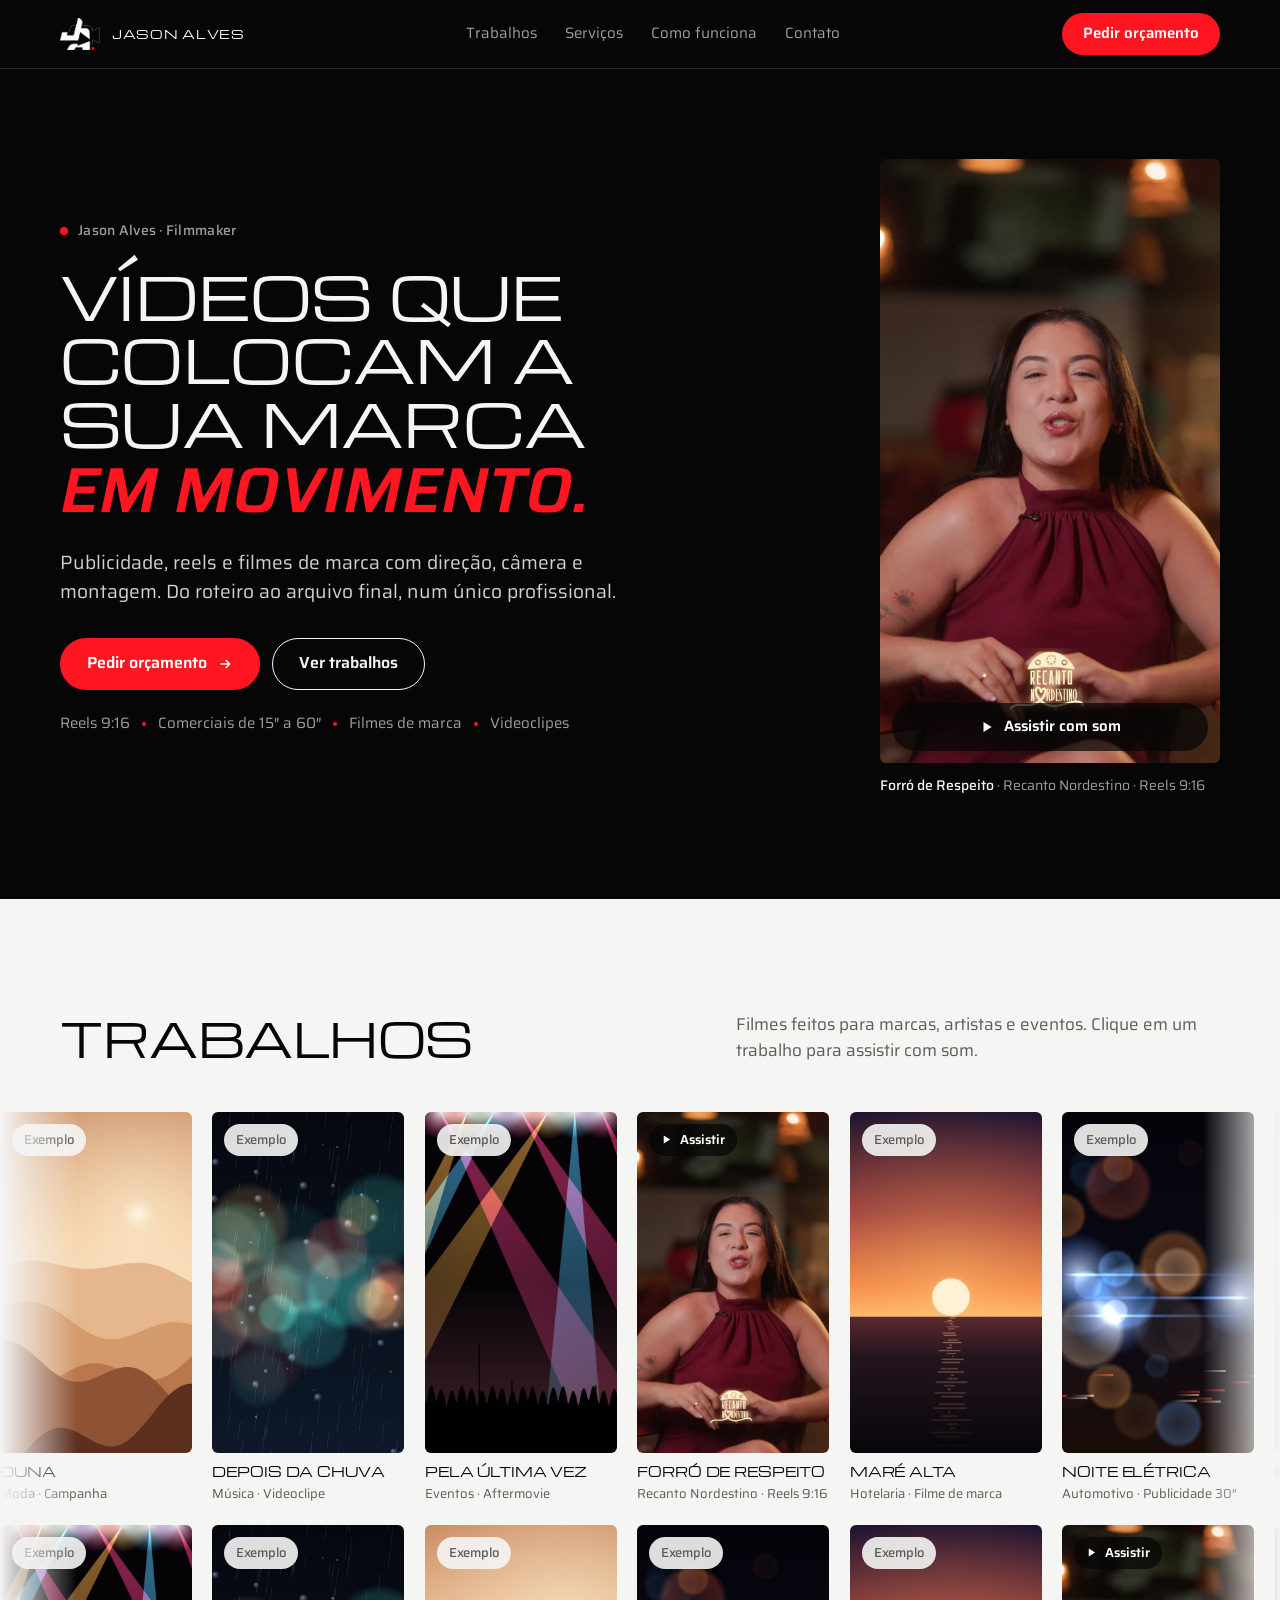
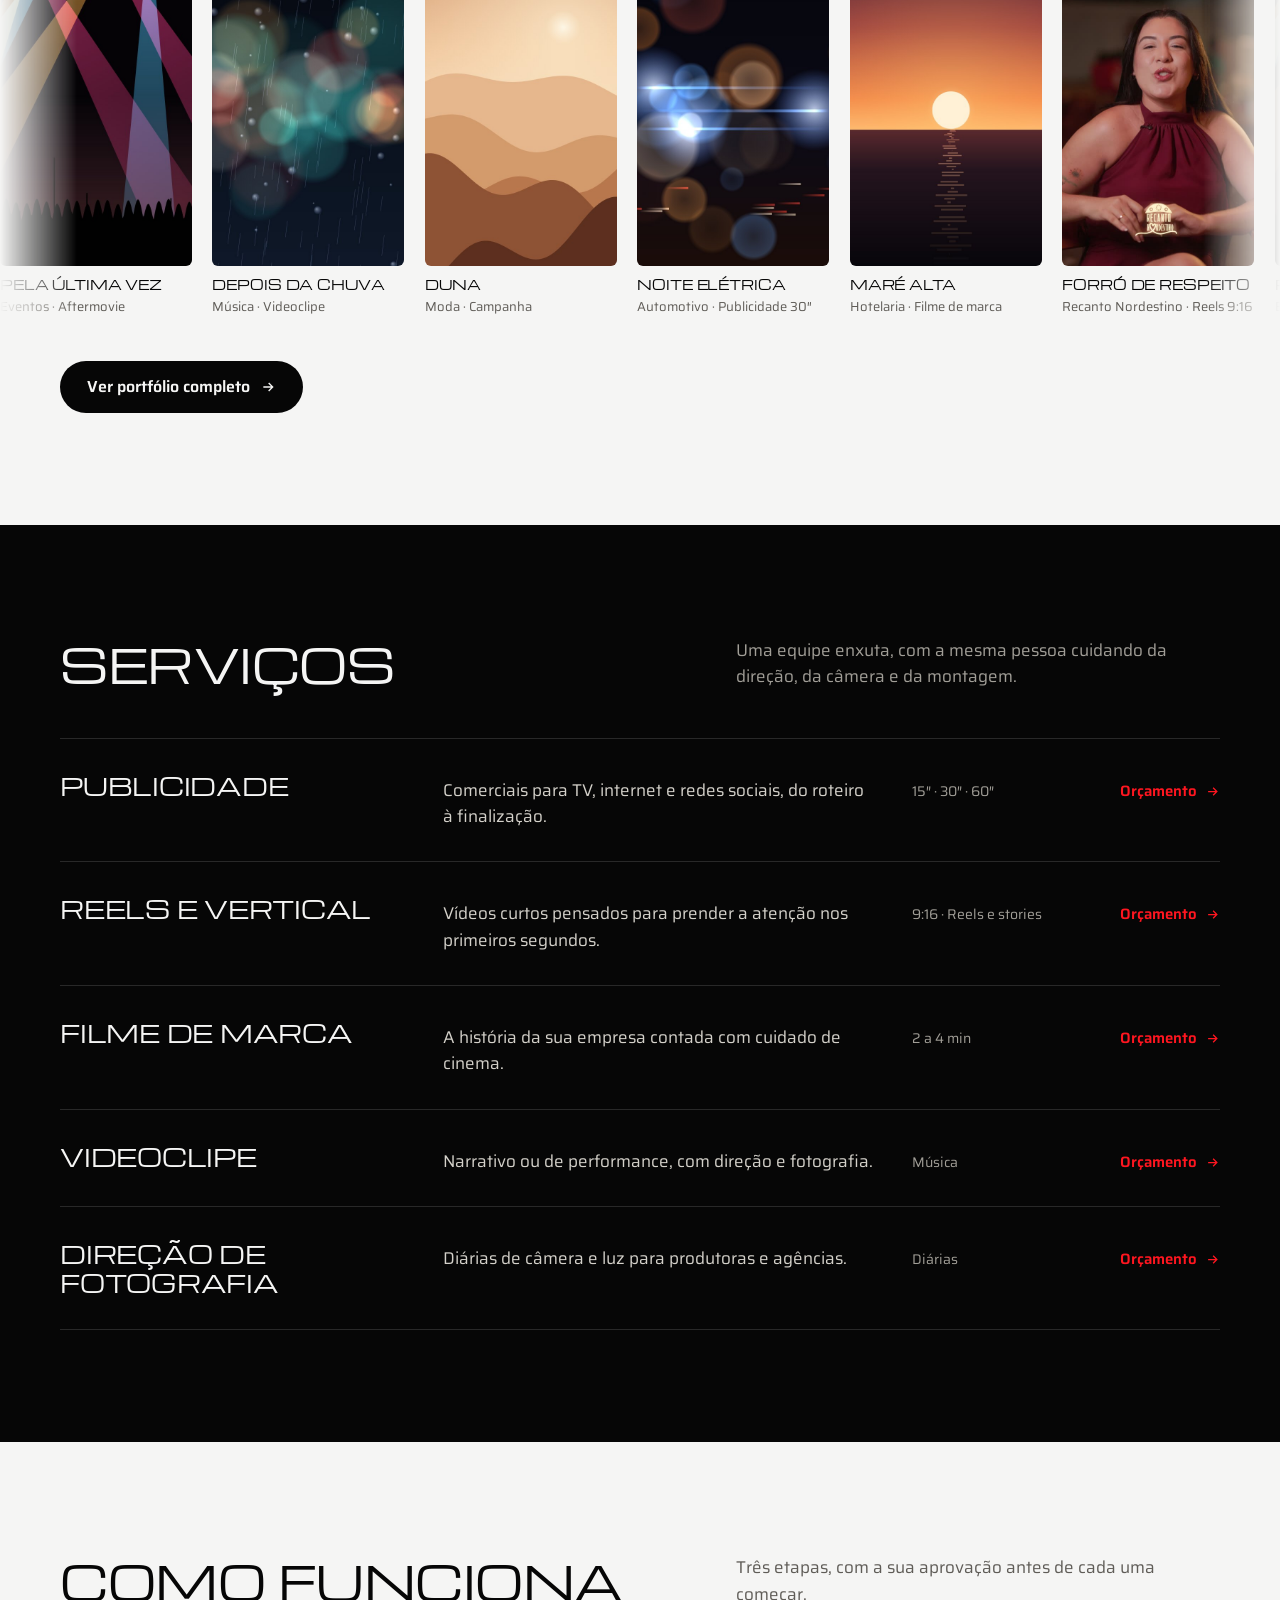
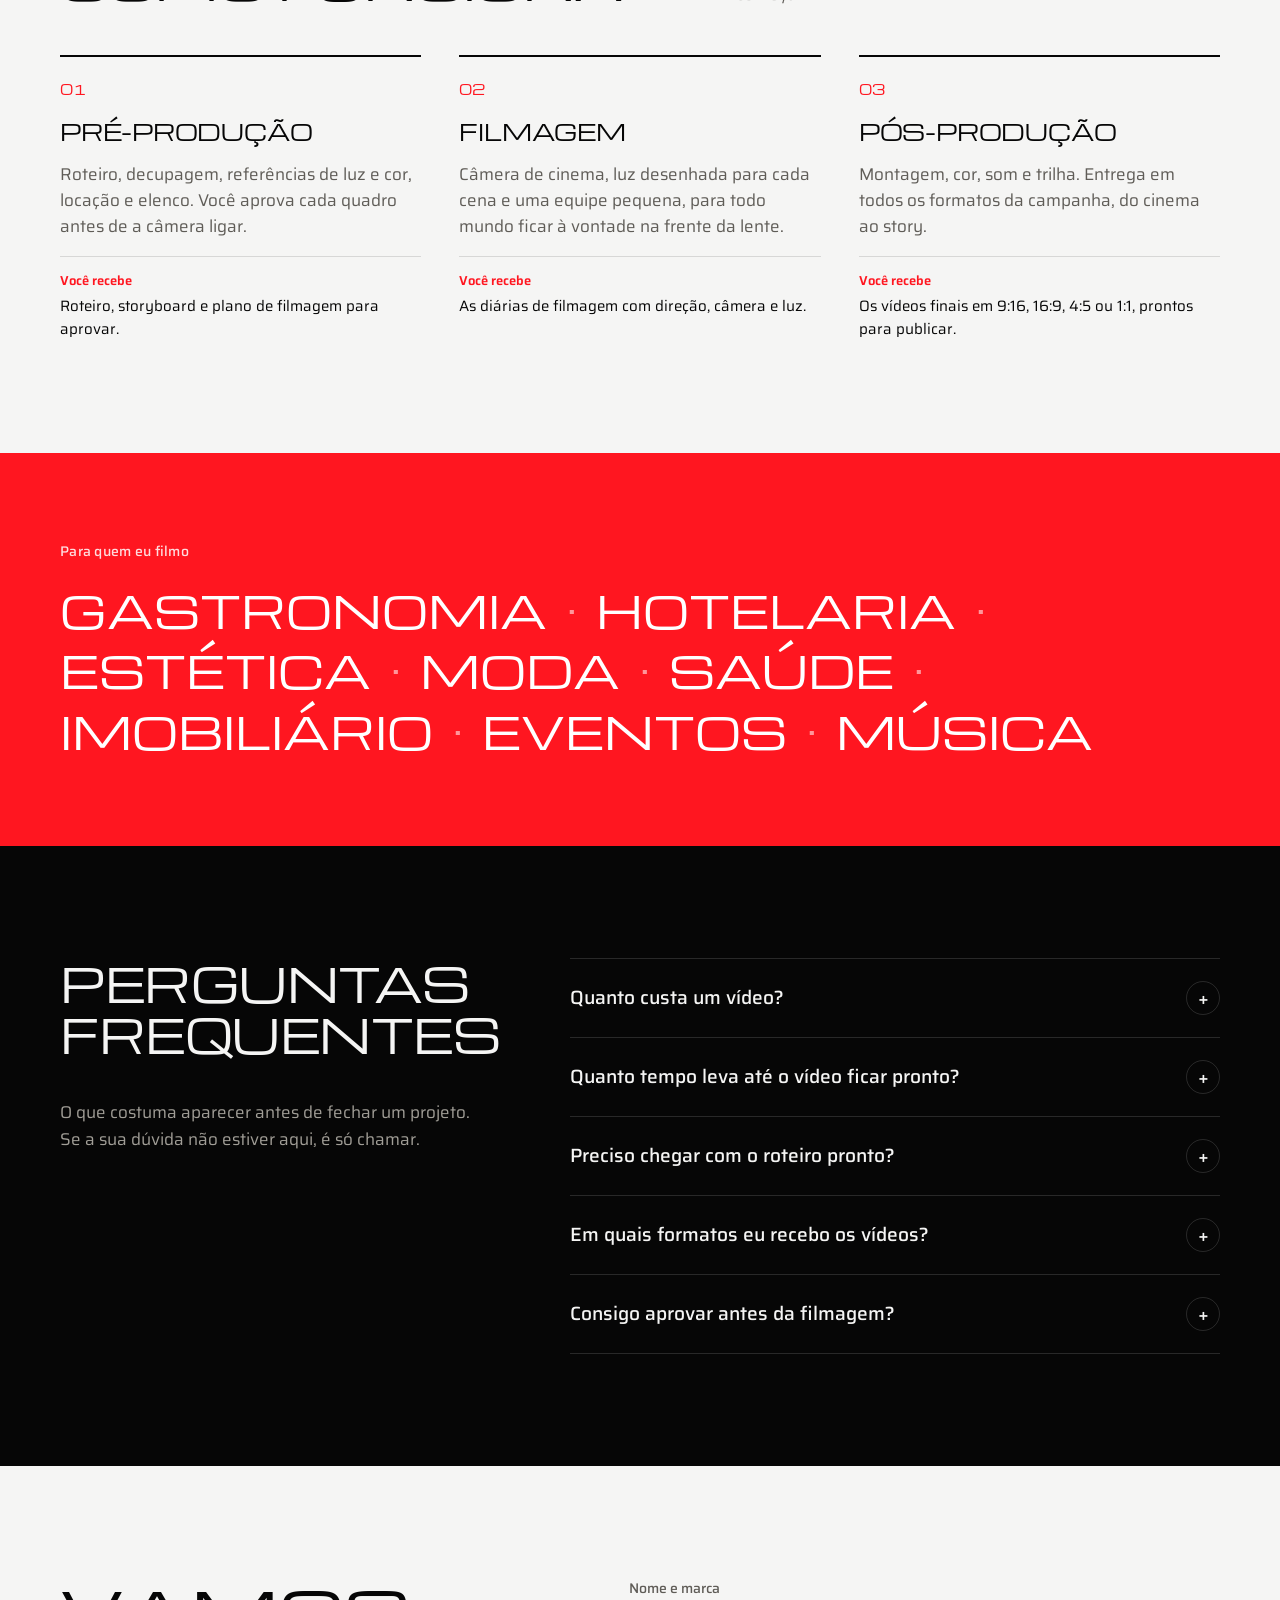
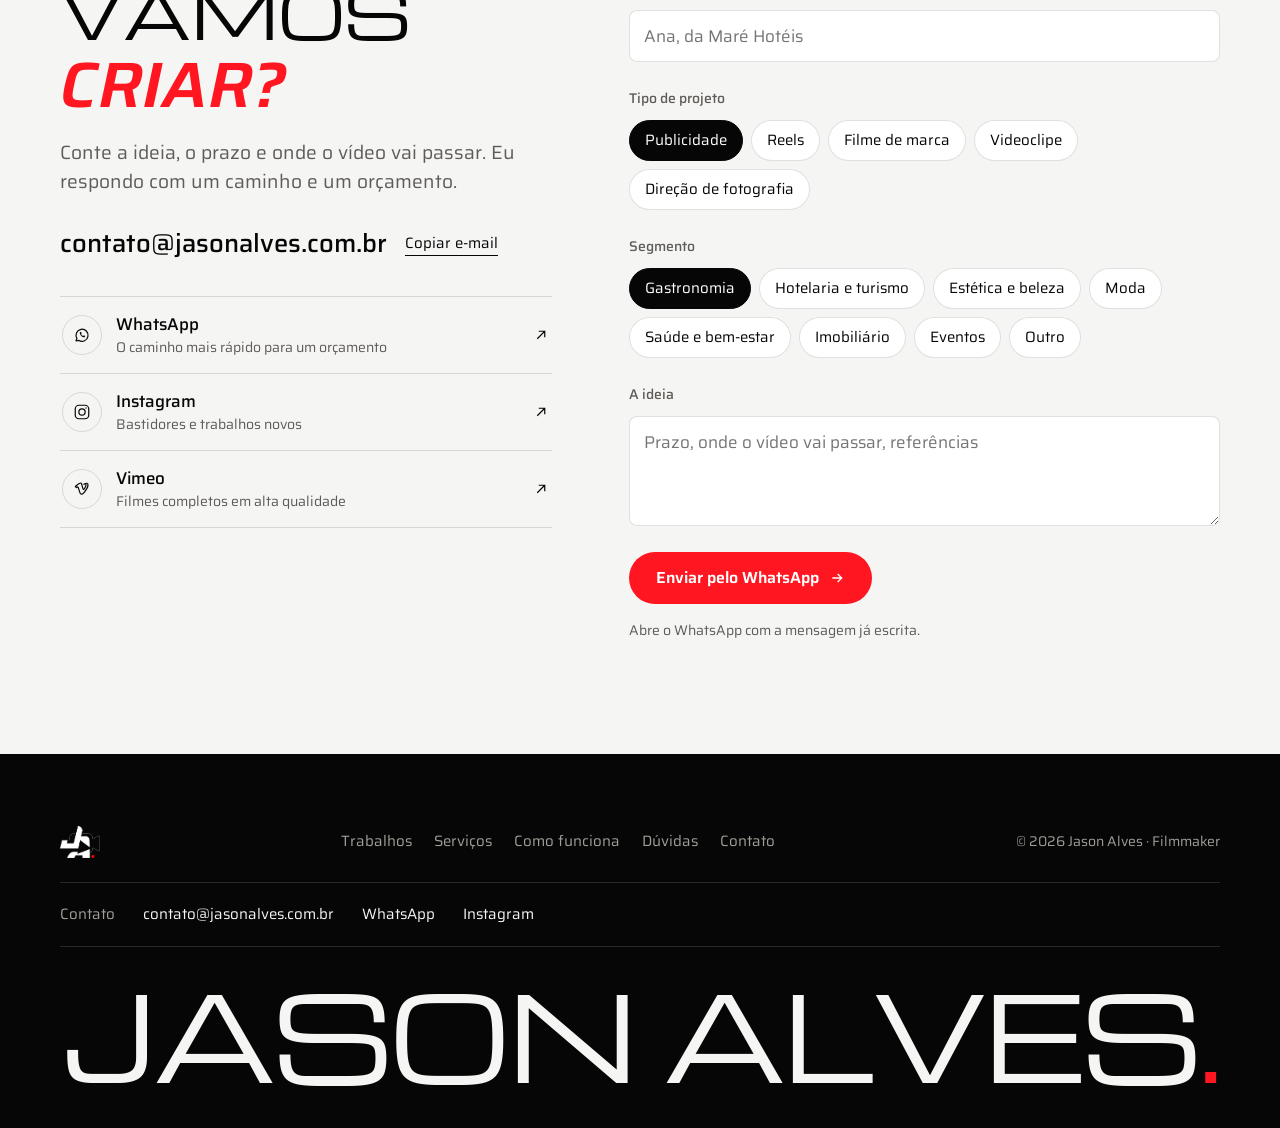
==== index.html @ 8a9954d0 "Portfólio em página própria e trabalhos rodando em duas linhas na home - Nova página /trabalhos com " ====
<!doctype html>
<html lang="pt-BR">
<head>
<meta charset="utf-8">
<meta name="viewport" content="width=device-width, initial-scale=1, viewport-fit=cover">
<title>Jason Alves · Filmmaker</title>
<meta name="description" content="Jason Alves, filmmaker. Publicidade, reels, filmes de marca e videoclipes, do roteiro ao arquivo final.">
<meta name="theme-color" content="#060606">
<link rel="icon" type="image/png" href="/media/logo-dark.png">
<meta property="og:type" content="website">
<meta property="og:title" content="Jason Alves · Filmmaker">
<meta property="og:description" content="Publicidade, reels, filmes de marca e videoclipes.">
<meta property="og:image" content="/media/recanto-poster.jpg">
<meta name="twitter:card" content="summary_large_image">
<link rel="preconnect" href="https://fonts.googleapis.com">
<link rel="preconnect" href="https://fonts.gstatic.com" crossorigin>
<link rel="stylesheet" href="https://fonts.googleapis.com/css2?family=Michroma&family=Saira:ital,wght@0,400;0,500;0,600;1,500;1,600&display=swap">
<link rel="stylesheet" href="/assets/site.css">
</head>
<body>

<header class="top">
  <div class="wrap">
    <a class="brand" href="/" aria-label="Jason Alves, início"><img src="/media/logo-light.png" alt="" width="40" height="32"><span>Jason Alves</span></a>
    <nav class="menu" aria-label="Principal">
      <a href="/trabalhos">Trabalhos</a><a href="/#servicos">Serviços</a><a href="/#processo">Como funciona</a><a href="/#contato">Contato</a>
    </nav>
    <a class="btn btn-red" href="/#contato">Pedir orçamento</a>
  </div>
</header>

<main>
<section class="hero dark" id="topo">
  <div class="wrap">
    <div>
      <span class="eyebrow"><span class="rec" aria-hidden="true"></span>Jason Alves · Filmmaker</span>
      <h1>Vídeos que colocam a sua marca <em>em movimento.</em></h1>
      <p class="lead">Publicidade, reels e filmes de marca com direção, câmera e montagem. Do roteiro ao arquivo final, num único profissional.</p>
      <div class="cta">
        <a class="btn btn-red" href="#contato">Pedir orçamento
          <svg viewBox="0 0 24 24" fill="none" stroke="currentColor" stroke-width="2" aria-hidden="true"><path d="M5 12h14M13 6l6 6-6 6"/></svg></a>
        <a class="btn btn-ghost" href="#trabalhos">Ver trabalhos</a>
      </div>
      <p class="formats"><span>Reels 9:16</span><span>Comerciais de 15″ a 60″</span><span>Filmes de marca</span><span>Videoclipes</span></p>
    </div>
    <figure class="reel">
      <div class="reel-frame">
        <video id="heroVideo" src="/media/recanto-loop.mp4" poster="/media/recanto-poster.jpg" muted loop playsinline autoplay preload="auto" aria-label="Trecho do filme Forró de Respeito"></video>
        <button class="reel-play" type="button" data-play="/media/recanto.mp4" data-title="Forró de Respeito · Recanto Nordestino">
          <svg viewBox="0 0 24 24" fill="currentColor" aria-hidden="true"><path d="M6 3.5v17l14-8.5z"/></svg>Assistir com som</button>
      </div>
      <figcaption><b>Forró de Respeito</b> · Recanto Nordestino · Reels 9:16</figcaption>
    </figure>
  </div>
</section>

<section class="reels-home" id="trabalhos">
  <div class="wrap">
    <div class="sec-head">
      <h2>Trabalhos</h2>
      <p>Filmes feitos para marcas, artistas e eventos. Clique em um trabalho para assistir com som.</p>
    </div>
  </div>
  <div class="reel-rows">
    <div class="reel-row" data-reel-row><div class="reel-track"></div></div>
    <div class="reel-row" data-reel-row><div class="reel-track"></div></div>
  </div>
  <div class="wrap reels-more">
    <a class="btn btn-dark" href="/trabalhos">Ver portfólio completo
      <svg viewBox="0 0 24 24" fill="none" stroke="currentColor" stroke-width="2" aria-hidden="true"><path d="M5 12h14M13 6l6 6-6 6"/></svg></a>
  </div>
</section>

<section class="dark" id="servicos">
  <div class="wrap">
    <div class="sec-head">
      <h2>Serviços</h2>
      <p>Uma equipe enxuta, com a mesma pessoa cuidando da direção, da câmera e da montagem.</p>
    </div>
    <ul class="svc">
      <li><h3>Publicidade</h3><p>Comerciais para TV, internet e redes sociais, do roteiro à finalização.</p><span>15″ · 30″ · 60″</span><a class="ask" href="#contato" data-tipo="Publicidade">Orçamento<svg viewBox="0 0 24 24" fill="none" stroke="currentColor" stroke-width="2" aria-hidden="true"><path d="M5 12h14M13 6l6 6-6 6"/></svg></a></li>
      <li><h3>Reels e vertical</h3><p>Vídeos curtos pensados para prender a atenção nos primeiros segundos.</p><span>9:16 · Reels e stories</span><a class="ask" href="#contato" data-tipo="Reels">Orçamento<svg viewBox="0 0 24 24" fill="none" stroke="currentColor" stroke-width="2" aria-hidden="true"><path d="M5 12h14M13 6l6 6-6 6"/></svg></a></li>
      <li><h3>Filme de marca</h3><p>A história da sua empresa contada com cuidado de cinema.</p><span>2 a 4 min</span><a class="ask" href="#contato" data-tipo="Filme de marca">Orçamento<svg viewBox="0 0 24 24" fill="none" stroke="currentColor" stroke-width="2" aria-hidden="true"><path d="M5 12h14M13 6l6 6-6 6"/></svg></a></li>
      <li><h3>Videoclipe</h3><p>Narrativo ou de performance, com direção e fotografia.</p><span>Música</span><a class="ask" href="#contato" data-tipo="Videoclipe">Orçamento<svg viewBox="0 0 24 24" fill="none" stroke="currentColor" stroke-width="2" aria-hidden="true"><path d="M5 12h14M13 6l6 6-6 6"/></svg></a></li>
      <li><h3>Direção de fotografia</h3><p>Diárias de câmera e luz para produtoras e agências.</p><span>Diárias</span><a class="ask" href="#contato" data-tipo="Direção de fotografia">Orçamento<svg viewBox="0 0 24 24" fill="none" stroke="currentColor" stroke-width="2" aria-hidden="true"><path d="M5 12h14M13 6l6 6-6 6"/></svg></a></li>
    </ul>
  </div>
</section>

<section id="processo">
  <div class="wrap">
    <div class="sec-head">
      <h2>Como funciona</h2>
      <p>Três etapas, com a sua aprovação antes de cada uma começar.</p>
    </div>
    <ol class="steps">
      <li><span class="n">01</span><h3>Pré-produção</h3><p>Roteiro, decupagem, referências de luz e cor, locação e elenco. Você aprova cada quadro antes de a câmera ligar.</p><p class="get"><b>Você recebe</b>Roteiro, storyboard e plano de filmagem para aprovar.</p></li>
      <li><span class="n">02</span><h3>Filmagem</h3><p>Câmera de cinema, luz desenhada para cada cena e uma equipe pequena, para todo mundo ficar à vontade na frente da lente.</p><p class="get"><b>Você recebe</b>As diárias de filmagem com direção, câmera e luz.</p></li>
      <li><span class="n">03</span><h3>Pós-produção</h3><p>Montagem, cor, som e trilha. Entrega em todos os formatos da campanha, do cinema ao story.</p><p class="get"><b>Você recebe</b>Os vídeos finais em 9:16, 16:9, 4:5 ou 1:1, prontos para publicar.</p></li>
    </ol>
  </div>
</section>

<div class="band" role="region" aria-label="Segmentos">
  <div class="wrap">
    <span class="eyebrow">Para quem eu filmo</span>
    <ul><li>Gastronomia</li><li>Hotelaria</li><li>Estética</li><li>Moda</li><li>Saúde</li><li>Imobiliário</li><li>Eventos</li><li>Música</li></ul>
  </div>
</div>

<section class="faq dark" id="duvidas">
  <div class="wrap">
    <div class="sec-head">
      <h2>Perguntas frequentes</h2>
      <p>O que costuma aparecer antes de fechar um projeto. Se a sua dúvida não estiver aqui, é só chamar.</p>
    </div>
    <div class="qa">
      <details><summary>Quanto custa um vídeo?</summary><p>Depende do formato, da duração, do número de diárias e do tamanho da equipe. Me conte a ideia pelo formulário e eu envio um orçamento detalhado.</p></details>
      <details><summary>Quanto tempo leva até o vídeo ficar pronto?</summary><p>Varia com o projeto: um reel é bem mais rápido que um filme de marca, que passa por pré-produção, filmagem e pós. O prazo combinado entra no orçamento.</p></details>
      <details><summary>Preciso chegar com o roteiro pronto?</summary><p>Não. Roteiro e decupagem fazem parte da pré-produção. Se você já tiver uma ideia ou referências, ajuda bastante.</p></details>
      <details><summary>Em quais formatos eu recebo os vídeos?</summary><p>Nos formatos que a campanha pedir: 9:16 para reels e stories, 16:9 para YouTube e TV, 4:5 e 1:1 para o feed.</p></details>
      <details><summary>Consigo aprovar antes da filmagem?</summary><p>Sim. Roteiro, referências e plano de filmagem passam pela sua aprovação antes de a câmera ligar.</p></details>
    </div>
  </div>
</section>

<section class="contact" id="contato">
  <div class="wrap">
    <div>
      <h2>Vamos <em>criar?</em></h2>
      <p class="lead">Conte a ideia, o prazo e onde o vídeo vai passar. Eu respondo com um caminho e um orçamento.</p>
      <div class="mail-row">
        <span class="mail" id="mail">contato@jasonalves.com.br</span>
        <button class="copy" id="copyMail" type="button">Copiar e-mail</button>
      </div>
      <ul class="socials">
        <li><a href="https://wa.me/5511999999999" target="_blank" rel="noopener" data-wa="Olá, Jason! Vim pelo site e quero um orçamento.">
          <span class="ic"><svg viewBox="0 0 24 24" fill="none" stroke="currentColor" stroke-width="1.6" stroke-linejoin="round" aria-hidden="true"><path d="M4 20l1.2-3.6A8 8 0 1 1 8 19.2L4 20Z"/><path d="M9 8.6c0 3.3 3 6.4 6.4 6.4l1-1.6-2-1-.9.9c-1-.4-2.4-1.8-2.8-2.8l.9-.9-1-2-1.6 1Z" fill="currentColor" stroke="none"/></svg></span>
          <span><b>WhatsApp</b><small>O caminho mais rápido para um orçamento</small></span>
          <svg class="arr" viewBox="0 0 24 24" fill="none" stroke="currentColor" stroke-width="1.6" aria-hidden="true"><path d="M7 17 17 7M9 7h8v8"/></svg></a></li>
        <li><a href="https://instagram.com/" target="_blank" rel="noopener">
          <span class="ic"><svg viewBox="0 0 24 24" fill="none" stroke="currentColor" stroke-width="1.6" aria-hidden="true"><rect x="3" y="3" width="18" height="18" rx="5"/><circle cx="12" cy="12" r="4.2"/><circle cx="17.4" cy="6.6" r=".9" fill="currentColor" stroke="none"/></svg></span>
          <span><b>Instagram</b><small>Bastidores e trabalhos novos</small></span>
          <svg class="arr" viewBox="0 0 24 24" fill="none" stroke="currentColor" stroke-width="1.6" aria-hidden="true"><path d="M7 17 17 7M9 7h8v8"/></svg></a></li>
        <li><a href="https://vimeo.com/" target="_blank" rel="noopener">
          <span class="ic"><svg viewBox="0 0 24 24" fill="none" stroke="currentColor" stroke-width="1.6" stroke-linejoin="round" aria-hidden="true"><path d="M3 8.5 4.4 10c1-.8 1.8-1.2 2.3-.6.8 1 1.7 6.9 3.2 8.7 1.4 1.6 3.4.6 5.6-2.3 2.7-3.5 4.3-6.6 4.5-8.7.3-3.2-2.4-3.6-5.4-1.4 1.6-.9 3.2-.7 2.7 1.5-.5 2.1-2.6 5.6-3.5 5.6-.8 0-1.6-6.2-2.6-8.3C10 2.8 6.3 6 3 8.5Z"/></svg></span>
          <span><b>Vimeo</b><small>Filmes completos em alta qualidade</small></span>
          <svg class="arr" viewBox="0 0 24 24" fill="none" stroke="currentColor" stroke-width="1.6" aria-hidden="true"><path d="M7 17 17 7M9 7h8v8"/></svg></a></li>
      </ul>
    </div>
    <form class="brief" id="brief" novalidate>
      <div class="field"><label for="f-name">Nome e marca</label><input id="f-name" name="nome" autocomplete="name" placeholder="Ana, da Maré Hotéis"></div>
      <fieldset class="field"><legend>Tipo de projeto</legend>
        <div class="chips">
          <input type="radio" name="tipo" id="t1" value="Publicidade" checked><label for="t1">Publicidade</label>
          <input type="radio" name="tipo" id="t2" value="Reels"><label for="t2">Reels</label>
          <input type="radio" name="tipo" id="t3" value="Filme de marca"><label for="t3">Filme de marca</label>
          <input type="radio" name="tipo" id="t4" value="Videoclipe"><label for="t4">Videoclipe</label>
          <input type="radio" name="tipo" id="t5" value="Direção de fotografia"><label for="t5">Direção de fotografia</label>
        </div>
      </fieldset>
      <fieldset class="field"><legend>Segmento</legend>
        <div class="chips">
          <input type="radio" name="segmento" id="s1" value="Gastronomia" checked><label for="s1">Gastronomia</label>
          <input type="radio" name="segmento" id="s2" value="Hotelaria e turismo"><label for="s2">Hotelaria e turismo</label>
          <input type="radio" name="segmento" id="s3" value="Estética e beleza"><label for="s3">Estética e beleza</label>
          <input type="radio" name="segmento" id="s4" value="Moda"><label for="s4">Moda</label>
          <input type="radio" name="segmento" id="s5" value="Saúde e bem-estar"><label for="s5">Saúde e bem-estar</label>
          <input type="radio" name="segmento" id="s6" value="Imobiliário"><label for="s6">Imobiliário</label>
          <input type="radio" name="segmento" id="s7" value="Eventos"><label for="s7">Eventos</label>
          <input type="radio" name="segmento" id="s8" value="Outro"><label for="s8">Outro</label>
        </div>
      </fieldset>
      <div class="field"><label for="f-msg">A ideia</label><textarea id="f-msg" name="msg" placeholder="Prazo, onde o vídeo vai passar, referências"></textarea></div>
      <a class="btn btn-red" id="send" href="https://wa.me/5511999999999" target="_blank" rel="noopener">Enviar pelo WhatsApp
        <svg viewBox="0 0 24 24" fill="none" stroke="currentColor" stroke-width="2" aria-hidden="true"><path d="M5 12h14M13 6l6 6-6 6"/></svg></a>
      <p class="note">Abre o WhatsApp com a mensagem já escrita.</p>
    </form>
  </div>
</section>
</main>

<footer class="foot dark">
  <div class="wrap">
    <div class="foot-top">
      <img src="/media/logo-light.png" alt="Jason Alves" width="40" height="32">
      <nav aria-label="Rodapé"><a href="/trabalhos">Trabalhos</a><a href="/#servicos">Serviços</a><a href="/#processo">Como funciona</a><a href="/#duvidas">Dúvidas</a><a href="/#contato">Contato</a></nav>
      <small>© <span id="year">2026</span> Jason Alves · Filmmaker</small>
    </div>
    <div class="foot-contact">
      <span>Contato</span>
      <a href="mailto:contato@jasonalves.com.br">contato@jasonalves.com.br</a>
      <a href="https://wa.me/5511999999999" target="_blank" rel="noopener" data-wa="Olá, Jason! Vim pelo site e quero um orçamento.">WhatsApp</a>
      <a href="https://instagram.com/" target="_blank" rel="noopener">Instagram</a>
    </div>
    <span class="wordmark" id="wordmark" aria-hidden="true">Jason Alves<i>.</i></span>
  </div>
</footer>

<a class="mbar" id="mbar" href="https://wa.me/5511999999999" target="_blank" rel="noopener" data-wa="Olá, Jason! Vim pelo site e quero um orçamento.">
  <svg viewBox="0 0 24 24" fill="none" stroke="currentColor" stroke-width="1.8" stroke-linejoin="round" aria-hidden="true"><path d="M4 20l1.2-3.6A8 8 0 1 1 8 19.2L4 20Z"/><path d="M9 8.6c0 3.3 3 6.4 6.4 6.4l1-1.6-2-1-.9.9c-1-.4-2.4-1.8-2.8-2.8l.9-.9-1-2-1.6 1Z" fill="currentColor" stroke="none"/></svg>
  Pedir orçamento no WhatsApp</a>

<dialog class="player" id="player" aria-label="Player de vídeo">
  <video id="playerVideo" controls playsinline preload="none"></video>
  <div class="player-bar"><span id="playerTitle"></span><button type="button" id="playerClose">Fechar</button></div>
</dialog>

<script src="/assets/trabalhos.js"></script>
<script src="/assets/site.js"></script>
</body>
</html>
---- assets/site.css ----
/* Jason Alves — versão estática. Uma ideia por faixa, leitura de outdoor: o que faz, para quem, como pedir.
   Marca: preto #060606, vermelho #FF1620. Títulos Michroma (no lugar da Conthrax), texto Saira (no lugar da Spantaran). */
:root{
  --ink:#060606; --ink-2:#141414; --paper:#f5f5f4; --white:#ffffff;
  --stone:#5f5c57; --ash:#a19e97; --red:#ff1620;
  --line-dark:rgba(245,245,244,.14); --line-light:rgba(6,6,6,.12);
  --f-display:'Michroma','Eurostile','Arial Black',sans-serif;
  --f-body:'Saira','Helvetica Neue',Arial,sans-serif;
  --max:1240px; --pad:clamp(16px,4vw,40px);
  color-scheme:light;
}
*{box-sizing:border-box}
html{scroll-behavior:smooth;scroll-padding-top:76px;background:var(--ink)}
@media (prefers-reduced-motion:reduce){html{scroll-behavior:auto}}
body{margin:0;background:var(--paper);color:var(--ink);font-family:var(--f-body);font-size:17px;line-height:1.55;-webkit-font-smoothing:antialiased}
img,video{max-width:100%;display:block}
a{color:inherit;text-decoration:none}
button{font:inherit;color:inherit;background:none;border:0;padding:0;cursor:pointer}
:focus-visible{outline:2px solid var(--red);outline-offset:3px}
.wrap{max-width:var(--max);margin-inline:auto;padding-left:max(var(--pad),env(safe-area-inset-left,0px));padding-right:max(var(--pad),env(safe-area-inset-right,0px))}
.dark{background:var(--ink);color:var(--paper)}
.eyebrow{display:flex;align-items:center;gap:10px;font-size:14px;font-weight:500;letter-spacing:.02em;color:var(--ash)}
.rec{width:8px;height:8px;border-radius:50%;background:var(--red);flex:none}
h1,h2,h3{margin:0;font-family:var(--f-display);font-weight:400;text-transform:uppercase;letter-spacing:-.01em;text-wrap:balance}
h2{font-size:clamp(28px,3.6vw,48px);line-height:1.1}
em{font-family:var(--f-body);font-style:italic;font-weight:600;color:var(--red);letter-spacing:0}
.lead{margin:0;font-size:clamp(17px,1.5vw,20px);line-height:1.5;max-width:48ch}
.btn{display:inline-flex;align-items:center;gap:10px;min-height:52px;padding:0 26px;border-radius:100px;font-weight:600;font-size:16px;border:1px solid transparent;transition:background-color .2s,color .2s,border-color .2s}
.btn svg{width:16px;height:16px}
.btn-red{background:var(--red);color:#fff}
.btn-red:hover{background:#d90f18}
.btn-ghost{border-color:currentColor}
.dark .btn-ghost:hover{background:var(--paper);color:var(--ink);border-color:var(--paper)}
.sec-head{display:flex;justify-content:space-between;align-items:flex-end;gap:24px;flex-wrap:wrap;margin-bottom:clamp(28px,4vw,48px)}
.sec-head p{margin:0;max-width:44ch;color:var(--stone)}
.dark .sec-head p{color:var(--ash)}
section{padding-block:clamp(64px,9vw,112px)}

/* Header */
.top{position:sticky;top:0;z-index:20;background:var(--ink);color:var(--paper);border-bottom:1px solid var(--line-dark);padding-top:env(safe-area-inset-top,0px)}
.top .wrap{display:flex;align-items:center;justify-content:space-between;gap:20px;height:68px}
.brand{display:flex;align-items:center;gap:12px;font-family:var(--f-display);font-size:12px;letter-spacing:.06em;text-transform:uppercase}
.brand img{height:32px;width:auto}
.menu{display:flex;gap:28px;font-size:15px}
.menu a{color:var(--ash);transition:color .2s}
.menu a:hover{color:var(--paper)}
.top .btn{min-height:42px;padding:0 20px;font-size:15px}
@media (max-width:820px){.menu{display:none}}
@media (max-width:520px){.brand span{display:none}.top .btn{white-space:nowrap;padding:0 16px;font-size:14px}}

/* Hero */
.hero{padding-block:clamp(48px,7vw,96px) clamp(64px,8vw,104px)}
.hero .wrap{display:grid;grid-template-columns:minmax(0,1.35fr) minmax(0,.65fr);gap:clamp(32px,6vw,80px);align-items:center}
.hero h1{font-size:clamp(32px,4.6vw,62px);line-height:1.08;margin:22px 0 24px}
.hero h1 em{font-size:1.08em}
.hero .lead{color:#d4d1ca}
.cta{display:flex;flex-wrap:wrap;gap:12px;margin-top:32px}
.for{margin-top:40px;padding-top:24px;border-top:1px solid var(--line-dark)}
.for span{display:block;font-size:14px;color:var(--ash);margin-bottom:12px}
.chips-static{display:flex;flex-wrap:wrap;gap:8px;margin:0;padding:0;list-style:none}
.chips-static li{border:1px solid var(--line-dark);border-radius:100px;padding:6px 14px;font-size:14px;color:#d4d1ca}
.reel{margin:0;justify-self:end;width:min(100%,340px)}
.reel-frame{position:relative;aspect-ratio:9/16;border-radius:6px;overflow:hidden;background:#111}
.reel-frame video{width:100%;height:100%;object-fit:cover}
.reel-play{position:absolute;left:12px;right:12px;bottom:12px;display:flex;align-items:center;justify-content:center;gap:10px;min-height:48px;border-radius:100px;background:rgba(6,6,6,.72);color:#fff;font-weight:600;font-size:15px;transition:background-color .2s}
.reel-play:hover{background:var(--red)}
.reel-play svg{width:14px;height:14px}
.reel figcaption{margin-top:12px;font-size:14px;color:var(--ash)}
.reel figcaption b{color:var(--paper);font-weight:500}
@media (max-width:820px){
  .hero .wrap{grid-template-columns:1fr}
  .reel{justify-self:start;width:min(78vw,320px)}
}

/* Works */
.works-grid{display:grid;grid-template-columns:repeat(3,minmax(0,1fr));gap:clamp(16px,2vw,28px);list-style:none;margin:0;padding:0}
.work{display:flex;flex-direction:column;gap:14px}
.work-media{position:relative;display:block;width:100%;aspect-ratio:4/5;border-radius:6px;overflow:hidden;background:#ddd;text-align:left}
.work-media img{width:100%;height:100%;object-fit:cover}
.badge{position:absolute;left:12px;top:12px;display:inline-flex;align-items:center;gap:8px;padding:6px 12px;border-radius:100px;font-size:13px;font-weight:600;background:rgba(6,6,6,.72);color:#fff}
.badge svg{width:11px;height:11px}
.badge.soon{background:rgba(245,245,244,.9);color:var(--stone);font-weight:500}
button.work-media{transition:box-shadow .2s}
button.work-media:hover{box-shadow:0 0 0 3px var(--red)}
.work h3{font-size:15px;line-height:1.3}
.work p{margin:4px 0 0;font-size:15px;color:var(--stone)}
@media (max-width:820px){.works-grid{grid-template-columns:repeat(2,minmax(0,1fr))}}

/* Services */
.svc{list-style:none;margin:0;padding:0;border-top:1px solid var(--line-dark)}
.svc li{display:grid;grid-template-columns:minmax(0,1fr) minmax(0,1.25fr) 150px 120px;gap:clamp(16px,3vw,48px);align-items:baseline;padding-block:clamp(22px,2.6vw,32px);border-bottom:1px solid var(--line-dark)}
.svc h3{font-size:clamp(18px,1.9vw,26px);line-height:1.2}
.svc p{margin:0;color:#d4d1ca}
.svc span{font-size:14px;color:var(--ash);white-space:nowrap}
.svc .ask{justify-self:end;display:inline-flex;align-items:center;gap:8px;font-size:15px;font-weight:600;color:var(--red);white-space:nowrap}
.svc .ask svg{width:15px;height:15px}
.svc .ask:hover{color:#fff}
@media (max-width:820px){.svc li{grid-template-columns:1fr;gap:8px}.svc span{white-space:normal}.svc .ask{justify-self:start;margin-top:4px}}

/* Process */
.steps{display:grid;grid-template-columns:repeat(3,minmax(0,1fr));gap:clamp(20px,3vw,40px);list-style:none;margin:0;padding:0;counter-reset:step}
.steps li{border-top:2px solid var(--ink);padding-top:22px}
.steps .n{display:block;font-family:var(--f-display);font-size:14px;color:var(--red);margin-bottom:14px}
.steps h3{font-size:clamp(18px,1.7vw,22px);margin-bottom:12px}
.steps p{margin:0;color:var(--stone)}
.steps .get{margin-top:16px;padding-top:14px;border-top:1px solid var(--line-light);color:var(--ink);font-size:15px}
.steps .get b{display:block;font-size:13px;font-weight:600;color:var(--red);margin-bottom:4px}
@media (max-width:820px){.steps{grid-template-columns:1fr}}

/* Segments band */
.band{background:var(--red);color:#fff;padding-block:clamp(48px,7vw,88px)}
.band .eyebrow{color:rgba(255,255,255,.85)}
.band ul{list-style:none;margin:20px 0 0;padding:0;display:flex;flex-wrap:wrap;gap:6px 0;font-family:var(--f-display);text-transform:uppercase;font-size:clamp(22px,3.4vw,46px);line-height:1.25}
.band li:not(:last-child)::after{content:"·";margin:0 .45em;opacity:.55}

/* Contact */
.contact .wrap{display:grid;grid-template-columns:minmax(0,1fr) minmax(0,1.2fr);gap:clamp(40px,6vw,96px)}
.contact h2{font-size:clamp(36px,5vw,72px);line-height:1.05;margin-bottom:20px}
.contact .lead{color:var(--stone)}
.mail-row{display:flex;align-items:center;flex-wrap:wrap;gap:12px 18px;margin-top:28px}
.mail{font-size:clamp(20px,2vw,26px);font-weight:500;user-select:all;word-break:break-word}
.copy{font-size:15px;border-bottom:1px solid currentColor}
.socials{list-style:none;margin:32px 0 0;padding:0;border-top:1px solid var(--line-light)}
.socials a{display:grid;grid-template-columns:auto minmax(0,1fr) auto;align-items:center;gap:14px;padding:14px 2px;border-bottom:1px solid var(--line-light);transition:color .2s}
.socials a:hover{color:var(--red)}
.socials .ic{width:40px;height:40px;border-radius:50%;border:1px solid var(--line-light);display:grid;place-items:center}
.socials .ic svg{width:18px;height:18px}
.socials b{font-weight:500}
.socials small{display:block;font-size:14px;color:var(--stone)}
.socials .arr{width:18px;height:18px}
form.brief{display:flex;flex-direction:column;gap:26px}
.field{display:flex;flex-direction:column;gap:10px;border:0;margin:0;padding:0;min-width:0}
.field label,.field legend{font-size:14px;font-weight:500;color:var(--stone);padding:0}
.field legend{margin-bottom:10px}
.field input,.field textarea{background:var(--white);border:1px solid var(--line-light);border-radius:8px;color:var(--ink);font:inherit;font-size:17px;padding:12px 14px;transition:border-color .2s}
.field input:focus,.field textarea:focus{outline:none;border-color:var(--ink)}
.field textarea{resize:vertical;min-height:110px}
.chips{display:flex;flex-wrap:wrap;gap:8px}
.chips input{position:absolute;opacity:0;pointer-events:none}
.chips label{border:1px solid var(--line-light);background:var(--white);border-radius:100px;padding:8px 15px;cursor:pointer;font-size:15px;font-weight:400;color:var(--ink);transition:background-color .2s,color .2s,border-color .2s}
.chips input:checked+label{background:var(--ink);color:#fff;border-color:var(--ink)}
.chips input:focus-visible+label{outline:2px solid var(--red);outline-offset:3px}
.brief .btn{align-self:flex-start}
.note{margin:-10px 0 0;font-size:14px;color:var(--stone)}
@media (max-width:820px){.contact .wrap{grid-template-columns:1fr}}

/* Hero formats */
.formats{margin:22px 0 0;display:flex;flex-wrap:wrap;gap:6px 0;font-size:15px;color:var(--ash)}
.formats span:not(:last-child)::after{content:"";display:inline-block;width:4px;height:4px;border-radius:50%;background:var(--red);margin:0 12px;vertical-align:middle}

/* FAQ */
.faq .wrap{display:grid;grid-template-columns:minmax(0,.8fr) minmax(0,1.2fr);gap:clamp(32px,6vw,96px);align-items:start}
.faq .sec-head{margin:0}
.faq .sec-head p{margin-top:16px}
.qa{border-top:1px solid var(--line-dark)}
.qa details{border-bottom:1px solid var(--line-dark)}
.qa summary{display:flex;justify-content:space-between;align-items:center;gap:20px;padding:22px 0;cursor:pointer;list-style:none;font-size:clamp(17px,1.5vw,20px);font-weight:500}
.qa summary::-webkit-details-marker{display:none}
.qa summary::after{content:"+";flex:none;width:32px;height:32px;border-radius:50%;border:1px solid var(--line-dark);display:grid;place-items:center;font-size:20px;line-height:1;color:var(--paper)}
.qa details[open] summary::after{content:"−";background:var(--red);border-color:var(--red)}
.qa details p{margin:0 0 22px;max-width:60ch;color:#d4d1ca}
@media (max-width:820px){.faq .wrap{grid-template-columns:1fr}}

/* Mobile WhatsApp bar */
.mbar{display:none}
@media (max-width:820px){
  body{padding-bottom:calc(72px + env(safe-area-inset-bottom,0px))}
  .mbar{position:fixed;left:0;right:0;bottom:0;z-index:30;display:flex;align-items:center;justify-content:center;gap:10px;min-height:60px;padding:8px max(16px,env(safe-area-inset-left,0px)) calc(8px + env(safe-area-inset-bottom,0px)) max(16px,env(safe-area-inset-right,0px));background:var(--red);color:#fff;font-weight:600;font-size:16px}
  .mbar svg{width:20px;height:20px}
  .mbar[hidden]{display:none}
}

/* Footer */
.foot{padding-block:clamp(48px,6vw,72px) calc(clamp(24px,4vw,48px) + env(safe-area-inset-bottom,0px));overflow:hidden}
.foot-top{display:flex;justify-content:space-between;align-items:center;gap:20px;flex-wrap:wrap;padding-bottom:24px;border-bottom:1px solid var(--line-dark)}
.foot-top img{height:32px;width:auto}
.foot-top nav{display:flex;gap:22px;flex-wrap:wrap;font-size:15px;color:var(--ash)}
.foot-top nav a:hover{color:var(--paper)}
.foot-top small{font-size:14px;color:var(--ash)}
.foot-contact{display:flex;flex-wrap:wrap;gap:10px 28px;padding-block:20px;border-bottom:1px solid var(--line-dark);font-size:15px}
.foot-contact a{color:var(--paper)}
.foot-contact a:hover{color:var(--red)}
.foot-contact span{color:var(--ash)}
.wordmark{display:block;margin-top:clamp(20px,3vw,36px);margin-bottom:0;font-family:var(--f-display);text-transform:uppercase;white-space:nowrap;line-height:.84;letter-spacing:-.035em;font-size:12vw}
.wordmark i{font-style:normal;color:var(--red)}

/* Player */
dialog.player{width:min(92vw,520px);max-height:92vh;padding:0;border:0;border-radius:10px;background:#000;color:#fff;overflow:hidden}
dialog.player::backdrop{background:rgba(6,6,6,.86)}
.player video{width:100%;max-height:calc(92vh - 56px);aspect-ratio:9/16;object-fit:contain;background:#000}
.player-bar{display:flex;justify-content:space-between;align-items:center;gap:12px;height:56px;padding:0 16px;font-size:15px}
.player-bar button{border-bottom:1px solid currentColor}

/* ---------- Cards com vídeo (home e portfólio) ---------- */
.work-media video,.work-media img{width:100%;height:100%;object-fit:cover}
.work-info h3{font-size:15px;line-height:1.3}
.work-info p{margin:4px 0 0;font-size:15px;color:var(--stone)}
.btn-dark{background:var(--ink);color:var(--paper)}
.btn-dark:hover{background:var(--red)}

/* ---------- Home: duas linhas de trabalhos rodando ---------- */
.reels-home{overflow:hidden}
.reel-rows{display:grid;gap:clamp(14px,1.6vw,22px)}
.reel-row{overflow:hidden;-webkit-mask:linear-gradient(90deg,transparent,#000 6%,#000 94%,transparent);mask:linear-gradient(90deg,transparent,#000 6%,#000 94%,transparent)}
.reel-track{display:flex;width:max-content;animation:reel-run 70s linear infinite}
.reel-row.rev .reel-track{animation-direction:reverse;animation-duration:80s}
.reel-row:hover .reel-track,.reel-row:focus-within .reel-track{animation-play-state:paused}
@keyframes reel-run{to{transform:translateX(-50%)}}
.reel-set{display:flex;gap:clamp(14px,1.6vw,22px);margin:0;padding:0 clamp(14px,1.6vw,22px) 0 0;list-style:none}
.reel-set .work{width:clamp(150px,15vw,220px);flex:none;gap:10px}
.reel-set .work-media{aspect-ratio:9/16}
.reel-set .work-info h3{font-size:13px}
.reel-set .work-info p{font-size:13px}
.reels-more{margin-top:clamp(28px,4vw,44px)}
@media (prefers-reduced-motion:reduce){
  .reel-track{animation:none}
  .reel-row{overflow-x:auto;-webkit-mask:none;mask:none}
  .reel-set[aria-hidden="true"]{display:none}
}

/* ---------- Página /trabalhos ---------- */
.page-head{padding-block:clamp(48px,7vw,88px) clamp(36px,5vw,56px)}
.page-head h1{font-size:clamp(36px,5.6vw,80px);line-height:1.04;margin:18px 0 18px}
.page-head .lead{color:#d4d1ca}
.filters-bar{display:flex;justify-content:space-between;align-items:center;gap:16px;flex-wrap:wrap;margin-bottom:clamp(24px,3vw,36px)}
.filters{display:flex;flex-wrap:wrap;gap:8px}
.filter{border:1px solid var(--line-light);background:var(--white);border-radius:100px;padding:9px 16px;font-size:15px;transition:background-color .2s,color .2s,border-color .2s}
.filter:hover{border-color:var(--ink)}
.filter.on{background:var(--ink);color:#fff;border-color:var(--ink)}
.count{font-size:14px;color:var(--stone)}
.portfolio-grid{display:grid;grid-template-columns:repeat(4,minmax(0,1fr));gap:clamp(16px,2vw,28px) clamp(14px,1.6vw,24px);list-style:none;margin:0;padding:0}
.portfolio-grid .work-media{aspect-ratio:9/16}
.portfolio-grid .work[hidden]{display:none}
@media (max-width:1000px){.portfolio-grid{grid-template-columns:repeat(3,minmax(0,1fr))}}
@media (max-width:700px){.portfolio-grid{grid-template-columns:repeat(2,minmax(0,1fr))}}
.cta-band{background:var(--ink);color:var(--paper)}
.cta-band .wrap{display:flex;justify-content:space-between;align-items:center;gap:24px;flex-wrap:wrap}
.cta-band h2{font-size:clamp(26px,3.4vw,46px)}
.menu a[aria-current="page"]{color:var(--paper)}
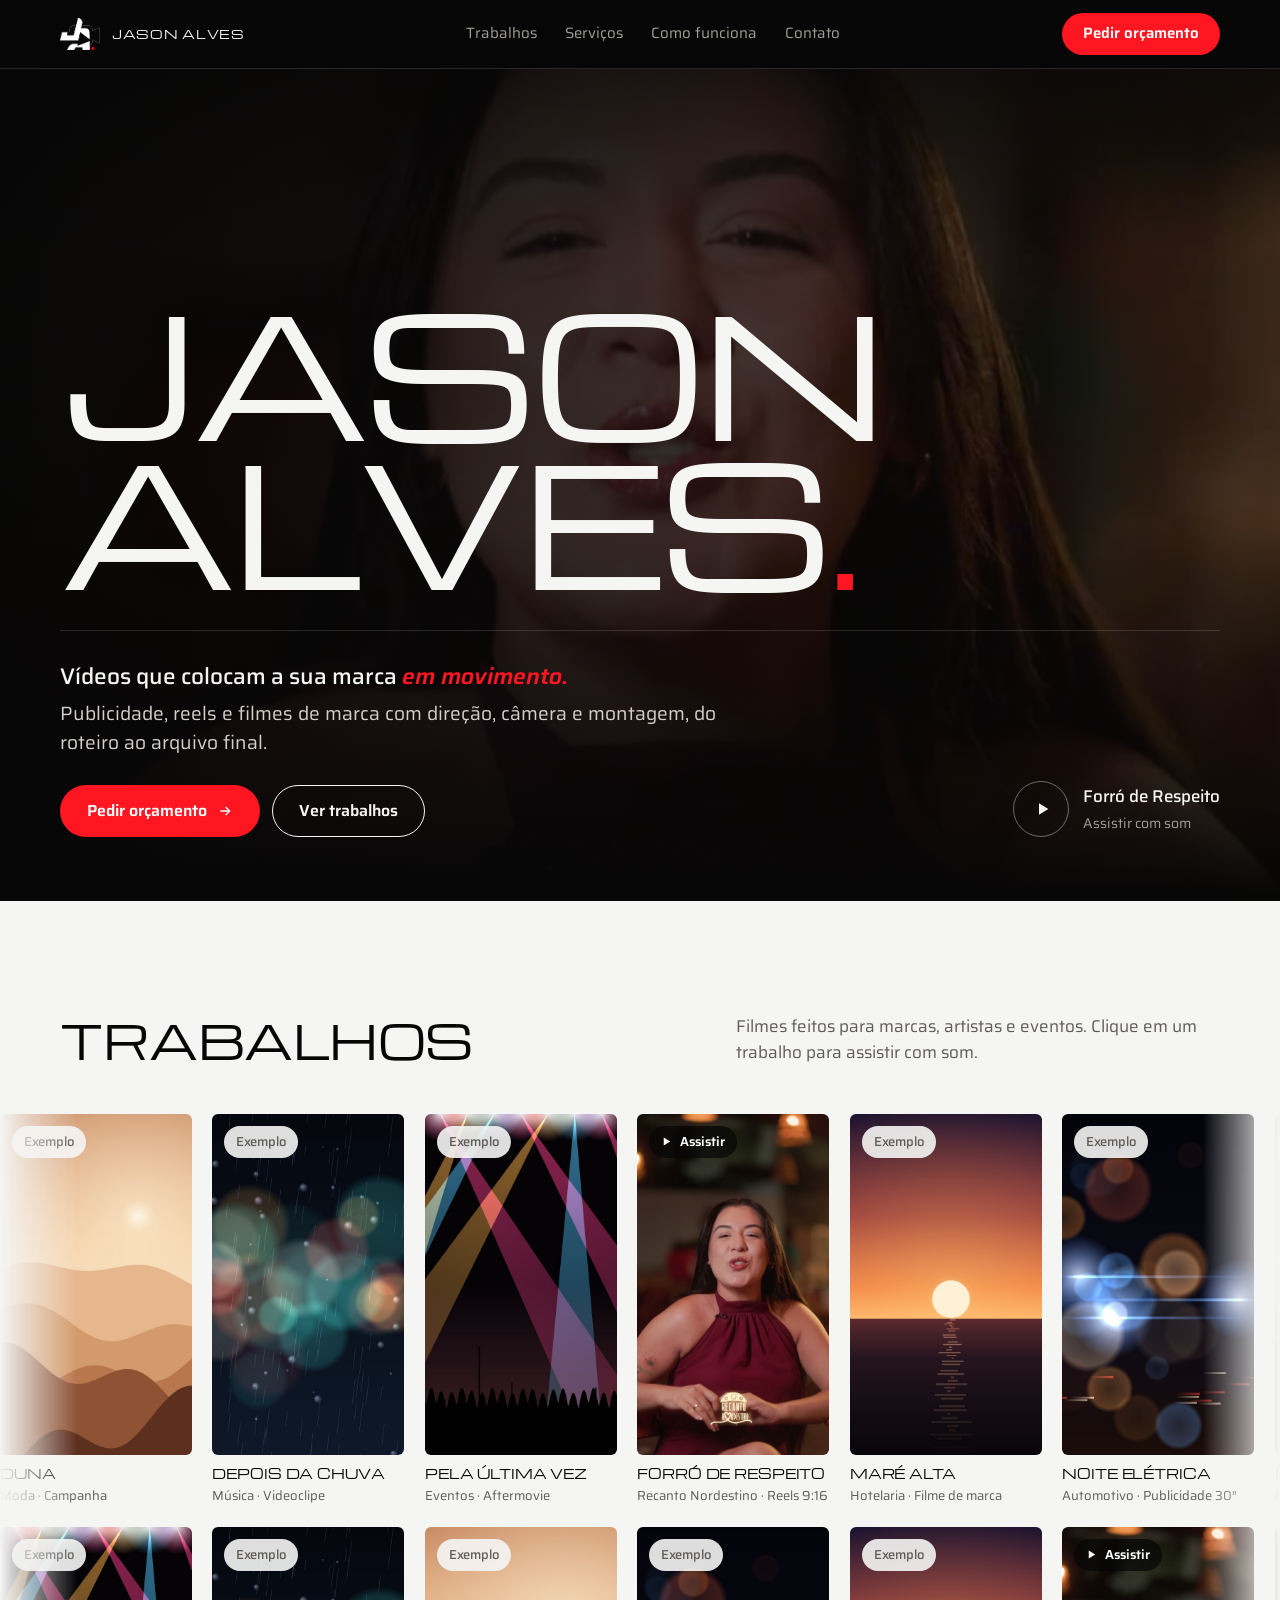
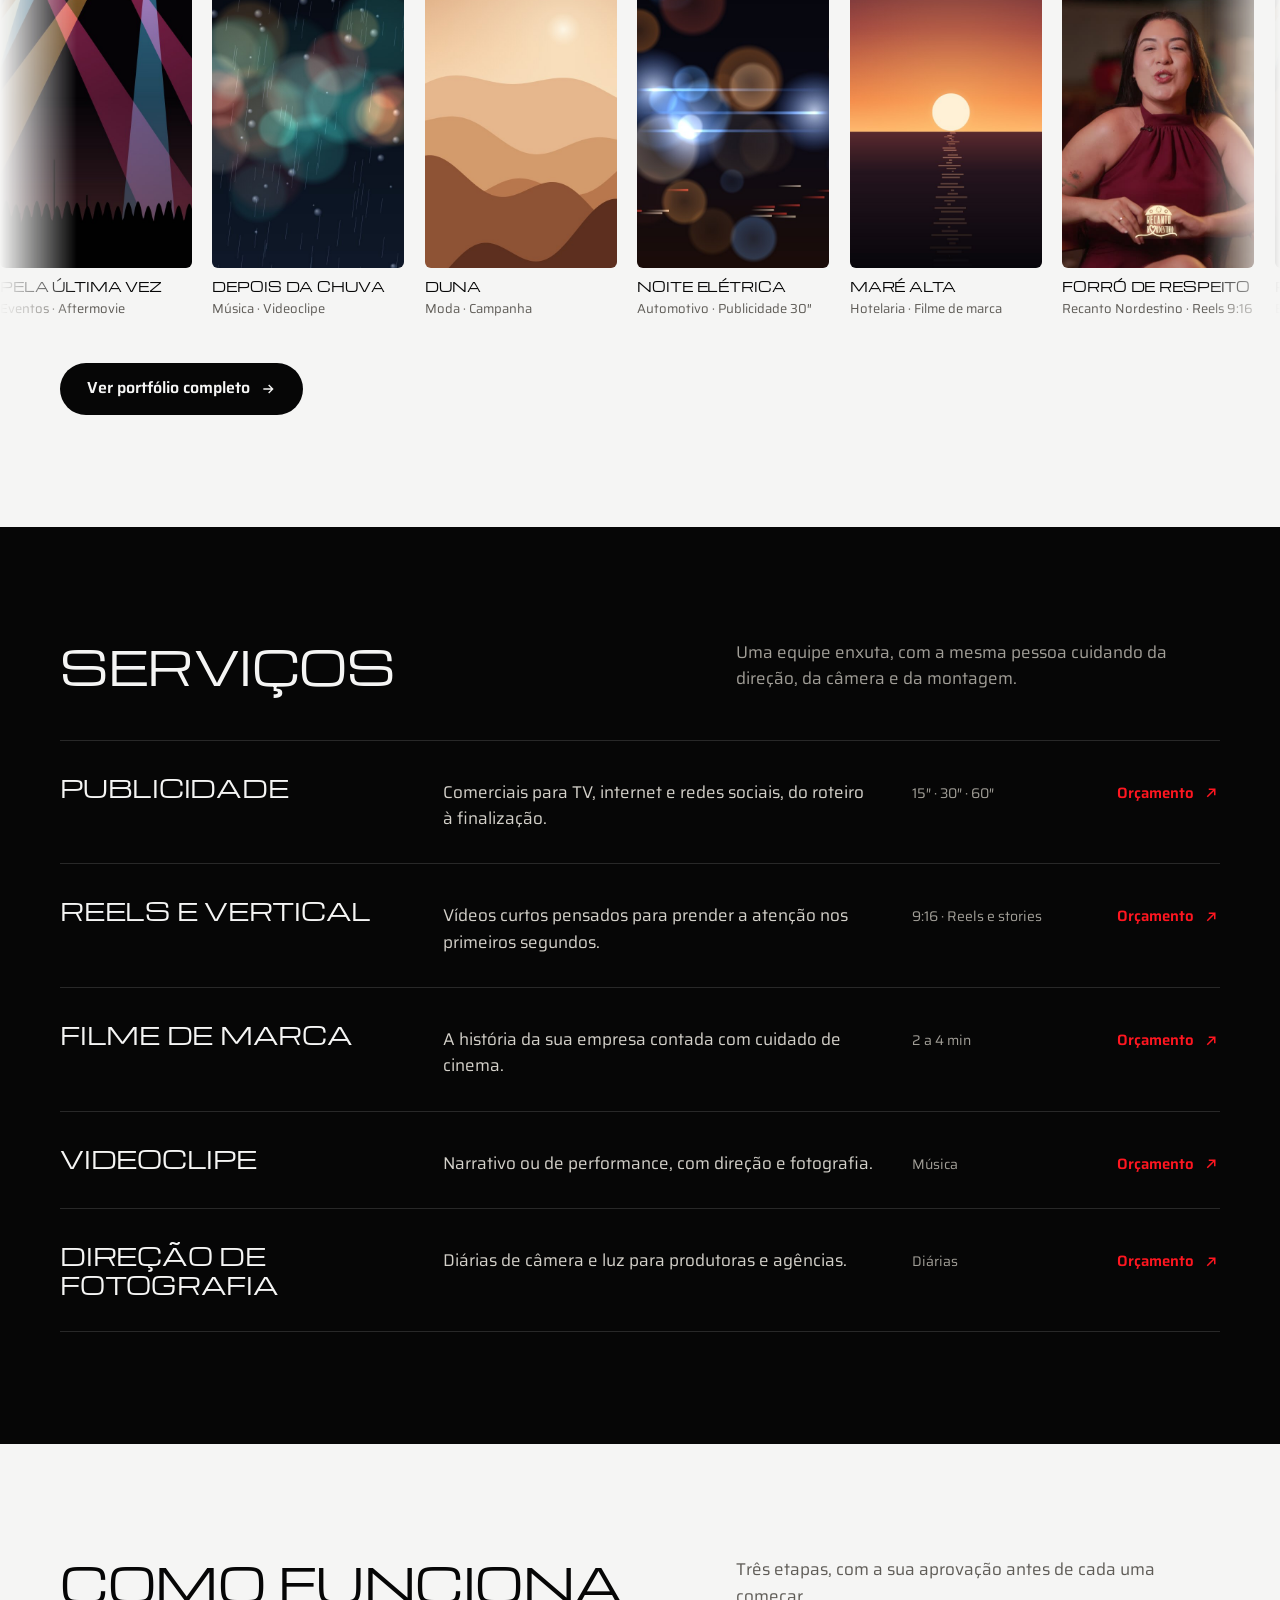
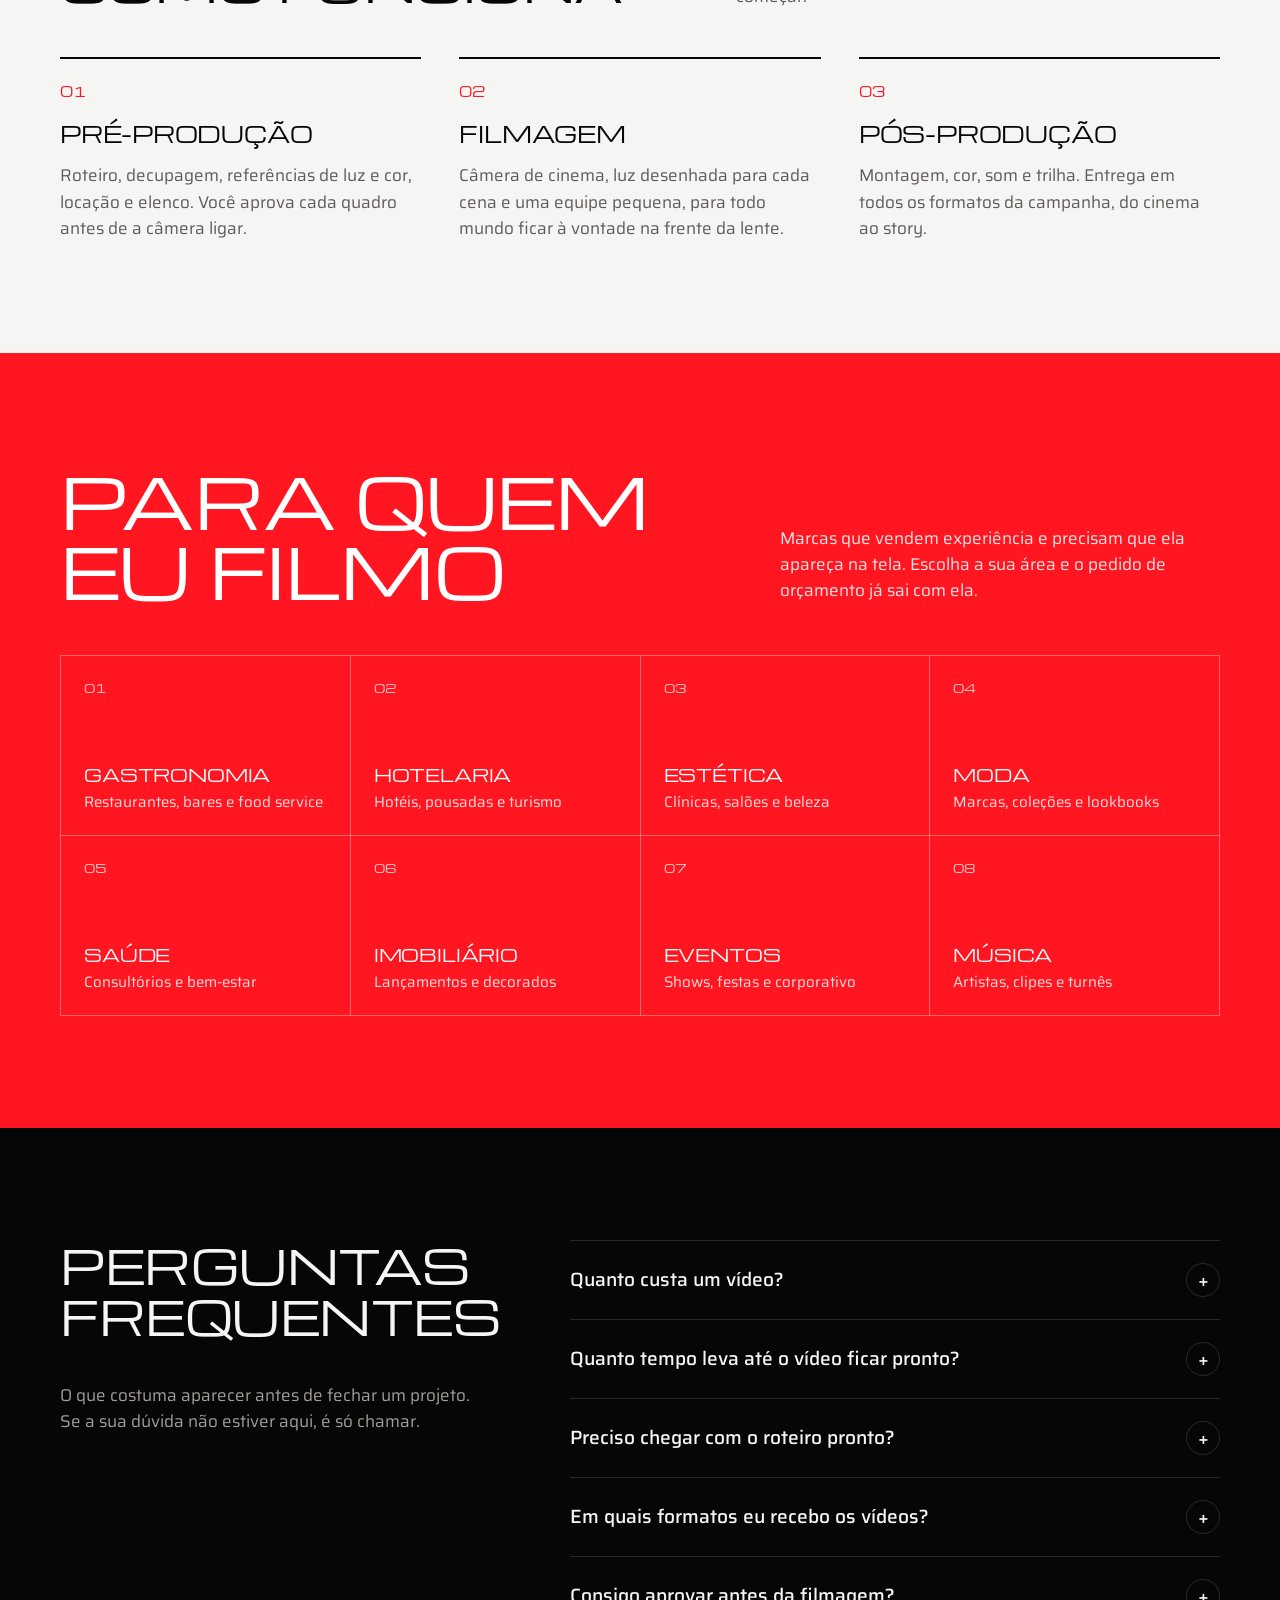
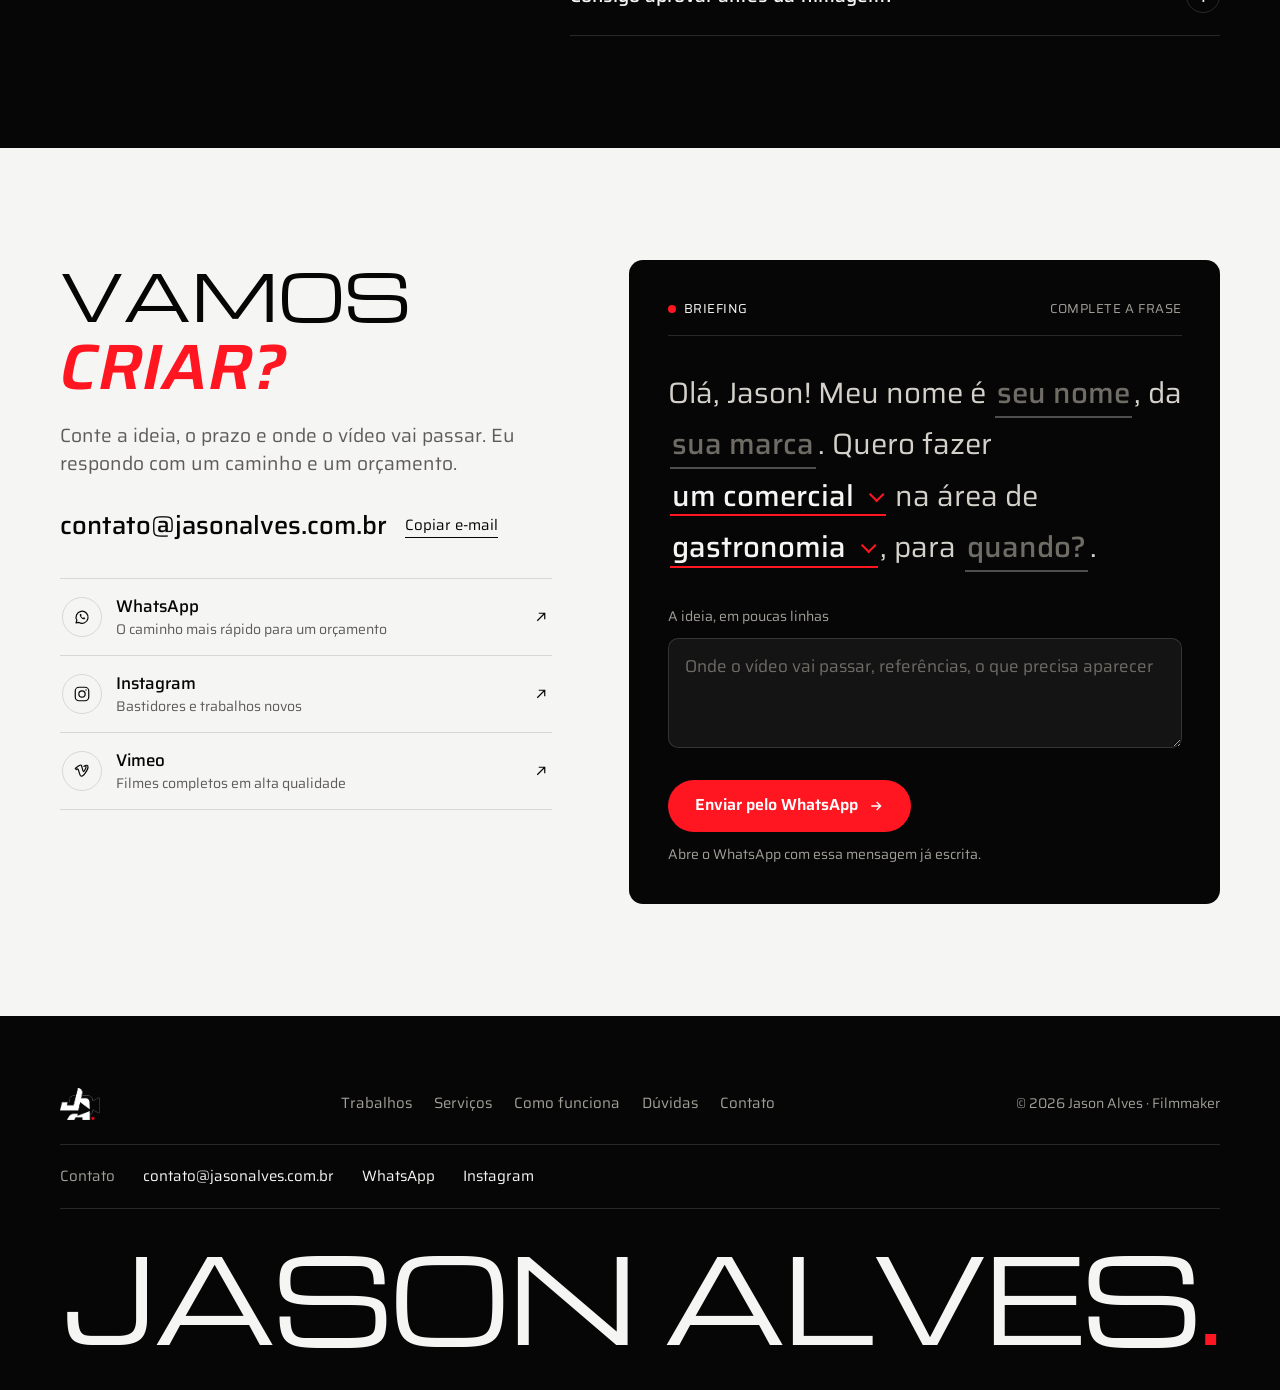
==== commit bfd1c73e: "Hero com nome em destaque, serviços com preenchimento direcional, segmentos e briefing novos - Hero:" ====
--- a/index.html
+++ b/index.html
@@ -31,26 +31,22 @@
 
 <main>
 <section class="hero dark" id="topo">
-  <div class="wrap">
-    <div>
-      <span class="eyebrow"><span class="rec" aria-hidden="true"></span>Jason Alves · Filmmaker</span>
-      <h1>Vídeos que colocam a sua marca <em>em movimento.</em></h1>
-      <p class="lead">Publicidade, reels e filmes de marca com direção, câmera e montagem. Do roteiro ao arquivo final, num único profissional.</p>
-      <div class="cta">
-        <a class="btn btn-red" href="#contato">Pedir orçamento
-          <svg viewBox="0 0 24 24" fill="none" stroke="currentColor" stroke-width="2" aria-hidden="true"><path d="M5 12h14M13 6l6 6-6 6"/></svg></a>
-        <a class="btn btn-ghost" href="#trabalhos">Ver trabalhos</a>
+  <video class="hero-bg" id="heroVideo" src="/media/hero-wide.mp4" poster="/media/hero-wide.jpg" muted loop playsinline autoplay preload="auto" aria-hidden="true"></video>
+  <div class="wrap">
+    <h1 class="hero-name">Jason<br>Alves<i>.</i></h1>
+    <div class="hero-foot">
+      <div>
+        <p class="lead"><strong>Vídeos que colocam a sua marca <em>em movimento.</em></strong> Publicidade, reels e filmes de marca com direção, câmera e montagem, do roteiro ao arquivo final.</p>
+        <div class="cta">
+          <a class="btn btn-red" href="#contato">Pedir orçamento
+            <svg viewBox="0 0 24 24" fill="none" stroke="currentColor" stroke-width="2" aria-hidden="true"><path d="M5 12h14M13 6l6 6-6 6"/></svg></a>
+          <a class="btn btn-ghost" href="#trabalhos">Ver trabalhos</a>
+        </div>
       </div>
-      <p class="formats"><span>Reels 9:16</span><span>Comerciais de 15″ a 60″</span><span>Filmes de marca</span><span>Videoclipes</span></p>
-    </div>
-    <figure class="reel">
-      <div class="reel-frame">
-        <video id="heroVideo" src="/media/recanto-loop.mp4" poster="/media/recanto-poster.jpg" muted loop playsinline autoplay preload="auto" aria-label="Trecho do filme Forró de Respeito"></video>
-        <button class="reel-play" type="button" data-play="/media/recanto.mp4" data-title="Forró de Respeito · Recanto Nordestino">
-          <svg viewBox="0 0 24 24" fill="currentColor" aria-hidden="true"><path d="M6 3.5v17l14-8.5z"/></svg>Assistir com som</button>
-      </div>
-      <figcaption><b>Forró de Respeito</b> · Recanto Nordestino · Reels 9:16</figcaption>
-    </figure>
+      <button class="hero-play" type="button" data-play="/media/recanto.mp4" data-title="Forró de Respeito · Recanto Nordestino">
+        <span class="ic"><svg viewBox="0 0 24 24" fill="currentColor" aria-hidden="true"><path d="M6 3.5v17l14-8.5z"/></svg></span>
+        <span><b>Forró de Respeito</b><small>Assistir com som</small></span></button>
+    </div>
   </div>
 </section>
 
@@ -78,11 +74,11 @@
       <p>Uma equipe enxuta, com a mesma pessoa cuidando da direção, da câmera e da montagem.</p>
     </div>
     <ul class="svc">
-      <li><h3>Publicidade</h3><p>Comerciais para TV, internet e redes sociais, do roteiro à finalização.</p><span>15″ · 30″ · 60″</span><a class="ask" href="#contato" data-tipo="Publicidade">Orçamento<svg viewBox="0 0 24 24" fill="none" stroke="currentColor" stroke-width="2" aria-hidden="true"><path d="M5 12h14M13 6l6 6-6 6"/></svg></a></li>
-      <li><h3>Reels e vertical</h3><p>Vídeos curtos pensados para prender a atenção nos primeiros segundos.</p><span>9:16 · Reels e stories</span><a class="ask" href="#contato" data-tipo="Reels">Orçamento<svg viewBox="0 0 24 24" fill="none" stroke="currentColor" stroke-width="2" aria-hidden="true"><path d="M5 12h14M13 6l6 6-6 6"/></svg></a></li>
-      <li><h3>Filme de marca</h3><p>A história da sua empresa contada com cuidado de cinema.</p><span>2 a 4 min</span><a class="ask" href="#contato" data-tipo="Filme de marca">Orçamento<svg viewBox="0 0 24 24" fill="none" stroke="currentColor" stroke-width="2" aria-hidden="true"><path d="M5 12h14M13 6l6 6-6 6"/></svg></a></li>
-      <li><h3>Videoclipe</h3><p>Narrativo ou de performance, com direção e fotografia.</p><span>Música</span><a class="ask" href="#contato" data-tipo="Videoclipe">Orçamento<svg viewBox="0 0 24 24" fill="none" stroke="currentColor" stroke-width="2" aria-hidden="true"><path d="M5 12h14M13 6l6 6-6 6"/></svg></a></li>
-      <li><h3>Direção de fotografia</h3><p>Diárias de câmera e luz para produtoras e agências.</p><span>Diárias</span><a class="ask" href="#contato" data-tipo="Direção de fotografia">Orçamento<svg viewBox="0 0 24 24" fill="none" stroke="currentColor" stroke-width="2" aria-hidden="true"><path d="M5 12h14M13 6l6 6-6 6"/></svg></a></li>
+      <li><a href="#contato" data-tipo="Publicidade" aria-label="Pedir orçamento de Publicidade"><h3>Publicidade</h3><p>Comerciais para TV, internet e redes sociais, do roteiro à finalização.</p><span class="fmt">15″ · 30″ · 60″</span><span class="go" aria-hidden="true">Orçamento<svg viewBox="0 0 24 24" fill="none" stroke="currentColor" stroke-width="2"><path d="M7 17 17 7M9 7h8v8"/></svg></span></a></li>
+      <li><a href="#contato" data-tipo="Reels" aria-label="Pedir orçamento de Reels e vertical"><h3>Reels e vertical</h3><p>Vídeos curtos pensados para prender a atenção nos primeiros segundos.</p><span class="fmt">9:16 · Reels e stories</span><span class="go" aria-hidden="true">Orçamento<svg viewBox="0 0 24 24" fill="none" stroke="currentColor" stroke-width="2"><path d="M7 17 17 7M9 7h8v8"/></svg></span></a></li>
+      <li><a href="#contato" data-tipo="Filme de marca" aria-label="Pedir orçamento de Filme de marca"><h3>Filme de marca</h3><p>A história da sua empresa contada com cuidado de cinema.</p><span class="fmt">2 a 4 min</span><span class="go" aria-hidden="true">Orçamento<svg viewBox="0 0 24 24" fill="none" stroke="currentColor" stroke-width="2"><path d="M7 17 17 7M9 7h8v8"/></svg></span></a></li>
+      <li><a href="#contato" data-tipo="Videoclipe" aria-label="Pedir orçamento de Videoclipe"><h3>Videoclipe</h3><p>Narrativo ou de performance, com direção e fotografia.</p><span class="fmt">Música</span><span class="go" aria-hidden="true">Orçamento<svg viewBox="0 0 24 24" fill="none" stroke="currentColor" stroke-width="2"><path d="M7 17 17 7M9 7h8v8"/></svg></span></a></li>
+      <li><a href="#contato" data-tipo="Direção de fotografia" aria-label="Pedir orçamento de Direção de fotografia"><h3>Direção de fotografia</h3><p>Diárias de câmera e luz para produtoras e agências.</p><span class="fmt">Diárias</span><span class="go" aria-hidden="true">Orçamento<svg viewBox="0 0 24 24" fill="none" stroke="currentColor" stroke-width="2"><path d="M7 17 17 7M9 7h8v8"/></svg></span></a></li>
     </ul>
   </div>
 </section>
@@ -94,19 +90,31 @@
       <p>Três etapas, com a sua aprovação antes de cada uma começar.</p>
     </div>
     <ol class="steps">
-      <li><span class="n">01</span><h3>Pré-produção</h3><p>Roteiro, decupagem, referências de luz e cor, locação e elenco. Você aprova cada quadro antes de a câmera ligar.</p><p class="get"><b>Você recebe</b>Roteiro, storyboard e plano de filmagem para aprovar.</p></li>
-      <li><span class="n">02</span><h3>Filmagem</h3><p>Câmera de cinema, luz desenhada para cada cena e uma equipe pequena, para todo mundo ficar à vontade na frente da lente.</p><p class="get"><b>Você recebe</b>As diárias de filmagem com direção, câmera e luz.</p></li>
-      <li><span class="n">03</span><h3>Pós-produção</h3><p>Montagem, cor, som e trilha. Entrega em todos os formatos da campanha, do cinema ao story.</p><p class="get"><b>Você recebe</b>Os vídeos finais em 9:16, 16:9, 4:5 ou 1:1, prontos para publicar.</p></li>
+      <li><span class="n">01</span><h3>Pré-produção</h3><p>Roteiro, decupagem, referências de luz e cor, locação e elenco. Você aprova cada quadro antes de a câmera ligar.</p></li>
+      <li><span class="n">02</span><h3>Filmagem</h3><p>Câmera de cinema, luz desenhada para cada cena e uma equipe pequena, para todo mundo ficar à vontade na frente da lente.</p></li>
+      <li><span class="n">03</span><h3>Pós-produção</h3><p>Montagem, cor, som e trilha. Entrega em todos os formatos da campanha, do cinema ao story.</p></li>
     </ol>
   </div>
 </section>
 
-<div class="band" role="region" aria-label="Segmentos">
-  <div class="wrap">
-    <span class="eyebrow">Para quem eu filmo</span>
-    <ul><li>Gastronomia</li><li>Hotelaria</li><li>Estética</li><li>Moda</li><li>Saúde</li><li>Imobiliário</li><li>Eventos</li><li>Música</li></ul>
-  </div>
-</div>
+<section class="band" aria-labelledby="band-t">
+  <div class="wrap">
+    <div class="band-head">
+      <h2 id="band-t">Para quem<br>eu filmo</h2>
+      <p>Marcas que vendem experiência e precisam que ela apareça na tela. Escolha a sua área e o pedido de orçamento já sai com ela.</p>
+    </div>
+    <ul class="segs">
+      <li><a href="#contato" data-seg="Gastronomia"><span class="n">01</span><b>Gastronomia</b><small>Restaurantes, bares e food service</small></a></li>
+      <li><a href="#contato" data-seg="Hotelaria e turismo"><span class="n">02</span><b>Hotelaria</b><small>Hotéis, pousadas e turismo</small></a></li>
+      <li><a href="#contato" data-seg="Estética e beleza"><span class="n">03</span><b>Estética</b><small>Clínicas, salões e beleza</small></a></li>
+      <li><a href="#contato" data-seg="Moda"><span class="n">04</span><b>Moda</b><small>Marcas, coleções e lookbooks</small></a></li>
+      <li><a href="#contato" data-seg="Saúde e bem-estar"><span class="n">05</span><b>Saúde</b><small>Consultórios e bem-estar</small></a></li>
+      <li><a href="#contato" data-seg="Imobiliário"><span class="n">06</span><b>Imobiliário</b><small>Lançamentos e decorados</small></a></li>
+      <li><a href="#contato" data-seg="Eventos"><span class="n">07</span><b>Eventos</b><small>Shows, festas e corporativo</small></a></li>
+      <li><a href="#contato" data-seg="Música"><span class="n">08</span><b>Música</b><small>Artistas, clipes e turnês</small></a></li>
+    </ul>
+  </div>
+</section>
 
 <section class="faq dark" id="duvidas">
   <div class="wrap">
@@ -148,33 +156,27 @@
           <svg class="arr" viewBox="0 0 24 24" fill="none" stroke="currentColor" stroke-width="1.6" aria-hidden="true"><path d="M7 17 17 7M9 7h8v8"/></svg></a></li>
       </ul>
     </div>
-    <form class="brief" id="brief" novalidate>
-      <div class="field"><label for="f-name">Nome e marca</label><input id="f-name" name="nome" autocomplete="name" placeholder="Ana, da Maré Hotéis"></div>
-      <fieldset class="field"><legend>Tipo de projeto</legend>
-        <div class="chips">
-          <input type="radio" name="tipo" id="t1" value="Publicidade" checked><label for="t1">Publicidade</label>
-          <input type="radio" name="tipo" id="t2" value="Reels"><label for="t2">Reels</label>
-          <input type="radio" name="tipo" id="t3" value="Filme de marca"><label for="t3">Filme de marca</label>
-          <input type="radio" name="tipo" id="t4" value="Videoclipe"><label for="t4">Videoclipe</label>
-          <input type="radio" name="tipo" id="t5" value="Direção de fotografia"><label for="t5">Direção de fotografia</label>
-        </div>
-      </fieldset>
-      <fieldset class="field"><legend>Segmento</legend>
-        <div class="chips">
-          <input type="radio" name="segmento" id="s1" value="Gastronomia" checked><label for="s1">Gastronomia</label>
-          <input type="radio" name="segmento" id="s2" value="Hotelaria e turismo"><label for="s2">Hotelaria e turismo</label>
-          <input type="radio" name="segmento" id="s3" value="Estética e beleza"><label for="s3">Estética e beleza</label>
-          <input type="radio" name="segmento" id="s4" value="Moda"><label for="s4">Moda</label>
-          <input type="radio" name="segmento" id="s5" value="Saúde e bem-estar"><label for="s5">Saúde e bem-estar</label>
-          <input type="radio" name="segmento" id="s6" value="Imobiliário"><label for="s6">Imobiliário</label>
-          <input type="radio" name="segmento" id="s7" value="Eventos"><label for="s7">Eventos</label>
-          <input type="radio" name="segmento" id="s8" value="Outro"><label for="s8">Outro</label>
-        </div>
-      </fieldset>
-      <div class="field"><label for="f-msg">A ideia</label><textarea id="f-msg" name="msg" placeholder="Prazo, onde o vídeo vai passar, referências"></textarea></div>
-      <a class="btn btn-red" id="send" href="https://wa.me/5511999999999" target="_blank" rel="noopener">Enviar pelo WhatsApp
-        <svg viewBox="0 0 24 24" fill="none" stroke="currentColor" stroke-width="2" aria-hidden="true"><path d="M5 12h14M13 6l6 6-6 6"/></svg></a>
-      <p class="note">Abre o WhatsApp com a mensagem já escrita.</p>
+    <form class="brief" id="brief" novalidate aria-label="Pedido de orçamento">
+      <div class="brief-bar" aria-hidden="true"><span><i class="rec"></i>Briefing</span><span>Complete a frase</span></div>
+      <p class="madlib">
+        Olá, Jason! Meu nome é
+        <label class="sr" for="f-name">Seu nome</label><input id="f-name" name="nome" autocomplete="given-name" placeholder="seu nome" size="9">,
+        da
+        <label class="sr" for="f-brand">Marca ou empresa</label><input id="f-brand" name="marca" autocomplete="organization" placeholder="sua marca" size="10">.
+        Quero fazer
+        <label class="sr" for="f-tipo">Tipo de projeto</label><span class="sel"><select id="f-tipo" name="tipo"><option value="Publicidade">um comercial</option><option value="Reels">reels</option><option value="Filme de marca">um filme de marca</option><option value="Videoclipe">um videoclipe</option><option value="Direção de fotografia">diárias de fotografia</option></select></span>
+        na área de
+        <label class="sr" for="f-seg">Segmento</label><span class="sel"><select id="f-seg" name="segmento"><option value="Gastronomia">gastronomia</option><option value="Hotelaria e turismo">hotelaria e turismo</option><option value="Estética e beleza">estética e beleza</option><option value="Moda">moda</option><option value="Saúde e bem-estar">saúde e bem-estar</option><option value="Imobiliário">imobiliário</option><option value="Eventos">eventos</option><option value="Música">música</option><option value="Outro">outra área</option></select></span>,
+        para
+        <label class="sr" for="f-when">Prazo</label><input id="f-when" name="prazo" placeholder="quando?" size="9">.
+      </p>
+      <label class="idea" for="f-msg"><span>A ideia, em poucas linhas</span>
+        <textarea id="f-msg" name="msg" rows="3" placeholder="Onde o vídeo vai passar, referências, o que precisa aparecer"></textarea></label>
+      <div class="brief-send">
+        <a class="btn btn-red" id="send" href="https://wa.me/5511999999999" target="_blank" rel="noopener">Enviar pelo WhatsApp
+          <svg viewBox="0 0 24 24" fill="none" stroke="currentColor" stroke-width="2" aria-hidden="true"><path d="M5 12h14M13 6l6 6-6 6"/></svg></a>
+        <p class="note">Abre o WhatsApp com essa mensagem já escrita.</p>
+      </div>
     </form>
   </div>
 </section>
--- a/assets/site.css
+++ b/assets/site.css
@@ -48,28 +48,30 @@
 @media (max-width:820px){.menu{display:none}}
 @media (max-width:520px){.brand span{display:none}.top .btn{white-space:nowrap;padding:0 16px;font-size:14px}}
 
-/* Hero */
-.hero{padding-block:clamp(48px,7vw,96px) clamp(64px,8vw,104px)}
-.hero .wrap{display:grid;grid-template-columns:minmax(0,1.35fr) minmax(0,.65fr);gap:clamp(32px,6vw,80px);align-items:center}
-.hero h1{font-size:clamp(32px,4.6vw,62px);line-height:1.08;margin:22px 0 24px}
-.hero h1 em{font-size:1.08em}
-.hero .lead{color:#d4d1ca}
-.cta{display:flex;flex-wrap:wrap;gap:12px;margin-top:32px}
-.for{margin-top:40px;padding-top:24px;border-top:1px solid var(--line-dark)}
-.for span{display:block;font-size:14px;color:var(--ash);margin-bottom:12px}
-.chips-static{display:flex;flex-wrap:wrap;gap:8px;margin:0;padding:0;list-style:none}
-.chips-static li{border:1px solid var(--line-dark);border-radius:100px;padding:6px 14px;font-size:14px;color:#d4d1ca}
-.reel{margin:0;justify-self:end;width:min(100%,340px)}
-.reel-frame{position:relative;aspect-ratio:9/16;border-radius:6px;overflow:hidden;background:#111}
-.reel-frame video{width:100%;height:100%;object-fit:cover}
-.reel-play{position:absolute;left:12px;right:12px;bottom:12px;display:flex;align-items:center;justify-content:center;gap:10px;min-height:48px;border-radius:100px;background:rgba(6,6,6,.72);color:#fff;font-weight:600;font-size:15px;transition:background-color .2s}
-.reel-play:hover{background:var(--red)}
-.reel-play svg{width:14px;height:14px}
-.reel figcaption{margin-top:12px;font-size:14px;color:var(--ash)}
-.reel figcaption b{color:var(--paper);font-weight:500}
+/* Hero: vídeo de fundo esmaecido, nome em destaque */
+.hero{position:relative;isolation:isolate;overflow:hidden;min-height:min(calc(100svh - 68px),900px);display:flex;align-items:flex-end;padding-block:clamp(56px,8vw,96px) clamp(40px,5vw,64px)}
+.hero>.wrap{width:100%}
+.hero-bg{position:absolute;inset:0;z-index:-2;width:100%;height:100%;max-width:none;object-fit:cover;object-position:62% 30%;opacity:.6}
+.hero::before{content:"";position:absolute;inset:0;z-index:-1;background:linear-gradient(90deg,rgba(6,6,6,.92) 0%,rgba(6,6,6,.6) 45%,rgba(6,6,6,.15) 100%),linear-gradient(0deg,var(--ink) 0%,rgba(6,6,6,0) 45%),linear-gradient(180deg,rgba(6,6,6,.6) 0%,rgba(6,6,6,0) 22%)}
+.hero-name{font-size:clamp(58px,13vw,196px);line-height:.9;letter-spacing:-.035em;margin:0}
+.hero-name i{font-style:normal;color:var(--red)}
+.hero-foot{display:flex;justify-content:space-between;align-items:flex-end;gap:32px;flex-wrap:wrap;margin-top:clamp(24px,3vw,40px);padding-top:clamp(20px,2.4vw,28px);border-top:1px solid var(--line-dark)}
+.hero .lead{color:#d4d1ca;max-width:52ch}
+.hero .lead strong{display:block;font-weight:500;color:var(--paper);font-size:1.18em;margin-bottom:6px}
+.hero .lead em{font-size:1em}
+.cta{display:flex;flex-wrap:wrap;gap:12px;margin-top:28px}
+.hero-play{display:flex;align-items:center;gap:14px;text-align:left;color:var(--paper)}
+.hero-play .ic{width:56px;height:56px;border-radius:50%;border:1px solid rgba(245,245,244,.4);display:grid;place-items:center;transition:background-color .2s,border-color .2s}
+.hero-play .ic svg{width:16px;height:16px;margin-left:3px}
+.hero-play:hover .ic{background:var(--red);border-color:var(--red)}
+.hero-play b{display:block;font-weight:500}
+.hero-play small{font-size:14px;color:var(--ash)}
 @media (max-width:820px){
-  .hero .wrap{grid-template-columns:1fr}
-  .reel{justify-self:start;width:min(78vw,320px)}
+  .hero{min-height:calc(100svh - 68px - 72px)}
+  .hero-bg{object-position:50% 25%}
+  .hero::before{background:linear-gradient(0deg,var(--ink) 0%,rgba(6,6,6,.82) 45%,rgba(6,6,6,.35) 100%)}
+  .hero-name{font-size:clamp(58px,19vw,150px)}
+  .hero-play{order:-1}
 }
 
 /* Works */
@@ -86,16 +88,21 @@
 .work p{margin:4px 0 0;font-size:15px;color:var(--stone)}
 @media (max-width:820px){.works-grid{grid-template-columns:repeat(2,minmax(0,1fr))}}
 
-/* Services */
+/* Services: a linha inteira é o link; o vermelho entra pelo lado de onde o mouse veio e sai pelo lado para onde foi */
 .svc{list-style:none;margin:0;padding:0;border-top:1px solid var(--line-dark)}
-.svc li{display:grid;grid-template-columns:minmax(0,1fr) minmax(0,1.25fr) 150px 120px;gap:clamp(16px,3vw,48px);align-items:baseline;padding-block:clamp(22px,2.6vw,32px);border-bottom:1px solid var(--line-dark)}
+.svc li{border-bottom:1px solid var(--line-dark)}
+.svc a{position:relative;isolation:isolate;display:grid;grid-template-columns:minmax(0,1fr) minmax(0,1.25fr) 150px 120px;gap:clamp(16px,3vw,48px);align-items:baseline;padding:clamp(22px,2.6vw,32px) clamp(12px,1.4vw,20px);margin-inline:calc(-1 * clamp(12px,1.4vw,20px))}
+.svc a::before{content:"";position:absolute;inset:0;z-index:-1;background:var(--red);transform:scaleY(0);transform-origin:50% var(--from,100%);transition:transform .42s cubic-bezier(.7,0,.2,1)}
+.svc a.on::before{transform:scaleY(1)}
 .svc h3{font-size:clamp(18px,1.9vw,26px);line-height:1.2}
-.svc p{margin:0;color:#d4d1ca}
-.svc span{font-size:14px;color:var(--ash);white-space:nowrap}
-.svc .ask{justify-self:end;display:inline-flex;align-items:center;gap:8px;font-size:15px;font-weight:600;color:var(--red);white-space:nowrap}
-.svc .ask svg{width:15px;height:15px}
-.svc .ask:hover{color:#fff}
-@media (max-width:820px){.svc li{grid-template-columns:1fr;gap:8px}.svc span{white-space:normal}.svc .ask{justify-self:start;margin-top:4px}}
+.svc p{margin:0;color:#d4d1ca;transition:color .3s}
+.svc .fmt{font-size:14px;color:var(--ash);white-space:nowrap;transition:color .3s}
+.svc .go{justify-self:end;display:inline-flex;align-items:center;gap:8px;font-size:15px;font-weight:600;color:var(--red);white-space:nowrap;transition:color .3s}
+.svc .go svg{width:18px;height:18px;transition:transform .3s}
+.svc a.on p,.svc a.on .fmt,.svc a.on .go{color:#fff}
+.svc a.on .go svg{transform:rotate(45deg)}
+.svc a:focus-visible{outline-offset:-2px}
+@media (max-width:820px){.svc a{grid-template-columns:1fr auto;gap:6px 16px;align-items:center}.svc h3{grid-column:1}.svc .go{grid-column:2;grid-row:1}.svc p,.svc .fmt{grid-column:1/-1}.svc .fmt{white-space:normal}.svc .go{font-size:0;gap:0}}
 
 /* Process */
 .steps{display:grid;grid-template-columns:repeat(3,minmax(0,1fr));gap:clamp(20px,3vw,40px);list-style:none;margin:0;padding:0;counter-reset:step}
@@ -103,15 +110,25 @@
 .steps .n{display:block;font-family:var(--f-display);font-size:14px;color:var(--red);margin-bottom:14px}
 .steps h3{font-size:clamp(18px,1.7vw,22px);margin-bottom:12px}
 .steps p{margin:0;color:var(--stone)}
-.steps .get{margin-top:16px;padding-top:14px;border-top:1px solid var(--line-light);color:var(--ink);font-size:15px}
-.steps .get b{display:block;font-size:13px;font-weight:600;color:var(--red);margin-bottom:4px}
 @media (max-width:820px){.steps{grid-template-columns:1fr}}
 
 /* Segments band */
-.band{background:var(--red);color:#fff;padding-block:clamp(48px,7vw,88px)}
-.band .eyebrow{color:rgba(255,255,255,.85)}
-.band ul{list-style:none;margin:20px 0 0;padding:0;display:flex;flex-wrap:wrap;gap:6px 0;font-family:var(--f-display);text-transform:uppercase;font-size:clamp(22px,3.4vw,46px);line-height:1.25}
-.band li:not(:last-child)::after{content:"·";margin:0 .45em;opacity:.55}
+.band{background:var(--red);color:#fff}
+.band-head{display:flex;justify-content:space-between;align-items:flex-end;gap:24px 48px;flex-wrap:wrap;margin-bottom:clamp(32px,4vw,56px)}
+.band h2{font-size:clamp(34px,5.4vw,80px);line-height:1}
+.band-head p{margin:0;max-width:40ch;color:rgba(255,255,255,.88)}
+.segs{list-style:none;margin:0;padding:0;display:grid;grid-template-columns:repeat(4,minmax(0,1fr));border-top:1px solid rgba(255,255,255,.35);border-left:1px solid rgba(255,255,255,.35)}
+.segs li{border-right:1px solid rgba(255,255,255,.35);border-bottom:1px solid rgba(255,255,255,.35)}
+.segs a{display:flex;flex-direction:column;height:100%;min-height:clamp(150px,14vw,200px);padding:clamp(16px,1.8vw,24px);transition:background-color .25s,color .25s}
+.segs .n{font-family:var(--f-display);font-size:12px;opacity:.75}
+.segs b{margin-top:auto;font-family:var(--f-display);font-weight:400;text-transform:uppercase;font-size:clamp(14px,1.3vw,19px);line-height:1.15;letter-spacing:-.01em}
+.segs small{margin-top:8px;font-size:15px;line-height:1.35;color:rgba(255,255,255,.85);transition:color .25s}
+.segs a:hover{background:var(--ink)}
+.segs a:hover small{color:var(--ash)}
+.segs a:hover .n{color:var(--red);opacity:1}
+.segs a:focus-visible{outline-color:#fff;outline-offset:-4px}
+@media (max-width:1000px){.segs{grid-template-columns:repeat(2,minmax(0,1fr))}.segs a{min-height:150px}.segs b{font-size:clamp(16px,2.6vw,22px)}}
+@media (max-width:560px){.segs{grid-template-columns:1fr}.segs a{min-height:0;display:grid;grid-template-columns:34px minmax(0,1fr);gap:2px 10px;padding:16px}.segs .n{grid-row:1/3;padding-top:5px}.segs b{margin:0;font-size:18px}.segs small{margin:0}}
 
 /* Contact */
 .contact .wrap{display:grid;grid-template-columns:minmax(0,1fr) minmax(0,1.2fr);gap:clamp(40px,6vw,96px)}
@@ -128,25 +145,31 @@
 .socials b{font-weight:500}
 .socials small{display:block;font-size:14px;color:var(--stone)}
 .socials .arr{width:18px;height:18px}
-form.brief{display:flex;flex-direction:column;gap:26px}
-.field{display:flex;flex-direction:column;gap:10px;border:0;margin:0;padding:0;min-width:0}
-.field label,.field legend{font-size:14px;font-weight:500;color:var(--stone);padding:0}
-.field legend{margin-bottom:10px}
-.field input,.field textarea{background:var(--white);border:1px solid var(--line-light);border-radius:8px;color:var(--ink);font:inherit;font-size:17px;padding:12px 14px;transition:border-color .2s}
-.field input:focus,.field textarea:focus{outline:none;border-color:var(--ink)}
-.field textarea{resize:vertical;min-height:110px}
-.chips{display:flex;flex-wrap:wrap;gap:8px}
-.chips input{position:absolute;opacity:0;pointer-events:none}
-.chips label{border:1px solid var(--line-light);background:var(--white);border-radius:100px;padding:8px 15px;cursor:pointer;font-size:15px;font-weight:400;color:var(--ink);transition:background-color .2s,color .2s,border-color .2s}
-.chips input:checked+label{background:var(--ink);color:#fff;border-color:var(--ink)}
-.chips input:focus-visible+label{outline:2px solid var(--red);outline-offset:3px}
-.brief .btn{align-self:flex-start}
-.note{margin:-10px 0 0;font-size:14px;color:var(--stone)}
+/* Briefing em forma de frase: o que a pessoa escreve já é a mensagem */
+.sr{position:absolute;width:1px;height:1px;overflow:hidden;clip:rect(0 0 0 0);white-space:nowrap}
+form.brief{align-self:start;background:var(--ink);color:var(--paper);border-radius:14px;padding:clamp(22px,3vw,40px);display:flex;flex-direction:column;gap:clamp(22px,2.6vw,32px)}
+.brief-bar{display:flex;justify-content:space-between;gap:12px;padding-bottom:16px;border-bottom:1px solid var(--line-dark);font-size:13px;color:var(--ash);letter-spacing:.04em;text-transform:uppercase}
+.brief-bar span:first-child{display:flex;align-items:center;gap:8px;color:var(--paper)}
+.brief-bar .rec{animation:blink 1.6s steps(2,start) infinite}
+@keyframes blink{to{visibility:hidden}}
+@media (prefers-reduced-motion:reduce){.brief-bar .rec{animation:none}}
+.madlib{margin:0;font-size:clamp(22px,2.3vw,32px);line-height:1.75;font-weight:400;color:#d4d1ca}
+.madlib input,.madlib select{font:inherit;font-weight:500;color:var(--paper);background:transparent;border:0;border-bottom:2px solid rgba(245,245,244,.3);border-radius:0;padding:0 2px;margin:0 2px;line-height:1.2;max-width:100%;field-sizing:content;min-width:4ch;transition:border-color .2s}
+.madlib input::placeholder{color:#6f6c66}
+.madlib input:focus,.madlib select:focus{outline:none;border-bottom-color:var(--red)}
+.madlib input:not(:placeholder-shown){border-bottom-color:var(--red)}
+.sel{position:relative;display:inline-block;max-width:100%}
+.madlib select{appearance:none;-webkit-appearance:none;cursor:pointer;border-bottom-color:var(--red);padding-right:1.1em;color:var(--paper)}
+.madlib select option{background:var(--ink);color:var(--paper);font-size:17px}
+.sel::after{content:"";position:absolute;right:.2em;top:50%;width:.32em;height:.32em;border-right:2px solid var(--red);border-bottom:2px solid var(--red);transform:translateY(-70%) rotate(45deg);pointer-events:none}
+.idea{display:flex;flex-direction:column;gap:10px}
+.idea span{font-size:14px;color:var(--ash)}
+.idea textarea{font:inherit;font-size:17px;color:var(--paper);background:var(--ink-2);border:1px solid var(--line-dark);border-radius:10px;padding:14px 16px;resize:vertical;min-height:110px;transition:border-color .2s}
+.idea textarea::placeholder{color:#6f6c66}
+.idea textarea:focus{outline:none;border-color:var(--red)}
+.brief-send{display:flex;align-items:center;flex-wrap:wrap;gap:12px 20px}
+.brief .note{margin:0;font-size:14px;color:var(--ash)}
 @media (max-width:820px){.contact .wrap{grid-template-columns:1fr}}
-
-/* Hero formats */
-.formats{margin:22px 0 0;display:flex;flex-wrap:wrap;gap:6px 0;font-size:15px;color:var(--ash)}
-.formats span:not(:last-child)::after{content:"";display:inline-block;width:4px;height:4px;border-radius:50%;background:var(--red);margin:0 12px;vertical-align:middle}
 
 /* FAQ */
 .faq .wrap{display:grid;grid-template-columns:minmax(0,.8fr) minmax(0,1.2fr);gap:clamp(32px,6vw,96px);align-items:start}
@@ -202,8 +225,8 @@
 .reels-home{overflow:hidden}
 .reel-rows{display:grid;gap:clamp(14px,1.6vw,22px)}
 .reel-row{overflow:hidden;-webkit-mask:linear-gradient(90deg,transparent,#000 6%,#000 94%,transparent);mask:linear-gradient(90deg,transparent,#000 6%,#000 94%,transparent)}
-.reel-track{display:flex;width:max-content;animation:reel-run 70s linear infinite}
-.reel-row.rev .reel-track{animation-direction:reverse;animation-duration:80s}
+.reel-track{display:flex;width:max-content;animation:reel-run 36s linear infinite}
+.reel-row.rev .reel-track{animation-direction:reverse;animation-duration:42s}
 .reel-row:hover .reel-track,.reel-row:focus-within .reel-track{animation-play-state:paused}
 @keyframes reel-run{to{transform:translateX(-50%)}}
 .reel-set{display:flex;gap:clamp(14px,1.6vw,22px);margin:0;padding:0 clamp(14px,1.6vw,22px) 0 0;list-style:none}
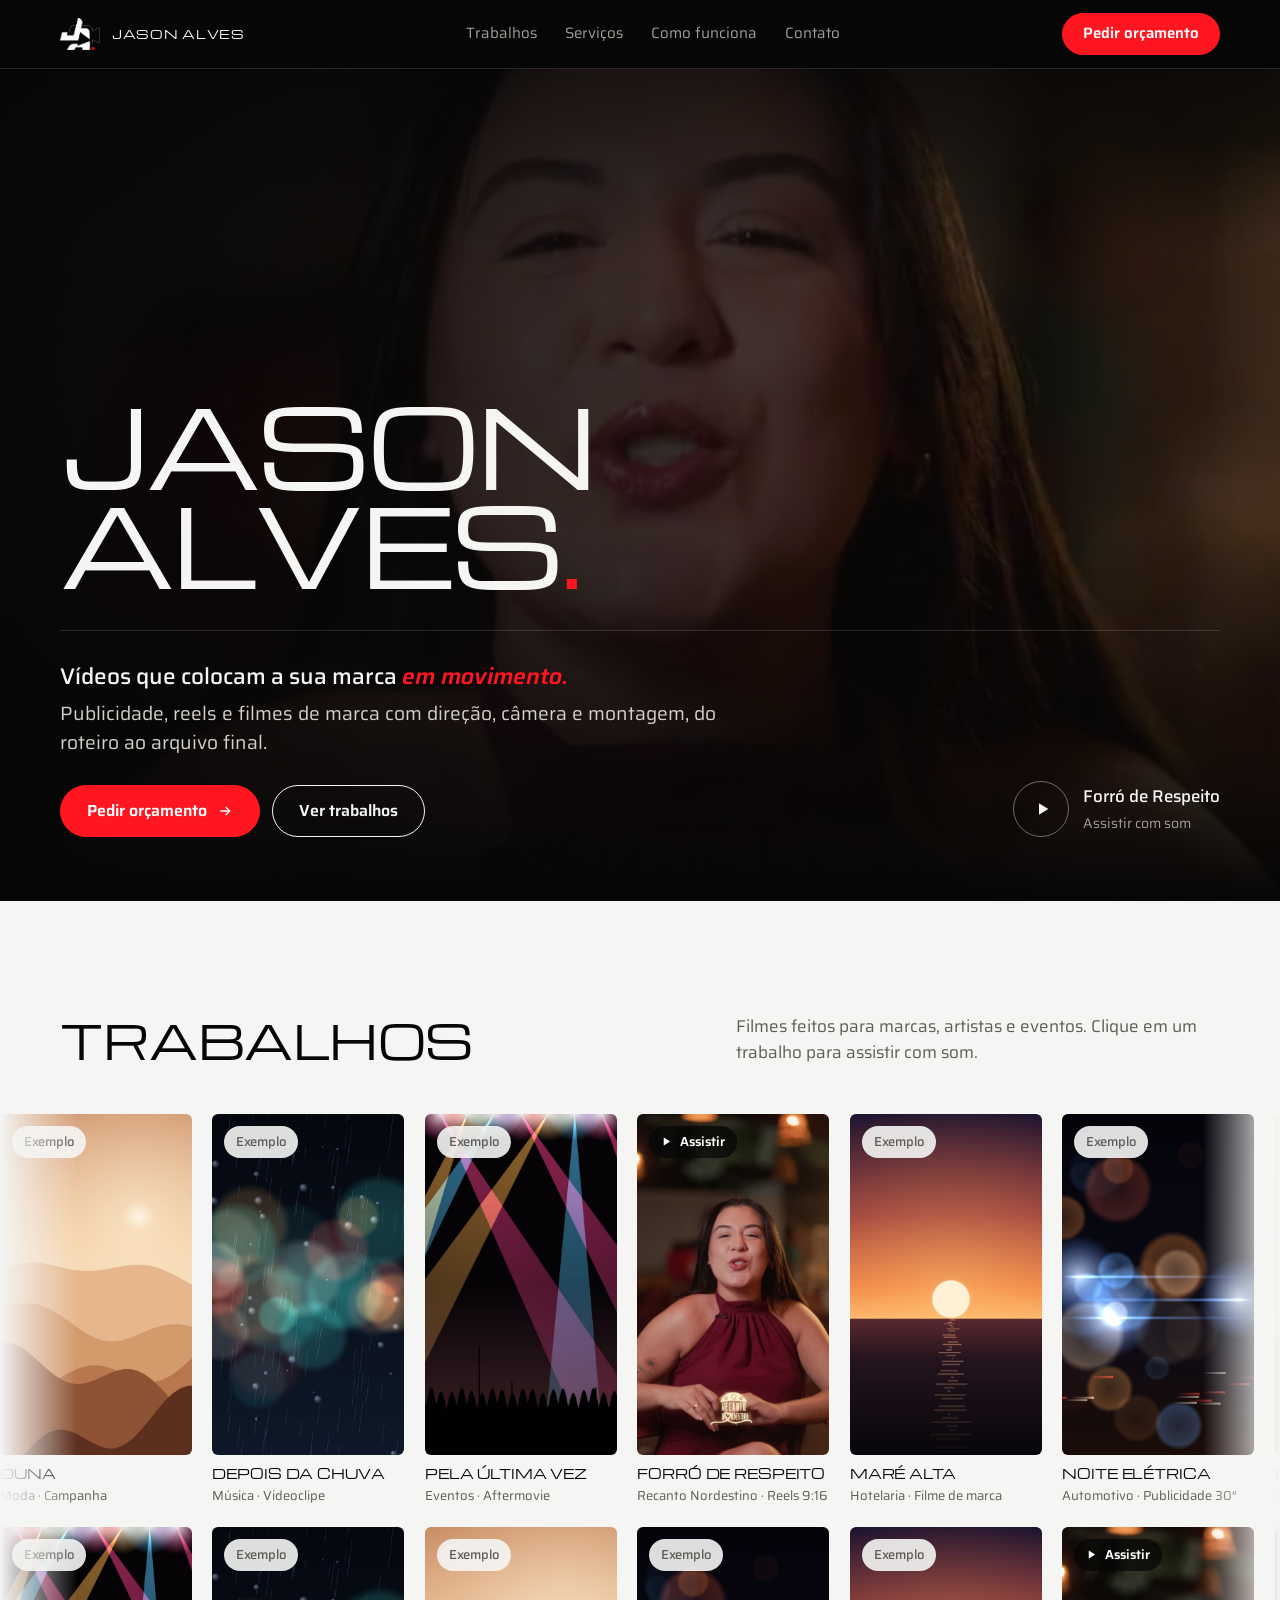
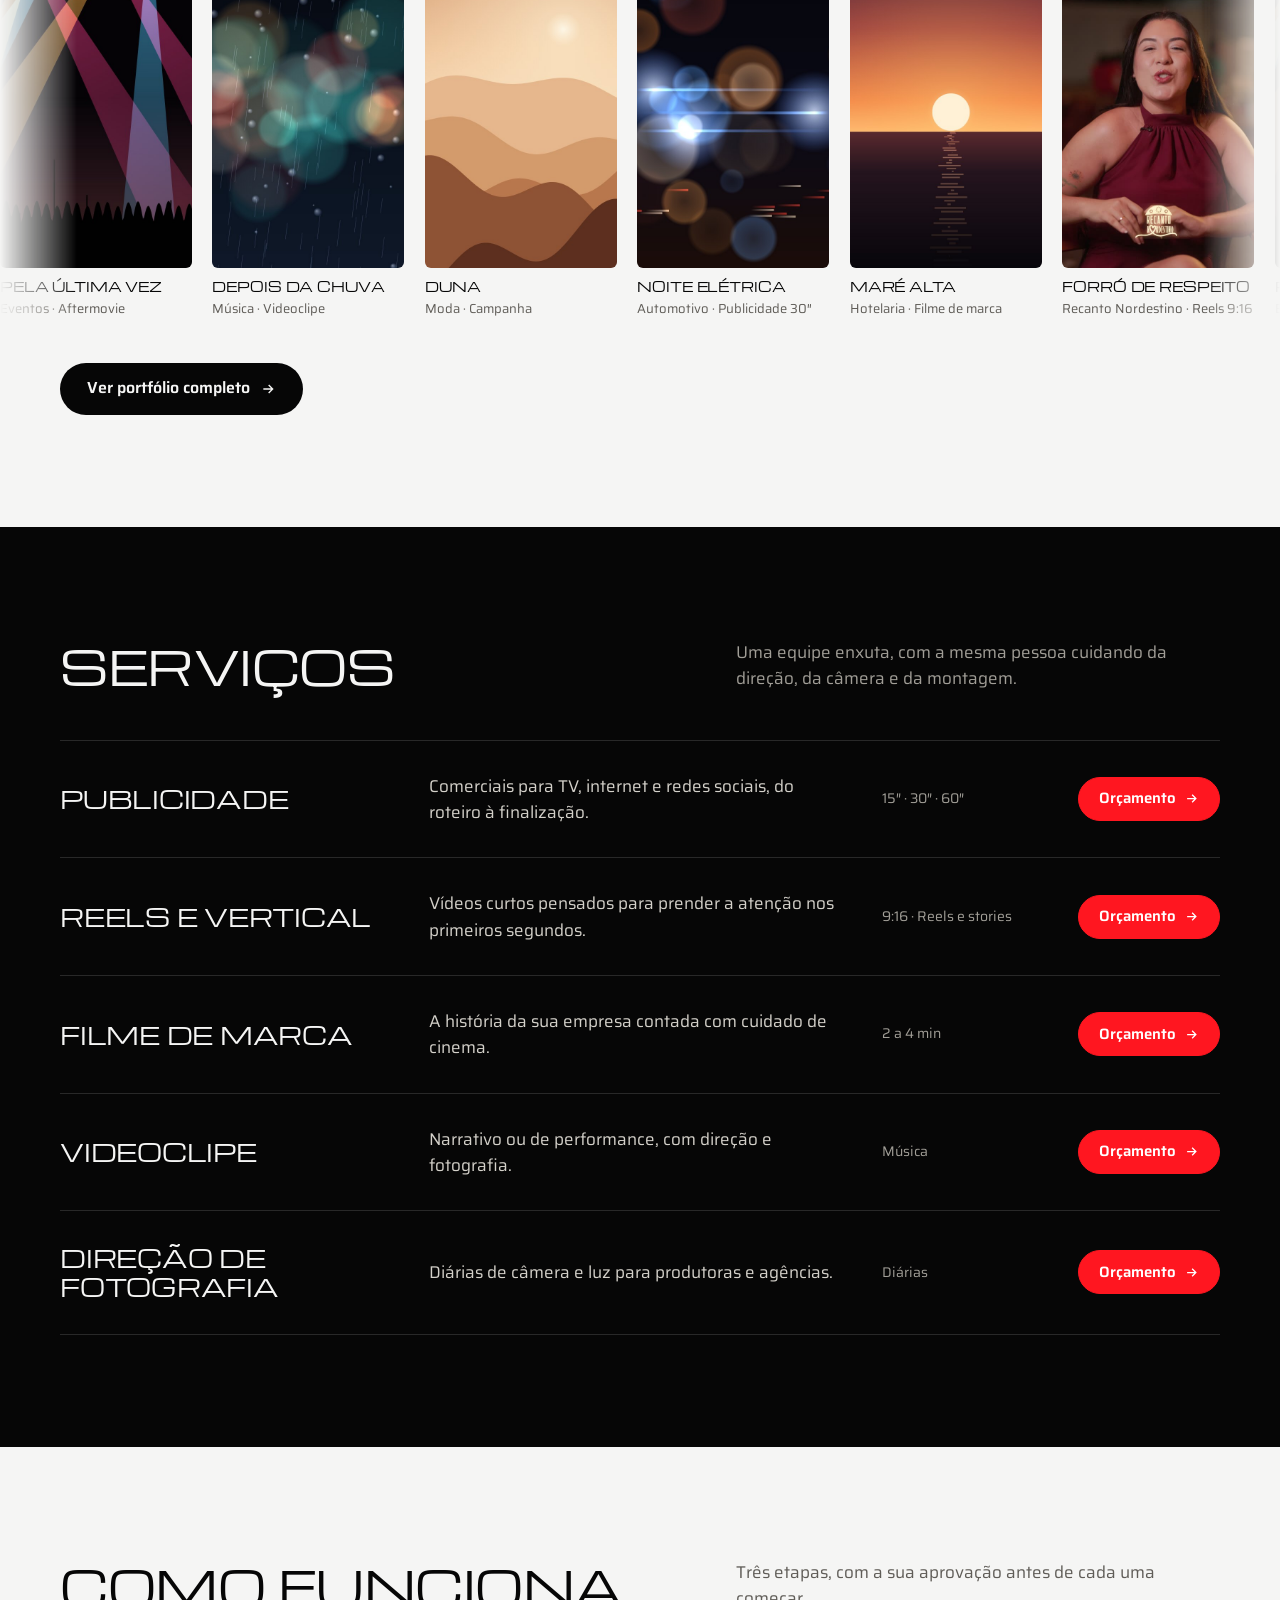
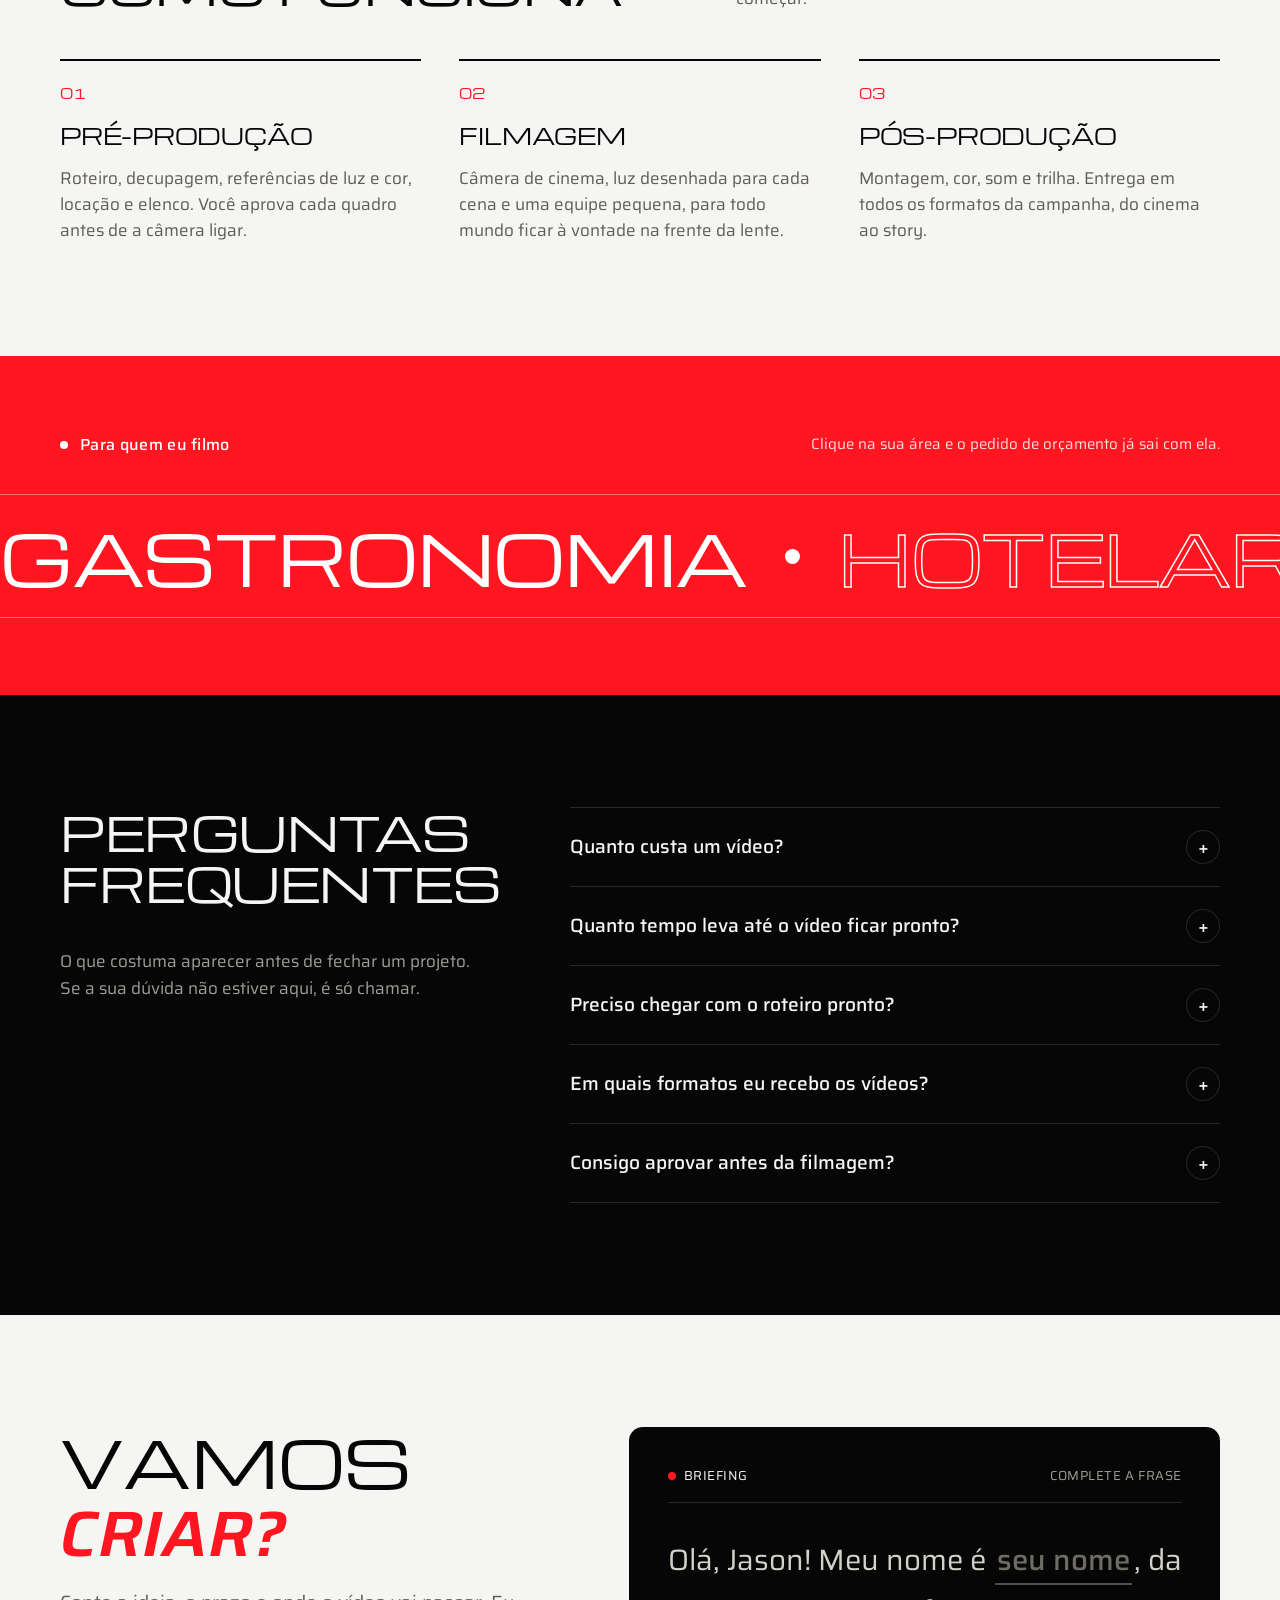
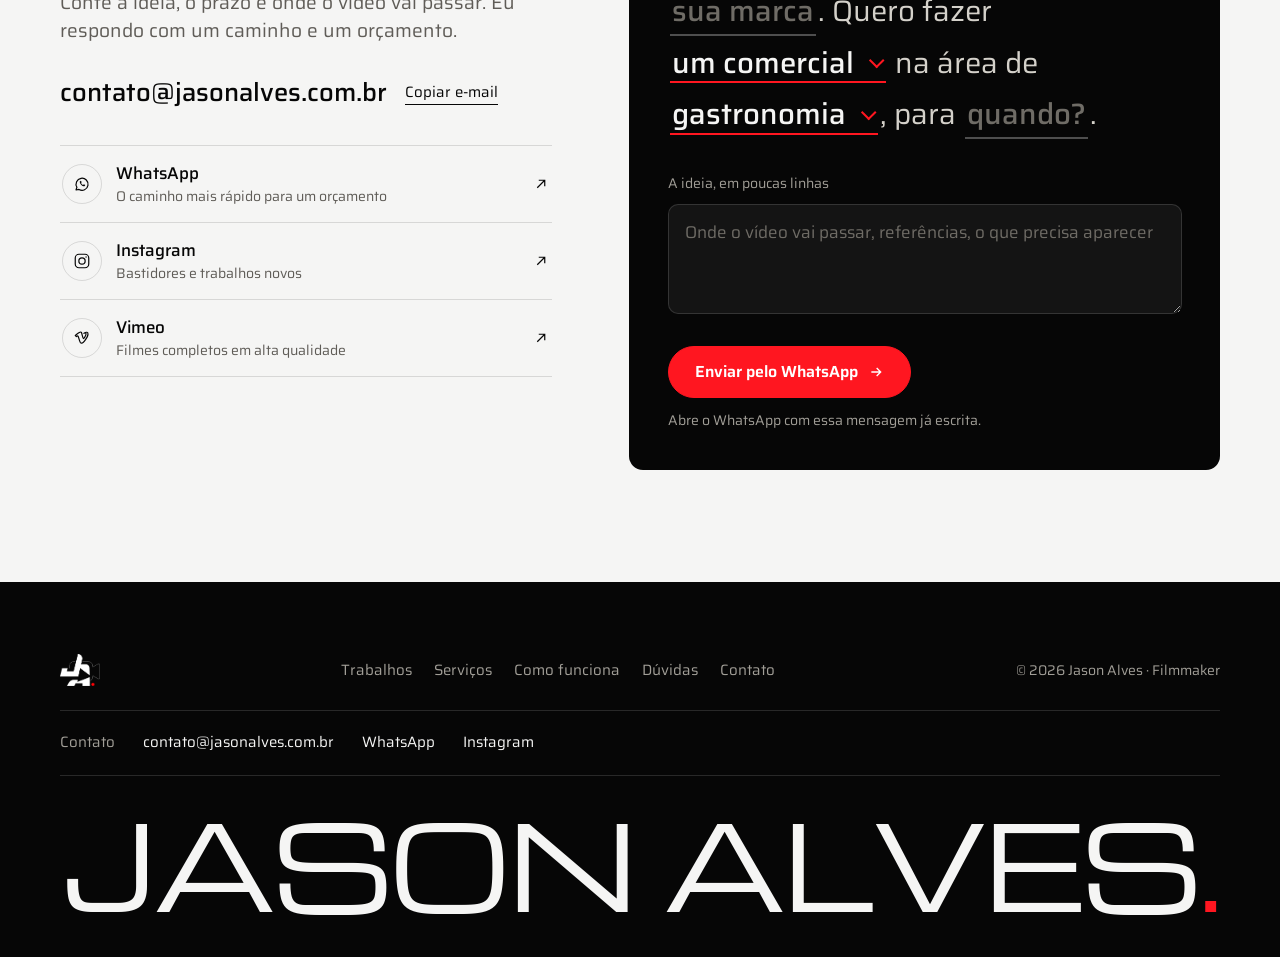
==== commit 8870195b: "Nome menor no hero, segmentos em faixa corrida e preenchimento só nos botões - Hero: nome menor e ma" ====
--- a/index.html
+++ b/index.html
@@ -25,7 +25,7 @@
     <nav class="menu" aria-label="Principal">
       <a href="/trabalhos">Trabalhos</a><a href="/#servicos">Serviços</a><a href="/#processo">Como funciona</a><a href="/#contato">Contato</a>
     </nav>
-    <a class="btn btn-red" href="/#contato">Pedir orçamento</a>
+    <a class="btn btn-red fx" href="/#contato">Pedir orçamento</a>
   </div>
 </header>
 
@@ -38,7 +38,7 @@
       <div>
         <p class="lead"><strong>Vídeos que colocam a sua marca <em>em movimento.</em></strong> Publicidade, reels e filmes de marca com direção, câmera e montagem, do roteiro ao arquivo final.</p>
         <div class="cta">
-          <a class="btn btn-red" href="#contato">Pedir orçamento
+          <a class="btn btn-red fx" href="#contato">Pedir orçamento
             <svg viewBox="0 0 24 24" fill="none" stroke="currentColor" stroke-width="2" aria-hidden="true"><path d="M5 12h14M13 6l6 6-6 6"/></svg></a>
           <a class="btn btn-ghost" href="#trabalhos">Ver trabalhos</a>
         </div>
@@ -74,11 +74,11 @@
       <p>Uma equipe enxuta, com a mesma pessoa cuidando da direção, da câmera e da montagem.</p>
     </div>
     <ul class="svc">
-      <li><a href="#contato" data-tipo="Publicidade" aria-label="Pedir orçamento de Publicidade"><h3>Publicidade</h3><p>Comerciais para TV, internet e redes sociais, do roteiro à finalização.</p><span class="fmt">15″ · 30″ · 60″</span><span class="go" aria-hidden="true">Orçamento<svg viewBox="0 0 24 24" fill="none" stroke="currentColor" stroke-width="2"><path d="M7 17 17 7M9 7h8v8"/></svg></span></a></li>
-      <li><a href="#contato" data-tipo="Reels" aria-label="Pedir orçamento de Reels e vertical"><h3>Reels e vertical</h3><p>Vídeos curtos pensados para prender a atenção nos primeiros segundos.</p><span class="fmt">9:16 · Reels e stories</span><span class="go" aria-hidden="true">Orçamento<svg viewBox="0 0 24 24" fill="none" stroke="currentColor" stroke-width="2"><path d="M7 17 17 7M9 7h8v8"/></svg></span></a></li>
-      <li><a href="#contato" data-tipo="Filme de marca" aria-label="Pedir orçamento de Filme de marca"><h3>Filme de marca</h3><p>A história da sua empresa contada com cuidado de cinema.</p><span class="fmt">2 a 4 min</span><span class="go" aria-hidden="true">Orçamento<svg viewBox="0 0 24 24" fill="none" stroke="currentColor" stroke-width="2"><path d="M7 17 17 7M9 7h8v8"/></svg></span></a></li>
-      <li><a href="#contato" data-tipo="Videoclipe" aria-label="Pedir orçamento de Videoclipe"><h3>Videoclipe</h3><p>Narrativo ou de performance, com direção e fotografia.</p><span class="fmt">Música</span><span class="go" aria-hidden="true">Orçamento<svg viewBox="0 0 24 24" fill="none" stroke="currentColor" stroke-width="2"><path d="M7 17 17 7M9 7h8v8"/></svg></span></a></li>
-      <li><a href="#contato" data-tipo="Direção de fotografia" aria-label="Pedir orçamento de Direção de fotografia"><h3>Direção de fotografia</h3><p>Diárias de câmera e luz para produtoras e agências.</p><span class="fmt">Diárias</span><span class="go" aria-hidden="true">Orçamento<svg viewBox="0 0 24 24" fill="none" stroke="currentColor" stroke-width="2"><path d="M7 17 17 7M9 7h8v8"/></svg></span></a></li>
+      <li><h3>Publicidade</h3><p>Comerciais para TV, internet e redes sociais, do roteiro à finalização.</p><span>15″ · 30″ · 60″</span><a class="ask fx" href="#contato" data-tipo="Publicidade">Orçamento<svg viewBox="0 0 24 24" fill="none" stroke="currentColor" stroke-width="2" aria-hidden="true"><path d="M5 12h14M13 6l6 6-6 6"/></svg></a></li>
+      <li><h3>Reels e vertical</h3><p>Vídeos curtos pensados para prender a atenção nos primeiros segundos.</p><span>9:16 · Reels e stories</span><a class="ask fx" href="#contato" data-tipo="Reels">Orçamento<svg viewBox="0 0 24 24" fill="none" stroke="currentColor" stroke-width="2" aria-hidden="true"><path d="M5 12h14M13 6l6 6-6 6"/></svg></a></li>
+      <li><h3>Filme de marca</h3><p>A história da sua empresa contada com cuidado de cinema.</p><span>2 a 4 min</span><a class="ask fx" href="#contato" data-tipo="Filme de marca">Orçamento<svg viewBox="0 0 24 24" fill="none" stroke="currentColor" stroke-width="2" aria-hidden="true"><path d="M5 12h14M13 6l6 6-6 6"/></svg></a></li>
+      <li><h3>Videoclipe</h3><p>Narrativo ou de performance, com direção e fotografia.</p><span>Música</span><a class="ask fx" href="#contato" data-tipo="Videoclipe">Orçamento<svg viewBox="0 0 24 24" fill="none" stroke="currentColor" stroke-width="2" aria-hidden="true"><path d="M5 12h14M13 6l6 6-6 6"/></svg></a></li>
+      <li><h3>Direção de fotografia</h3><p>Diárias de câmera e luz para produtoras e agências.</p><span>Diárias</span><a class="ask fx" href="#contato" data-tipo="Direção de fotografia">Orçamento<svg viewBox="0 0 24 24" fill="none" stroke="currentColor" stroke-width="2" aria-hidden="true"><path d="M5 12h14M13 6l6 6-6 6"/></svg></a></li>
     </ul>
   </div>
 </section>
@@ -98,22 +98,11 @@
 </section>
 
 <section class="band" aria-labelledby="band-t">
-  <div class="wrap">
-    <div class="band-head">
-      <h2 id="band-t">Para quem<br>eu filmo</h2>
-      <p>Marcas que vendem experiência e precisam que ela apareça na tela. Escolha a sua área e o pedido de orçamento já sai com ela.</p>
-    </div>
-    <ul class="segs">
-      <li><a href="#contato" data-seg="Gastronomia"><span class="n">01</span><b>Gastronomia</b><small>Restaurantes, bares e food service</small></a></li>
-      <li><a href="#contato" data-seg="Hotelaria e turismo"><span class="n">02</span><b>Hotelaria</b><small>Hotéis, pousadas e turismo</small></a></li>
-      <li><a href="#contato" data-seg="Estética e beleza"><span class="n">03</span><b>Estética</b><small>Clínicas, salões e beleza</small></a></li>
-      <li><a href="#contato" data-seg="Moda"><span class="n">04</span><b>Moda</b><small>Marcas, coleções e lookbooks</small></a></li>
-      <li><a href="#contato" data-seg="Saúde e bem-estar"><span class="n">05</span><b>Saúde</b><small>Consultórios e bem-estar</small></a></li>
-      <li><a href="#contato" data-seg="Imobiliário"><span class="n">06</span><b>Imobiliário</b><small>Lançamentos e decorados</small></a></li>
-      <li><a href="#contato" data-seg="Eventos"><span class="n">07</span><b>Eventos</b><small>Shows, festas e corporativo</small></a></li>
-      <li><a href="#contato" data-seg="Música"><span class="n">08</span><b>Música</b><small>Artistas, clipes e turnês</small></a></li>
-    </ul>
-  </div>
+  <div class="wrap band-head">
+    <h2 id="band-t"><span class="rec" aria-hidden="true"></span>Para quem eu filmo</h2>
+    <p>Clique na sua área e o pedido de orçamento já sai com ela.</p>
+  </div>
+  <div class="seg-row"><div class="seg-track"><ul class="seg-set"><li><a href="#contato" data-seg="Gastronomia">Gastronomia</a></li><li><a href="#contato" data-seg="Hotelaria e turismo">Hotelaria</a></li><li><a href="#contato" data-seg="Estética e beleza">Estética</a></li><li><a href="#contato" data-seg="Moda">Moda</a></li><li><a href="#contato" data-seg="Saúde e bem-estar">Saúde</a></li><li><a href="#contato" data-seg="Imobiliário">Imobiliário</a></li><li><a href="#contato" data-seg="Eventos">Eventos</a></li><li><a href="#contato" data-seg="Música">Música</a></li></ul><ul class="seg-set" aria-hidden="true"><li><a href="#contato" data-seg="Gastronomia" tabindex="-1">Gastronomia</a></li><li><a href="#contato" data-seg="Hotelaria e turismo" tabindex="-1">Hotelaria</a></li><li><a href="#contato" data-seg="Estética e beleza" tabindex="-1">Estética</a></li><li><a href="#contato" data-seg="Moda" tabindex="-1">Moda</a></li><li><a href="#contato" data-seg="Saúde e bem-estar" tabindex="-1">Saúde</a></li><li><a href="#contato" data-seg="Imobiliário" tabindex="-1">Imobiliário</a></li><li><a href="#contato" data-seg="Eventos" tabindex="-1">Eventos</a></li><li><a href="#contato" data-seg="Música" tabindex="-1">Música</a></li></ul></div></div>
 </section>
 
 <section class="faq dark" id="duvidas">
@@ -173,7 +162,7 @@
       <label class="idea" for="f-msg"><span>A ideia, em poucas linhas</span>
         <textarea id="f-msg" name="msg" rows="3" placeholder="Onde o vídeo vai passar, referências, o que precisa aparecer"></textarea></label>
       <div class="brief-send">
-        <a class="btn btn-red" id="send" href="https://wa.me/5511999999999" target="_blank" rel="noopener">Enviar pelo WhatsApp
+        <a class="btn btn-red fx" id="send" href="https://wa.me/5511999999999" target="_blank" rel="noopener">Enviar pelo WhatsApp
           <svg viewBox="0 0 24 24" fill="none" stroke="currentColor" stroke-width="2" aria-hidden="true"><path d="M5 12h14M13 6l6 6-6 6"/></svg></a>
         <p class="note">Abre o WhatsApp com essa mensagem já escrita.</p>
       </div>
--- a/assets/site.css
+++ b/assets/site.css
@@ -49,11 +49,11 @@
 @media (max-width:520px){.brand span{display:none}.top .btn{white-space:nowrap;padding:0 16px;font-size:14px}}
 
 /* Hero: vídeo de fundo esmaecido, nome em destaque */
-.hero{position:relative;isolation:isolate;overflow:hidden;min-height:min(calc(100svh - 68px),900px);display:flex;align-items:flex-end;padding-block:clamp(56px,8vw,96px) clamp(40px,5vw,64px)}
+.hero{position:relative;isolation:isolate;overflow:hidden;min-height:min(calc(100svh - 68px),860px);display:flex;align-items:flex-end;padding-block:clamp(56px,8vw,96px) clamp(40px,5vw,64px)}
 .hero>.wrap{width:100%}
 .hero-bg{position:absolute;inset:0;z-index:-2;width:100%;height:100%;max-width:none;object-fit:cover;object-position:62% 30%;opacity:.6}
 .hero::before{content:"";position:absolute;inset:0;z-index:-1;background:linear-gradient(90deg,rgba(6,6,6,.92) 0%,rgba(6,6,6,.6) 45%,rgba(6,6,6,.15) 100%),linear-gradient(0deg,var(--ink) 0%,rgba(6,6,6,0) 45%),linear-gradient(180deg,rgba(6,6,6,.6) 0%,rgba(6,6,6,0) 22%)}
-.hero-name{font-size:clamp(58px,13vw,196px);line-height:.9;letter-spacing:-.035em;margin:0}
+.hero-name{font-size:clamp(46px,min(8.4vw,15svh),132px);line-height:.92;letter-spacing:-.035em;margin:0}
 .hero-name i{font-style:normal;color:var(--red)}
 .hero-foot{display:flex;justify-content:space-between;align-items:flex-end;gap:32px;flex-wrap:wrap;margin-top:clamp(24px,3vw,40px);padding-top:clamp(20px,2.4vw,28px);border-top:1px solid var(--line-dark)}
 .hero .lead{color:#d4d1ca;max-width:52ch}
@@ -70,7 +70,7 @@
   .hero{min-height:calc(100svh - 68px - 72px)}
   .hero-bg{object-position:50% 25%}
   .hero::before{background:linear-gradient(0deg,var(--ink) 0%,rgba(6,6,6,.82) 45%,rgba(6,6,6,.35) 100%)}
-  .hero-name{font-size:clamp(58px,19vw,150px)}
+  .hero-name{font-size:clamp(46px,15vw,110px)}
   .hero-play{order:-1}
 }
 
@@ -88,21 +88,23 @@
 .work p{margin:4px 0 0;font-size:15px;color:var(--stone)}
 @media (max-width:820px){.works-grid{grid-template-columns:repeat(2,minmax(0,1fr))}}
 
-/* Services: a linha inteira é o link; o vermelho entra pelo lado de onde o mouse veio e sai pelo lado para onde foi */
+/* Services */
 .svc{list-style:none;margin:0;padding:0;border-top:1px solid var(--line-dark)}
-.svc li{border-bottom:1px solid var(--line-dark)}
-.svc a{position:relative;isolation:isolate;display:grid;grid-template-columns:minmax(0,1fr) minmax(0,1.25fr) 150px 120px;gap:clamp(16px,3vw,48px);align-items:baseline;padding:clamp(22px,2.6vw,32px) clamp(12px,1.4vw,20px);margin-inline:calc(-1 * clamp(12px,1.4vw,20px))}
-.svc a::before{content:"";position:absolute;inset:0;z-index:-1;background:var(--red);transform:scaleY(0);transform-origin:50% var(--from,100%);transition:transform .42s cubic-bezier(.7,0,.2,1)}
-.svc a.on::before{transform:scaleY(1)}
+.svc li{display:grid;grid-template-columns:minmax(0,1fr) minmax(0,1.25fr) 150px 150px;gap:clamp(16px,3vw,48px);align-items:center;padding-block:clamp(22px,2.6vw,32px);border-bottom:1px solid var(--line-dark)}
 .svc h3{font-size:clamp(18px,1.9vw,26px);line-height:1.2}
-.svc p{margin:0;color:#d4d1ca;transition:color .3s}
-.svc .fmt{font-size:14px;color:var(--ash);white-space:nowrap;transition:color .3s}
-.svc .go{justify-self:end;display:inline-flex;align-items:center;gap:8px;font-size:15px;font-weight:600;color:var(--red);white-space:nowrap;transition:color .3s}
-.svc .go svg{width:18px;height:18px;transition:transform .3s}
-.svc a.on p,.svc a.on .fmt,.svc a.on .go{color:#fff}
-.svc a.on .go svg{transform:rotate(45deg)}
-.svc a:focus-visible{outline-offset:-2px}
-@media (max-width:820px){.svc a{grid-template-columns:1fr auto;gap:6px 16px;align-items:center}.svc h3{grid-column:1}.svc .go{grid-column:2;grid-row:1}.svc p,.svc .fmt{grid-column:1/-1}.svc .fmt{white-space:normal}.svc .go{font-size:0;gap:0}}
+.svc p{margin:0;color:#d4d1ca}
+.svc span{font-size:14px;color:var(--ash);white-space:nowrap}
+.svc .ask{justify-self:end;display:inline-flex;align-items:center;gap:8px;min-height:44px;padding:0 20px;border-radius:100px;background:var(--red);border:1px solid var(--red);color:#fff;font-size:15px;font-weight:600;white-space:nowrap}
+.svc .ask svg{width:15px;height:15px}
+@media (max-width:820px){.svc li{grid-template-columns:1fr;gap:8px}.svc span{white-space:normal}.svc .ask{justify-self:start;margin-top:8px}}
+
+/* Preenchimento dos botões vermelhos: o branco nasce no ponto onde o mouse entra e recolhe para onde ele sai */
+.fx{position:relative;overflow:hidden;isolation:isolate;border-color:var(--red);transition:color .35s}
+.fx::before{content:"";position:absolute;z-index:-1;left:var(--x,50%);top:var(--y,50%);width:var(--d,320px);height:var(--d,320px);margin:calc(var(--d,320px) / -2) 0 0 calc(var(--d,320px) / -2);border-radius:50%;background:#fff;transform:scale(0);transition:transform .5s cubic-bezier(.6,0,.2,1);pointer-events:none}
+.fx.in::before{transform:scale(1)}
+.fx.in{color:var(--red)}
+.btn-red.fx:hover{background:var(--red)}
+@media (prefers-reduced-motion:reduce){.fx::before{transition:none}}
 
 /* Process */
 .steps{display:grid;grid-template-columns:repeat(3,minmax(0,1fr));gap:clamp(20px,3vw,40px);list-style:none;margin:0;padding:0;counter-reset:step}
@@ -113,22 +115,22 @@
 @media (max-width:820px){.steps{grid-template-columns:1fr}}
 
 /* Segments band */
-.band{background:var(--red);color:#fff}
-.band-head{display:flex;justify-content:space-between;align-items:flex-end;gap:24px 48px;flex-wrap:wrap;margin-bottom:clamp(32px,4vw,56px)}
-.band h2{font-size:clamp(34px,5.4vw,80px);line-height:1}
-.band-head p{margin:0;max-width:40ch;color:rgba(255,255,255,.88)}
-.segs{list-style:none;margin:0;padding:0;display:grid;grid-template-columns:repeat(4,minmax(0,1fr));border-top:1px solid rgba(255,255,255,.35);border-left:1px solid rgba(255,255,255,.35)}
-.segs li{border-right:1px solid rgba(255,255,255,.35);border-bottom:1px solid rgba(255,255,255,.35)}
-.segs a{display:flex;flex-direction:column;height:100%;min-height:clamp(150px,14vw,200px);padding:clamp(16px,1.8vw,24px);transition:background-color .25s,color .25s}
-.segs .n{font-family:var(--f-display);font-size:12px;opacity:.75}
-.segs b{margin-top:auto;font-family:var(--f-display);font-weight:400;text-transform:uppercase;font-size:clamp(14px,1.3vw,19px);line-height:1.15;letter-spacing:-.01em}
-.segs small{margin-top:8px;font-size:15px;line-height:1.35;color:rgba(255,255,255,.85);transition:color .25s}
-.segs a:hover{background:var(--ink)}
-.segs a:hover small{color:var(--ash)}
-.segs a:hover .n{color:var(--red);opacity:1}
-.segs a:focus-visible{outline-color:#fff;outline-offset:-4px}
-@media (max-width:1000px){.segs{grid-template-columns:repeat(2,minmax(0,1fr))}.segs a{min-height:150px}.segs b{font-size:clamp(16px,2.6vw,22px)}}
-@media (max-width:560px){.segs{grid-template-columns:1fr}.segs a{min-height:0;display:grid;grid-template-columns:34px minmax(0,1fr);gap:2px 10px;padding:16px}.segs .n{grid-row:1/3;padding-top:5px}.segs b{margin:0;font-size:18px}.segs small{margin:0}}
+.band{background:var(--red);color:#fff;overflow:hidden;padding-block:clamp(48px,6vw,80px)}
+.band-head{display:flex;justify-content:space-between;align-items:baseline;gap:8px 32px;flex-wrap:wrap;margin-bottom:clamp(24px,3vw,40px)}
+.band h2{display:flex;align-items:center;gap:12px;font-family:var(--f-body);text-transform:none;font-weight:500;font-size:16px;letter-spacing:.02em}
+.band h2 .rec{background:#fff}
+.band-head p{margin:0;font-size:15px;color:rgba(255,255,255,.85)}
+.seg-row{overflow:hidden;border-block:1px solid rgba(255,255,255,.35)}
+.seg-track{display:flex;width:max-content;animation:reel-run 40s linear infinite}
+.seg-row:hover .seg-track,.seg-row:focus-within .seg-track{animation-play-state:paused}
+.seg-set{display:flex;margin:0;padding:0;list-style:none}
+.seg-set li{display:flex;align-items:center}
+.seg-set li::after{content:"";width:.22em;height:.22em;margin:0 .55em;border-radius:50%;background:#fff;font-size:clamp(34px,5.4vw,78px)}
+.seg-set a{display:block;padding-block:clamp(14px,1.8vw,24px);font-family:var(--f-display);text-transform:uppercase;font-size:clamp(34px,5.4vw,78px);line-height:1.1;letter-spacing:-.02em;white-space:nowrap;transition:color .25s,-webkit-text-stroke-color .25s}
+.seg-set li:nth-child(even) a{color:transparent;-webkit-text-stroke:1.5px #fff}
+.seg-set a:hover,.seg-set li:nth-child(even) a:hover{color:var(--ink);-webkit-text-stroke-color:var(--ink)}
+.seg-set a:focus-visible{outline-color:#fff}
+@media (prefers-reduced-motion:reduce){.seg-track{animation:none;width:auto}.seg-set{flex-wrap:wrap;padding-inline:var(--pad)}.seg-set[aria-hidden="true"]{display:none}}
 
 /* Contact */
 .contact .wrap{display:grid;grid-template-columns:minmax(0,1fr) minmax(0,1.2fr);gap:clamp(40px,6vw,96px)}
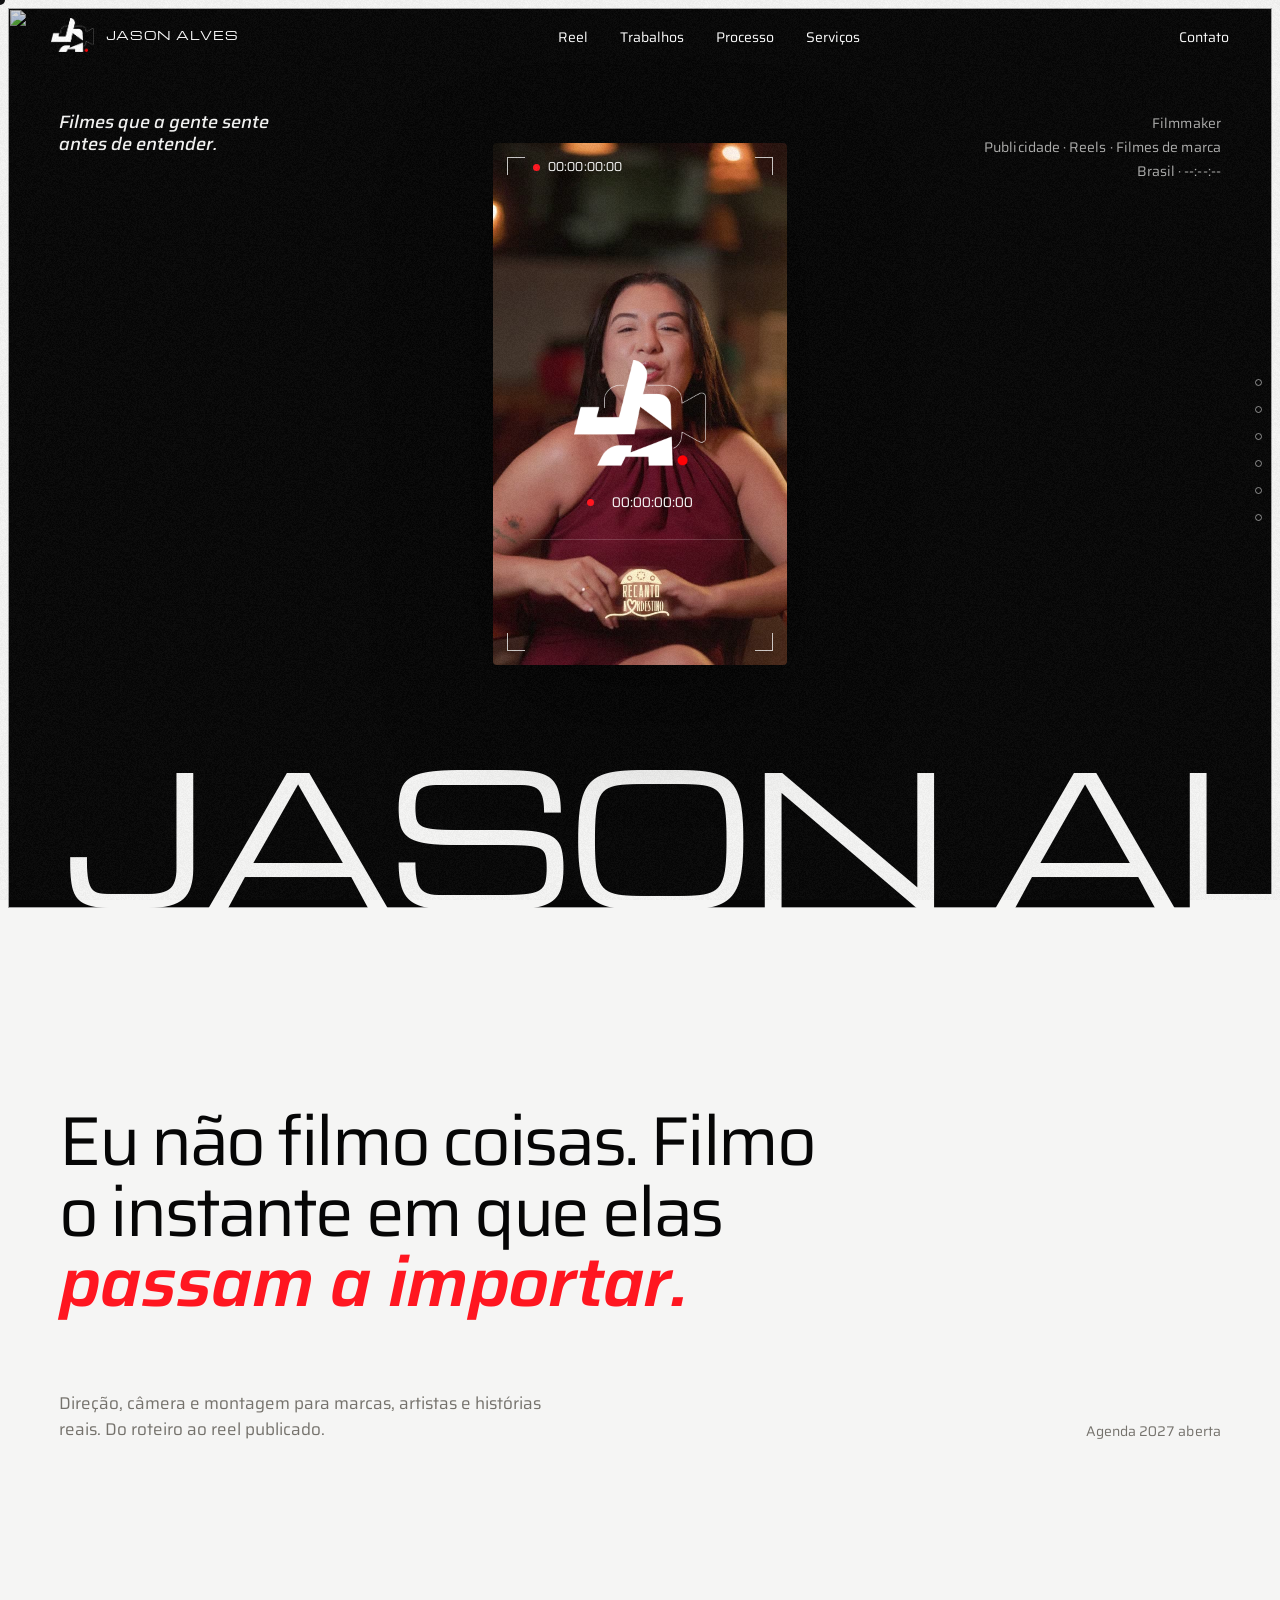
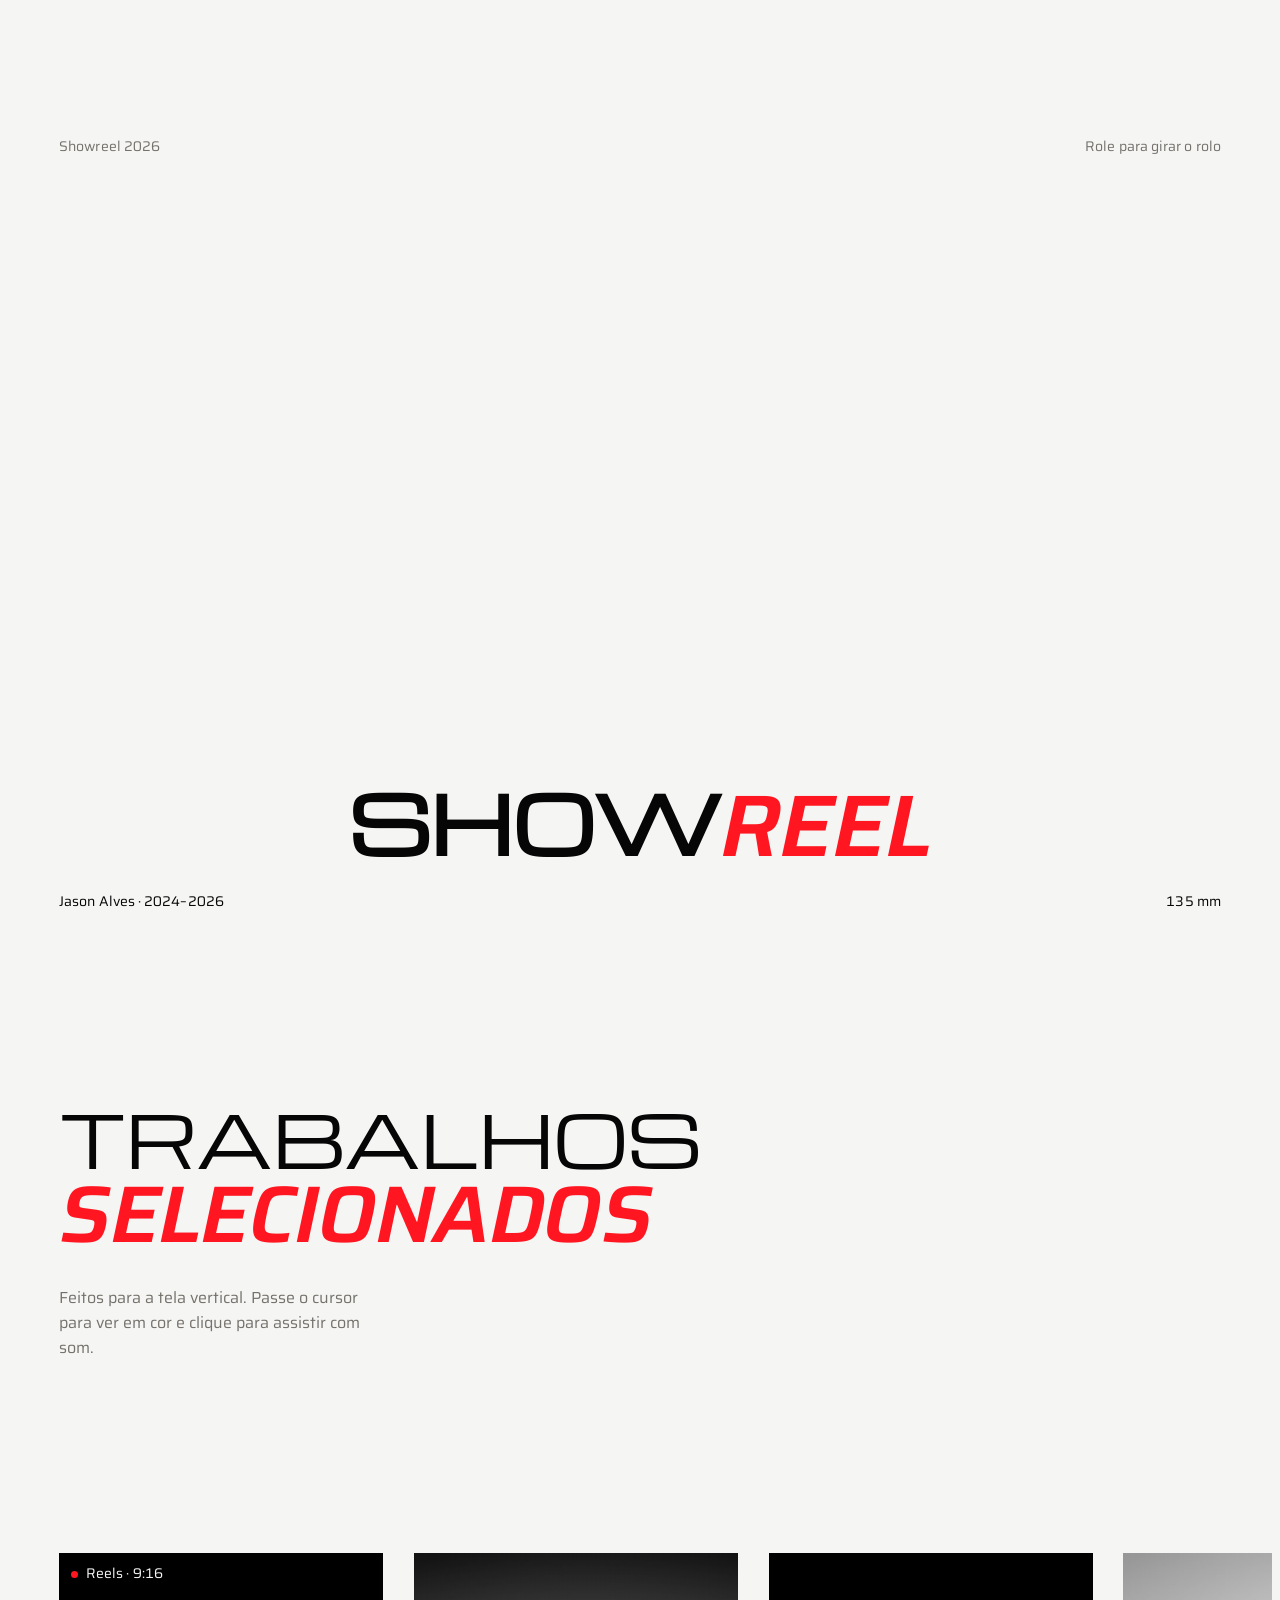
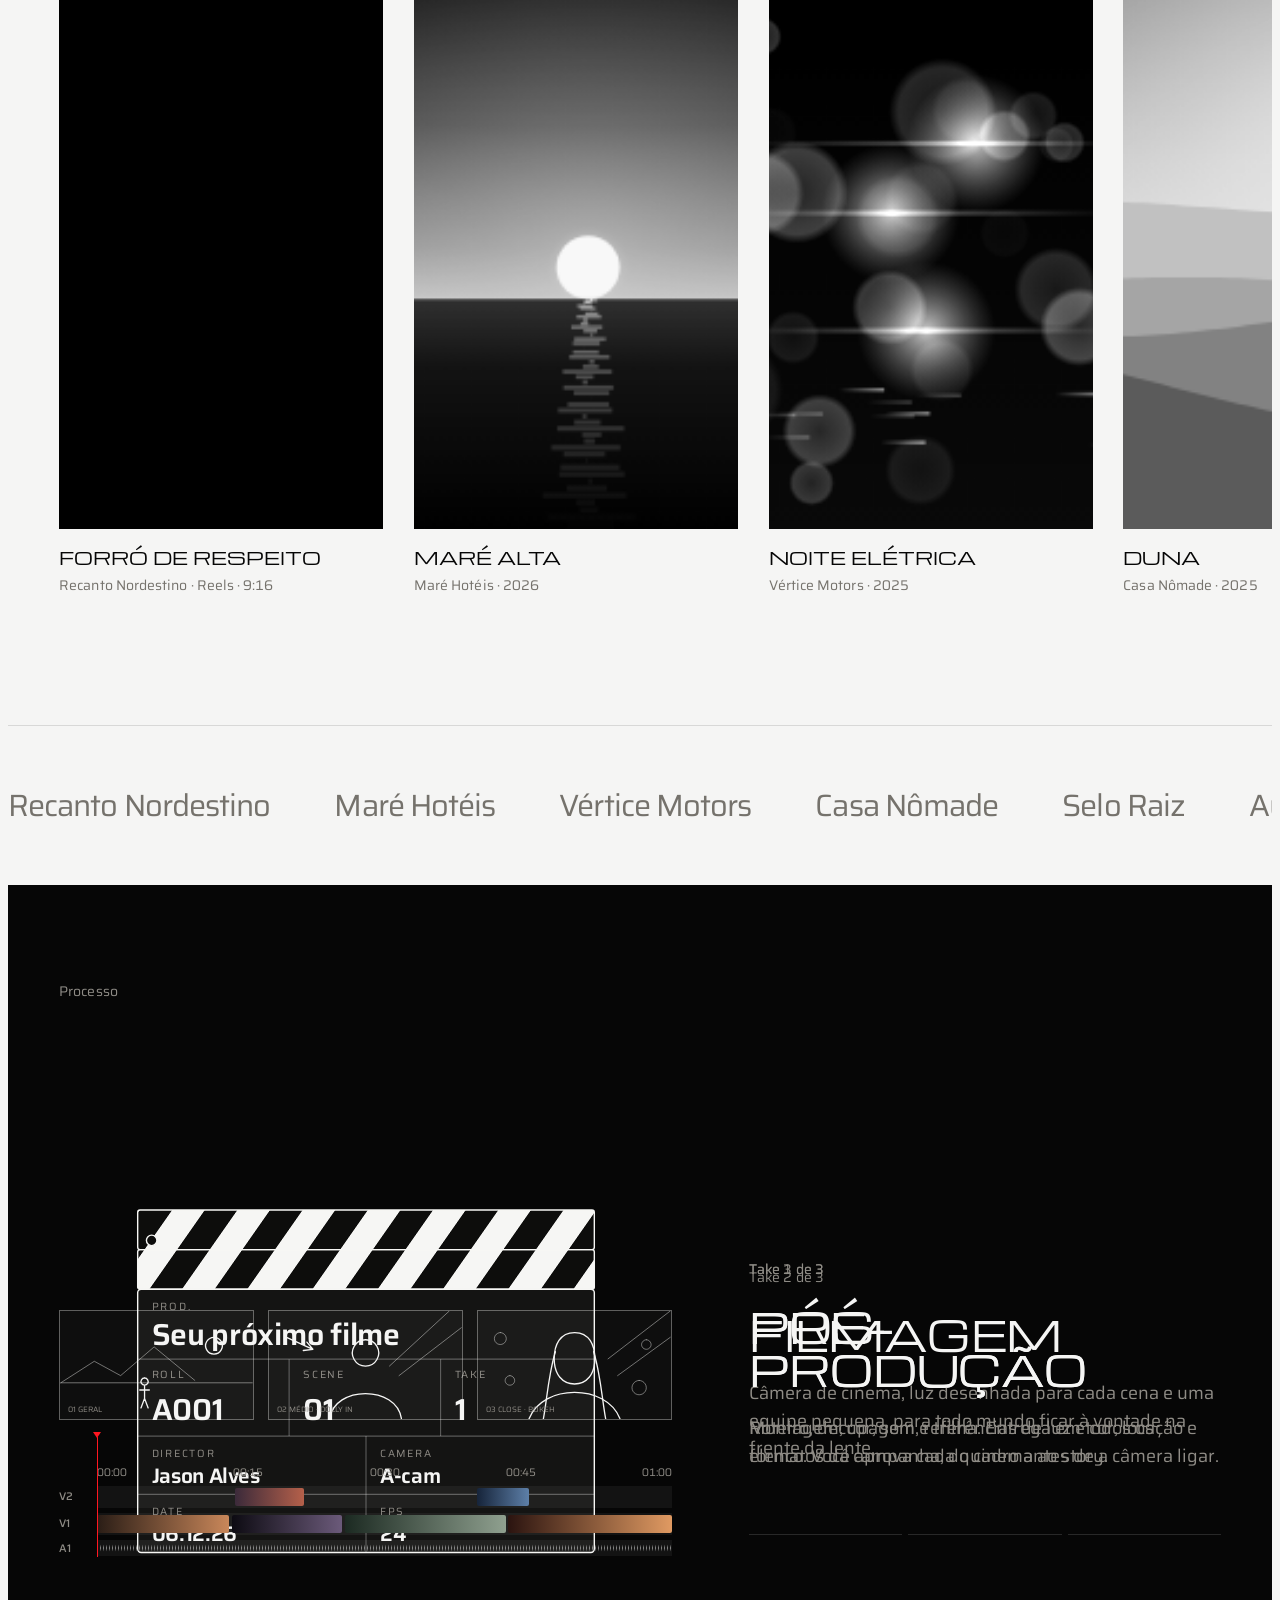
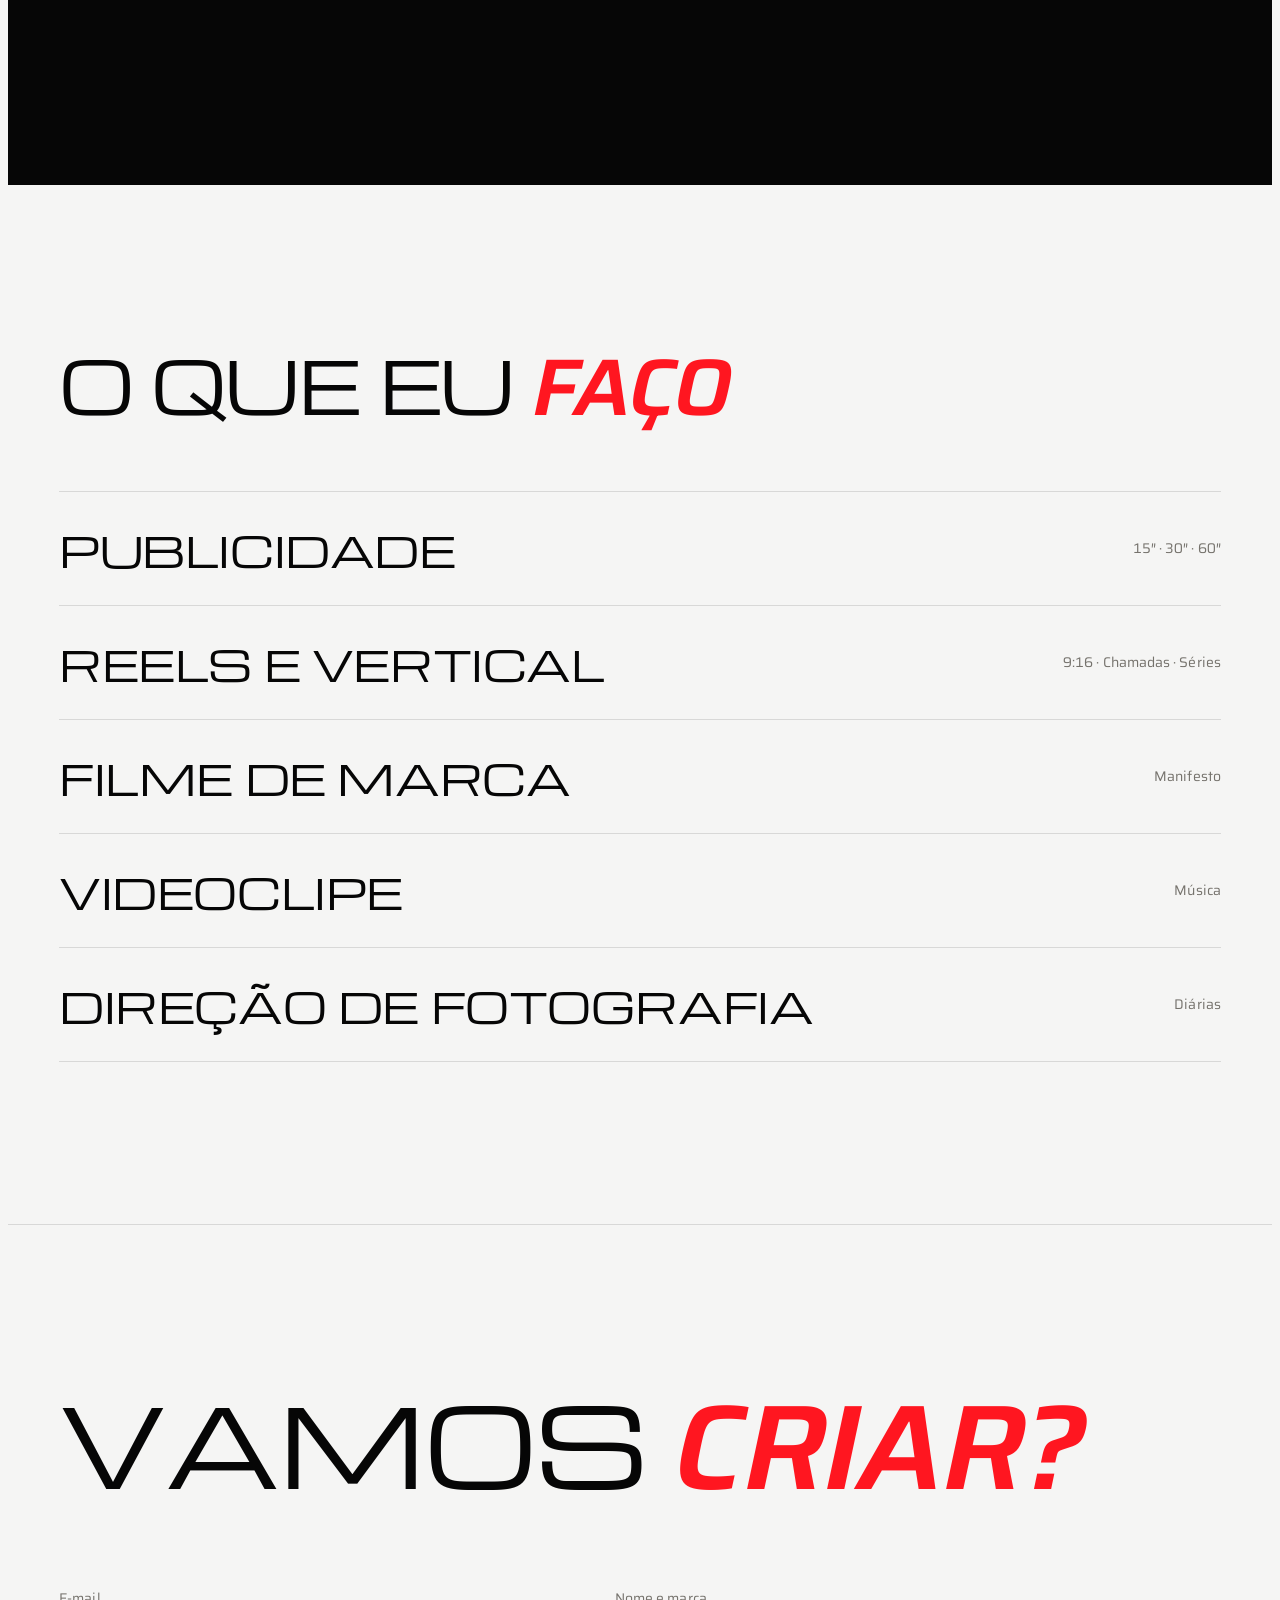
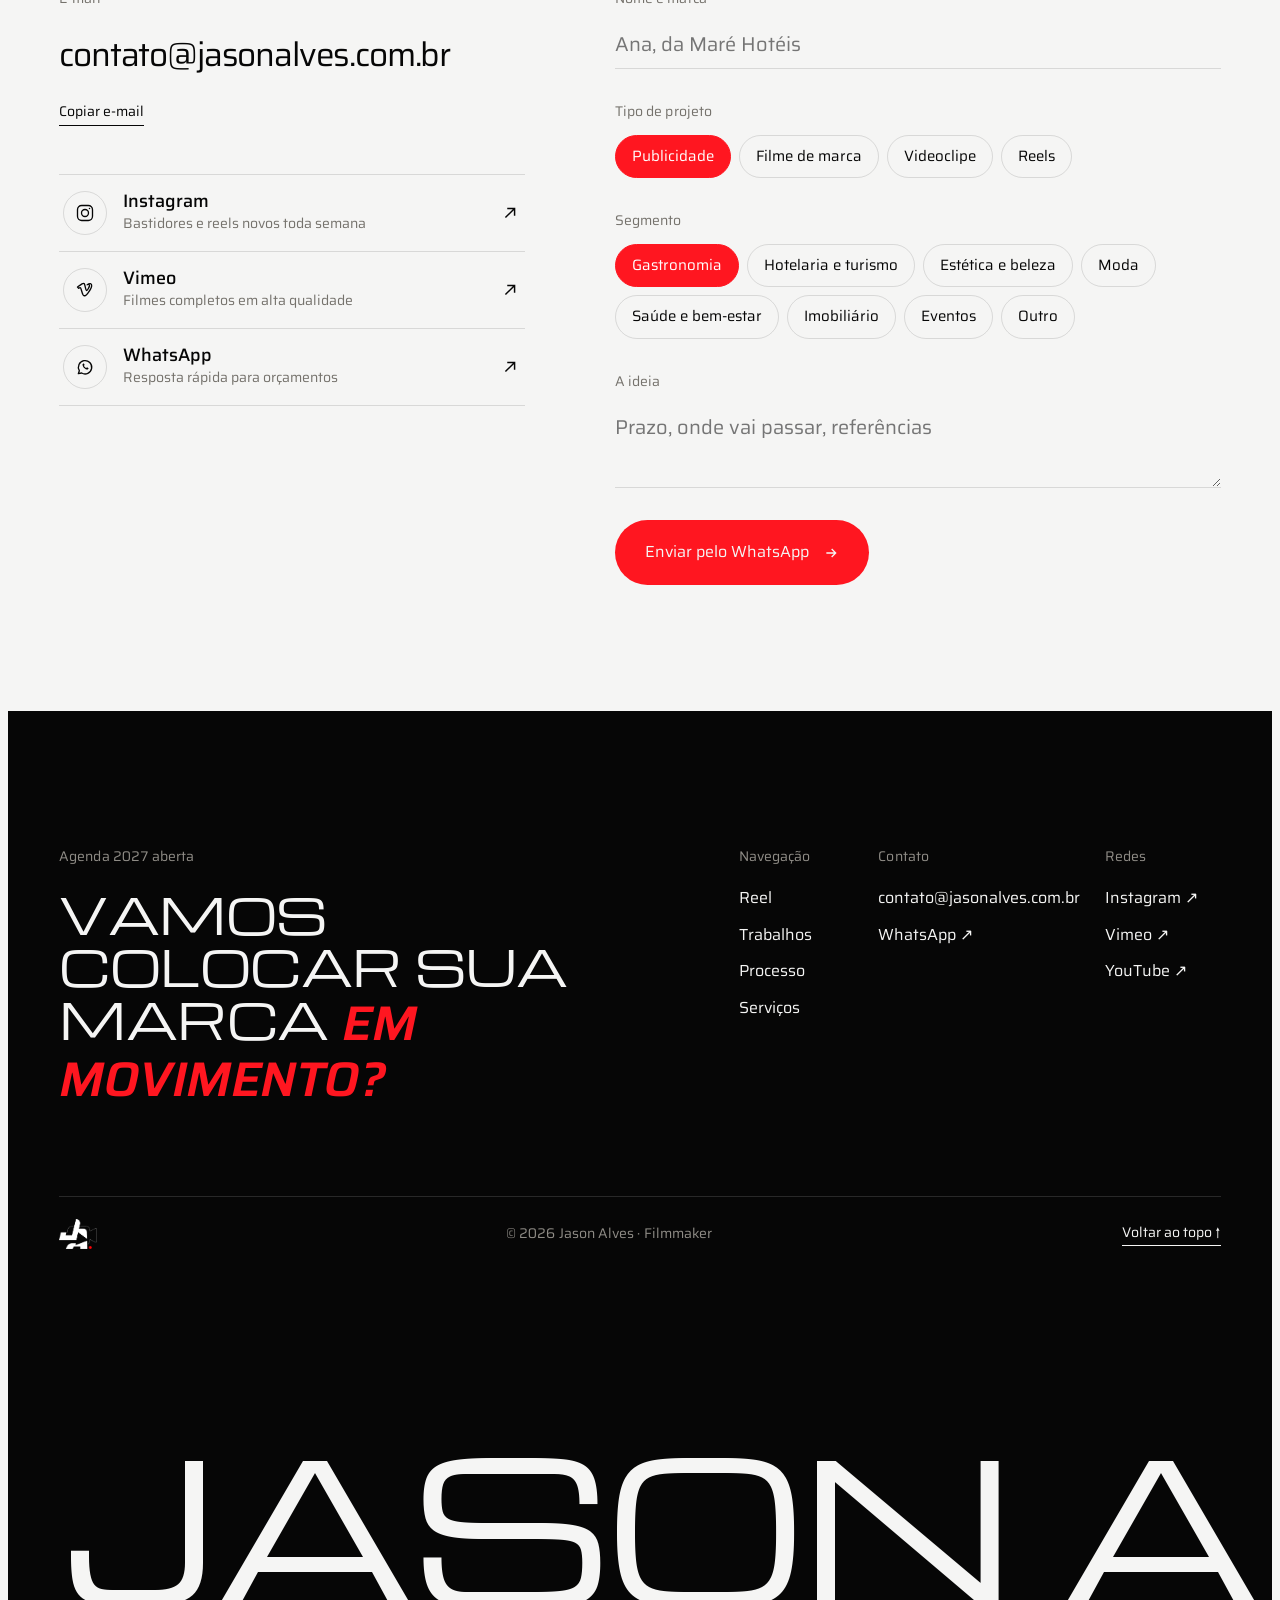
==== commit 31a653c8: "Merge 4a397a3bbada5ba765b186084b8d280dc40e2cf2 into 69b52978e35efdbb4781e84e461fa76fa471635a" ====
--- a/index.html
+++ b/index.html
@@ -3,201 +3,1623 @@
 <head>
 <meta charset="utf-8">
 <meta name="viewport" content="width=device-width, initial-scale=1, viewport-fit=cover">
-<title>Jason Alves · Filmmaker</title>
-<meta name="description" content="Jason Alves, filmmaker. Publicidade, reels, filmes de marca e videoclipes, do roteiro ao arquivo final.">
 <meta name="theme-color" content="#060606">
 <link rel="icon" type="image/png" href="/media/logo-dark.png">
 <meta property="og:type" content="website">
-<meta property="og:title" content="Jason Alves · Filmmaker">
+<meta property="og:title" content="Jason Alves — Filmmaker">
 <meta property="og:description" content="Publicidade, reels, filmes de marca e videoclipes.">
 <meta property="og:image" content="/media/recanto-poster.jpg">
 <meta name="twitter:card" content="summary_large_image">
+<script>
+/* Chaves de teste. Cada branch de pré-visualização muda só estas linhas. */
+window.JA_FEATURES = {particles:true, fan:false, numbers:false, index:true, clock:true, warp:false};
+Object.keys(window.JA_FEATURES).forEach(function(k){ if (window.JA_FEATURES[k]) document.documentElement.classList.add('f-' + k); });
+</script>
+<title>Jason Alves Filmes</title>
+<meta name="claude:viewport-fit-sides" content="cover">
+<meta name="description" content="Jason Alves — filmmaker. Publicidade, reels, filmes de marca e videoclipes.">
 <link rel="preconnect" href="https://fonts.googleapis.com">
 <link rel="preconnect" href="https://fonts.gstatic.com" crossorigin>
-<link rel="stylesheet" href="https://fonts.googleapis.com/css2?family=Michroma&family=Saira:ital,wght@0,400;0,500;0,600;1,500;1,600&display=swap">
-<link rel="stylesheet" href="/assets/site.css">
+<link rel="stylesheet" href="https://fonts.googleapis.com/css2?family=Michroma&family=Saira:ital,wght@0,300;0,400;0,500;0,600;1,500;1,600;1,700&family=Permanent+Marker&display=swap">
+<style>
+/* Brand: Jason Alves — black #000, red #FF1620. Display: Michroma (stand-in for Conthrax), accent italic: Saira (stand-in for Spantaran).
+   Layout: white gallery wall with dark "screening room" bands where the image lives (hero, reel, process, end). Lots of air, one idea per screen. */
+:root{
+  --paper:#f5f5f4;     /* gallery white, neutral */
+  --ink:#060606;       /* brand black */
+  --stone:#75726c;     /* secondary text on paper */
+  --ash:#8f8c86;       /* secondary text on ink */
+  --rec:#ff1620;       /* brand red — the REC dot in the logo */
+  --f-sans:'Saira','Helvetica Neue',Arial,sans-serif;
+  --f-display:'Michroma','Eurostile','Arial Black',sans-serif;
+  --f-mono:'Saira','Helvetica Neue',Arial,sans-serif;  /* no monospace: labels share the body face */
+  --pad:clamp(16px,4vw,64px);
+  --gl:max(var(--pad), env(safe-area-inset-left,0px));
+  --gr:max(var(--pad), env(safe-area-inset-right,0px));
+  --ease:cubic-bezier(.7,0,.2,1);
+  --bg:var(--paper); --fg:var(--ink); --muted:var(--stone); --rule:rgba(13,13,12,.12);
+  color-scheme:light;
+}
+.dark{--bg:var(--ink); --fg:var(--paper); --muted:var(--ash); --rule:rgba(246,246,244,.14); background:var(--bg); color:var(--fg)}
+*{box-sizing:border-box}
+html,body{background:var(--paper);color:var(--ink)}
+body{font-family:var(--f-sans);font-size:16px;line-height:1.55;-webkit-font-smoothing:antialiased;overflow-x:hidden}
+body.is-loading{overflow:hidden}
+a{color:inherit;text-decoration:none}
+button{font:inherit;color:inherit;background:none;border:0;cursor:pointer;padding:0}
+:focus-visible{outline:1.5px solid currentColor;outline-offset:4px}
+::selection{background:var(--ink);color:var(--paper)}
+section{background:var(--bg);color:var(--fg)}
+.wrap{padding-left:var(--gl);padding-right:var(--gr)}
+.label{font-family:var(--f-sans);font-size:14px;font-weight:400;letter-spacing:.005em;color:var(--muted);font-variant-numeric:tabular-nums}
+.dot{display:inline-block;width:7px;height:7px;border-radius:50%;background:var(--rec);vertical-align:middle;margin-right:8px}
+.blink{animation:blink 1s steps(1) infinite}
+@keyframes blink{50%{opacity:0}}
+em{font-family:var(--f-sans);font-style:italic;font-weight:600;color:var(--rec);letter-spacing:-.01em}
+.h-xl{margin:0;font-family:var(--f-display);font-weight:400;text-transform:uppercase;font-size:clamp(34px,5.6vw,104px);line-height:1;letter-spacing:-.02em;text-wrap:balance}
+.h-xl em{font-size:1.12em;letter-spacing:-.02em}
+.sr-only{position:absolute;width:1px;height:1px;overflow:hidden;clip:rect(0 0 0 0);white-space:nowrap}
+
+.grain{position:fixed;inset:0;z-index:90;pointer-events:none;opacity:.035}
+@keyframes grain{0%,100%{transform:translate(0,0)}25%{transform:translate(-5%,4%)}50%{transform:translate(4%,-6%)}75%{transform:translate(-3%,5%)}}
+
+/* Cursor: autofocus box */
+.cursor{position:fixed;left:0;top:0;z-index:100;pointer-events:none;width:10px;height:10px;margin:-5px 0 0 -5px;mix-blend-mode:difference;transition:width .35s var(--ease),height .35s var(--ease),margin .35s var(--ease)}
+.cursor b{position:absolute;inset:0;border-radius:50%;background:#fff;transition:opacity .2s}
+.cursor i{position:absolute;width:11px;height:11px;border:0 solid #fff;opacity:0;transition:opacity .2s,transform .3s var(--ease),border-color .15s;filter:drop-shadow(0 0 1px rgba(0,0,0,.7))}
+.cursor i:nth-child(1){left:0;top:0;border-left-width:2px;border-top-width:2px}
+.cursor i:nth-child(2){right:0;top:0;border-right-width:2px;border-top-width:2px}
+.cursor i:nth-child(3){left:0;bottom:0;border-left-width:2px;border-bottom-width:2px}
+.cursor i:nth-child(4){right:0;bottom:0;border-right-width:2px;border-bottom-width:2px}
+.cursor span{position:absolute;left:50%;top:calc(100% + 10px);transform:translateX(-50%);font:500 13px var(--f-sans);color:#fff;opacity:0;white-space:nowrap;text-shadow:0 1px 8px rgba(0,0,0,.6);transition:opacity .2s}
+.cursor.af{width:60px;height:44px;margin:-22px 0 0 -30px;mix-blend-mode:normal}
+.cursor.af b{opacity:0}
+.cursor.af i,.cursor.af span{opacity:1}
+.cursor.hunt i{transform:scale(1.25)}
+.cursor.lock i{border-color:#35e06f}
+@media (hover:none){.cursor{display:none}}
+
+/* Loader: iris */
+.loader{position:fixed;inset:0;z-index:95;pointer-events:none}
+.loader svg{position:absolute;inset:0;width:100%;height:100%}
+.blade{fill:url(#bladeGrad);stroke:#34322e;stroke-width:.3}
+.loader-center{position:absolute;inset:0;z-index:2;display:flex;flex-direction:column;align-items:center;justify-content:center;gap:26px}
+.loader-mark{position:relative;display:block}
+.loader-logo{width:min(132px,32vw);height:auto;display:block}
+.pcanvas{position:absolute;left:50%;top:50%;width:560px;height:560px;max-width:none;transform:translate(-50%,-50%);pointer-events:none}
+html:not(.f-particles) .pcanvas{display:none}
+.loader-rec{display:flex;align-items:center;gap:10px;color:var(--paper);font-size:14px;font-variant-numeric:tabular-nums}
+.loader-bar{width:min(220px,50vw);height:1px;background:rgba(245,245,244,.18);overflow:hidden}
+.loader-bar b{display:block;height:100%;background:var(--rec);transform:scaleX(0);transform-origin:left}
+
+/* Nav */
+.nav{position:fixed;top:0;left:0;right:0;z-index:80;display:flex;align-items:center;justify-content:space-between;gap:20px;padding:calc(18px + env(safe-area-inset-top,0px)) var(--gr) 18px var(--gl);color:#fff;transition:color .35s}
+.nav.on-light{color:var(--ink)}
+.nav::before{content:"";position:absolute;inset:0;z-index:-1;opacity:0;transition:opacity .35s,background-color .35s;background:rgba(6,6,6,.82)}
+.nav.scrolled::before{opacity:1}
+.nav.on-light::before{background:rgba(245,245,244,.94)}
+.brand{display:flex;align-items:center;gap:12px;font-family:var(--f-display);font-size:12px;letter-spacing:.06em;text-transform:uppercase}
+.brand img{height:34px;width:auto;display:block}
+.nav .logo-dark,.nav.on-light .logo-light{display:none}.nav.on-light .logo-dark{display:block}
+.nav ul{display:flex;gap:32px;list-style:none;margin:0;padding:0;font-size:14px}
+.roll{display:inline-block;overflow:hidden;height:1.3em;line-height:1.3em;vertical-align:bottom}
+.roll>span{display:block;transition:transform .5s var(--ease)}
+.roll>span::after{content:attr(data-t);display:block}
+a:hover .roll>span{transform:translateY(-1.3em)}
+.nav .cta{font-size:14px}
+@media (max-width:820px){.nav ul{display:none}}
+
+.footage{position:absolute;inset:0;overflow:hidden;background:#050505}
+.footage canvas,.footage video{position:absolute;inset:0;width:100%;height:100%;object-fit:cover;display:block}
+
+/* Hero */
+.hero{position:relative;height:100vh;height:100svh;min-height:600px;overflow:hidden;background:var(--ink)}
+.hero-bg{position:absolute;inset:0;width:100%;height:100%;object-fit:cover;pointer-events:none;opacity:.85}
+.hero-meta{position:absolute;left:0;right:0;top:calc(104px + env(safe-area-inset-top,0px));z-index:3;display:flex;justify-content:space-between;align-items:flex-start;gap:24px}
+.hero-meta .label{text-align:right;color:rgba(245,245,244,.7);line-height:1.7}
+.hero-frame{--fh:min(58vh,620px);position:absolute;left:50%;top:15vh;z-index:2;height:var(--fh);width:calc(var(--fh) * 9 / 16);margin-left:calc(var(--fh) * -9 / 32);overflow:hidden;border-radius:4px;box-shadow:0 40px 120px -20px rgba(0,0,0,.7)}
+.hero-frame .open{position:absolute;inset:0;z-index:4}
+/* fan: stills stacked behind the main frame, opened like a hand of cards */
+.hero-fan{--fh:min(58vh,620px);position:absolute;left:50%;top:15vh;z-index:2;height:var(--fh);width:calc(var(--fh) * 9 / 16);margin-left:calc(var(--fh) * -9 / 32);pointer-events:none}
+.hero-fan .fc{position:absolute;inset:0;width:100%;height:100%;object-fit:cover;border-radius:4px;box-shadow:0 30px 70px -22px rgba(0,0,0,.65);transform-origin:50% 100%;will-change:transform}
+html:not(.f-fan) .hero-fan{display:none}
+.clk{display:block;font-variant-numeric:tabular-nums}
+html:not(.f-clock) .clk{display:none}
+.hero-name{position:absolute;left:0;right:0;bottom:0;z-index:1;margin:0 0 -.1em;padding-left:var(--gl);padding-right:var(--gr);line-height:.8;pointer-events:none}
+.hero-fit{display:inline-block;font-family:var(--f-display);font-weight:400;text-transform:uppercase;white-space:nowrap;letter-spacing:-.035em;color:var(--paper);font-size:14vw;line-height:.84}
+.hero-fit i{font-style:normal;color:var(--rec)}
+.hud{position:absolute;inset:14px;pointer-events:none;z-index:3}
+.hud .c{position:absolute;width:18px;height:18px;border:0 solid rgba(245,245,244,.8)}
+.hud .tl{left:0;top:0;border-left-width:1px;border-top-width:1px}
+.hud .tr{right:0;top:0;border-right-width:1px;border-top-width:1px}
+.hud .bl{left:0;bottom:0;border-left-width:1px;border-bottom-width:1px}
+.hud .br{right:0;bottom:0;border-right-width:1px;border-bottom-width:1px}
+.hud .rec{position:absolute;left:26px;top:0;color:var(--paper);font-size:13px;text-shadow:0 1px 8px rgba(0,0,0,.5)}
+.hero-claim{margin:0;max-width:260px;font-style:italic;font-weight:500;font-size:clamp(17px,1.4vw,22px);line-height:1.2;color:var(--paper)}
+@media (max-width:700px){
+  .hero-meta .label{display:none}
+  .hero-frame,.hero-fan{--fh:min(50vh,460px);top:calc(170px + env(safe-area-inset-top,0px))}
+}
+
+/* Manifesto */
+.manifesto{padding-block:clamp(140px,22vh,260px)}
+.manifesto-text{margin:0;max-width:19ch;font-weight:400;font-size:clamp(36px,5.4vw,96px);line-height:1.02;letter-spacing:-.035em;text-wrap:balance}
+.manifesto-text .w{display:inline-block}
+.manifesto-sub{display:flex;justify-content:space-between;gap:32px;flex-wrap:wrap;margin-top:72px;align-items:flex-end}
+.manifesto-sub p{margin:0;max-width:44ch;color:var(--muted);font-size:17px}
+
+/* Showreel */
+.reel{position:relative;height:100vh;height:100svh;overflow:hidden;transition:background-color .4s}
+.reel-frame{position:absolute;inset:0;z-index:3;clip-path:inset(50% 50%);visibility:hidden;will-change:clip-path}
+.reel-head{position:absolute;left:0;right:0;top:calc(96px + env(safe-area-inset-top,0px));z-index:1;display:flex;justify-content:space-between;align-items:flex-start;gap:24px}
+.reel-head .label{max-width:30ch}
+.reel-title{position:absolute;left:0;right:0;top:75%;z-index:1;text-align:center;font-family:var(--f-display);text-transform:uppercase;font-size:clamp(30px,6.2vw,118px);line-height:1;letter-spacing:-.02em;pointer-events:none}
+.reel-title em{font-size:1.1em}
+.wheel{position:absolute;left:50%;top:0;width:0;height:0;z-index:2;will-change:transform}
+.wcard{position:absolute;left:0;top:0;overflow:hidden;border-radius:8px;background:#111;box-shadow:0 30px 60px -20px rgba(0,0,0,.35)}
+.wcard .footage,.wcard canvas.mirror{position:absolute;inset:0;width:100%;height:100%}
+.wcard .wtag{position:absolute;left:10px;bottom:8px;z-index:2;color:#fff;font-size:12px;text-shadow:0 1px 6px rgba(0,0,0,.6)}
+.wcard.feat{box-shadow:0 40px 80px -24px rgba(0,0,0,.5)}
+.card-af{position:absolute;inset:10px;z-index:3;pointer-events:none;opacity:0}
+.card-af i{position:absolute;width:14px;height:14px;border:0 solid #fff;transition:border-color .15s}
+.card-af i:nth-child(1){left:0;top:0;border-left-width:2px;border-top-width:2px}
+.card-af i:nth-child(2){right:0;top:0;border-right-width:2px;border-top-width:2px}
+.card-af i:nth-child(3){left:0;bottom:0;border-left-width:2px;border-bottom-width:2px}
+.card-af i:nth-child(4){right:0;bottom:0;border-right-width:2px;border-bottom-width:2px}
+.card-af.lock i{border-color:#35e06f}
+.reel-label{position:absolute;left:0;right:0;bottom:28px;z-index:4;display:flex;justify-content:space-between;padding:0 var(--gr) env(safe-area-inset-bottom,0px) var(--gl);pointer-events:none}
+.reel-label .label{color:var(--fg);transition:color .4s}
+.letterbox{position:absolute;left:0;right:0;height:calc((100% - 100vw / 2.39) / 2);background:#000;z-index:2;transform:scaleY(0)}
+.letterbox.t{top:0;transform-origin:top}.letterbox.b{bottom:0;transform-origin:bottom}
+@media (max-width:700px){.letterbox{display:none}}
+.reel-cta{position:absolute;left:50%;top:50%;transform:translate(-50%,-50%);z-index:5;opacity:0;pointer-events:none}
+.reel-cta.on{pointer-events:auto}
+.play-btn{width:112px;height:112px;border-radius:50%;border:1px solid rgba(246,246,244,.7);display:grid;place-items:center;color:var(--paper);transition:background .35s,color .35s}
+.play-btn:hover{background:var(--paper);color:var(--ink)}
+.play-btn svg{width:22px;height:22px;margin-left:3px}
+
+/* Works */
+.works-head{padding-block:clamp(120px,18vh,220px) 64px;display:flex;justify-content:space-between;align-items:flex-end;gap:32px;flex-wrap:wrap}
+.works-head .label{max-width:30ch;text-transform:none;letter-spacing:0;font-family:var(--f-sans);font-size:16px}
+.works-pin{position:relative;height:100vh;height:100svh;display:flex;align-items:center;overflow:hidden}
+.track{display:flex;align-items:flex-start;gap:clamp(20px,2.4vw,40px);padding-left:var(--gl);padding-right:var(--gr);width:max-content;will-change:transform}
+.frame{flex:none;width:min(58vw,940px);display:flex;flex-direction:column;gap:18px}
+.frame-media{position:relative;aspect-ratio:16/9;max-width:100%;overflow:hidden;background:#111}
+.frame-media{transform-origin:50% 50%;will-change:transform,filter}
+.frame-media .footage{left:-8%;right:-8%;filter:grayscale(1) contrast(1.05);transition:filter .8s var(--ease)}
+.frame:hover .frame-media .footage,.frame:focus-within .frame-media .footage{filter:none}
+.frame-media .open{position:absolute;inset:0;z-index:3}
+.frame-info{display:flex;justify-content:space-between;align-items:baseline;gap:20px}
+.frame-info h3{margin:0;font-family:var(--f-display);font-weight:400;text-transform:uppercase;font-size:clamp(15px,1.4vw,22px);letter-spacing:0;line-height:1.2}
+.frame.v{width:calc(min(64vh, 660px) * 9 / 16)}
+.frame.v .frame-media{aspect-ratio:9/16}
+.frame.v .frame-info{flex-direction:column;align-items:flex-start;gap:6px}
+.frame .tag{position:absolute;left:12px;top:10px;z-index:2;color:var(--paper)}
+.frame-end{flex:none;width:min(36vw,520px);display:flex;flex-direction:column;justify-content:center;gap:28px}
+.frame-end p{margin:0;font-size:clamp(26px,2.6vw,42px);line-height:1.08;letter-spacing:-.03em}
+@media (max-width:899px){
+  .works-pin{height:auto;display:block;padding-bottom:40px}
+  .track{overflow-x:auto;width:auto;scroll-snap-type:x mandatory;scrollbar-width:none}
+  .track::-webkit-scrollbar{display:none}
+  .frame{width:84vw;scroll-snap-align:center}
+  .frame.v{width:64vw}
+  .frame-end{width:70vw}
+}
+
+/* Clients */
+.clients{padding-block:56px;overflow:hidden;border-top:1px solid var(--rule)}
+.marquee{display:flex;width:max-content}
+.marquee-set{display:flex;align-items:center;gap:64px;padding-right:64px}
+.marquee-set span{font-size:clamp(22px,2.4vw,36px);letter-spacing:-.03em;white-space:nowrap;color:var(--muted)}
+
+/* Numbers: giant formats with the film showing through the digits */
+.nums{position:relative;display:grid;isolation:isolate;--rh:clamp(150px,21vw,360px);--cp:0px;padding-block:clamp(40px,7vh,90px) clamp(70px,10vh,120px);background:var(--paper);color:var(--ink)}
+.nums>*{grid-area:1/1;min-width:0}
+.nums-video{position:relative;overflow:hidden}
+.nums-video .footage{inset:-8% 0}
+.nums-video::after{content:"";position:absolute;inset:0;background:rgba(0,0,0,.1);pointer-events:none}
+.nums-mask{background:var(--paper);color:#000;mix-blend-mode:lighten;padding:0 var(--gr) 0 var(--gl)}
+.nums-cap{position:relative;z-index:2;padding:0 calc(var(--gr) + 96px) 0 var(--gl);pointer-events:none}
+.nhead{height:64px}
+.nrow{height:calc(var(--rh) + var(--cp));display:flex}
+.nums-mask .nrow{align-items:flex-start}
+.nums-cap .nrow{align-items:flex-end;justify-content:flex-end}
+.nn{display:block;font-family:var(--f-display);font-size:var(--rh);line-height:.8;letter-spacing:-.04em;margin-top:.06em;white-space:nowrap}
+.ncap{margin:0;max-width:30ch;text-align:right;font-size:clamp(15px,1.25vw,19px);line-height:1.35;color:var(--ink);padding-bottom:.4vw}
+.ncap b{display:block;font-family:var(--f-display);font-weight:400;font-size:clamp(13px,1.1vw,16px);text-transform:uppercase;margin-bottom:6px;color:var(--rec)}
+html:not(.f-numbers) .nums{display:none}
+@media (max-width:899px){.nums-cap{padding-right:var(--gr)}}
+@media (max-width:700px){.nums{--rh:22vw;--cp:68px}.nums-cap .nrow{justify-content:flex-start;align-items:flex-end}.ncap{text-align:left;max-width:34ch;padding-bottom:6px}}
+
+/* Section index: dots on the right edge, label of the current section */
+.sidx{position:fixed;right:max(18px,env(safe-area-inset-right,0px));top:50%;transform:translateY(-50%);z-index:75;display:flex;flex-direction:column;gap:14px;align-items:flex-end;color:var(--paper);transition:color .35s}
+html.tone-light .sidx{color:var(--ink)}
+.sidx a{display:flex;align-items:center;gap:10px;font-size:13px;line-height:1;opacity:.55;transition:opacity .3s}
+.sidx a span{opacity:0;transform:translateX(8px);transition:opacity .3s,transform .4s var(--ease);white-space:nowrap}
+.sidx a i{width:7px;height:7px;border-radius:50%;border:1px solid currentColor;transition:background .3s,transform .3s,border-color .3s}
+.sidx a:hover,.sidx a.on{opacity:1}
+.sidx a:hover span,.sidx a.on span{opacity:1;transform:none}
+.sidx a.on i{background:var(--rec);border-color:var(--rec);transform:scale(1.35)}
+html:not(.f-index) .sidx{display:none}
+@media (max-width:899px){.sidx{display:none}}
+#warp{position:fixed;inset:0;width:100%;height:100%;z-index:60;pointer-events:none}
+html:not(.f-warp) #warp{display:none}
+
+/* Process: slate → storyboard → viewfinder → edit timeline */
+.process{position:relative;height:100vh;height:100svh;min-height:600px;display:grid;grid-template-columns:minmax(0,1.3fr) minmax(0,1fr);align-items:center;gap:6vw;overflow:hidden;padding-top:60px}
+.process>.label{position:absolute;top:calc(96px + env(safe-area-inset-top,0px));left:var(--gl)}
+.stage{position:relative;width:100%;aspect-ratio:16/10;max-width:100%}
+.stage .slate{position:absolute;left:50%;top:50%;width:76%;height:auto;transform:translate(-50%,-50%);overflow:visible}
+.slate .stick{transform-origin:6px 64px;transform-box:view-box}
+.slate text{font-family:var(--f-mono);fill:var(--paper)}
+.slate .lbl{font-size:9px;letter-spacing:1.5px;fill:var(--ash)}
+.slate .chalk{font-family:var(--f-sans);font-weight:600;font-size:26px;letter-spacing:-.3px}
+.slate .chalk.sm{font-size:18px}
+.iris3d{position:absolute;inset:0;width:100%;height:100%;pointer-events:none;z-index:1}
+.slate3d{position:absolute;left:-12%;top:-14%;width:124%;height:128%;pointer-events:none;z-index:1}
+.flash{position:fixed;inset:0;background:var(--paper);z-index:85;pointer-events:none;opacity:0}
+.board{position:absolute;inset:0;display:grid;grid-template-columns:repeat(3,minmax(0,1fr));gap:14px;align-content:center}
+.panel{margin:0;display:flex;flex-direction:column;gap:10px}
+.panel svg{display:block;width:100%;aspect-ratio:16/9;max-width:100%;border:1px solid rgba(246,246,244,.35);background:rgba(246,246,244,.03)}
+.panel .ink{fill:none;stroke:var(--paper);stroke-width:1.1;stroke-linecap:round;stroke-linejoin:round;stroke-dasharray:1;stroke-dashoffset:0}
+.panel .ink.soft{stroke:rgba(246,246,244,.45);stroke-width:.8}
+.panel text{font-family:var(--f-sans);font-size:6.5px;fill:var(--ash)}
+.shot{position:absolute;inset:0;visibility:hidden;clip-path:inset(50% 50% 50% 50%)}
+.shot .footage{filter:saturate(.3) contrast(.7) brightness(1.15)}
+.shot .footage video{object-position:50% 26%}
+.shot .vf{position:absolute;top:3%;right:2.2%;bottom:3%;left:2.2%;z-index:2;pointer-events:none}
+.shot .vf i{position:absolute;width:16px;height:16px;border:0 solid rgba(246,246,244,.8)}
+.shot .vf i:nth-child(1){left:0;top:0;border-left-width:1px;border-top-width:1px}
+.shot .vf i:nth-child(2){right:0;top:0;border-right-width:1px;border-top-width:1px}
+.shot .vf i:nth-child(3){left:0;bottom:0;border-left-width:1px;border-bottom-width:1px}
+.shot .vf i:nth-child(4){right:0;bottom:0;border-right-width:1px;border-bottom-width:1px}
+.shot .vf .label{position:absolute;color:var(--paper);top:2px}
+.shot .vf .l{left:26px}.shot .vf .r{right:26px}
+.tl{position:absolute;left:0;right:0;bottom:0;height:35%;display:flex;flex-direction:column;justify-content:flex-end;gap:5px}
+.trk{display:grid;grid-template-columns:30px minmax(0,1fr);align-items:center;gap:8px}
+.trk>b{font-size:11px;font-weight:500;color:var(--ash)}
+.lane{position:relative;height:22px;background:rgba(246,246,244,.05);overflow:hidden}
+.lane i{position:absolute;top:2px;bottom:2px;border-radius:2px}
+.trk.a .lane{height:16px}
+.trk.a .lane i{background:repeating-linear-gradient(90deg,rgba(246,246,244,.55) 0 1px,transparent 1px 3px);-webkit-mask:linear-gradient(transparent 20%,#000 50%,transparent 80%);mask:linear-gradient(transparent 20%,#000 50%,transparent 80%)}
+.ruler{display:flex;justify-content:space-between;padding-left:38px;font-size:11px;color:var(--ash);font-variant-numeric:tabular-nums}
+.ph-wrap{position:absolute;left:38px;right:0;top:14px;bottom:0;pointer-events:none}
+.playhead{position:absolute;top:0;bottom:0;left:0;width:1px;background:var(--rec)}
+.playhead::before{content:"";position:absolute;top:-5px;left:-4px;border:4.5px solid transparent;border-top:6px solid var(--rec)}
+.steps{position:relative;min-height:340px}
+.step{position:absolute;inset:0;display:flex;flex-direction:column;gap:24px;justify-content:center}
+.step h3{margin:0;font-family:var(--f-display);font-weight:400;text-transform:uppercase;font-size:clamp(26px,3.2vw,56px);line-height:1.05;letter-spacing:-.01em}
+.step p{margin:0;max-width:40ch;font-size:18px;color:var(--muted)}
+.step-bar{position:absolute;left:0;right:0;bottom:0;display:flex;gap:6px}
+.step-bar i{height:1px;flex:1;background:var(--rule);position:relative;overflow:hidden}
+.step-bar i b{position:absolute;inset:0;background:var(--fg);transform:scaleX(0);transform-origin:left}
+@media (max-width:899px){
+  .process{grid-template-columns:1fr;align-content:center;gap:28px;padding-top:110px}
+  .process>.label{top:calc(76px + env(safe-area-inset-top,0px))}
+  .board{gap:6px}.panel figcaption,.panel text{display:none}
+  .steps{min-height:230px}.step{gap:14px;justify-content:flex-start}.step p{font-size:16px}.step-bar{bottom:-8px}
+}
+
+/* Services */
+.services{padding-block:clamp(120px,18vh,220px)}
+.services .h-xl{margin-bottom:64px}
+.svc{list-style:none;margin:0;padding:0;border-top:1px solid var(--rule)}
+.svc li{border-bottom:1px solid var(--rule)}
+.svc a{position:relative;display:flex;justify-content:space-between;align-items:center;gap:24px;padding-block:clamp(22px,2.6vw,36px)}
+.svc a::before{content:"";position:absolute;inset:0;background:var(--rec);transform:scaleY(0);transform-origin:bottom;transition:transform .55s var(--ease)}
+.svc a:hover::before{transform:scaleY(1);transform-origin:top}
+.svc a>*{position:relative;transition:color .4s,transform .55s var(--ease)}
+.svc a:hover>*{color:#fff}
+.svc a:hover .svc-t{transform:translateX(16px)}
+.svc a:hover .label{transform:translateX(-16px)}
+.svc-t{font-family:var(--f-display);text-transform:uppercase;font-size:clamp(20px,3.3vw,56px);line-height:1.1;letter-spacing:-.01em}
+.preview{position:fixed;left:0;top:0;z-index:70;width:min(26vw,360px);aspect-ratio:4/5;max-width:100%;pointer-events:none;overflow:hidden;opacity:0;transform:scale(.6)}
+@media (hover:none){.preview{display:none}}
+
+/* Contact */
+.contact{padding-block:clamp(120px,18vh,220px) clamp(100px,14vh,160px);border-top:1px solid var(--rule)}
+.contact .h-xl{font-size:clamp(44px,8.4vw,156px);margin-bottom:80px}
+.contact-grid{display:grid;grid-template-columns:minmax(0,1fr) minmax(0,1.3fr);gap:clamp(48px,7vw,120px)}
+.contact-info{display:flex;flex-direction:column;gap:20px;align-items:flex-start}
+.mail{font-size:clamp(24px,2.6vw,40px);letter-spacing:-.035em;user-select:all;word-break:break-word}
+.copy,.rewind,.lb-close{border-bottom:1px solid currentColor;padding-bottom:2px;font-size:14px}
+.socials{display:flex;flex-direction:column;width:100%;margin-top:28px;border-top:1px solid var(--rule)}
+.soc{position:relative;display:grid;grid-template-columns:auto minmax(0,1fr) auto;align-items:center;gap:16px;padding:16px 4px;border-bottom:1px solid var(--rule);overflow:hidden;isolation:isolate}
+.soc::before{content:"";position:absolute;inset:0;z-index:-1;background:var(--rec);transform:scaleY(0);transform-origin:bottom;transition:transform .5s var(--ease)}
+.soc:hover::before,.soc:focus-visible::before{transform:scaleY(1);transform-origin:top}
+.soc .ic{width:44px;height:44px;border-radius:50%;border:1px solid var(--rule);display:grid;place-items:center;transition:border-color .4s,background-color .4s}
+.soc .ic svg{width:20px;height:20px}
+.soc b{display:block;font-weight:500;font-size:18px;line-height:1.2}
+.soc small{display:block;font-size:14px;color:var(--muted);transition:color .4s}
+.soc .arr{width:22px;height:22px;transition:transform .5s var(--ease)}
+.soc:hover,.soc:focus-visible{color:#fff}
+.soc:hover small,.soc:focus-visible small{color:rgba(255,255,255,.85)}
+.soc:hover .ic{border-color:rgba(255,255,255,.5);background:rgba(255,255,255,.12)}
+.soc:hover .arr{transform:rotate(45deg)}
+form.brief{display:flex;flex-direction:column;gap:32px}
+.field{display:flex;flex-direction:column;gap:12px;border:0;margin:0;padding:0;min-width:0}
+.field input,.field textarea{background:transparent;border:0;border-bottom:1px solid var(--rule);color:var(--fg);font:inherit;font-size:20px;padding:8px 0;border-radius:0;transition:border-color .3s}
+.field input:focus,.field textarea:focus{outline:none;border-bottom-color:var(--fg)}
+.field textarea{resize:vertical;min-height:84px}
+.field legend{padding:0;margin-bottom:12px}
+.chips{display:flex;flex-wrap:wrap;gap:8px}
+.chips input{position:absolute;opacity:0;pointer-events:none}
+.chips label{border:1px solid var(--rule);border-radius:100px;padding:9px 16px;cursor:pointer;font-size:15px;transition:background .25s,color .25s,border-color .25s}
+.chips input:checked+label{background:var(--rec);color:#fff;border-color:var(--rec)}
+.chips input:focus-visible+label{outline:1.5px solid var(--ink);outline-offset:3px}
+.send{display:inline-flex;align-items:center;gap:14px;align-self:flex-start;background:var(--rec);color:var(--paper);padding:20px 30px;border-radius:100px;font-size:16px}
+.send svg{width:16px;height:16px}
+@media (max-width:820px){.contact-grid{grid-template-columns:1fr}}
+
+/* Outro: iris closes */
+.footer{position:relative;overflow:hidden;min-height:100vh;min-height:100svh;display:flex;flex-direction:column;justify-content:space-between;padding-top:clamp(110px,15vh,180px)}
+.ft-top{display:grid;grid-template-columns:minmax(0,1.25fr) minmax(0,1fr);gap:clamp(40px,6vw,96px);align-items:start}
+.ft-cta{display:flex;flex-direction:column;gap:20px;align-items:flex-start}
+.ft-big{font-family:var(--f-display);text-transform:uppercase;font-size:clamp(26px,3.8vw,62px);line-height:1.08;letter-spacing:-.01em;transition:color .3s}
+.ft-big:hover{color:var(--rec)}
+.ft-big:hover em{color:var(--paper)}
+.ft-cols{display:grid;grid-template-columns:minmax(0,.8fr) minmax(0,1.4fr) minmax(0,.8fr);gap:24px}
+.ft-cols div{display:flex;flex-direction:column;gap:12px;min-width:0}
+.ft-cols .label{margin-bottom:6px}
+.ft-cols a,.ft-cols span.sel{font-size:16px;width:fit-content;max-width:100%;overflow-wrap:break-word;transition:color .25s}
+.ft-cols a:hover{color:var(--rec)}
+.ft-cols span.sel{user-select:all}
+.ft-mid{display:flex;justify-content:space-between;align-items:center;gap:16px;flex-wrap:wrap;margin-top:clamp(72px,10vh,120px);padding-top:22px;border-top:1px solid var(--rule)}
+.ft-mid img{height:30px;width:auto}
+.ft-name{padding-left:var(--gl);padding-right:var(--gr);margin-top:clamp(28px,4vw,56px);margin-bottom:-.13em;pointer-events:auto}
+.ft-fit{display:inline-block;font-family:var(--f-display);font-weight:400;text-transform:uppercase;white-space:nowrap;line-height:.84;letter-spacing:-.035em;color:var(--paper);font-size:15vw}
+.ft-fit i{font-style:normal;color:var(--rec)}
+.ft-fit .ch{display:inline-block;will-change:transform}
+@media (max-width:820px){.ft-top{grid-template-columns:1fr}.ft-cols{grid-template-columns:repeat(2,minmax(0,1fr))}.ft-cols div:nth-child(2){grid-column:1/-1;order:3}}
+
+/* Lightbox */
+.lb{position:fixed;inset:0;z-index:92;background:#000;color:var(--paper)}
+.lb-hud{position:absolute;inset:0;padding:calc(24px + env(safe-area-inset-top,0px)) var(--gr) calc(24px + env(safe-area-inset-bottom,0px)) var(--gl);display:flex;flex-direction:column;justify-content:space-between;z-index:2;background:linear-gradient(to bottom,rgba(0,0,0,.5),transparent 20%,transparent 75%,rgba(0,0,0,.6))}
+.lb-top{display:flex;justify-content:space-between;align-items:flex-start;gap:20px}
+.lb-title{margin:6px 0 0;font-family:var(--f-display);font-weight:400;text-transform:uppercase;font-size:clamp(20px,3vw,44px);line-height:1.1}
+#lbVideo{position:absolute;inset:0;width:100%;height:100%;object-fit:contain;background:#000}
+.lb-ctrl .mute{width:auto;border-radius:100px;padding:0 16px;font-size:14px}
+.lb-hud .label{color:rgba(246,246,244,.7)}
+.lb-ctrl{display:flex;align-items:center;gap:18px}
+.lb-ctrl button{width:44px;height:44px;border-radius:50%;border:1px solid rgba(246,246,244,.45);display:grid;place-items:center}
+.lb-ctrl button svg{width:14px;height:14px}
+.scrub{position:relative;flex:1;height:1px;background:rgba(246,246,244,.25)}
+.scrub b{position:absolute;inset:0;background:var(--paper);transform-origin:left;transform:scaleX(0)}
+
+@media (prefers-reduced-motion:reduce){.grain,.blink{animation:none}.loader{display:none}}
+</style>
 </head>
 <body>
 
-<header class="top">
-  <div class="wrap">
-    <a class="brand" href="/" aria-label="Jason Alves, início"><img src="/media/logo-light.png" alt="" width="40" height="32"><span>Jason Alves</span></a>
-    <nav class="menu" aria-label="Principal">
-      <a href="/trabalhos">Trabalhos</a><a href="/#servicos">Serviços</a><a href="/#processo">Como funciona</a><a href="/#contato">Contato</a>
-    </nav>
-    <a class="btn btn-red fx" href="/#contato">Pedir orçamento</a>
+<svg width="0" height="0" style="position:absolute" aria-hidden="true"><defs>
+  <linearGradient id="bladeGrad" x1="0" y1="0" x2="1" y2="1">
+    <stop offset="0" stop-color="#1d1c1a"/><stop offset=".55" stop-color="#0e0e0d"/><stop offset="1" stop-color="#060606"/>
+  </linearGradient></defs></svg>
+<svg width="0" height="0" style="position:absolute" aria-hidden="true"><filter id="ghost" x="-25%" y="-5%" width="150%" height="110%" color-interpolation-filters="sRGB">
+  <feGaussianBlur in="SourceGraphic" stdDeviation="0 0" result="b"/>
+  <feColorMatrix in="b" type="matrix" values="1 0 0 0 0  0 0 0 0 0  0 0 0 0 0  0 0 0 1 0" result="r"/>
+  <feOffset in="r" dx="0" dy="0" result="ro"/>
+  <feColorMatrix in="b" type="matrix" values="0 0 0 0 0  0 1 0 0 0  0 0 0 0 0  0 0 0 1 0" result="g"/>
+  <feColorMatrix in="b" type="matrix" values="0 0 0 0 0  0 0 0 0 0  0 0 1 0 0  0 0 0 1 0" result="bl"/>
+  <feOffset in="bl" dx="0" dy="0" result="bo"/>
+  <feBlend in="ro" in2="g" mode="screen" result="rg"/>
+  <feBlend in="rg" in2="bo" mode="screen"/>
+</filter></svg>
+<div class="grain" aria-hidden="true"></div>
+<div class="flash" aria-hidden="true"></div>
+<div class="cursor" aria-hidden="true"><i></i><i></i><i></i><i></i><b></b><span></span></div>
+<div class="preview" aria-hidden="true"><div class="footage" data-scene="city" data-res=".45"></div></div>
+
+<div class="loader" aria-hidden="true">
+  <svg viewBox="-100 -100 200 200" preserveAspectRatio="xMidYMid slice"><g class="blades"></g></svg>
+  <div class="loader-center">
+    <div class="loader-mark"><canvas class="pcanvas" aria-hidden="true"></canvas><img class="loader-logo" src="media/logo-light.png" alt=""></div>
+    <div class="loader-rec"><span class="dot blink"></span><span id="ltc">00:00:00:00</span></div>
+    <div class="loader-bar"><b></b></div>
   </div>
+</div>
+
+<header class="nav">
+  <a href="#topo" class="brand" data-link="#topo" aria-label="Jason Alves, início"><img class="logo-light" src="media/logo-light.png" alt=""><img class="logo-dark" src="media/logo-dark.png" alt=""><span>Jason Alves</span></a>
+  <nav aria-label="Principal"><ul>
+    <li><a href="#reel" data-link="#reel"><span class="roll"><span data-t="Reel">Reel</span></span></a></li>
+    <li><a href="#trabalhos" data-link="#trabalhos"><span class="roll"><span data-t="Trabalhos">Trabalhos</span></span></a></li>
+    <li><a href="#processo" data-link="#processo"><span class="roll"><span data-t="Processo">Processo</span></span></a></li>
+    <li><a href="#servicos" data-link="#servicos"><span class="roll"><span data-t="Serviços">Serviços</span></span></a></li>
+  </ul></nav>
+  <a href="#contato" data-link="#contato" class="cta"><span class="roll"><span data-t="Contato">Contato</span></span></a>
 </header>
 
+<canvas id="warp" aria-hidden="true"></canvas>
+<nav class="sidx" aria-label="Seções">
+  <a href="#topo" data-link="#topo" data-sec="topo"><span>Início</span><i></i></a>
+  <a href="#reel" data-link="#reel" data-sec="reel"><span>Reel</span><i></i></a>
+  <a href="#trabalhos" data-link="#trabalhos" data-sec="trabalhos"><span>Trabalhos</span><i></i></a>
+  <a href="#processo" data-link="#processo" data-sec="processo"><span>Processo</span><i></i></a>
+  <a href="#servicos" data-link="#servicos" data-sec="servicos"><span>Serviços</span><i></i></a>
+  <a href="#contato" data-link="#contato" data-sec="contato"><span>Contato</span><i></i></a>
+</nav>
+
+<div id="smooth-wrapper"><div id="smooth-content">
 <main>
+
 <section class="hero dark" id="topo">
-  <video class="hero-bg" id="heroVideo" src="/media/hero-wide.mp4" poster="/media/hero-wide.jpg" muted loop playsinline autoplay preload="auto" aria-hidden="true"></video>
-  <div class="wrap">
-    <h1 class="hero-name">Jason<br>Alves<i>.</i></h1>
-    <div class="hero-foot">
-      <div>
-        <p class="lead"><strong>Vídeos que colocam a sua marca <em>em movimento.</em></strong> Publicidade, reels e filmes de marca com direção, câmera e montagem, do roteiro ao arquivo final.</p>
-        <div class="cta">
-          <a class="btn btn-red fx" href="#contato">Pedir orçamento
-            <svg viewBox="0 0 24 24" fill="none" stroke="currentColor" stroke-width="2" aria-hidden="true"><path d="M5 12h14M13 6l6 6-6 6"/></svg></a>
-          <a class="btn btn-ghost" href="#trabalhos">Ver trabalhos</a>
-        </div>
-      </div>
-      <button class="hero-play" type="button" data-play="/media/recanto.mp4" data-title="Forró de Respeito · Recanto Nordestino">
-        <span class="ic"><svg viewBox="0 0 24 24" fill="currentColor" aria-hidden="true"><path d="M6 3.5v17l14-8.5z"/></svg></span>
-        <span><b>Forró de Respeito</b><small>Assistir com som</small></span></button>
+  <img class="hero-bg" src="media/hero-bg.jpg" alt="" aria-hidden="true">
+  <div class="hero-meta wrap">
+    <p class="hero-claim">Filmes que a gente sente antes de entender.</p>
+    <span class="label">Filmmaker<br>Publicidade · Reels · Filmes de marca<span class="clk">Brasil · <span id="clk">--:--:--</span></span></span>
+  </div>
+  <div class="hero-fan" aria-hidden="true"><img class="fc" src="media/fan-3.jpg" alt=""><img class="fc" src="media/fan-9.jpg" alt=""><img class="fc" src="media/fan-13.jpg" alt=""><img class="fc" src="media/fan-19.jpg" alt=""></div>
+  <div class="hero-frame">
+    <div class="footage" data-video="media/recanto-loop.mp4" data-poster="media/recanto-poster.jpg"></div>
+    <div class="hud label" aria-hidden="true">
+      <i class="c tl"></i><i class="c tr"></i><i class="c bl"></i><i class="c br"></i>
+      <span class="rec"><span class="dot blink"></span><span id="tc">00:00:00:00</span></span>
+    </div>
+    <button class="open" data-open="recanto" data-cursor="Assistir" aria-label="Assistir Forró de Respeito"></button>
+  </div>
+  <h1 class="hero-name"><span class="hero-fit" aria-label="Jason Alves">Jason Alves<i>.</i></span></h1>
+</section>
+
+<section class="manifesto wrap" aria-labelledby="mf">
+  <h2 id="mf" class="manifesto-text">Eu não filmo coisas. Filmo o instante em que elas <em>passam a importar.</em></h2>
+  <div class="manifesto-sub">
+    <p>Direção, câmera e montagem para marcas, artistas e histórias reais. Do roteiro ao reel publicado.</p>
+    <span class="label">Agenda 2027 aberta</span>
+  </div>
+</section>
+
+<section class="reel" id="reel" aria-label="Showreel">
+  <div class="reel-head wrap"><span class="label">Showreel 2026</span><span class="label" style="text-align:right">Role para girar o rolo</span></div>
+  <h2 class="reel-title">Show<em>reel</em></h2>
+  <div class="wheel" aria-hidden="true"></div>
+  <div class="reel-frame">
+    <div class="footage" data-scene="montage" data-res=".5"></div>
+    <i class="letterbox t"></i><i class="letterbox b"></i>
+  </div>
+  <div class="reel-label" aria-hidden="true"><span class="label">Jason Alves · 2024–2026</span><span class="label"><span id="focal">135</span> mm</span></div>
+  <div class="reel-cta">
+    <button class="play-btn" data-open="reel" data-cursor="Assistir" aria-label="Assistir ao showreel">
+      <svg viewBox="0 0 24 24" fill="currentColor" aria-hidden="true"><path d="M6 3.5v17l14-8.5z"/></svg>
+    </button>
+  </div>
+</section>
+
+<section id="trabalhos" aria-labelledby="wk">
+  <div class="works-head wrap">
+    <h2 id="wk" class="h-xl">Trabalhos <em>selecionados</em></h2>
+    <span class="label">Feitos para a tela vertical. Passe o cursor para ver em cor e clique para assistir com som.</span>
+  </div>
+  <div class="works-pin"><div class="track"></div></div>
+</section>
+
+<section class="clients" aria-label="Clientes"><div class="marquee"></div></section>
+
+<section class="nums" id="numeros" aria-label="Formatos de entrega">
+  <div class="nums-video" aria-hidden="true"><div class="footage" data-video="media/recanto-loop.mp4" data-poster="media/recanto-poster.jpg"></div></div>
+  <div class="nums-mask" aria-hidden="true">
+    <div class="nhead"></div>
+    <div class="nrow"><span class="nn">9:16</span></div>
+    <div class="nrow"><span class="nn">16:9</span></div>
+    <div class="nrow"><span class="nn">24</span></div>
+  </div>
+  <div class="nums-cap">
+    <div class="nhead"><span class="label">Formatos e ritmo</span></div>
+    <div class="nrow"><p class="ncap"><b>Reels e stories</b>O formato que a sua audiência já vive, pensado desde o primeiro quadro.</p></div>
+    <div class="nrow"><p class="ncap"><b>Campanhas e filmes de marca</b>Telas grandes, TV e cinema, com fotografia e cor de longa.</p></div>
+    <div class="nrow"><p class="ncap"><b>Quadros por segundo</b>O ritmo do cinema em cada plano, em qualquer formato de entrega.</p></div>
+  </div>
+</section>
+
+<section class="process dark wrap" id="processo" aria-labelledby="pc">
+  <h2 id="pc" class="label" style="margin:0;font-weight:400">Processo</h2>
+  <div class="stage" aria-hidden="true">
+  <svg class="slate" viewBox="0 0 400 330" aria-hidden="true">
+    <defs>
+      <pattern id="stripes" width="56" height="40" patternUnits="userSpaceOnUse" patternTransform="skewX(-35)">
+        <rect width="28" height="40" fill="#f6f6f4"/><rect x="28" width="28" height="40" fill="#0d0d0c"/>
+      </pattern>
+    </defs>
+    <rect x="4" y="66" width="392" height="34" rx="2" fill="url(#stripes)" stroke="#f6f6f4" stroke-width="1.2"/>
+    <rect x="4" y="100" width="392" height="226" rx="3" fill="#141413" stroke="#f6f6f4" stroke-width="1.2"/>
+    <g stroke="rgba(246,246,244,.3)" stroke-width="1">
+      <line x1="4" y1="160" x2="396" y2="160"/><line x1="4" y1="226" x2="396" y2="226"/><line x1="4" y1="276" x2="396" y2="276"/>
+      <line x1="134" y1="160" x2="134" y2="226"/><line x1="264" y1="160" x2="264" y2="226"/><line x1="200" y1="226" x2="200" y2="326"/>
+    </g>
+    <text class="lbl" x="16" y="118">PROD.</text><text class="chalk" x="16" y="148">Seu próximo filme</text>
+    <text class="lbl" x="16" y="176">ROLL</text><text class="chalk" x="16" y="212" >A001</text>
+    <text class="lbl" x="146" y="176">SCENE</text><text class="chalk" x="146" y="212" >01</text>
+    <text class="lbl" x="276" y="176">TAKE</text><text class="chalk" x="276" y="212" >1</text>
+    <text class="lbl" x="16" y="244">DIRECTOR</text><text class="chalk sm" x="16" y="266">Jason Alves</text>
+    <text class="lbl" x="212" y="244">CAMERA</text><text class="chalk sm" x="212" y="266">A-cam</text>
+    <text class="lbl" x="16" y="294">DATE</text><text class="chalk sm" x="16" y="316" id="s-date">--.--.--</text>
+    <text class="lbl" x="212" y="294">FPS</text><text class="chalk sm" x="212" y="316">24</text>
+    <g class="stick">
+      <rect x="4" y="32" width="392" height="34" rx="2" fill="url(#stripes)" stroke="#f6f6f4" stroke-width="1.2"/>
+      <circle cx="16" cy="58" r="4.5" fill="#0d0d0c" stroke="#f6f6f4" stroke-width="1.2"/>
+    </g>
+  </svg>
+    <div class="board">
+      <figure class="panel"><svg viewBox="0 0 160 90">
+        <path class="ink soft" pathLength="1" d="M0 60 L160 60"/>
+        <path class="ink soft" pathLength="1" d="M0 60 L28 42 L50 54 L78 30 L112 58"/>
+        <path class="ink" pathLength="1" d="M128 22 a7 7 0 1 0 .01 0"/>
+        <path class="ink" pathLength="1" d="M70 56 a3 3 0 1 0 .01 0 M70 62 L70 73 L67 81 M70 73 L73 81 M66 66 L74 66"/>
+        <text x="6" y="84">01 GERAL</text></svg></figure>
+      <figure class="panel"><svg viewBox="0 0 160 90">
+        <path class="ink soft" pathLength="1" d="M150 0 L100 46 M160 14 L108 54"/>
+        <path class="ink" pathLength="1" d="M80 24 a11 11 0 1 0 .01 0"/>
+        <path class="ink" pathLength="1" d="M50 90 C54 62 106 62 110 90"/>
+        <path class="ink" pathLength="1" d="M14 22 L36 32 M36 32 L28 33 M36 32 L31 26"/>
+        <text x="6" y="84">02 MÉDIO · DOLLY IN</text></svg></figure>
+      <figure class="panel"><svg viewBox="0 0 160 90">
+        <path class="ink soft" pathLength="1" d="M160 0 L108 40 M160 22 L116 54"/>
+        <path class="ink soft" pathLength="1" d="M18 18 a5 5 0 1 0 .01 0 M140 24 a4 4 0 1 0 .01 0 M134 58 a6 6 0 1 0 .01 0 M26 54 a4 4 0 1 0 .01 0"/>
+        <path class="ink" pathLength="1" d="M80 18 C68 18 63 28 63 40 C63 53 70 61 80 61 C90 61 97 53 97 40 C97 28 92 18 80 18"/>
+        <path class="ink" pathLength="1" d="M64 34 C58 54 57 74 54 90 M96 34 C102 54 103 74 106 90"/>
+        <path class="ink" pathLength="1" d="M42 90 C48 75 64 68 80 68 C96 68 112 75 118 90"/>
+        <text x="6" y="84">03 CLOSE · BOKEH</text></svg></figure>
+    </div>
+    <div class="shot">
+      <div class="footage" data-video="media/recanto-loop.mp4"></div>
+      <div class="vf"><i></i><i></i><i></i><i></i><span class="label l"><span class="dot blink"></span>REC</span><span class="label r" id="lut">Log C</span></div>
+    </div>
+    <div class="tl">
+      <div class="ruler trk-in"><span>00:00</span><span>00:15</span><span>00:30</span><span>00:45</span><span>01:00</span></div>
+      <div class="trk trk-in"><b>V2</b><div class="lane"><i style="left:24%;width:12%;background:linear-gradient(90deg,#3b2a3a,#b5604a)"></i><i style="left:66%;width:9%;background:linear-gradient(90deg,#16243a,#5d7fa8)"></i></div></div>
+      <div class="trk trk-in"><b>V1</b><div class="lane"><i style="left:0;width:23%;background:linear-gradient(90deg,#2a1d16,#c9875a)"></i><i style="left:23.5%;width:19%;background:linear-gradient(90deg,#0d0b12,#6b5a7a)"></i><i style="left:43%;width:28%;background:linear-gradient(90deg,#1c2a22,#8fa08f)"></i><i style="left:71.5%;width:28.5%;background:linear-gradient(90deg,#2b1410,#e09a62)"></i></div></div>
+      <div class="trk a trk-in"><b>A1</b><div class="lane"><i style="left:0;width:100%"></i></div></div>
+      <div class="ph-wrap trk-in"><i class="playhead"></i></div>
     </div>
   </div>
-</section>
-
-<section class="reels-home" id="trabalhos">
-  <div class="wrap">
-    <div class="sec-head">
-      <h2>Trabalhos</h2>
-      <p>Filmes feitos para marcas, artistas e eventos. Clique em um trabalho para assistir com som.</p>
-    </div>
-  </div>
-  <div class="reel-rows">
-    <div class="reel-row" data-reel-row><div class="reel-track"></div></div>
-    <div class="reel-row" data-reel-row><div class="reel-track"></div></div>
-  </div>
-  <div class="wrap reels-more">
-    <a class="btn btn-dark" href="/trabalhos">Ver portfólio completo
-      <svg viewBox="0 0 24 24" fill="none" stroke="currentColor" stroke-width="2" aria-hidden="true"><path d="M5 12h14M13 6l6 6-6 6"/></svg></a>
+  <div class="steps">
+    <article class="step" data-scene="Pré">
+      <span class="label">Take 1 de 3</span>
+      <h3>Pré-produção</h3>
+      <p>Roteiro, decupagem, referências de luz e cor, locação e elenco. Você aprova cada quadro antes de a câmera ligar.</p>
+    </article>
+    <article class="step" data-scene="Set">
+      <span class="label">Take 2 de 3</span>
+      <h3>Filmagem</h3>
+      <p>Câmera de cinema, luz desenhada para cada cena e uma equipe pequena, para todo mundo ficar à vontade na frente da lente.</p>
+    </article>
+    <article class="step" data-scene="Pós">
+      <span class="label">Take 3 de 3</span>
+      <h3>Pós-produção</h3>
+      <p>Montagem, cor, som e trilha. Entrega em todos os formatos da campanha, do cinema ao story.</p>
+    </article>
+    <div class="step-bar" aria-hidden="true"><i><b></b></i><i><b></b></i><i><b></b></i></div>
   </div>
 </section>
 
-<section class="dark" id="servicos">
-  <div class="wrap">
-    <div class="sec-head">
-      <h2>Serviços</h2>
-      <p>Uma equipe enxuta, com a mesma pessoa cuidando da direção, da câmera e da montagem.</p>
+<section class="services wrap" id="servicos" aria-labelledby="sv">
+  <h2 id="sv" class="h-xl">O que eu <em>faço</em></h2>
+  <ul class="svc">
+    <li><a href="#contato" data-link="#contato" data-scene="city" data-cursor="Começar projeto"><span class="svc-t">Publicidade</span><span class="label">15″ · 30″ · 60″</span></a></li>
+    <li><a href="#contato" data-link="#contato" data-scene="concert" data-cursor="Começar projeto"><span class="svc-t">Reels e vertical</span><span class="label">9:16 · Chamadas · Séries</span></a></li>
+    <li><a href="#contato" data-link="#contato" data-scene="sunset" data-cursor="Começar projeto"><span class="svc-t">Filme de marca</span><span class="label">Manifesto</span></a></li>
+    <li><a href="#contato" data-link="#contato" data-scene="rain" data-cursor="Começar projeto"><span class="svc-t">Videoclipe</span><span class="label">Música</span></a></li>
+    <li><a href="#contato" data-link="#contato" data-scene="haze" data-cursor="Começar projeto"><span class="svc-t">Direção de fotografia</span><span class="label">Diárias</span></a></li>
+  </ul>
+</section>
+
+<section class="contact wrap" id="contato" aria-labelledby="ct">
+  <h2 id="ct" class="h-xl">Vamos <em>criar?</em></h2>
+  <div class="contact-grid">
+    <div class="contact-info">
+      <span class="label">E-mail</span>
+      <div class="mail" id="mail">contato@jasonalves.com.br</div>
+      <button class="copy" id="copyMail" type="button">Copiar e-mail</button>
+      <div class="socials">
+        <a class="soc" href="https://instagram.com/" target="_blank" rel="noopener">
+          <span class="ic"><svg viewBox="0 0 24 24" fill="none" stroke="currentColor" stroke-width="1.6" aria-hidden="true"><rect x="3" y="3" width="18" height="18" rx="5"/><circle cx="12" cy="12" r="4.2"/><circle cx="17.4" cy="6.6" r=".9" fill="currentColor" stroke="none"/></svg></span>
+          <span><b>Instagram</b><small>Bastidores e reels novos toda semana</small></span><svg class="arr" viewBox="0 0 24 24" fill="none" stroke="currentColor" stroke-width="1.6" aria-hidden="true"><path d="M7 17 17 7M9 7h8v8"/></svg></a>
+        <a class="soc" href="https://vimeo.com/" target="_blank" rel="noopener">
+          <span class="ic"><svg viewBox="0 0 24 24" fill="none" stroke="currentColor" stroke-width="1.6" stroke-linejoin="round" aria-hidden="true"><path d="M3 8.5 4.4 10c1-.8 1.8-1.2 2.3-.6.8 1 1.7 6.9 3.2 8.7 1.4 1.6 3.4.6 5.6-2.3 2.7-3.5 4.3-6.6 4.5-8.7.3-3.2-2.4-3.6-5.4-1.4 1.6-.9 3.2-.7 2.7 1.5-.5 2.1-2.6 5.6-3.5 5.6-.8 0-1.6-6.2-2.6-8.3C10 2.8 6.3 6 3 8.5Z"/></svg></span>
+          <span><b>Vimeo</b><small>Filmes completos em alta qualidade</small></span><svg class="arr" viewBox="0 0 24 24" fill="none" stroke="currentColor" stroke-width="1.6" aria-hidden="true"><path d="M7 17 17 7M9 7h8v8"/></svg></a>
+        <a class="soc" href="https://wa.me/5511999999999" target="_blank" rel="noopener">
+          <span class="ic"><svg viewBox="0 0 24 24" fill="none" stroke="currentColor" stroke-width="1.6" stroke-linejoin="round" aria-hidden="true"><path d="M4 20l1.2-3.6A8 8 0 1 1 8 19.2L4 20Z"/><path d="M9 8.6c0 3.3 3 6.4 6.4 6.4l1-1.6-2-1-.9.9c-1-.4-2.4-1.8-2.8-2.8l.9-.9-1-2-1.6 1Z" fill="currentColor" stroke="none"/></svg></span>
+          <span><b>WhatsApp</b><small>Resposta rápida para orçamentos</small></span><svg class="arr" viewBox="0 0 24 24" fill="none" stroke="currentColor" stroke-width="1.6" aria-hidden="true"><path d="M7 17 17 7M9 7h8v8"/></svg></a>
+      </div>
     </div>
-    <ul class="svc">
-      <li><h3>Publicidade</h3><p>Comerciais para TV, internet e redes sociais, do roteiro à finalização.</p><span>15″ · 30″ · 60″</span><a class="ask fx" href="#contato" data-tipo="Publicidade">Orçamento<svg viewBox="0 0 24 24" fill="none" stroke="currentColor" stroke-width="2" aria-hidden="true"><path d="M5 12h14M13 6l6 6-6 6"/></svg></a></li>
-      <li><h3>Reels e vertical</h3><p>Vídeos curtos pensados para prender a atenção nos primeiros segundos.</p><span>9:16 · Reels e stories</span><a class="ask fx" href="#contato" data-tipo="Reels">Orçamento<svg viewBox="0 0 24 24" fill="none" stroke="currentColor" stroke-width="2" aria-hidden="true"><path d="M5 12h14M13 6l6 6-6 6"/></svg></a></li>
-      <li><h3>Filme de marca</h3><p>A história da sua empresa contada com cuidado de cinema.</p><span>2 a 4 min</span><a class="ask fx" href="#contato" data-tipo="Filme de marca">Orçamento<svg viewBox="0 0 24 24" fill="none" stroke="currentColor" stroke-width="2" aria-hidden="true"><path d="M5 12h14M13 6l6 6-6 6"/></svg></a></li>
-      <li><h3>Videoclipe</h3><p>Narrativo ou de performance, com direção e fotografia.</p><span>Música</span><a class="ask fx" href="#contato" data-tipo="Videoclipe">Orçamento<svg viewBox="0 0 24 24" fill="none" stroke="currentColor" stroke-width="2" aria-hidden="true"><path d="M5 12h14M13 6l6 6-6 6"/></svg></a></li>
-      <li><h3>Direção de fotografia</h3><p>Diárias de câmera e luz para produtoras e agências.</p><span>Diárias</span><a class="ask fx" href="#contato" data-tipo="Direção de fotografia">Orçamento<svg viewBox="0 0 24 24" fill="none" stroke="currentColor" stroke-width="2" aria-hidden="true"><path d="M5 12h14M13 6l6 6-6 6"/></svg></a></li>
-    </ul>
-  </div>
-</section>
-
-<section id="processo">
-  <div class="wrap">
-    <div class="sec-head">
-      <h2>Como funciona</h2>
-      <p>Três etapas, com a sua aprovação antes de cada uma começar.</p>
-    </div>
-    <ol class="steps">
-      <li><span class="n">01</span><h3>Pré-produção</h3><p>Roteiro, decupagem, referências de luz e cor, locação e elenco. Você aprova cada quadro antes de a câmera ligar.</p></li>
-      <li><span class="n">02</span><h3>Filmagem</h3><p>Câmera de cinema, luz desenhada para cada cena e uma equipe pequena, para todo mundo ficar à vontade na frente da lente.</p></li>
-      <li><span class="n">03</span><h3>Pós-produção</h3><p>Montagem, cor, som e trilha. Entrega em todos os formatos da campanha, do cinema ao story.</p></li>
-    </ol>
-  </div>
-</section>
-
-<section class="band" aria-labelledby="band-t">
-  <div class="wrap band-head">
-    <h2 id="band-t"><span class="rec" aria-hidden="true"></span>Para quem eu filmo</h2>
-    <p>Clique na sua área e o pedido de orçamento já sai com ela.</p>
-  </div>
-  <div class="seg-row"><div class="seg-track"><ul class="seg-set"><li><a href="#contato" data-seg="Gastronomia">Gastronomia</a></li><li><a href="#contato" data-seg="Hotelaria e turismo">Hotelaria</a></li><li><a href="#contato" data-seg="Estética e beleza">Estética</a></li><li><a href="#contato" data-seg="Moda">Moda</a></li><li><a href="#contato" data-seg="Saúde e bem-estar">Saúde</a></li><li><a href="#contato" data-seg="Imobiliário">Imobiliário</a></li><li><a href="#contato" data-seg="Eventos">Eventos</a></li><li><a href="#contato" data-seg="Música">Música</a></li></ul><ul class="seg-set" aria-hidden="true"><li><a href="#contato" data-seg="Gastronomia" tabindex="-1">Gastronomia</a></li><li><a href="#contato" data-seg="Hotelaria e turismo" tabindex="-1">Hotelaria</a></li><li><a href="#contato" data-seg="Estética e beleza" tabindex="-1">Estética</a></li><li><a href="#contato" data-seg="Moda" tabindex="-1">Moda</a></li><li><a href="#contato" data-seg="Saúde e bem-estar" tabindex="-1">Saúde</a></li><li><a href="#contato" data-seg="Imobiliário" tabindex="-1">Imobiliário</a></li><li><a href="#contato" data-seg="Eventos" tabindex="-1">Eventos</a></li><li><a href="#contato" data-seg="Música" tabindex="-1">Música</a></li></ul></div></div>
-</section>
-
-<section class="faq dark" id="duvidas">
-  <div class="wrap">
-    <div class="sec-head">
-      <h2>Perguntas frequentes</h2>
-      <p>O que costuma aparecer antes de fechar um projeto. Se a sua dúvida não estiver aqui, é só chamar.</p>
-    </div>
-    <div class="qa">
-      <details><summary>Quanto custa um vídeo?</summary><p>Depende do formato, da duração, do número de diárias e do tamanho da equipe. Me conte a ideia pelo formulário e eu envio um orçamento detalhado.</p></details>
-      <details><summary>Quanto tempo leva até o vídeo ficar pronto?</summary><p>Varia com o projeto: um reel é bem mais rápido que um filme de marca, que passa por pré-produção, filmagem e pós. O prazo combinado entra no orçamento.</p></details>
-      <details><summary>Preciso chegar com o roteiro pronto?</summary><p>Não. Roteiro e decupagem fazem parte da pré-produção. Se você já tiver uma ideia ou referências, ajuda bastante.</p></details>
-      <details><summary>Em quais formatos eu recebo os vídeos?</summary><p>Nos formatos que a campanha pedir: 9:16 para reels e stories, 16:9 para YouTube e TV, 4:5 e 1:1 para o feed.</p></details>
-      <details><summary>Consigo aprovar antes da filmagem?</summary><p>Sim. Roteiro, referências e plano de filmagem passam pela sua aprovação antes de a câmera ligar.</p></details>
-    </div>
-  </div>
-</section>
-
-<section class="contact" id="contato">
-  <div class="wrap">
-    <div>
-      <h2>Vamos <em>criar?</em></h2>
-      <p class="lead">Conte a ideia, o prazo e onde o vídeo vai passar. Eu respondo com um caminho e um orçamento.</p>
-      <div class="mail-row">
-        <span class="mail" id="mail">contato@jasonalves.com.br</span>
-        <button class="copy" id="copyMail" type="button">Copiar e-mail</button>
-      </div>
-      <ul class="socials">
-        <li><a href="https://wa.me/5511999999999" target="_blank" rel="noopener" data-wa="Olá, Jason! Vim pelo site e quero um orçamento.">
-          <span class="ic"><svg viewBox="0 0 24 24" fill="none" stroke="currentColor" stroke-width="1.6" stroke-linejoin="round" aria-hidden="true"><path d="M4 20l1.2-3.6A8 8 0 1 1 8 19.2L4 20Z"/><path d="M9 8.6c0 3.3 3 6.4 6.4 6.4l1-1.6-2-1-.9.9c-1-.4-2.4-1.8-2.8-2.8l.9-.9-1-2-1.6 1Z" fill="currentColor" stroke="none"/></svg></span>
-          <span><b>WhatsApp</b><small>O caminho mais rápido para um orçamento</small></span>
-          <svg class="arr" viewBox="0 0 24 24" fill="none" stroke="currentColor" stroke-width="1.6" aria-hidden="true"><path d="M7 17 17 7M9 7h8v8"/></svg></a></li>
-        <li><a href="https://instagram.com/" target="_blank" rel="noopener">
-          <span class="ic"><svg viewBox="0 0 24 24" fill="none" stroke="currentColor" stroke-width="1.6" aria-hidden="true"><rect x="3" y="3" width="18" height="18" rx="5"/><circle cx="12" cy="12" r="4.2"/><circle cx="17.4" cy="6.6" r=".9" fill="currentColor" stroke="none"/></svg></span>
-          <span><b>Instagram</b><small>Bastidores e trabalhos novos</small></span>
-          <svg class="arr" viewBox="0 0 24 24" fill="none" stroke="currentColor" stroke-width="1.6" aria-hidden="true"><path d="M7 17 17 7M9 7h8v8"/></svg></a></li>
-        <li><a href="https://vimeo.com/" target="_blank" rel="noopener">
-          <span class="ic"><svg viewBox="0 0 24 24" fill="none" stroke="currentColor" stroke-width="1.6" stroke-linejoin="round" aria-hidden="true"><path d="M3 8.5 4.4 10c1-.8 1.8-1.2 2.3-.6.8 1 1.7 6.9 3.2 8.7 1.4 1.6 3.4.6 5.6-2.3 2.7-3.5 4.3-6.6 4.5-8.7.3-3.2-2.4-3.6-5.4-1.4 1.6-.9 3.2-.7 2.7 1.5-.5 2.1-2.6 5.6-3.5 5.6-.8 0-1.6-6.2-2.6-8.3C10 2.8 6.3 6 3 8.5Z"/></svg></span>
-          <span><b>Vimeo</b><small>Filmes completos em alta qualidade</small></span>
-          <svg class="arr" viewBox="0 0 24 24" fill="none" stroke="currentColor" stroke-width="1.6" aria-hidden="true"><path d="M7 17 17 7M9 7h8v8"/></svg></a></li>
-      </ul>
-    </div>
-    <form class="brief" id="brief" novalidate aria-label="Pedido de orçamento">
-      <div class="brief-bar" aria-hidden="true"><span><i class="rec"></i>Briefing</span><span>Complete a frase</span></div>
-      <p class="madlib">
-        Olá, Jason! Meu nome é
-        <label class="sr" for="f-name">Seu nome</label><input id="f-name" name="nome" autocomplete="given-name" placeholder="seu nome" size="9">,
-        da
-        <label class="sr" for="f-brand">Marca ou empresa</label><input id="f-brand" name="marca" autocomplete="organization" placeholder="sua marca" size="10">.
-        Quero fazer
-        <label class="sr" for="f-tipo">Tipo de projeto</label><span class="sel"><select id="f-tipo" name="tipo"><option value="Publicidade">um comercial</option><option value="Reels">reels</option><option value="Filme de marca">um filme de marca</option><option value="Videoclipe">um videoclipe</option><option value="Direção de fotografia">diárias de fotografia</option></select></span>
-        na área de
-        <label class="sr" for="f-seg">Segmento</label><span class="sel"><select id="f-seg" name="segmento"><option value="Gastronomia">gastronomia</option><option value="Hotelaria e turismo">hotelaria e turismo</option><option value="Estética e beleza">estética e beleza</option><option value="Moda">moda</option><option value="Saúde e bem-estar">saúde e bem-estar</option><option value="Imobiliário">imobiliário</option><option value="Eventos">eventos</option><option value="Música">música</option><option value="Outro">outra área</option></select></span>,
-        para
-        <label class="sr" for="f-when">Prazo</label><input id="f-when" name="prazo" placeholder="quando?" size="9">.
-      </p>
-      <label class="idea" for="f-msg"><span>A ideia, em poucas linhas</span>
-        <textarea id="f-msg" name="msg" rows="3" placeholder="Onde o vídeo vai passar, referências, o que precisa aparecer"></textarea></label>
-      <div class="brief-send">
-        <a class="btn btn-red fx" id="send" href="https://wa.me/5511999999999" target="_blank" rel="noopener">Enviar pelo WhatsApp
-          <svg viewBox="0 0 24 24" fill="none" stroke="currentColor" stroke-width="2" aria-hidden="true"><path d="M5 12h14M13 6l6 6-6 6"/></svg></a>
-        <p class="note">Abre o WhatsApp com essa mensagem já escrita.</p>
-      </div>
+    <form class="brief" id="brief" novalidate>
+      <div class="field"><label class="label" for="f-name">Nome e marca</label><input id="f-name" name="nome" autocomplete="name" placeholder="Ana, da Maré Hotéis"></div>
+      <fieldset class="field"><legend class="label">Tipo de projeto</legend>
+        <div class="chips">
+          <input type="radio" name="tipo" id="t1" value="Publicidade" checked><label for="t1">Publicidade</label>
+          <input type="radio" name="tipo" id="t2" value="Filme de marca"><label for="t2">Filme de marca</label>
+          <input type="radio" name="tipo" id="t3" value="Videoclipe"><label for="t3">Videoclipe</label>
+          <input type="radio" name="tipo" id="t4" value="Reels"><label for="t4">Reels</label>
+        </div>
+      </fieldset>
+      <fieldset class="field"><legend class="label">Segmento</legend>
+        <div class="chips">
+          <input type="radio" name="segmento" id="s1" value="Gastronomia" checked><label for="s1">Gastronomia</label>
+          <input type="radio" name="segmento" id="s2" value="Hotelaria e turismo"><label for="s2">Hotelaria e turismo</label>
+          <input type="radio" name="segmento" id="s3" value="Estética e beleza"><label for="s3">Estética e beleza</label>
+          <input type="radio" name="segmento" id="s4" value="Moda"><label for="s4">Moda</label>
+          <input type="radio" name="segmento" id="s5" value="Saúde e bem-estar"><label for="s5">Saúde e bem-estar</label>
+          <input type="radio" name="segmento" id="s6" value="Imobiliário"><label for="s6">Imobiliário</label>
+          <input type="radio" name="segmento" id="s7" value="Eventos"><label for="s7">Eventos</label>
+          <input type="radio" name="segmento" id="s8" value="Outro"><label for="s8">Outro</label>
+        </div>
+      </fieldset>
+      <div class="field"><label class="label" for="f-msg">A ideia</label><textarea id="f-msg" name="msg" placeholder="Prazo, onde vai passar, referências"></textarea></div>
+      <a class="send magnetic" id="send" href="https://wa.me/5511999999999" target="_blank" rel="noopener" data-cursor="Enviar">
+        Enviar pelo WhatsApp
+        <svg viewBox="0 0 24 24" fill="none" stroke="currentColor" stroke-width="2" aria-hidden="true"><path d="M5 12h14M13 6l6 6-6 6"/></svg>
+      </a>
     </form>
   </div>
 </section>
+
+<footer class="footer dark" aria-label="Rodapé">
+  <div class="wrap">
+    <div class="ft-top">
+      <div class="ft-cta">
+        <span class="label">Agenda 2027 aberta</span>
+        <a class="ft-big" href="#contato" data-link="#contato" data-cursor="Começar projeto">Vamos colocar sua marca <em>em movimento?</em></a>
+      </div>
+      <nav class="ft-cols" aria-label="Rodapé">
+        <div><span class="label">Navegação</span>
+          <a href="#reel" data-link="#reel">Reel</a><a href="#trabalhos" data-link="#trabalhos">Trabalhos</a><a href="#processo" data-link="#processo">Processo</a><a href="#servicos" data-link="#servicos">Serviços</a></div>
+        <div><span class="label">Contato</span>
+          <span class="sel">contato@jasonalves.com.br</span><a href="https://wa.me/5511999999999" target="_blank" rel="noopener">WhatsApp ↗</a></div>
+        <div><span class="label">Redes</span>
+          <a href="https://instagram.com/" target="_blank" rel="noopener">Instagram ↗</a><a href="https://vimeo.com/" target="_blank" rel="noopener">Vimeo ↗</a><a href="https://youtube.com/" target="_blank" rel="noopener">YouTube ↗</a></div>
+      </nav>
+    </div>
+    <div class="ft-mid">
+      <img src="media/logo-light.png" alt="Jason Alves">
+      <span class="label">© 2026 Jason Alves · Filmmaker</span>
+      <button class="rewind" id="rewind" type="button" data-cursor="Voltar ao topo">Voltar ao topo ↑</button>
+    </div>
+  </div>
+  <div class="ft-name"><span class="ft-fit" aria-label="Jason Alves">Jason Alves<i>.</i></span></div>
+</footer>
+
 </main>
-
-<footer class="foot dark">
-  <div class="wrap">
-    <div class="foot-top">
-      <img src="/media/logo-light.png" alt="Jason Alves" width="40" height="32">
-      <nav aria-label="Rodapé"><a href="/trabalhos">Trabalhos</a><a href="/#servicos">Serviços</a><a href="/#processo">Como funciona</a><a href="/#duvidas">Dúvidas</a><a href="/#contato">Contato</a></nav>
-      <small>© <span id="year">2026</span> Jason Alves · Filmmaker</small>
+</div></div>
+
+<div class="lb" id="lb" hidden role="dialog" aria-modal="true" aria-labelledby="lbTitle">
+  <div class="footage" id="lbMedia" data-scene="city" data-res=".55"></div>
+  <video id="lbVideo" playsinline preload="none" hidden></video>
+  <div class="lb-hud">
+    <div class="lb-top">
+      <div><span class="label" id="lbMeta">Showreel 2026</span><h2 class="lb-title" id="lbTitle">Showreel</h2></div>
+      <button class="lb-close" id="lbClose" type="button" data-cursor="Fechar">Fechar</button>
     </div>
-    <div class="foot-contact">
-      <span>Contato</span>
-      <a href="mailto:contato@jasonalves.com.br">contato@jasonalves.com.br</a>
-      <a href="https://wa.me/5511999999999" target="_blank" rel="noopener" data-wa="Olá, Jason! Vim pelo site e quero um orçamento.">WhatsApp</a>
-      <a href="https://instagram.com/" target="_blank" rel="noopener">Instagram</a>
+    <div class="lb-ctrl">
+      <button id="lbPlay" type="button" aria-label="Pausar"><svg viewBox="0 0 24 24" fill="currentColor"><path id="lbIcon" d="M6 4h4v16H6zM14 4h4v16h-4z"/></svg></button>
+      <span class="label" id="lbTc">00:00:00:00</span>
+      <div class="scrub"><b id="lbBar"></b></div>
+      <span class="label" id="lbDur">02:14</span>
+      <button class="mute" id="lbMute" type="button" hidden>Som ligado</button>
     </div>
-    <span class="wordmark" id="wordmark" aria-hidden="true">Jason Alves<i>.</i></span>
   </div>
-</footer>
-
-<a class="mbar" id="mbar" href="https://wa.me/5511999999999" target="_blank" rel="noopener" data-wa="Olá, Jason! Vim pelo site e quero um orçamento.">
-  <svg viewBox="0 0 24 24" fill="none" stroke="currentColor" stroke-width="1.8" stroke-linejoin="round" aria-hidden="true"><path d="M4 20l1.2-3.6A8 8 0 1 1 8 19.2L4 20Z"/><path d="M9 8.6c0 3.3 3 6.4 6.4 6.4l1-1.6-2-1-.9.9c-1-.4-2.4-1.8-2.8-2.8l.9-.9-1-2-1.6 1Z" fill="currentColor" stroke="none"/></svg>
-  Pedir orçamento no WhatsApp</a>
-
-<dialog class="player" id="player" aria-label="Player de vídeo">
-  <video id="playerVideo" controls playsinline preload="none"></video>
-  <div class="player-bar"><span id="playerTitle"></span><button type="button" id="playerClose">Fechar</button></div>
-</dialog>
-
-<script src="/assets/trabalhos.js"></script>
-<script src="/assets/site.js"></script>
+</div>
+
+<script type="importmap">{"imports":{"three":"https://cdn.jsdelivr.net/npm/three@0.160.0/build/three.module.js","three/addons/":"https://cdn.jsdelivr.net/npm/three@0.160.0/examples/jsm/"}}</script>
+<script type="module" src="scenes3d.js"></script>
+<script src="https://cdn.jsdelivr.net/npm/gsap@3.13.0/dist/gsap.min.js"></script>
+<script src="https://cdn.jsdelivr.net/npm/gsap@3.13.0/dist/ScrollTrigger.min.js"></script>
+<script src="https://cdn.jsdelivr.net/npm/gsap@3.13.0/dist/ScrollSmoother.min.js"></script>
+<script src="https://cdn.jsdelivr.net/npm/gsap@3.13.0/dist/SplitText.min.js"></script>
+<script>
+const FEAT = window.JA_FEATURES || {};
+/* CONTENT — troque pelos projetos reais. Adicione `video: "filmes/arquivo.mp4"` para usar o filme real. */
+const PROJECTS = [
+  {id:'recanto', title:'Forró de Respeito', client:'Recanto Nordestino', tag:'Reels · 9:16', vertical:true,
+   video:'media/recanto-loop.mp4', full:'media/recanto.mp4', dur:'00:25'},
+  {id:'mare',   title:'Maré Alta',       client:'Maré Hotéis',         year:2026, scene:'sunset',  dur:'00:30', vertical:true},
+  {id:'noite',  title:'Noite Elétrica',  client:'Vértice Motors',      year:2025, scene:'city',    dur:'00:30', vertical:true},
+  {id:'duna',   title:'Duna',            client:'Casa Nômade',         year:2025, scene:'dunes',   dur:'00:45', vertical:true},
+  {id:'chuva',  title:'Depois da Chuva', client:'Selo Raiz Records',   year:2025, scene:'rain',    dur:'00:45', vertical:true},
+  {id:'raizes', title:'Raízes',          client:'Instituto Mata Viva', year:2024, scene:'forest',  dur:'01:00', vertical:true},
+  {id:'ultima', title:'Pela Última Vez', client:'Turnê Lume',          year:2024, scene:'concert', dur:'00:40', vertical:true},
+];
+const CLIENTS = ['Recanto Nordestino','Maré Hotéis','Vértice Motors','Casa Nômade','Selo Raiz','Aurora Cosméticos','Banco Ampla','Orvalho Café','Lume Arquitetura'];
+const WHATSAPP = '5511999999999';
+
+const rnd = s => () => (s = (s * 16807) % 2147483647) / 2147483647;
+const TAU = Math.PI * 2;
+const rgba = (c, a) => `rgba(${c[0]},${c[1]},${c[2]},${a})`;
+
+const SCENES = {
+  city: {
+    init(r, w, h){
+      const pal = [[255,170,80],[255,96,60],[90,170,255],[255,225,180],[255,140,40]];
+      return {
+        bokeh: Array.from({length:26}, () => ({x:r()*w, y:h*(.12+r()*.8), rad:h*(.03+r()*.08), c:pal[r()*pal.length|0], v:(r()-.5)*.6, ph:r()*TAU})),
+        cars: Array.from({length:14}, () => ({x:r()*w, y:h*(.74+r()*.12), v:(r()>.5?1:-1)*(w*(.05+r()*.12)), c: r()>.5?[255,60,40]:[255,235,200]})),
+        flares: Array.from({length:3}, () => ({x:r()*w, y:h*(.25+r()*.45), v:(r()-.5)*w*.01}))
+      };
+    },
+    draw(c, w, h, t, s){
+      let g = c.createLinearGradient(0,0,0,h);
+      g.addColorStop(0,'#03040a'); g.addColorStop(.6,'#0b0a16'); g.addColorStop(1,'#1a0c08');
+      c.fillStyle = g; c.fillRect(0,0,w,h);
+      c.globalCompositeOperation = 'lighter';
+      for (const p of s.bokeh){
+        const span = w + p.rad*2;
+        const x = (((p.x + p.v*t*h*.05) % span) + span) % span - p.rad;
+        const a = .18 + .14*Math.sin(t*1.1 + p.ph);
+        const rg = c.createRadialGradient(x,p.y,0,x,p.y,p.rad);
+        rg.addColorStop(0, rgba(p.c,a*.55)); rg.addColorStop(.82, rgba(p.c,a)); rg.addColorStop(1, rgba(p.c,0));
+        c.fillStyle = rg; c.beginPath(); c.arc(x,p.y,p.rad,0,TAU); c.fill();
+      }
+      for (const k of s.cars){
+        const x = (((k.x + k.v*t) % (w*1.4)) + w*1.4) % (w*1.4) - w*.2;
+        const lg = c.createLinearGradient(x - w*.12, 0, x, 0);
+        lg.addColorStop(0, rgba(k.c,0)); lg.addColorStop(1, rgba(k.c,.55));
+        c.fillStyle = lg; c.fillRect(x - w*.12, k.y, w*.12, Math.max(1,h*.006));
+      }
+      for (const f of s.flares){
+        const x = f.x + Math.sin(t*.3 + f.y)*w*.04;
+        const lg = c.createLinearGradient(0,0,w,0);
+        lg.addColorStop(0,'rgba(60,130,255,0)'); lg.addColorStop(Math.min(.99,Math.max(.01,x/w)),'rgba(120,180,255,.55)'); lg.addColorStop(1,'rgba(60,130,255,0)');
+        c.fillStyle = lg; c.fillRect(0, f.y - 1, w, Math.max(2,h*.008));
+        const rg = c.createRadialGradient(x,f.y,0,x,f.y,h*.12);
+        rg.addColorStop(0,'rgba(220,235,255,.8)'); rg.addColorStop(1,'rgba(80,140,255,0)');
+        c.fillStyle = rg; c.fillRect(x-h*.12, f.y-h*.12, h*.24, h*.24);
+      }
+      c.globalCompositeOperation = 'source-over';
+    }
+  },
+  sunset: {
+    init(r){ return {ph:r()*10}; },
+    draw(c, w, h, t, s){
+      const hor = h*.6;
+      let g = c.createLinearGradient(0,0,0,hor);
+      g.addColorStop(0,'#1c1430'); g.addColorStop(.5,'#8e3a3f'); g.addColorStop(.85,'#f08a4b'); g.addColorStop(1,'#ffc77a');
+      c.fillStyle = g; c.fillRect(0,0,w,hor);
+      const sx = w*.5 + Math.sin(t*.05 + s.ph)*w*.06, sy = hor - h*.06 + Math.sin(t*.04)*h*.01;
+      let rg = c.createRadialGradient(sx,sy,0,sx,sy,h*.6);
+      rg.addColorStop(0,'rgba(255,220,160,.9)'); rg.addColorStop(.12,'rgba(255,180,100,.5)'); rg.addColorStop(1,'rgba(255,120,60,0)');
+      c.fillStyle = rg; c.fillRect(0,0,w,hor);
+      c.fillStyle = '#fff1d6'; c.beginPath(); c.arc(sx,sy,h*.055,0,TAU); c.fill();
+      g = c.createLinearGradient(0,hor,0,h);
+      g.addColorStop(0,'#5a2a2e'); g.addColorStop(.3,'#24141e'); g.addColorStop(1,'#07060a');
+      c.fillStyle = g; c.fillRect(0,hor,w,h-hor);
+      c.globalCompositeOperation = 'lighter';
+      const rows = 46;
+      for (let i=0;i<rows;i++){
+        const k = i/rows, y = hor + Math.pow(k,1.5)*(h-hor);
+        const ww = (w*.03 + k*w*.22) * (.5 + .5*Math.sin(t*1.6 + i*1.9));
+        const x = sx - ww/2 + Math.sin(t*.9 + i)*w*.01;
+        c.fillStyle = `rgba(255,190,120,${.55*(1-k)})`;
+        c.fillRect(x, y, ww, 1 + k*h*.006);
+      }
+      c.globalCompositeOperation = 'source-over';
+      c.fillStyle = 'rgba(255,200,140,.35)'; c.fillRect(0,hor-.5,w,1);
+    }
+  },
+  dunes: {
+    init(r){ return {ph:Array.from({length:5},()=>r()*TAU)}; },
+    draw(c, w, h, t, s){
+      let g = c.createLinearGradient(0,0,0,h*.6);
+      g.addColorStop(0,'#c98c63'); g.addColorStop(.6,'#efc59a'); g.addColorStop(1,'#f8e2c3');
+      c.fillStyle = g; c.fillRect(0,0,w,h);
+      const rg = c.createRadialGradient(w*.72,h*.3,0,w*.72,h*.3,h*.5);
+      rg.addColorStop(0,'rgba(255,250,235,.95)'); rg.addColorStop(.1,'rgba(255,240,210,.6)'); rg.addColorStop(1,'rgba(255,230,200,0)');
+      c.fillStyle = rg; c.fillRect(0,0,w,h);
+      const cols = ['#e6b78c','#d39a6c','#b8774d','#8e5235','#5c2f1f'];
+      for (let i=0;i<5;i++){
+        const base = h*(.48 + i*.11), sp = (i+1)*(i+1)*.006*w, amp = h*(.04 + i*.018);
+        c.beginPath(); c.moveTo(0,h);
+        for (let x=0;x<=w;x+=4){
+          const X = x + t*sp;
+          const y = base - amp*Math.sin(X*.006/(1+i*.2) + s.ph[i]) - amp*.5*Math.sin(X*.017 + s.ph[i]*2);
+          c.lineTo(x,y);
+        }
+        c.lineTo(w,h); c.closePath(); c.fillStyle = cols[i]; c.fill();
+      }
+    }
+  },
+  rain: {
+    init(r, w, h){
+      const pal = [[255,70,60],[255,170,70],[60,220,200],[255,240,210]];
+      return {
+        lights: Array.from({length:26},()=>({x:r()*w, y:h*(.3+r()*.5), rad:h*(.05+r()*.1), c:pal[r()*4|0], ph:r()*TAU})),
+        drops: Array.from({length:150},()=>({x:r()*w*1.2, y:r()*h, l:h*(.03+r()*.06), v:h*(.9+r()*.8)})),
+        glass: Array.from({length:34},()=>({x:r()*w, y:r()*h, rad:1+r()*h*.012, v:r()<.3? h*(.02+r()*.05):0}))
+      };
+    },
+    draw(c, w, h, t, s){
+      let g = c.createLinearGradient(0,0,0,h);
+      g.addColorStop(0,'#04070e'); g.addColorStop(1,'#0e1828');
+      c.fillStyle = g; c.fillRect(0,0,w,h);
+      c.globalCompositeOperation = 'lighter';
+      for (const p of s.lights){
+        const a = .16 + .08*Math.sin(t*.7 + p.ph);
+        const rg = c.createRadialGradient(p.x,p.y,0,p.x,p.y,p.rad);
+        rg.addColorStop(0, rgba(p.c,a)); rg.addColorStop(.8, rgba(p.c,a*.8)); rg.addColorStop(1, rgba(p.c,0));
+        c.fillStyle = rg; c.beginPath(); c.arc(p.x,p.y,p.rad,0,TAU); c.fill();
+      }
+      c.strokeStyle = 'rgba(180,205,255,.22)'; c.lineWidth = 1; c.beginPath();
+      for (const d of s.drops){
+        const y = ((d.y + t*d.v) % (h + d.l)) - d.l, x = d.x - (y/h)*w*.08;
+        c.moveTo(x,y); c.lineTo(x - d.l*.12, y + d.l);
+      }
+      c.stroke();
+      for (const d of s.glass){
+        const y = (d.y + t*d.v) % (h + 10);
+        const rg = c.createRadialGradient(d.x - d.rad*.3, y - d.rad*.3, 0, d.x, y, d.rad);
+        rg.addColorStop(0,'rgba(255,255,255,.45)'); rg.addColorStop(1,'rgba(160,190,255,.05)');
+        c.fillStyle = rg; c.beginPath(); c.arc(d.x,y,d.rad,0,TAU); c.fill();
+      }
+      c.globalCompositeOperation = 'source-over';
+    }
+  },
+  forest: {
+    init(r, w){
+      return {layers:[0,1,2,3].map(i=>Array.from({length:7+i*2},()=>({x:r()*w*1.5, wd:(.012+r()*.02)*(1+i*1.2)})))};
+    },
+    draw(c, w, h, t, s){
+      let g = c.createLinearGradient(0,0,0,h);
+      g.addColorStop(0,'#a9b3a6'); g.addColorStop(.55,'#66756a'); g.addColorStop(1,'#1d251f');
+      c.fillStyle = g; c.fillRect(0,0,w,h);
+      c.globalCompositeOperation = 'lighter';
+      for (let i=0;i<5;i++){
+        const x0 = w*(.05 + i*.14) + Math.sin(t*.2 + i)*w*.02;
+        const lg = c.createLinearGradient(x0,0,x0 + w*.5,h);
+        lg.addColorStop(0,'rgba(255,245,210,.16)'); lg.addColorStop(1,'rgba(255,245,210,0)');
+        c.fillStyle = lg; c.beginPath();
+        c.moveTo(x0,0); c.lineTo(x0 + w*.05,0); c.lineTo(x0 + w*.55,h); c.lineTo(x0 + w*.42,h); c.closePath(); c.fill();
+      }
+      c.globalCompositeOperation = 'source-over';
+      const cols = ['#8b968b','#5d6a60','#353f38','#121713'];
+      s.layers.forEach((L,i)=>{
+        const sp = w*.004*(i+1)*(i+1);
+        c.fillStyle = cols[i];
+        for (const tr of L){
+          const span = w*1.5;
+          const x = (((tr.x - t*sp) % span) + span) % span - w*.25;
+          const ww = tr.wd*w;
+          c.fillRect(x, 0, ww, h);
+        }
+        c.fillStyle = `rgba(169,179,166,${.18 - i*.03})`; c.fillRect(0,h*.6,w,h*.4);
+      });
+    }
+  },
+  concert: {
+    init(r, w){
+      return {
+        beams: Array.from({length:7},(_,i)=>({x:w*(.08 + i*.14), ph:r()*TAU, c:[[255,61,139],[255,179,71],[80,200,255]][i%3]})),
+        ph: r()*100
+      };
+    },
+    draw(c, w, h, t, s){
+      c.fillStyle = '#050306'; c.fillRect(0,0,w,h);
+      c.globalCompositeOperation = 'lighter';
+      for (const b of s.beams){
+        const ang = Math.sin(t*.6 + b.ph)*.55;
+        const len = h*1.3, spread = .09;
+        const x1 = b.x + Math.sin(ang - spread)*len, y1 = Math.cos(ang - spread)*len;
+        const x2 = b.x + Math.sin(ang + spread)*len, y2 = Math.cos(ang + spread)*len;
+        const lg = c.createLinearGradient(b.x,0,b.x + Math.sin(ang)*len, Math.cos(ang)*len);
+        lg.addColorStop(0, rgba(b.c,.55)); lg.addColorStop(1, rgba(b.c,0));
+        c.fillStyle = lg; c.beginPath(); c.moveTo(b.x,0); c.lineTo(x1,y1); c.lineTo(x2,y2); c.closePath(); c.fill();
+        const rg = c.createRadialGradient(b.x,0,0,b.x,0,h*.08);
+        rg.addColorStop(0,'rgba(255,255,255,.9)'); rg.addColorStop(1, rgba(b.c,0));
+        c.fillStyle = rg; c.fillRect(b.x - h*.08, 0, h*.16, h*.08);
+      }
+      const fog = c.createLinearGradient(0,h*.5,0,h);
+      fog.addColorStop(0,'rgba(255,120,170,0)'); fog.addColorStop(1,'rgba(255,140,120,.25)');
+      c.fillStyle = fog; c.fillRect(0,h*.5,w,h*.5);
+      c.globalCompositeOperation = 'source-over';
+      c.fillStyle = '#020102'; c.beginPath(); c.moveTo(0,h);
+      for (let x=0;x<=w;x+=3){
+        const head = Math.abs(Math.sin(x*.11 + s.ph)) * h*.05;
+        const bob = Math.sin(t*5 + x*.07)*h*.008;
+        c.lineTo(x, h*.86 - head + bob);
+      }
+      c.lineTo(w,h); c.closePath(); c.fill();
+      for (let i=0;i<6;i++){
+        const x = w*(.1 + i*.16) + Math.sin(i*7)*w*.03;
+        const up = Math.max(0, Math.sin(t*2 + i*1.3));
+        c.fillRect(x, h*.86 - h*.18*up, Math.max(2,w*.006), h*.18*up);
+      }
+      if (Math.sin(t*1.7 + s.ph) > .985){ c.fillStyle = 'rgba(255,255,255,.18)'; c.fillRect(0,0,w,h); }
+    }
+  },
+  haze: {
+    init(r, w, h){ return {dust:Array.from({length:90},()=>({x:r()*w, y:r()*h, s:.5 + r()*1.4, v:r()*h*.02, ph:r()*TAU}))}; },
+    draw(c, w, h, t, s){
+      c.fillStyle = '#070608'; c.fillRect(0,0,w,h);
+      const ox = w*.92, oy = -h*.1, ang = 2.3 + Math.sin(t*.25)*.06;
+      c.globalCompositeOperation = 'lighter';
+      for (let k=0;k<2;k++){
+        const sp = k ? .08 : .16, len = w*1.4;
+        const lg = c.createLinearGradient(ox,oy, ox + Math.cos(ang)*len, oy + Math.sin(ang)*len);
+        lg.addColorStop(0,'rgba(255,215,170,.42)'); lg.addColorStop(1,'rgba(255,200,150,0)');
+        c.fillStyle = lg; c.beginPath(); c.moveTo(ox,oy);
+        c.lineTo(ox + Math.cos(ang - sp)*len, oy + Math.sin(ang - sp)*len);
+        c.lineTo(ox + Math.cos(ang + sp)*len, oy + Math.sin(ang + sp)*len);
+        c.closePath(); c.fill();
+      }
+      for (const d of s.dust){
+        const y = ((d.y - t*d.v) % h + h) % h, x = d.x + Math.sin(t*.5 + d.ph)*w*.01;
+        c.fillStyle = `rgba(255,230,200,${.25 + .25*Math.sin(t + d.ph)})`;
+        c.fillRect(x, y, d.s, d.s);
+      }
+      c.globalCompositeOperation = 'source-over';
+      const cx = w*.4, by = Math.sin(t*.8)*h*.004, hr = h*.12;
+      c.fillStyle = '#020203'; c.beginPath();
+      c.arc(cx, h*.42 + by, hr, 0, TAU); c.fill();
+      c.beginPath(); c.moveTo(cx - hr*.45, h*.5 + by);
+      c.bezierCurveTo(cx - hr*.4, h*.62, cx - hr*2.6, h*.66 + by, cx - hr*3.2, h);
+      c.lineTo(cx + hr*3.2, h); c.bezierCurveTo(cx + hr*2.6, h*.66 + by, cx + hr*.4, h*.62, cx + hr*.45, h*.5 + by);
+      c.closePath(); c.fill();
+      c.globalCompositeOperation = 'lighter';
+      c.strokeStyle = 'rgba(255,190,130,.35)'; c.lineWidth = Math.max(1, h*.004);
+      c.beginPath(); c.arc(cx, h*.42 + by, hr, -1.4, .7); c.stroke();
+      c.globalCompositeOperation = 'source-over';
+    }
+  }
+};
+const MONTAGE = ['concert','sunset','city','dunes','rain','forest','haze'];
+
+class Footage {
+  constructor(host){
+    this.host = host; this.t = Math.random()*40; this.speed = +(host.dataset.rate || 1);
+    this.res = +(host.dataset.res || .5); this.seed = 1 + (Math.random()*1e6|0);
+    this.visible = false; this.playing = true;
+    if (host.dataset.video){
+      const v = document.createElement('video');
+      Object.assign(v,{src:host.dataset.video, muted:true, loop:true, playsInline:true, autoplay:true, preload: host.closest('.hero') ? 'auto' : 'metadata'});
+      if (host.dataset.poster) v.poster = host.dataset.poster;
+      host.appendChild(v); this.video = v; return;
+    }
+    this.canvas = document.createElement('canvas'); this.ctx = this.canvas.getContext('2d');
+    host.prepend(this.canvas);
+    this.setScene(host.dataset.scene || 'city');
+  }
+  setScene(name){ this.name = name; this.list = name === 'montage' ? MONTAGE : [name]; this.resize(true); }
+  resize(force){
+    if (!this.canvas) return;
+    const W = this.host.offsetWidth || 640, H = this.host.offsetHeight || 360;
+    const w = Math.max(160, Math.min(900, Math.round(W*this.res))), h = Math.max(90, Math.round(w*H/W));
+    if (!force && w === this.canvas.width && h === this.canvas.height) return;
+    this.canvas.width = w; this.canvas.height = h; this.w = w; this.h = h;
+    this.states = this.list.map((n,i) => SCENES[n].init(rnd(this.seed + i*97), w, h));
+    this.draw();
+  }
+  draw(){
+    if (!this.canvas) return;
+    const i = this.list.length > 1 ? Math.floor(this.t / 2.4) % this.list.length : 0;
+    if (i !== this.idx){ if (this.idx !== undefined && this.onCut) this.onCut(); this.idx = i; }
+    SCENES[this.list[i]].draw(this.ctx, this.w, this.h, this.t, this.states[i]);
+  }
+}
+/* LENS — WebGL post-process on top of any footage (canvas or real <video>):
+   shallow depth of field around a focus point, barrel distortion, chromatic aberration, light leak, grain. */
+const VS = 'attribute vec2 p;varying vec2 vUv;void main(){vUv=p*.5+.5;gl_Position=vec4(p,0.,1.);}';
+const FS = `precision highp float;
+varying vec2 vUv;
+uniform sampler2D uTex; uniform vec2 uRes, uMouse, uScale;
+uniform float uBlur, uDof, uFocusR, uAberr, uDistort, uLeak, uTime, uVig, uAspect;
+float hash(vec2 p){ return fract(sin(dot(p, vec2(12.9898,78.233))) * 43758.5453); }
+void main(){
+  vec2 c = vUv - .5;
+  vec2 ca2 = c * vec2(uAspect, 1.);
+  float r2 = dot(ca2, ca2);
+  vec2 uv = .5 + c * (1. - uDistort * r2) / (1. - uDistort * .3);
+  uv = .5 + (uv - .5) * uScale;
+  float d = length((vUv - uMouse) * vec2(uAspect, 1.));
+  float b = (uBlur + smoothstep(uFocusR, uFocusR + .45, d) * uDof) / 900.;
+  vec2 ab = c * uAberr * (1. + r2 * 5.);
+  vec3 col = vec3(0.);
+  if (b < .0004){
+    col = vec3(texture2D(uTex, uv + ab).r, texture2D(uTex, uv).g, texture2D(uTex, uv - ab).b);
+  } else {
+  for (int i = 0; i < 20; i++){
+    float fi = float(i);
+    float a = fi * 2.39996;
+    vec2 o = vec2(cos(a), sin(a)) * sqrt((fi + .5) / 20.) * b * vec2(1. / uAspect, 1.);
+    col.r += texture2D(uTex, uv + o + ab).r;
+    col.g += texture2D(uTex, uv + o).g;
+    col.b += texture2D(uTex, uv + o - ab).b;
+  }
+  col /= 20.;
+  }
+  vec2 lp = vec2(.82 + .12 * sin(uTime * .6), .25 + .1 * cos(uTime * .4));
+  col += vec3(1., .5, .2) * smoothstep(.95, 0., length((vUv - lp) * vec2(uAspect, 1.))) * uLeak;
+  col += vec3(1., .82, .62) * uLeak * .22;
+  col *= 1. - uVig * smoothstep(.3, .95, length(c * vec2(1., .85)) * 1.3);
+  col += (hash(vUv * uRes + fract(uTime * 7.)) - .5) * .045;
+  gl_FragColor = vec4(col, 1.);
+}`;
+let velAb = 0;
+class Lens {
+  constructor(f, o = {}){
+    this.f = f; this.u = Object.assign({blur:0, dof:0, focusR:.16, aberr:.0012, distort:0, leak:0, vig:.35}, o);
+    this.mouse = [.5,.5]; this.target = [.5,.5];
+    const cv = this.cv = document.createElement('canvas');
+    const gl = this.gl = cv.getContext('webgl', {antialias:false, alpha:false});
+    if (!gl) return;
+    const sh = (t, src) => { const x = gl.createShader(t); gl.shaderSource(x, src); gl.compileShader(x); if (!gl.getShaderParameter(x, gl.COMPILE_STATUS)) throw new Error(gl.getShaderInfoLog(x)); return x; };
+    const pr = gl.createProgram();
+    gl.attachShader(pr, sh(gl.VERTEX_SHADER, VS)); gl.attachShader(pr, sh(gl.FRAGMENT_SHADER, FS)); gl.linkProgram(pr); gl.useProgram(pr);
+    gl.bindBuffer(gl.ARRAY_BUFFER, gl.createBuffer());
+    gl.bufferData(gl.ARRAY_BUFFER, new Float32Array([-1,-1, 3,-1, -1,3]), gl.STATIC_DRAW);
+    const loc = gl.getAttribLocation(pr, 'p'); gl.enableVertexAttribArray(loc); gl.vertexAttribPointer(loc, 2, gl.FLOAT, false, 0, 0);
+    gl.bindTexture(gl.TEXTURE_2D, gl.createTexture());
+    [[gl.TEXTURE_WRAP_S, gl.CLAMP_TO_EDGE],[gl.TEXTURE_WRAP_T, gl.CLAMP_TO_EDGE],[gl.TEXTURE_MIN_FILTER, gl.LINEAR],[gl.TEXTURE_MAG_FILTER, gl.LINEAR]].forEach(([k,v]) => gl.texParameteri(gl.TEXTURE_2D, k, v));
+    gl.pixelStorei(gl.UNPACK_FLIP_Y_WEBGL, true);
+    this.L = {};
+    ['uTex','uRes','uMouse','uScale','uBlur','uDof','uFocusR','uAberr','uDistort','uLeak','uTime','uVig','uAspect'].forEach(n => this.L[n] = gl.getUniformLocation(pr, n));
+    f.host.appendChild(cv); (f.canvas || f.video).style.visibility = 'hidden';
+    f.lens = this; this.ok = true; this.fresh = true; this.resize();
+  }
+  resize(){
+    const W = this.f.host.offsetWidth || 640, H = this.f.host.offsetHeight || 360, d = Math.min(1.25, devicePixelRatio || 1) * .6;
+    this.cv.width = Math.min(1800, Math.round(W*d)); this.cv.height = Math.round(this.cv.width * H / W);
+    this.gl.viewport(0, 0, this.cv.width, this.cv.height); this.fresh = true;
+  }
+  disable(){ this.ok = false; this.cv.remove(); (this.f.canvas || this.f.video).style.visibility = ''; this.f.lens = null; }
+  render(time, upload){
+    const gl = this.gl, u = this.u, L = this.L, v = this.f.video, src = this.f.canvas || v;
+    if (v && v.readyState < 2) return;
+    if (upload || this.fresh || v){ try { gl.texImage2D(gl.TEXTURE_2D, 0, gl.RGB, gl.RGB, gl.UNSIGNED_BYTE, src); } catch(e){ this.disable(); return; } this.fresh = false; }
+    this.mouse[0] += (this.target[0] - this.mouse[0]) * .08; this.mouse[1] += (this.target[1] - this.mouse[1]) * .08;
+    const W = this.cv.width, H = this.cv.height, oa = W / H;
+    let sx = 1, sy = 1;
+    if (v && v.videoWidth){ const sa = v.videoWidth / v.videoHeight; if (sa > oa) sx = oa / sa; else sy = sa / oa; }
+    gl.uniform2f(L.uRes, W, H); gl.uniform2f(L.uMouse, this.mouse[0], this.mouse[1]); gl.uniform2f(L.uScale, sx, sy);
+    gl.uniform1f(L.uAspect, oa); gl.uniform1f(L.uTime, time);
+    gl.uniform1f(L.uBlur, u.blur); gl.uniform1f(L.uDof, u.dof); gl.uniform1f(L.uFocusR, u.focusR);
+    gl.uniform1f(L.uAberr, u.aberr + velAb * .016); gl.uniform1f(L.uDistort, u.distort);
+    gl.uniform1f(L.uLeak, u.leak); gl.uniform1f(L.uVig, u.vig);
+    gl.drawArrays(gl.TRIANGLES, 0, 3);
+  }
+}
+function mkLens(f, o){ try { const l = new Lens(f, o); return l.ok ? l : null; } catch(e){ console.warn('WebGL off:', e.message); return null; } }
+
+const footages = [];
+function mountFootage(host){ const f = new Footage(host); host._footage = f; footages.push(f); return f; }
+
+const track = document.querySelector('.track');
+track.innerHTML = PROJECTS.map(p => `
+  <article class="frame${p.vertical ? ' v' : ''}">
+    <div class="frame-media">
+      <div class="footage" data-scene="${p.scene}" data-res=".3" data-rate=".35" ${p.video ? `data-video="${p.video}"` : ''}></div>
+      ${p.tag ? `<span class="tag label"><span class="dot"></span>${p.tag}</span>` : ''}
+      <button class="open" data-open="${p.id}" data-cursor="Assistir" aria-label="Assistir ${p.title}"></button>
+    </div>
+    <div class="frame-info"><h3>${p.title}</h3><span class="label">${p.client} · ${p.year || p.tag}</span></div>
+  </article>`).join('') + `
+  <div class="frame-end">
+    <p>Tem uma história que merece esse cuidado?</p>
+    <a href="#contato" data-link="#contato" class="send magnetic" data-cursor="Começar projeto">Começar um projeto
+      <svg viewBox="0 0 24 24" fill="none" stroke="currentColor" stroke-width="2" aria-hidden="true"><path d="M5 12h14M13 6l6 6-6 6"/></svg></a>
+  </div>`;
+const mset = '<div class="marquee-set">' + CLIENTS.map(c => `<span>${c}</span>`).join('') + '</div>';
+document.querySelector('.marquee').innerHTML = mset + mset.replace('class="marquee-set"','class="marquee-set" aria-hidden="true"');
+const WHEEL_N = 8, wheelEl = document.querySelector('.wheel');
+wheelEl.innerHTML = '<div class="wcard feat"><canvas class="mirror"></canvas><div class="card-af"><i></i><i></i><i></i><i></i></div></div>' +
+  PROJECTS.slice(0, WHEEL_N - 1).map(p => `<div class="wcard"><div class="footage" ${p.video ? `data-video="${p.video}"` : `data-scene="${p.scene}"`} data-res=".22" data-rate=".6"></div><span class="wtag">${p.title}</span></div>`).join('');
+document.querySelectorAll('.footage').forEach(mountFootage);
+const lbFoot = document.getElementById('lbMedia')._footage;
+const previewFoot = document.querySelector('.preview .footage')._footage;
+previewFoot.manual = true; lbFoot.manual = true;
+
+(() => {
+  const c = document.createElement('canvas'); c.width = c.height = 180; const x = c.getContext('2d');
+  const d = x.createImageData(180,180);
+  for (let i=0;i<d.data.length;i+=4){ const v = Math.random()*255; d.data[i]=d.data[i+1]=d.data[i+2]=v; d.data[i+3]=255; }
+  x.putImageData(d,0,0); document.querySelector('.grain').style.backgroundImage = `url(${c.toDataURL()})`;
+})();
+const today = new Date();
+document.getElementById('s-date').textContent = [today.getDate(), today.getMonth()+1, today.getFullYear()%100].map(n=>String(n).padStart(2,'0')).join('.');
+const tc = s => { const f = Math.floor(s*24); return [f/86400|0, (f/1440|0)%60, (f/24|0)%60, f%24].map(n=>String(n).padStart(2,'0')).join(':'); };
+
+/* render loop: draw only what is on screen, 30 fps */
+let acc = 0, heroTime = 0;
+const tcEl = document.getElementById('tc');
+let visN = 0;
+function tick(dt){
+  acc += dt; heroTime += dt; velAb *= .92;
+  const step = acc >= 1/30, vh = innerHeight, vw = innerWidth, measure = (++visN % 4) === 0;
+  if (document.hidden) return;
+  for (const f of footages){
+    if (measure && !f.manual){ const r = f.host.getBoundingClientRect(); f.visible = r.width > 0 && r.bottom > -60 && r.top < vh + 60 && r.right > -60 && r.left < vw + 60; }
+    if (!f.visible){ if (f.video) f.video.pause(); continue; }
+    let drew = false;
+    if (f.video){ if (f.video.paused) f.video.play().catch(()=>{}); }
+    else if (step && f.playing){ f.t += acc*f.speed; try { f.draw(); drew = true; } catch(err){ f.playing = false; } }
+    if (f.lens && step) f.lens.render(heroTime, drew);
+  }
+  if (step){ tcEl.textContent = tc(heroTime); acc = 0; }
+}
+addEventListener('resize', () => footages.forEach(f => { f.resize(); f.lens && f.lens.resize(); }));
+
+const hasGsap = typeof gsap !== 'undefined';
+const reduce = matchMedia('(prefers-reduced-motion: reduce)').matches;
+const fine = matchMedia('(hover: hover) and (pointer: fine)').matches;
+
+if (!hasGsap){
+  document.querySelector('.loader').remove();
+  let last = performance.now();
+  (function loop(now){ tick(Math.min(.05,(now-last)/1000)); last = now; requestAnimationFrame(loop); })(last);
+} else {
+gsap.registerPlugin(ScrollTrigger, ScrollSmoother, SplitText);
+gsap.ticker.add((t, dms) => tick(Math.min(.05, dms/1000)));
+
+const smoother = reduce ? null : ScrollSmoother.create({wrapper:'#smooth-wrapper', content:'#smooth-content', smooth:.9, effects:true, smoothTouch:false});
+const heroFoot = document.querySelector('.hero .footage');
+const heroLens = null;   // hero shows the footage as shot — no lens processing
+const reelLens = mkLens(document.querySelector('.reel .footage')._footage, {vig:.4});
+const lbLens = mkLens(lbFoot, {vig:.3});
+const setFocus = () => {};
+const leak = (lens, amt = .9, dur = .9) => lens && gsap.fromTo(lens.u, {leak:amt}, {leak:0, duration:dur, ease:'power2.out', overwrite:true});
+if (reelLens) document.querySelector('.reel .footage')._footage.onCut = () => leak(reelLens, .75, .7);
+if (lbLens) lbFoot.onCut = () => leak(lbLens, .6, .7);
+ScrollTrigger.create({onUpdate:s => { velAb = Math.max(velAb, Math.min(1, Math.abs(s.getVelocity())/2600)); }});
+document.addEventListener('click', e => {
+  const a = e.target.closest('[data-link]'); if (!a) return; e.preventDefault();
+  smoother ? smoother.scrollTo(a.dataset.link, true, 'top top') : document.querySelector(a.dataset.link)?.scrollIntoView();
+});
+
+function makeIris(svg, N = 9){
+  const g = svg.querySelector('.blades'), ns = 'http://www.w3.org/2000/svg', tanA = Math.tan(Math.PI/N);
+  const blades = Array.from({length:N}, () => { const p = document.createElementNS(ns,'path'); p.setAttribute('class','blade'); g.appendChild(p); return p; });
+  const st = {r:0, twist:0, svg};
+  (window.__irises = window.__irises || []).push(st);
+  st.render = () => {
+    if (st.gl){ st.gl.render(); return; }
+    const r = Math.max(0, st.r), x0 = -r*tanA - 1.5, d = `M${x0},${-r} L1000,${-r} L1000,-1000 L${x0},-1000 Z`;
+    blades.forEach((p,i) => { p.setAttribute('d', d); p.setAttribute('transform', `rotate(${i*360/N + st.twist})`); });
+  };
+  st.render(); return st;
+}
+
+/* 3D props (module loads async; SVG versions stand in until then) */
+const slateState = window.slateState = {clap:0, out:0};
+function attach3D(){
+  if (!window.JA3D) return;
+  (window.__irises || []).forEach(st => {
+    if (st.gl || !st.svg.isConnected) return;
+    try { st.gl = new JA3D.Iris3D(st.svg.parentElement, st); st.svg.style.visibility = 'hidden'; st.gl.render(); } catch(e){ console.warn('iris 3D off', e); }
+  });
+  const stg = document.querySelector('.stage');
+  if (stg && !window.__slate){
+    try { window.__slate = new JA3D.Slate3D(stg, slateState); stg.querySelector('.slate').style.visibility = 'hidden'; } catch(e){ console.warn('slate 3D off', e); }
+  }
+}
+addEventListener('ja3d-ready', attach3D);
+const ready3d = new Promise(res => { if (window.JA3D) return res(); addEventListener('ja3d-ready', res, {once:true}); setTimeout(res, 2600); });
+
+/* cursor: AF box that hunts while moving */
+const cur = document.querySelector('.cursor'), curLbl = cur.querySelector('span');
+if (fine){
+  const qx = gsap.quickTo(cur,'x',{duration:.35,ease:'power3'}), qy = gsap.quickTo(cur,'y',{duration:.35,ease:'power3'});
+  let lockT;
+  addEventListener('pointermove', e => {
+    qx(e.clientX); qy(e.clientY);
+    const t = e.target.closest?.('[data-cursor]');
+    if (t){
+      if (curLbl.textContent !== t.dataset.cursor) curLbl.textContent = t.dataset.cursor;
+      cur.classList.add('af', 'hunt'); cur.classList.remove('lock');
+      clearTimeout(lockT); lockT = setTimeout(() => { cur.classList.remove('hunt'); cur.classList.add('lock'); }, 220);
+    } else { clearTimeout(lockT); cur.classList.remove('af', 'hunt', 'lock'); }
+  });
+  document.querySelectorAll('.magnetic').forEach(el => {
+    const mx = gsap.quickTo(el,'x',{duration:.6,ease:'elastic.out(1,.4)'}), my = gsap.quickTo(el,'y',{duration:.6,ease:'elastic.out(1,.4)'});
+    el.addEventListener('pointermove', e => { const r = el.getBoundingClientRect(); mx((e.clientX - r.left - r.width/2)*.25); my((e.clientY - r.top - r.height/2)*.3); });
+    el.addEventListener('pointerleave', () => { mx(0); my(0); });
+  });
+
+  const pv = document.querySelector('.preview');
+  const px = gsap.quickTo(pv,'x',{duration:.55,ease:'power3'}), py = gsap.quickTo(pv,'y',{duration:.55,ease:'power3'}), pr = gsap.quickTo(pv,'rotation',{duration:.8,ease:'power3'});
+  let lastX = 0;
+  document.querySelectorAll('.svc a').forEach(a => {
+    a.addEventListener('pointerenter', () => { if (previewFoot.name !== a.dataset.scene) previewFoot.setScene(a.dataset.scene); previewFoot.visible = true; gsap.to(pv,{opacity:1,scale:1,duration:.5,ease:'power3.out'}); });
+    a.addEventListener('pointerleave', () => gsap.to(pv,{opacity:0,scale:.6,duration:.4,ease:'power3.in',onComplete:() => previewFoot.visible = false}));
+    a.addEventListener('pointermove', e => { px(e.clientX - pv.offsetWidth*.5); py(e.clientY - pv.offsetHeight*.55); pr(gsap.utils.clamp(-10,10,(e.clientX - lastX)*.5)); lastX = e.clientX; });
+  });
+}
+
+/* hero: name fitted to the full width, rises letter by letter */
+const heroFit = document.querySelector('.hero-fit');
+function fitText(el){
+  const box = el.parentElement, cs = getComputedStyle(box);
+  const w = box.clientWidth - parseFloat(cs.paddingLeft) - parseFloat(cs.paddingRight);
+  el.style.fontSize = '100px'; el.style.fontSize = (100 * w / el.scrollWidth).toFixed(2) + 'px';
+}
+fitText(heroFit);
+const heroSplit = SplitText.create(heroFit, {type:'chars', mask:'chars'});
+fitText(heroFit);
+addEventListener('resize', () => fitText(heroFit));
+document.fonts && document.fonts.ready.then(() => { fitText(heroFit); ScrollTrigger.refresh(); });
+gsap.set(heroSplit.chars, {yPercent:110});
+function heroIntro(){
+  document.body.classList.remove('is-loading');
+  const claim = SplitText.create('.hero-claim', {type:'lines', mask:'lines'});
+  const tl = gsap.timeline()
+    .to(heroSplit.chars, {yPercent:0, duration:1.4, ease:'expo.out', stagger:.045}, .1)
+    .from('.hero-frame', {clipPath:'inset(50% 0% 50% 0% round 4px)', duration:1.3, ease:'expo.inOut'}, 0)
+    .from('.hero-frame .footage', {scale:1.25, duration:1.6, ease:'expo.out'}, 0)
+    .from(claim.lines, {yPercent:100, duration:1, ease:'expo.out', stagger:.1}, .5)
+    .from('.hero-meta .label', {opacity:0, duration:.8}, .7)
+    .from('.hud .c', {scale:1.8, opacity:0, duration:.9, ease:'expo.out', stagger:.05}, .6)
+    .from('.hud .rec', {opacity:0, duration:.6}, .8);
+  if (FEAT.fan){
+    const fcs = gsap.utils.toArray('.hero-fan .fc'), k = innerWidth < 700 ? .6 : 1, ang = [-15, -7, 8, 16].map(a => a * k);
+    tl.fromTo(fcs, {rotation:0, y:36, opacity:0}, {rotation:i => ang[i], y:0, opacity:1, duration:1.5, ease:'expo.out', stagger:.08}, .55);
+    if (fine){
+      const qx = fcs.map(c => gsap.quickTo(c, 'x', {duration:.9, ease:'power3'})), depth = [-1, -.5, .5, 1];
+      document.querySelector('.hero').addEventListener('pointermove', e => { const nx = e.clientX / innerWidth - .5; qx.forEach((q, i) => q(nx * 46 * depth[i])); });
+    }
+  }
+  return tl;
+}
+const loader = document.querySelector('.loader');
+if (reduce){ loader.remove(); heroIntro().progress(1); }
+else {
+  /* loader: the mark appears, REC rolls two seconds of timecode, the iris clicks open,
+     and the mark flies into its place in the nav */
+  document.body.classList.add('is-loading');
+  const iris = makeIris(loader.querySelector('svg')), ltc = document.getElementById('ltc');
+  const lLogo = loader.querySelector('.loader-logo'), navLogo = document.querySelector('.nav .logo-light');
+  const rec = {f:0};
+  gsap.set('.nav', {autoAlpha:0});
+  const lt = gsap.timeline({delay:.15, paused:true});
+  let pl = null; const plState = {p:0};
+  ready3d.then(async () => {
+    attach3D();
+    if (FEAT.particles && window.JA3D && JA3D.ParticleLogo){
+      try {
+        pl = new JA3D.ParticleLogo(loader.querySelector('.pcanvas'), 'media/logo-light.png', lLogo.offsetWidth, lLogo.offsetHeight, 560, 560);
+        await pl.ready; pl.setP(0);
+        gsap.set(lLogo, {opacity:0});
+        lt.to(plState, {p:1, duration:1.65, ease:'power2.inOut', onUpdate:() => pl.setP(plState.p)}, .1)
+          .to(lLogo, {opacity:1, duration:.4, ease:'power1.out'}, 1.55)
+          .to(pl.u.uA, {value:0, duration:.45, onUpdate:() => pl.render()}, 1.6);
+        gsap.ticker.add(plTick);
+      } catch(e){ console.warn('particles off', e); pl = null; gsap.set(lLogo, {opacity:1}); }
+    }
+    lt.play();
+  });
+  const plTick = () => { if (pl && plState.p >= 1 && pl.u.uA.value > .01) pl.render(); };
+  lt.from(lLogo, {clipPath:'inset(100% 0% 0% 0%)', y:24, duration:1, ease:'expo.out'}, 0)
+    .from('.loader-rec, .loader-bar', {opacity:0, y:10, duration:.6, stagger:.08}, .35)
+    .to('.loader-bar b', {scaleX:1, duration:1.7, ease:'power1.inOut'}, .5)
+    .to(rec, {f:48, duration:1.7, ease:'power1.inOut', onUpdate:() => ltc.textContent = tc(rec.f / 24)}, .5);
+  [[6, 1.75], [12, 2.0], [20, 2.22]].forEach(([r, at], k) => lt.to(iris, {r, twist:k*3, duration:.18, ease:'power4.out', onUpdate:iris.render}, at));
+  lt.to('.loader-rec, .loader-bar', {opacity:0, duration:.3}, 2.3)
+    .add(() => {
+      const a = lLogo.getBoundingClientRect(), b = navLogo.getBoundingClientRect();
+      gsap.to(lLogo, {x:(b.left + b.width/2) - (a.left + a.width/2), y:(b.top + b.height/2) - (a.top + a.height/2), scale:b.height / a.height, duration:1.15, ease:'expo.inOut'});
+    }, 2.35)
+    .to(iris, {r:175, twist:40, duration:1.3, ease:'expo.inOut', onUpdate:iris.render}, 2.4)
+    .to('.nav', {autoAlpha:1, duration:.5}, 3.35)
+    .add(heroIntro, 2.9)
+    .to(lLogo, {opacity:0, duration:.2}, 3.6)
+    .add(() => { gsap.ticker.remove(plTick); pl && pl.dispose(); loader.remove(); });
+}
+gsap.to('.hero-frame, .hero-fan', {y:() => -innerHeight * .12, scale:1.08, ease:'none', scrollTrigger:{trigger:'.hero', start:'top top', end:'bottom top', scrub:true, invalidateOnRefresh:true}});
+gsap.to('.hero-name', {yPercent:-35, ease:'none', scrollTrigger:{trigger:'.hero', start:'top top', end:'bottom top', scrub:true}});
+
+/* nav colour follows the band under it (keeps the logo's red dot red) */
+const navEl = document.querySelector('.nav'); let navN = 0;
+gsap.ticker.add(() => {
+  if (++navN % 5) return;
+  const y = navEl.offsetHeight / 2;
+  const hit = document.elementsFromPoint(innerWidth * .5, y).find(e => !navEl.contains(e));
+  let dark = true;
+  if (hit && !hit.closest('.lb, .loader')){ const sec = hit.closest('section, footer'); dark = sec ? sec.classList.contains('dark') : false; }
+  navEl.classList.toggle('on-light', !dark);
+  document.documentElement.classList.toggle('tone-light', !dark);
+  navEl.classList.toggle('scrolled', (smoother ? smoother.scrollTop() : scrollY) > innerHeight * .85);
+});
+gsap.fromTo('.hero', {clipPath:'inset(0% 0% 0% 0% round 0px)'}, {clipPath:'inset(0% 2.5% 7% 2.5% round 24px)', ease:'none', scrollTrigger:{trigger:'.hero', start:'top top', end:'bottom top', scrub:true}});
+gsap.to('.hero-meta', {yPercent:-60, opacity:0, ease:'none', scrollTrigger:{trigger:'.hero', start:'40% top', end:'bottom top', scrub:true}});
+ScrollTrigger.create({trigger:'.hero', start:'top top', end:'bottom top', onUpdate:s => { if (s.progress > .02) setFocus(s.progress*12); }});
+
+/* manifesto: rack focus */
+const mSplit = SplitText.create('.manifesto-text', {type:'words', wordsClass:'w'});
+gsap.fromTo(mSplit.words, {filter:'blur(10px)', opacity:.15}, {filter:'blur(0px)', opacity:1, ease:'none', stagger:.12,
+  scrollTrigger:{trigger:'.manifesto-text', start:'top 80%', end:'bottom 45%', scrub:true}});
+
+/* reel: a wheel of films turns half a revolution; the reel reaches the top, AF locks, it opens to full frame */
+const focalEl = document.getElementById('focal'), focal = {v:135}, reelCta = document.querySelector('.reel-cta');
+const reelSec = document.querySelector('.reel'), cards = gsap.utils.toArray('.wcard'), featCard = cards[0];
+const mirror = featCard.querySelector('canvas.mirror'), mctx = mirror.getContext('2d'), cardAF = featCard.querySelector('.card-af');
+const reelFootObj = document.querySelector('.reel-frame .footage')._footage;
+const W = {};
+const WA = cards.map((c, k) => k === 0 ? 180 : (k * 360 / WHEEL_N + 180) % 360), wheelState = {rot:0};
+function placeCards(){
+  cards.forEach((c, k) => {
+    const a = (WA[k] + wheelState.rot) * Math.PI / 180, up = (1 + Math.cos(a)) / 2;   // 1 at 12 o'clock, 0 at 6
+    gsap.set(c, {x: W.R * Math.sin(a) - W.cw / 2, y: -W.R * Math.cos(a) - W.ch / 2, scale: .78 + .22 * up, zIndex: Math.round(up * 10)});
+  });
+}
+function layoutWheel(){
+  const vw = innerWidth, vh = innerHeight, mob = vw < 700;
+  W.cw = Math.round(mob ? Math.max(vw * .7, 240) : Math.min(Math.max(vw * .3, 300), 540)); W.ch = Math.round(W.cw * 9 / 16);
+  W.R = mob ? Math.max(vw * 1.05, W.cw * 1.5) : Math.max(vw * .56, W.cw * 1.5);
+  W.topY = vh * (mob ? .36 : .4);
+  W.cy = W.topY + W.R;
+  gsap.set(wheelEl, {top: W.cy, rotation: 0});
+  cards.forEach(c => { gsap.set(c, {width: W.cw, height: W.ch, rotation: 0, transformOrigin: '50% 50%'}); c.style.top = '0px'; });
+  placeCards();
+  mirror.width = Math.round(W.cw * Math.min(devicePixelRatio || 1, 2)); mirror.height = Math.round(W.ch * Math.min(devicePixelRatio || 1, 2));
+}
+layoutWheel();
+const cardInset = () => {
+  const vw = innerWidth, vh = innerHeight, l = vw / 2 - W.cw / 2, t = W.topY - W.ch / 2;
+  return `inset(${(t / vh * 100).toFixed(3)}% ${((vw - l - W.cw) / vw * 100).toFixed(3)}% ${((vh - t - W.ch) / vh * 100).toFixed(3)}% ${(l / vw * 100).toFixed(3)}% round 6px)`;
+};
+// the reel card shows the same picture the full frame will open on (centre crop matches the 135 mm start)
+gsap.ticker.add(() => {
+  if (featCard.style.visibility === 'hidden' || !reelFootObj.canvas) return;
+  const r = reelSec.getBoundingClientRect(); if (r.bottom < 0 || r.top > innerHeight) return;
+  const src = reelFootObj.canvas, z = 1.9, sw = src.width / z, sh = src.height / z;
+  const k = Math.max(sw / mirror.width, sh / mirror.height), cw = mirror.width * k, ch = mirror.height * k;
+  mctx.drawImage(src, (src.width - cw) / 2, (src.height - ch) / 2, cw, ch, 0, 0, mirror.width, mirror.height);
+});
+const T_ROT = 5, T_OPEN = 5.9, T_FULL = 8.3;
+let leaked = false;
+const rtl = gsap.timeline({defaults:{ease:'none'}, scrollTrigger:{trigger:'.reel', start:'top top', end:'+=380%', pin:true, scrub:1, invalidateOnRefresh:true,
+  onRefresh: layoutWheel,
+  onUpdate:s => {
+    const t = rtl.time();
+    reelCta.classList.toggle('on', s.progress > .93);
+    reelSec.classList.toggle('dark', t > T_OPEN + .9);
+    cardAF.classList.toggle('lock', t > T_ROT + .45);
+    if (t > T_OPEN && !leaked){ leaked = true; leak(reelLens, .9, 1); } else if (t < T_OPEN) leaked = false;
+  }}});
+rtl.fromTo(wheelState, {rot:0}, {rot:180, ease:'power2.inOut', duration:T_ROT, onUpdate:placeCards}, 0)
+   .fromTo('.reel-title', {y:40, opacity:0}, {y:0, opacity:1, duration:1.2, ease:'power2.out'}, .2)
+   .to(cardAF, {opacity:1, duration:.3}, T_ROT - .2)
+   .fromTo(cardAF, {scale:1.25}, {scale:1, duration:.5, ease:'power3.out', immediateRender:false}, T_ROT - .2)
+   .to('.reel-title, .reel-head', {opacity:0, y:-30, duration:.6}, T_OPEN - .5)
+   .set('.reel-frame', {visibility:'visible'}, T_OPEN)
+   .set(featCard, {visibility:'hidden'}, T_OPEN)
+   .fromTo('.reel-frame', {clipPath:cardInset}, {clipPath:'inset(0% 0% 0% 0% round 0px)', duration:T_FULL - T_OPEN, ease:'power2.inOut', immediateRender:false}, T_OPEN)
+   .fromTo('.reel-frame .footage', {scale:1.9}, {scale:1, duration:T_FULL - T_OPEN, ease:'power2.inOut', immediateRender:false}, T_OPEN)
+   .to(focal, {v:24, duration:T_FULL - T_OPEN, ease:'power2.inOut', onUpdate:() => { focalEl.textContent = Math.round(focal.v); if (reelLens) reelLens.u.distort = (135 - focal.v)/111*.32; }}, T_OPEN)
+   .to(cards.slice(1), {opacity:0, duration:.8}, T_OPEN + .2)
+   .to('.letterbox', {scaleY:1, ease:'power3.inOut', duration:.8}, T_FULL - .4)
+   .to(reelCta, {opacity:1, duration:.5}, T_FULL)
+   .to({}, {duration:.6});
+gsap.set('.reel-frame .footage', {scale:1.9});
+
+/* dark bands open from a rounded card to full bleed */
+gsap.utils.toArray('.process, .footer').forEach(sec => gsap.fromTo(sec,
+  {clipPath:'inset(6% 2.5% 0% 2.5% round 24px)'}, {clipPath:'inset(0% 0% 0% 0% round 0px)', ease:'none',
+  scrollTrigger:{trigger:sec, start:'top bottom', end: sec.classList.contains('footer') ? 'top 25%' : 'top top', scrub:true}}));
+
+/* works: horizontal track */
+const mm = gsap.matchMedia();
+mm.add('(min-width: 900px)', () => {
+  const dist = () => track.scrollWidth - innerWidth;
+  const h = gsap.to(track, {x:() => -dist(), ease:'none', scrollTrigger:{trigger:'.works-pin', start:'top top', end:() => '+=' + dist(), pin:true, scrub:1, invalidateOnRefresh:true,
+    onUpdate:s => { ghostV = s.getVelocity(); }}});
+  gsap.utils.toArray('.frame-media .footage').forEach(f => gsap.fromTo(f, {xPercent:-6}, {xPercent:6, ease:'none',
+    scrollTrigger:{trigger:f.closest('.frame'), containerAnimation:h, start:'left right', end:'right left', scrub:true}}));
+  gsap.utils.toArray('.frame').forEach(fr => {
+    const st = {trigger:fr, containerAnimation:h, start:'left 98%', end:'left 40%', scrub:true};
+    gsap.fromTo(fr.querySelector('.frame-media'), {clipPath:'inset(14% 0% 14% 0%)'}, {clipPath:'inset(0% 0% 0% 0%)', ease:'none', scrollTrigger:st});
+    gsap.fromTo(fr.querySelector('.footage canvas, .footage video'), {scale:1.3}, {scale:1, ease:'none', scrollTrigger:st});
+    gsap.from(fr.querySelector('.frame-info'), {y:30, opacity:0, ease:'none', scrollTrigger:st});
+  });
+});
+document.querySelectorAll('.frame').forEach(fr => {
+  const f = fr.querySelector('.footage')._footage;
+  fr.addEventListener('pointerenter', () => gsap.to(f, {speed:1, duration:.6}));
+  fr.addEventListener('pointerleave', () => gsap.to(f, {speed:.35, duration:.6}));
+});
+
+/* works: ghosting — the faster the strip moves, the more each reel stretches, shears and splits into RGB trails */
+let ghostV = 0, ghostS = 0, lastSL = null;
+const medias = gsap.utils.toArray('.frame-media'), worksPin = document.querySelector('.works-pin');
+gsap.ticker.add(() => {
+  if (innerWidth < 900){                                     // native swipe on phones: velocity from scrollLeft
+    if (lastSL !== null) ghostV = (track.scrollLeft - lastSL) * -60;
+    lastSL = track.scrollLeft;
+  }
+  ghostS += (gsap.utils.clamp(-4000, 4000, ghostV) - ghostS) * .12;
+  ghostV *= .9;
+  const r = worksPin.getBoundingClientRect();
+  if (r.bottom < 0 || r.top > innerHeight) return;
+  const v = ghostS / 1000, a = Math.abs(v);
+  if (a < .02){
+    if (medias[0].style.transform){ medias.forEach(m => { m.style.transform = ''; m.style.boxShadow = ''; }); }
+    return;
+  }
+  const skew = gsap.utils.clamp(-14, 14, v * 6), sx = 1 + Math.min(.12, a * .05), sy = 1 - Math.min(.06, a * .025);
+  const tr = (v * 10).toFixed(1), sh = `${tr}px 0 0 rgba(255,22,32,.55), ${-tr}px 0 0 rgba(40,170,255,.45)`;
+  medias.forEach(m => { m.style.transform = `skewX(${skew}deg) scale(${sx},${sy})`; m.style.boxShadow = sh; });
+});
+
+/* process: slate claps → storyboard draws → panel becomes the real shot → shot shrinks into the edit */
+const steps = gsap.utils.toArray('.step'), bars = gsap.utils.toArray('.step-bar b');
+const flash = document.querySelector('.flash'), stage = document.querySelector('.stage');
+const panels = gsap.utils.toArray('.panel svg'), shotHost = document.querySelector('.shot .footage'), lut = document.getElementById('lut');
+const insetOf = el => {
+  const W = stage.offsetWidth, H = stage.offsetHeight, fig = el.parentElement, board = fig.parentElement;
+  const l = board.offsetLeft + fig.offsetLeft + el.offsetLeft, t = board.offsetTop + fig.offsetTop + el.offsetTop;
+  return `inset(${(t/H*100).toFixed(2)}% ${((W - l - el.offsetWidth)/W*100).toFixed(2)}% ${((H - t - el.offsetHeight)/H*100).toFixed(2)}% ${(l/W*100).toFixed(2)}%)`;
+};
+let curStep = -1;
+function setStep(i){
+  if (i === curStep) return; curStep = i;
+  steps.forEach((s,k) => gsap.to(s, {autoAlpha: k === i ? 1 : 0, y: k === i ? 0 : (k < i ? -24 : 24), duration: k === i ? .6 : .25, ease:'power3.out', delay: k === i ? .28 : 0, overwrite:true}));
+}
+gsap.set(steps, {autoAlpha:0}); setStep(0);
+const grade = {v:0}, CUTS = [0, .4, .68, 1];
+const ptl = gsap.timeline({defaults:{ease:'none'}, scrollTrigger:{trigger:'.process', start:'top top', end:'+=380%', pin:true, scrub:.8, invalidateOnRefresh:true,
+  onUpdate:s => {
+    const p = s.progress;
+    setStep(p < CUTS[1] ? 0 : p < CUTS[2] ? 1 : 2);
+    bars.forEach((b,k) => gsap.set(b, {scaleX: gsap.utils.clamp(0, 1, (p - CUTS[k])/(CUTS[k+1] - CUTS[k]))}));
+  }}});
+const syncSlate = () => gsap.set('.slate .stick', {rotation:-slateState.clap});
+ptl.to(slateState, {clap:24, duration:.5, ease:'power2.out', onUpdate:syncSlate}, 0)
+   .to(slateState, {clap:0, duration:.15, ease:'power4.in', onUpdate:syncSlate}, .5)
+   .fromTo(flash, {opacity:0}, {opacity:.28, duration:.02, immediateRender:false}, .65)
+   .to(flash, {opacity:0, duration:.35}, .67)
+   .to('.slate', {y:'+=80', rotation:-7, opacity:0, duration:.7, ease:'power2.in'}, 1.1)
+   .to(slateState, {out:1, duration:.8, ease:'power2.in'}, 1.1)
+   .from('.panel', {opacity:0, y:30, stagger:.25, duration:.5}, 1.5)
+   .from('.panel .ink', {strokeDashoffset:1, stagger:.07, duration:.7}, 1.6)
+   .set('.shot', {visibility:'visible'}, 4)
+   .fromTo('.shot', {clipPath:() => insetOf(panels[2])}, {clipPath:'inset(0% 0% 0% 0%)', duration:1.3, ease:'power2.inOut', immediateRender:false}, 4)
+   .to('.panel', {opacity:0, duration:.5}, 4.2)
+   .from('.shot .vf', {opacity:0, duration:.4}, 5)
+   .to('.shot', {clipPath:'inset(0% 16.7% 40% 16.7%)', duration:1.1, ease:'power2.inOut'}, 6.6)
+   .to('.shot .vf', {left:'18.5%', right:'18.5%', top:'2.5%', bottom:'43%', duration:1.1, ease:'power2.inOut'}, 6.6)
+   .from('.trk-in', {opacity:0, y:16, stagger:.1, duration:.5}, 7)
+   .from('.lane i', {xPercent:140, opacity:0, stagger:.06, duration:.7, ease:'power2.out'}, 7.1)
+   .fromTo('.playhead', {left:'0%'}, {left:'100%', duration:2.4}, 7.8)
+   .to(grade, {v:1, duration:1.1, ease:'power1.inOut', onUpdate:() => {
+      const g = grade.v; shotHost.style.filter = `saturate(${.3 + .7*g}) contrast(${.7 + .3*g}) brightness(${1.15 - .15*g})`;
+      lut.textContent = g > .5 ? 'Rec.709' : 'Log C';
+    }}, 8.3)
+   .to({}, {duration:.6});
+
+gsap.to('.marquee', {xPercent:-50, duration:40, ease:'none', repeat:-1});
+
+gsap.utils.toArray('.h-xl, .svc-t').forEach(el => {
+  const sp = SplitText.create(el, {type:'lines', mask:'lines'});
+  gsap.from(sp.lines, {yPercent:100, duration:1.1, ease:'expo.out', stagger:.08, scrollTrigger:{trigger:el, start:'top 88%'}});
+});
+
+/* footer: the name fills the width and rises letter by letter */
+const ftFit = document.querySelector('.ft-fit');
+function fitName(){
+  const box = ftFit.parentElement, cs = getComputedStyle(box);
+  const w = box.clientWidth - parseFloat(cs.paddingLeft) - parseFloat(cs.paddingRight);
+  ftFit.style.fontSize = '100px';
+  ftFit.style.fontSize = (100 * w / ftFit.scrollWidth).toFixed(2) + 'px';
+}
+fitName();
+const ftSplit = SplitText.create(ftFit, {type:'chars', charsClass:'ch', mask:'chars'});
+fitName();
+gsap.from(ftSplit.chars, {yPercent:110, ease:'none', stagger:.06,
+  scrollTrigger:{trigger:'.ft-name', start:'top bottom', endTrigger:'.footer', end:'bottom bottom', scrub:.6}});
+gsap.from('.ft-top > *, .ft-mid', {y:40, opacity:0, duration:1, ease:'expo.out', stagger:.1, scrollTrigger:{trigger:'.footer', start:'top 70%'}});
+addEventListener('resize', () => { fitName(); ScrollTrigger.refresh(); });
+document.fonts && document.fonts.ready.then(fitName);
+if (fine){
+  const lifts = ftSplit.chars.map(c => gsap.quickTo(c, 'y', {duration:.6, ease:'power3'}));
+  document.querySelector('.ft-name').addEventListener('pointermove', e => {
+    ftSplit.chars.forEach((c, k) => { const r = c.getBoundingClientRect(); const d = Math.abs(e.clientX - (r.left + r.width/2)); lifts[k](-Math.max(0, 1 - d/220) * r.height * .14); });
+  });
+  document.querySelector('.ft-name').addEventListener('pointerleave', () => lifts.forEach(q => q(0)));
+}
+document.getElementById('rewind').addEventListener('click', () => smoother ? gsap.to(smoother, {scrollTop:0, duration:2.4, ease:'power3.inOut'}) : scrollTo({top:0}));
+
+/* lightbox: opens like a lens from the click point */
+const lb = document.getElementById('lb'), lbTitle = document.getElementById('lbTitle'), lbMeta = document.getElementById('lbMeta');
+const lbBar = document.getElementById('lbBar'), lbTc = document.getElementById('lbTc'), lbDur = document.getElementById('lbDur'), lbIcon = document.getElementById('lbIcon'), lbPlay = document.getElementById('lbPlay');
+let lbOpen = false, lbLen = 134, lbOrigin = null, lastFocus = null, lbVid = false;
+const lbVideo = document.getElementById('lbVideo'), lbMute = document.getElementById('lbMute'), lbMedia = document.getElementById('lbMedia');
+lbMute.addEventListener('click', () => { lbVideo.muted = !lbVideo.muted; lbMute.textContent = lbVideo.muted ? 'Som desligado' : 'Som ligado'; });
+const PAUSE = 'M6 4h4v16H6zM14 4h4v16h-4z', PLAY = 'M6 3.5v17l14-8.5z';
+function openLB(id, x, y, rect){
+  const p = PROJECTS.find(p => p.id === id);
+  lbTitle.textContent = p ? p.title : 'Showreel';
+  lbMeta.textContent = p ? `${p.client} · ${p.year || p.tag}` : 'Showreel 2026';
+  lbDur.textContent = p ? p.dur : '02:14';
+  const [m,s] = lbDur.textContent.split(':').map(Number); lbLen = m*60 + s;
+  lb.hidden = false; lbOpen = true; lastFocus = document.activeElement;
+  lbVid = !!(p && p.full);
+  lbVideo.hidden = !lbVid; lbMute.hidden = !lbVid; lbMedia.style.visibility = lbVid ? 'hidden' : '';
+  if (lbVid){
+    lbVideo.src = p.full; lbVideo.currentTime = 0; lbVideo.muted = false; lbMute.textContent = 'Som ligado';
+    lbVideo.play().catch(() => { lbVideo.muted = true; lbMute.textContent = 'Som desligado'; lbVideo.play().catch(()=>{}); });
+    lbFoot.visible = false;
+  } else { lbFoot.setScene(p ? p.scene : 'montage'); lbFoot.t = 0; lbFoot.visible = true; lbFoot.playing = true; }
+  lbIcon.setAttribute('d', PAUSE); lbPlay.setAttribute('aria-label','Pausar');
+  smoother && smoother.paused(true);
+  const R = Math.hypot(Math.max(x, innerWidth - x), Math.max(y, innerHeight - y));
+  lbOrigin = rect && p
+    ? {from:`inset(${rect.top}px ${innerWidth - rect.right}px ${innerHeight - rect.bottom}px ${rect.left}px)`, to:'inset(0px 0px 0px 0px)'}
+    : {from:`circle(0px at ${x}px ${y}px)`, to:`circle(${R}px at ${x}px ${y}px)`};
+  gsap.fromTo(lb, {clipPath:lbOrigin.from}, {clipPath:lbOrigin.to, duration:1.1, ease:'expo.inOut'});
+  leak(lbLens, 1, 1.8);
+  gsap.from('.lb-hud > *', {opacity:0, y:16, duration:.7, stagger:.1, delay:.6});
+  document.getElementById('lbClose').focus({preventScroll:true});
+}
+function closeLB(){
+  if (!lbOpen) return; lbOpen = false;
+  gsap.to(lb, {clipPath:lbOrigin.from, duration:.8, ease:'expo.inOut', onComplete:() => {
+    lbVideo.pause(); lb.hidden = true; lbFoot.visible = false; smoother && smoother.paused(false); lastFocus && lastFocus.focus({preventScroll:true});
+  }});
+}
+document.addEventListener('click', e => {
+  const b = e.target.closest('[data-open]'); if (!b) return;
+  const r = b.getBoundingClientRect(); openLB(b.dataset.open, e.clientX || r.left + r.width/2, e.clientY || r.top + r.height/2, r);
+});
+document.getElementById('lbClose').addEventListener('click', closeLB);
+document.addEventListener('keydown', e => { if (e.key === 'Escape') closeLB(); if (e.key === ' ' && lbOpen){ e.preventDefault(); lbPlay.click(); } });
+lbPlay.addEventListener('click', () => {
+  let on;
+  if (lbVid){ lbVideo.paused ? lbVideo.play() : lbVideo.pause(); on = !lbVideo.paused; }
+  else { lbFoot.playing = !lbFoot.playing; on = lbFoot.playing; }
+  lbIcon.setAttribute('d', on ? PAUSE : PLAY); lbPlay.setAttribute('aria-label', on ? 'Pausar' : 'Reproduzir');
+});
+gsap.ticker.add(() => { if (!lbOpen) return; if (lbVid && lbVideo.duration) lbLen = lbVideo.duration; const t = lbVid ? lbVideo.currentTime : lbFoot.t % lbLen; lbTc.textContent = tc(t); lbBar.style.transform = `scaleX(${t/lbLen})`; });
+
+/* ---- novidades em teste ---- */
+if (FEAT.clock){
+  const ce = document.getElementById('clk'), f = new Intl.DateTimeFormat('pt-BR', {timeZone:'America/Sao_Paulo', hour:'2-digit', minute:'2-digit', second:'2-digit', hour12:false});
+  const upd = () => { ce.textContent = f.format(new Date()); }; upd(); setInterval(upd, 1000);
+}
+if (FEAT.index){
+  const dots = [...document.querySelectorAll('.sidx a')]; let cur = '', n = 0;
+  gsap.ticker.add(() => {
+    if (++n % 8) return;
+    const hit = document.elementsFromPoint(innerWidth * .5, innerHeight * .5).find(e => e.closest('section[id], footer'));
+    let id = hit ? (hit.closest('section[id], footer').id || 'contato') : cur;
+    if (id === 'numeros') id = 'trabalhos';
+    if (id === cur) return; cur = id; dots.forEach(a => a.classList.toggle('on', a.dataset.sec === id));
+  });
+}
+if (FEAT.numbers){
+  gsap.utils.toArray('.nn').forEach(el => gsap.from(el, {yPercent:38, opacity:0, duration:1.2, ease:'expo.out', scrollTrigger:{trigger:el, start:'top 90%'}}));
+  gsap.fromTo('.nums-video .footage', {yPercent:-5}, {yPercent:5, ease:'none', scrollTrigger:{trigger:'.nums', start:'top bottom', end:'bottom top', scrub:true}});
+}
+if (FEAT.warp && !reduce){
+  /* speed lines: they appear only when the page is moving fast (scroll flicks, jumps from the menu) */
+  const wc = document.getElementById('warp'), wx = wc.getContext('2d'); let ww = 0, wh = 0, wOn = false;
+  const rs = () => { ww = wc.width = innerWidth; wh = wc.height = innerHeight; }; rs(); addEventListener('resize', rs);
+  const L = Array.from({length:80}, () => ({a:Math.random() * TAU, r:.1 + Math.random() * .9, s:.4 + Math.random() * .9, red:Math.random() < .22}));
+  gsap.ticker.add(() => {
+    const v = Math.max(0, (velAb - .4) / .6);
+    if (v < .03){ if (wOn){ wx.clearRect(0, 0, ww, wh); wOn = false; } return; }
+    wOn = true; wx.clearRect(0, 0, ww, wh);
+    const cx = ww / 2, cy = wh / 2, R = Math.hypot(cx, cy), base = document.documentElement.classList.contains('tone-light') ? '6,6,6' : '245,245,244';
+    wx.lineCap = 'round'; wx.lineWidth = 1 + v * 1.4;
+    [false, true].forEach(red => {
+      wx.strokeStyle = red ? `rgba(255,22,32,${.6 * v})` : `rgba(${base},${.38 * v})`; wx.beginPath();
+      for (const l of L){ if (l.red !== red) continue;
+        const r0 = l.r * R * .85, len = r0 * (.2 + v * .8) * l.s, c = Math.cos(l.a), s = Math.sin(l.a);
+        wx.moveTo(cx + c * r0, cy + s * r0); wx.lineTo(cx + c * (r0 + len), cy + s * (r0 + len)); }
+      wx.stroke();
+    });
+  });
+}
+document.fonts && document.fonts.ready.then(() => ScrollTrigger.refresh());
+}
+
+/* brief → WhatsApp */
+const brief = document.getElementById('brief'), send = document.getElementById('send');
+function updateBrief(){
+  const d = new FormData(brief);
+  const txt = `Olá, Jason! Aqui é ${d.get('nome') || '—'}.\nProjeto: ${d.get('tipo')}\nSegmento: ${d.get('segmento')}\n\n${d.get('msg') || ''}`;
+  send.href = `https://wa.me/${WHATSAPP}?text=${encodeURIComponent(txt)}`;
+}
+brief.addEventListener('input', updateBrief); brief.addEventListener('change', updateBrief); brief.addEventListener('submit', e => e.preventDefault()); updateBrief();
+document.getElementById('copyMail').addEventListener('click', e => {
+  const btn = e.currentTarget, el = document.getElementById('mail');
+  const fallback = () => { getSelection().selectAllChildren(el); btn.textContent = 'Selecionado, use Ctrl+C'; };
+  try { navigator.clipboard.writeText(el.textContent).then(() => { btn.textContent = 'Copiado'; setTimeout(() => btn.textContent = 'Copiar e-mail', 2000); }, fallback); } catch(_) { fallback(); }
+});
+</script>
+
 </body>
 </html>
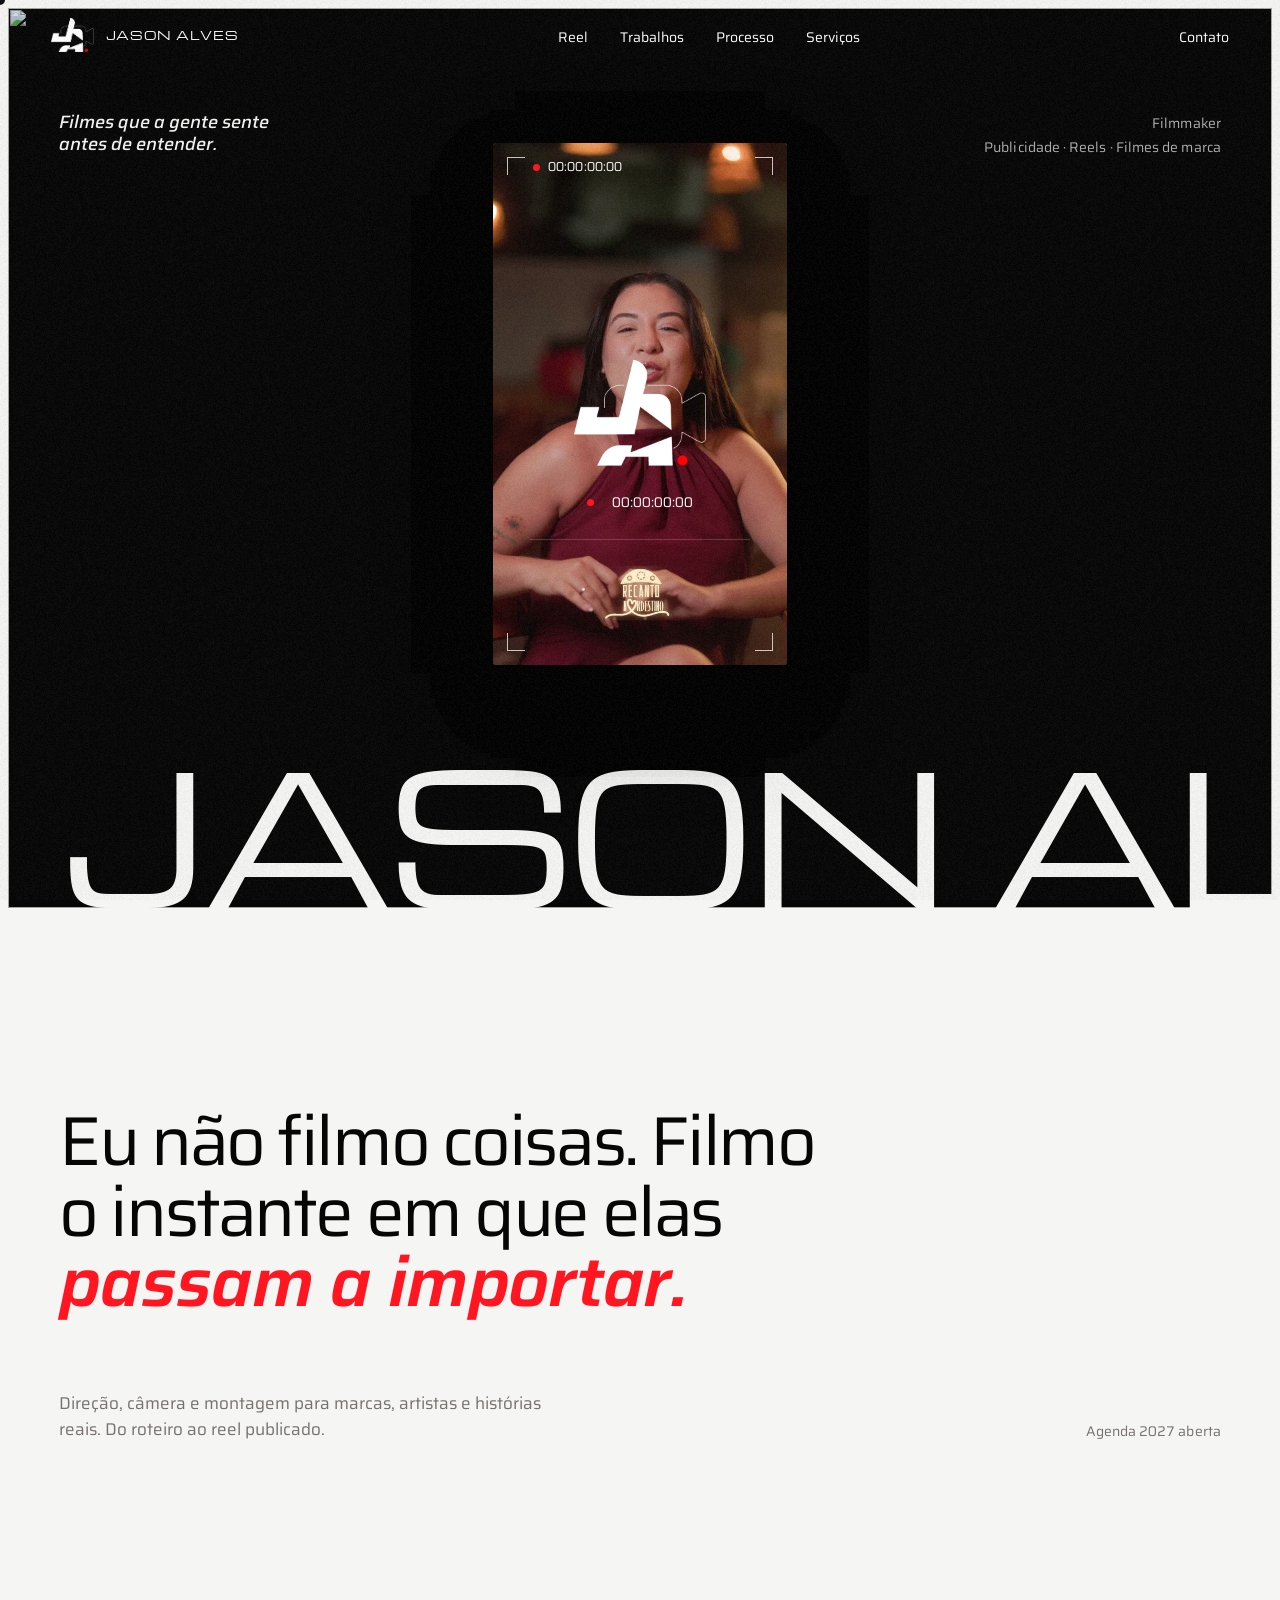
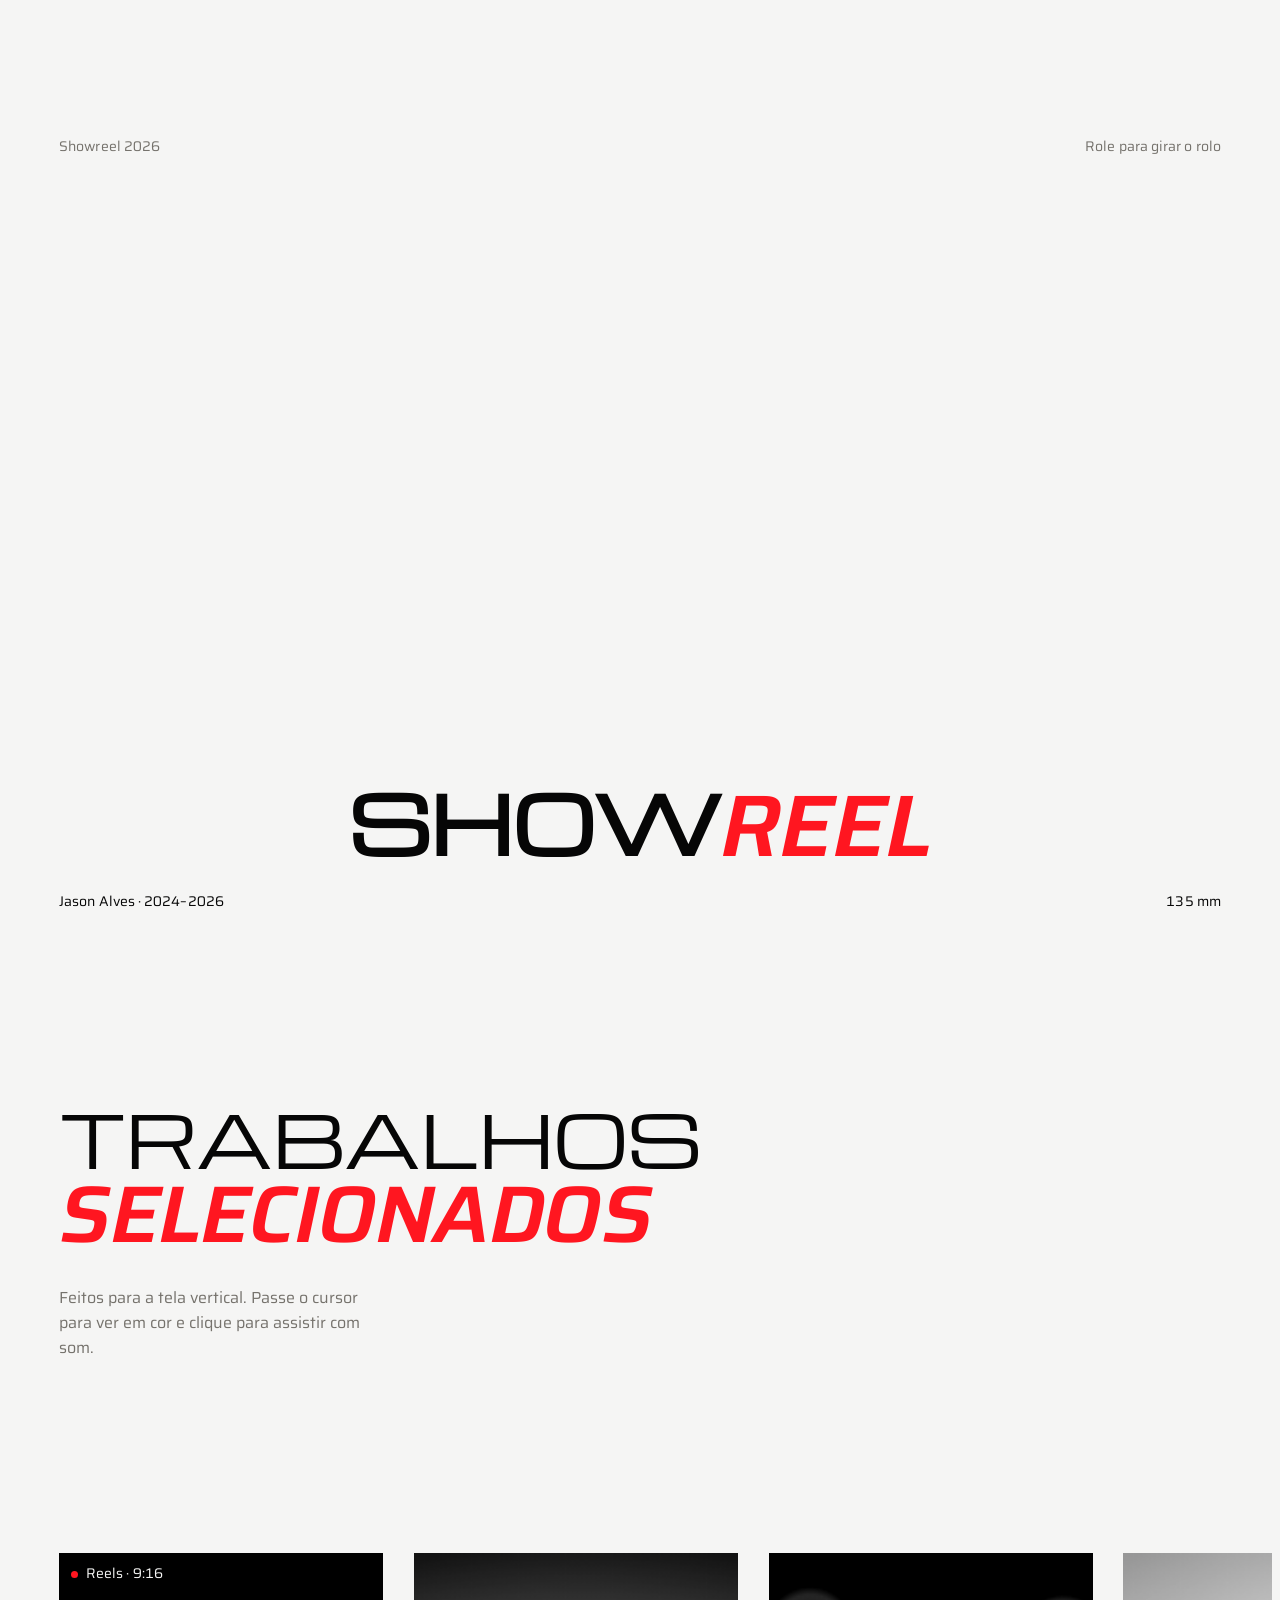
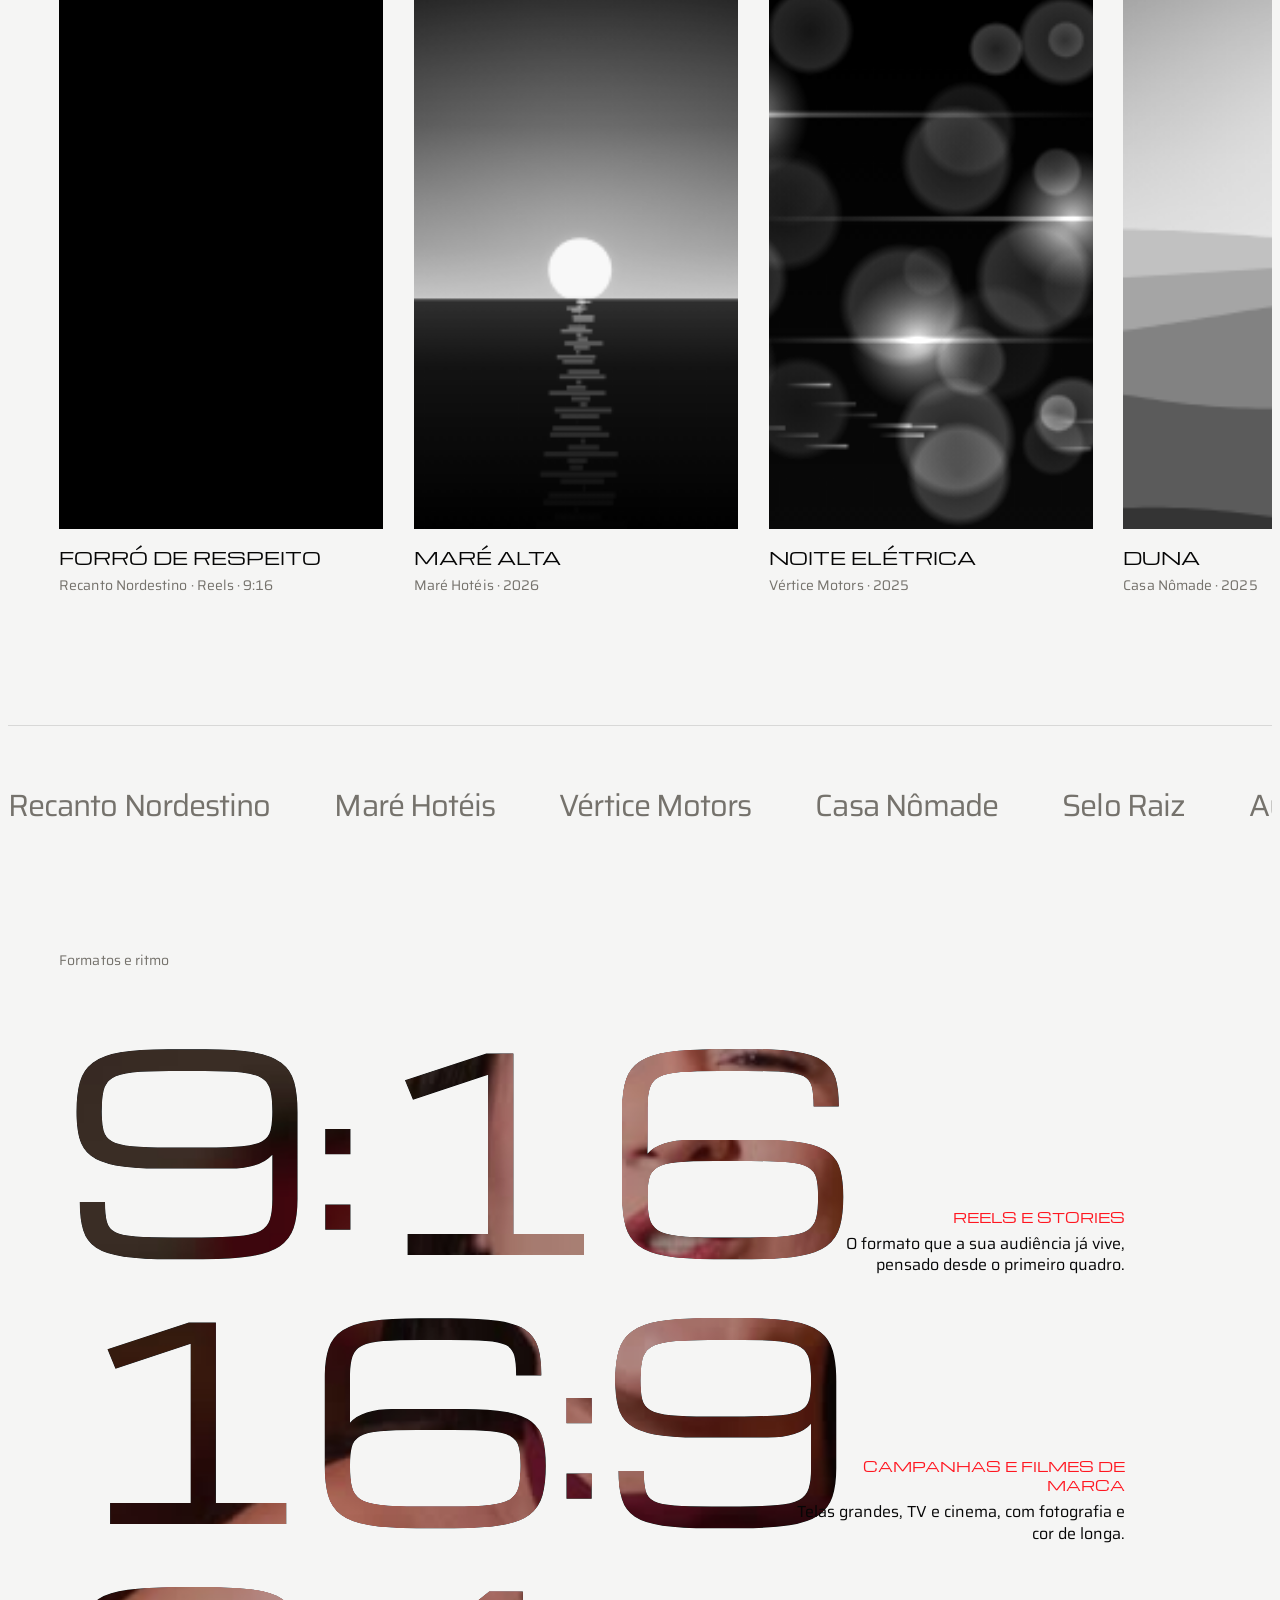
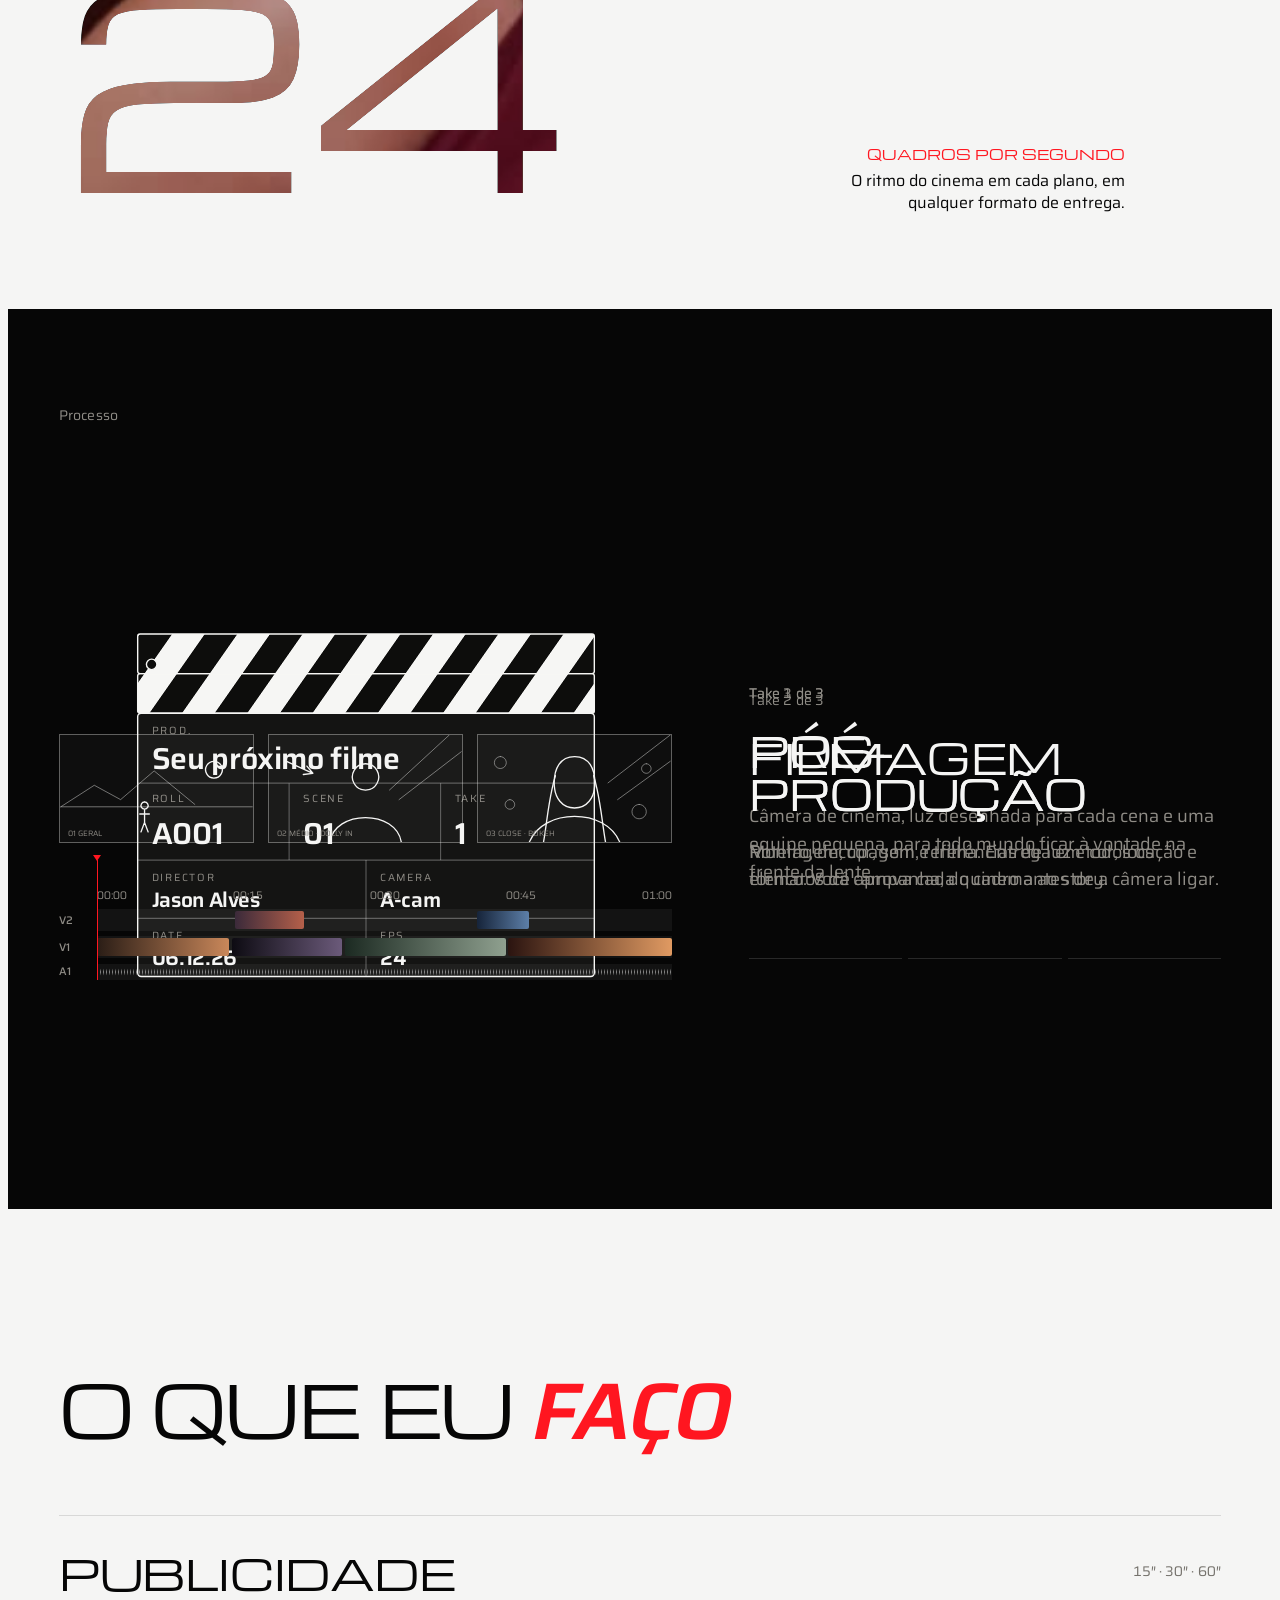
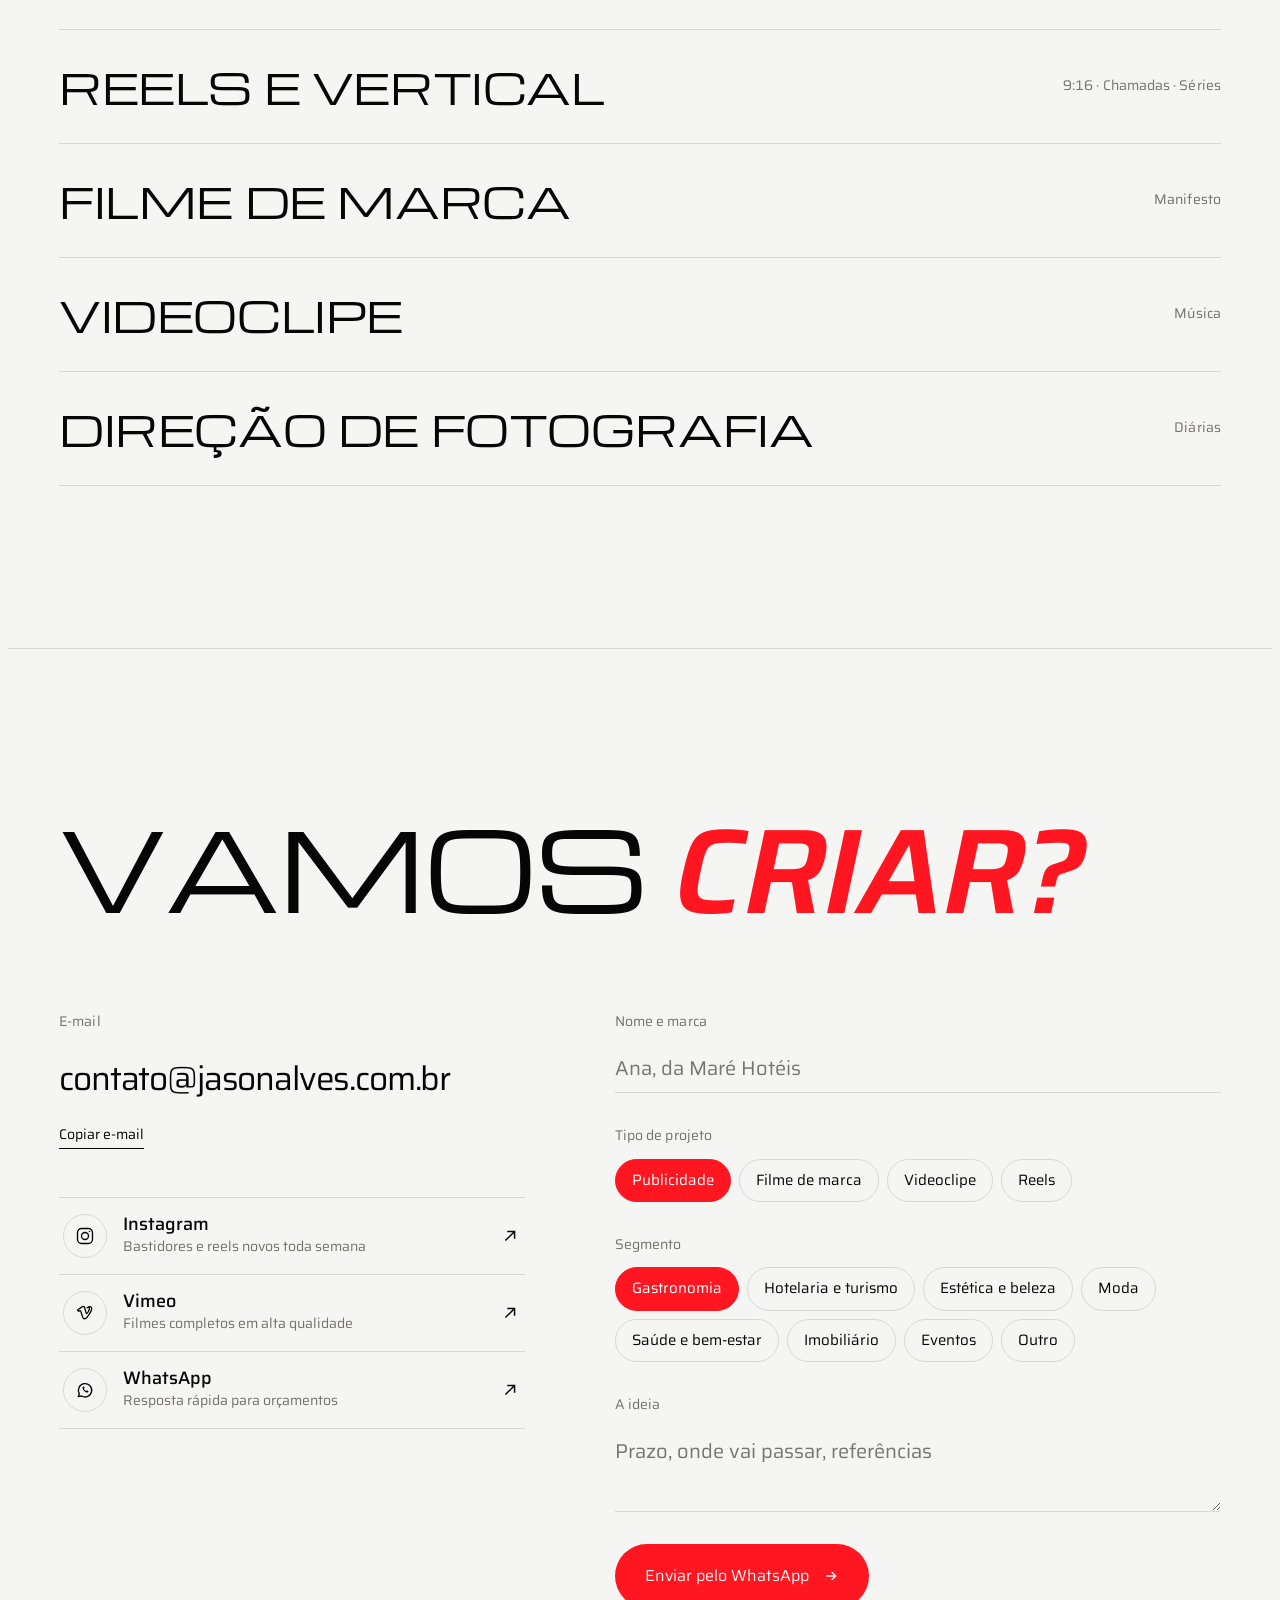
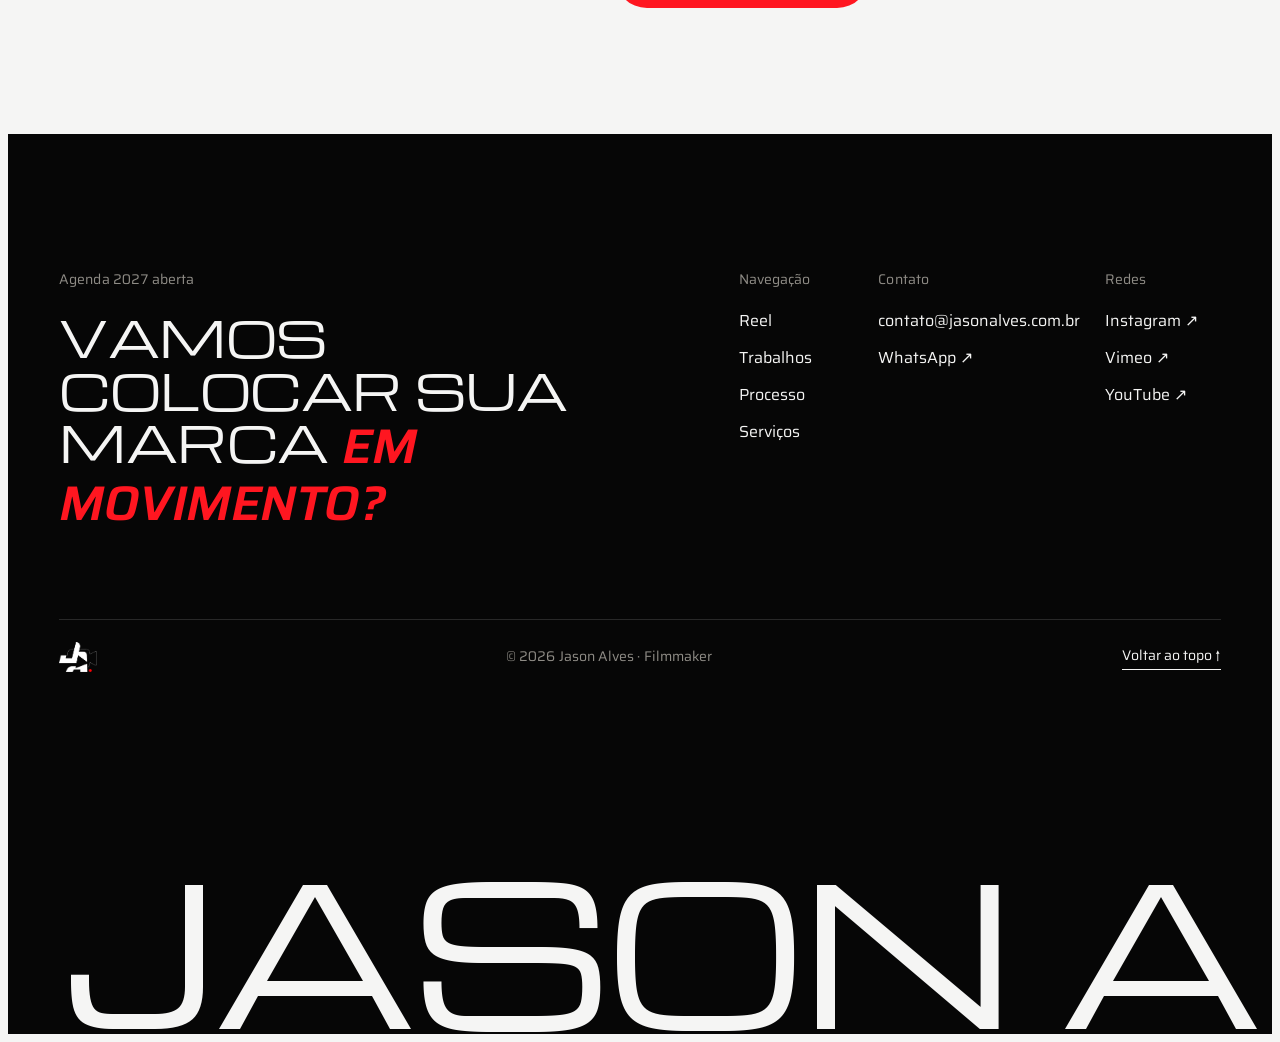
==== commit 67749b85: "Merge 823be9388e1af1b460a7a14f67394d5904c16688 into 69b52978e35efdbb4781e84e461fa76fa471635a" ====
--- a/index.html
+++ b/index.html
@@ -12,7 +12,7 @@
 <meta name="twitter:card" content="summary_large_image">
 <script>
 /* Chaves de teste. Cada branch de pré-visualização muda só estas linhas. */
-window.JA_FEATURES = {particles:true, fan:false, numbers:false, index:true, clock:true, warp:false};
+window.JA_FEATURES = {particles:false, fan:true, numbers:true, index:false, clock:false, warp:true};
 Object.keys(window.JA_FEATURES).forEach(function(k){ if (window.JA_FEATURES[k]) document.documentElement.classList.add('f-' + k); });
 </script>
 <title>Jason Alves Filmes</title>
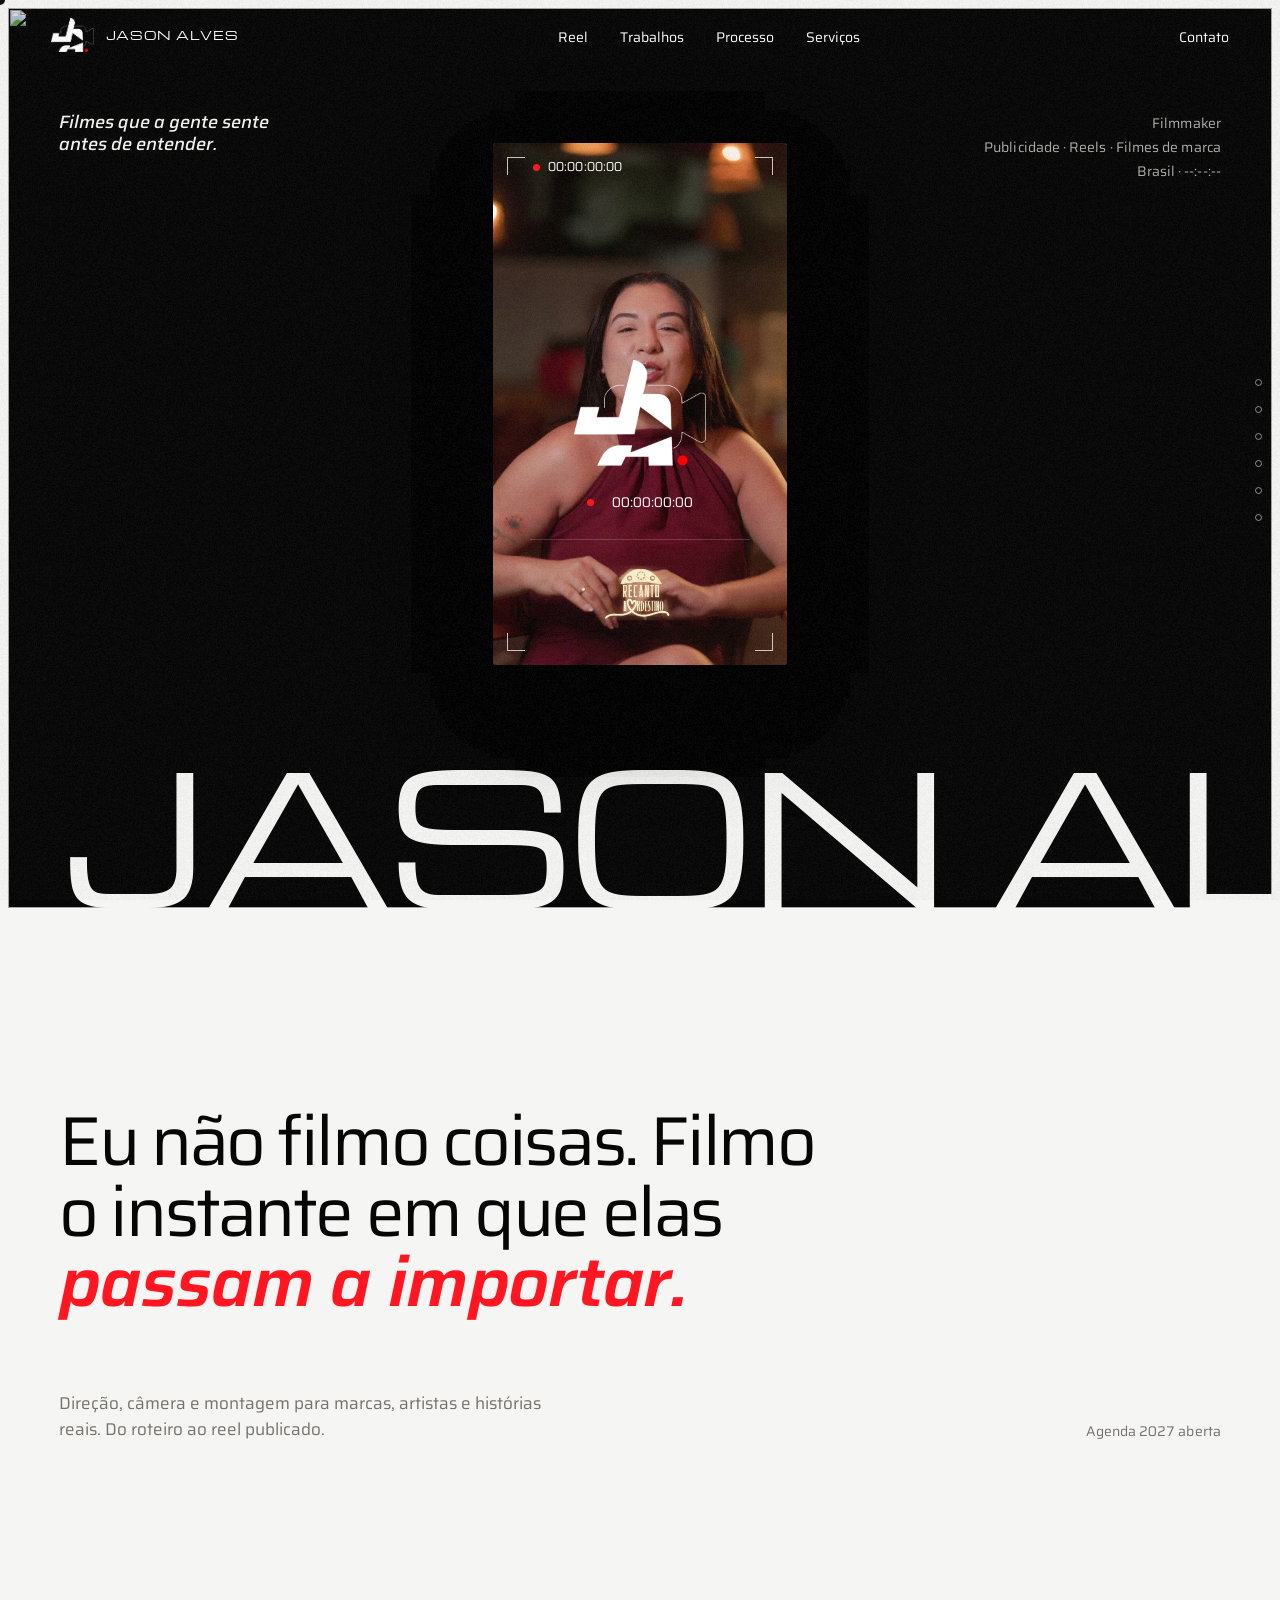
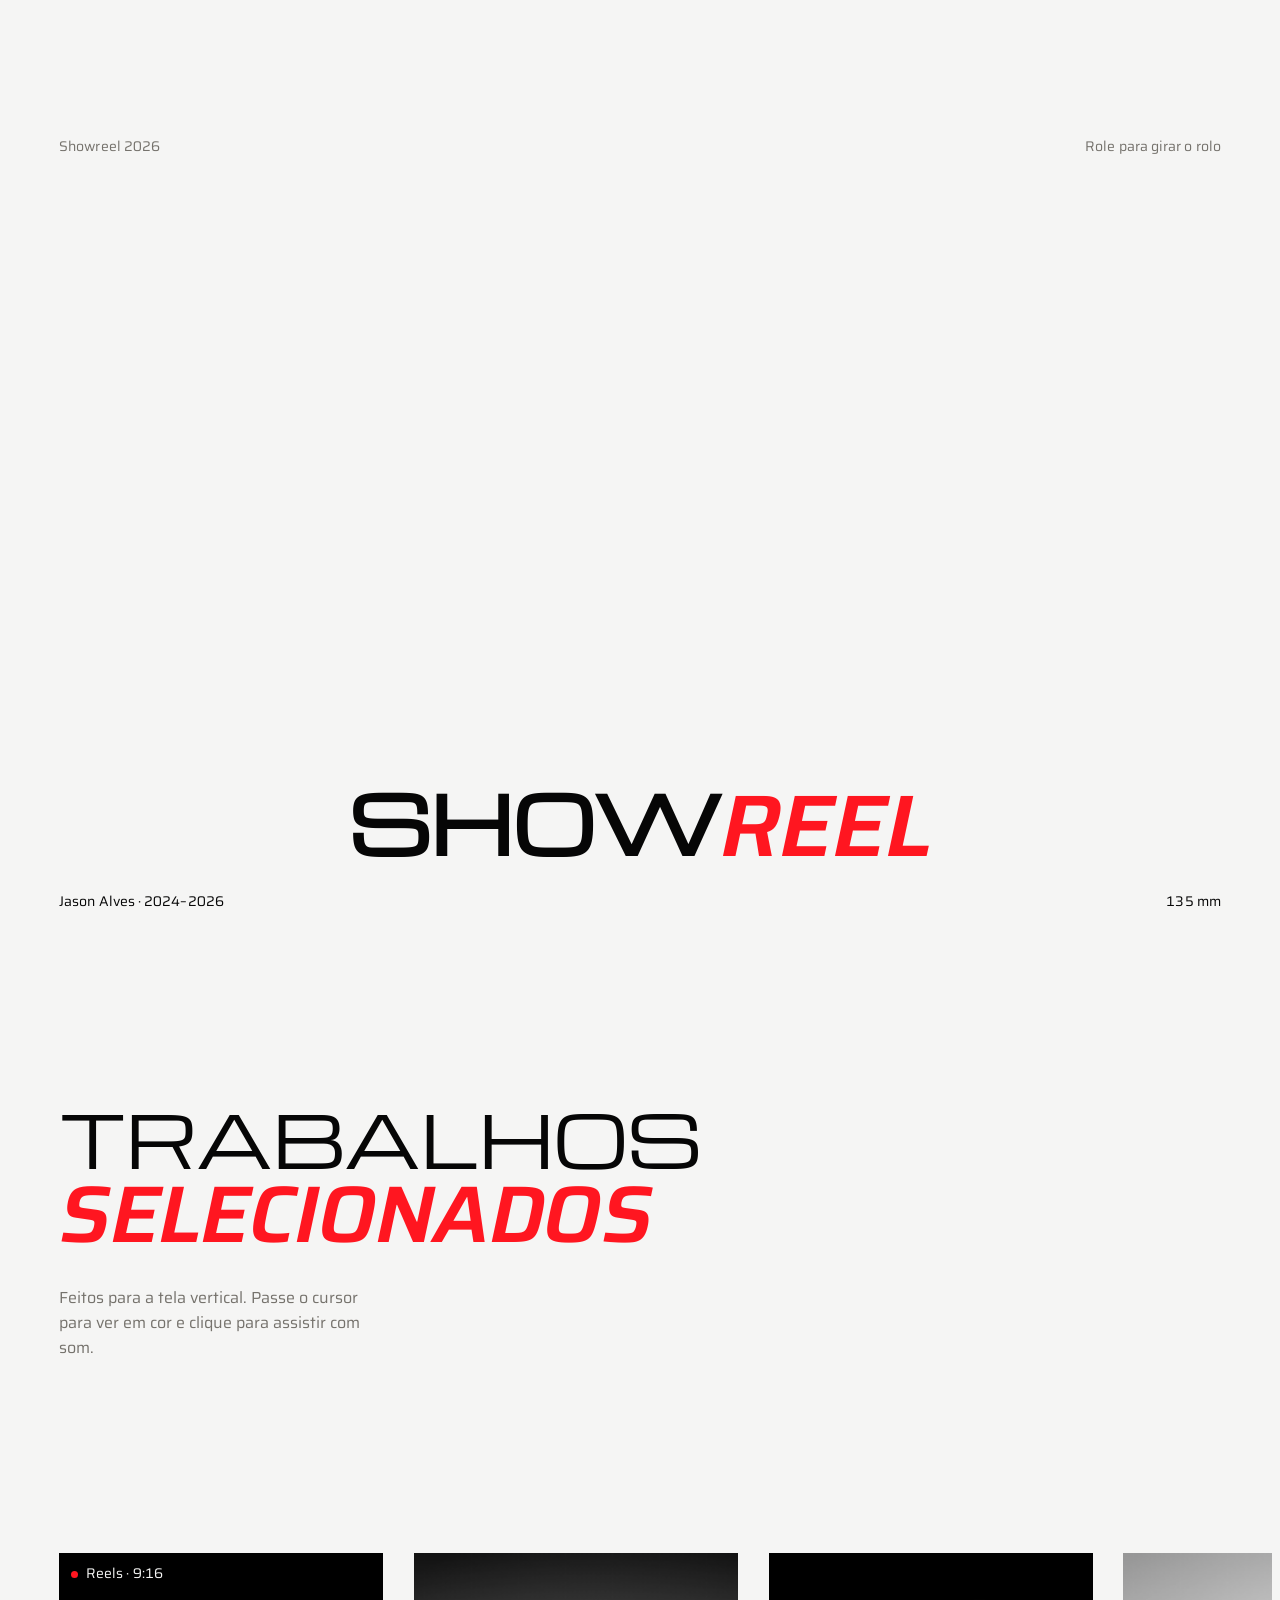
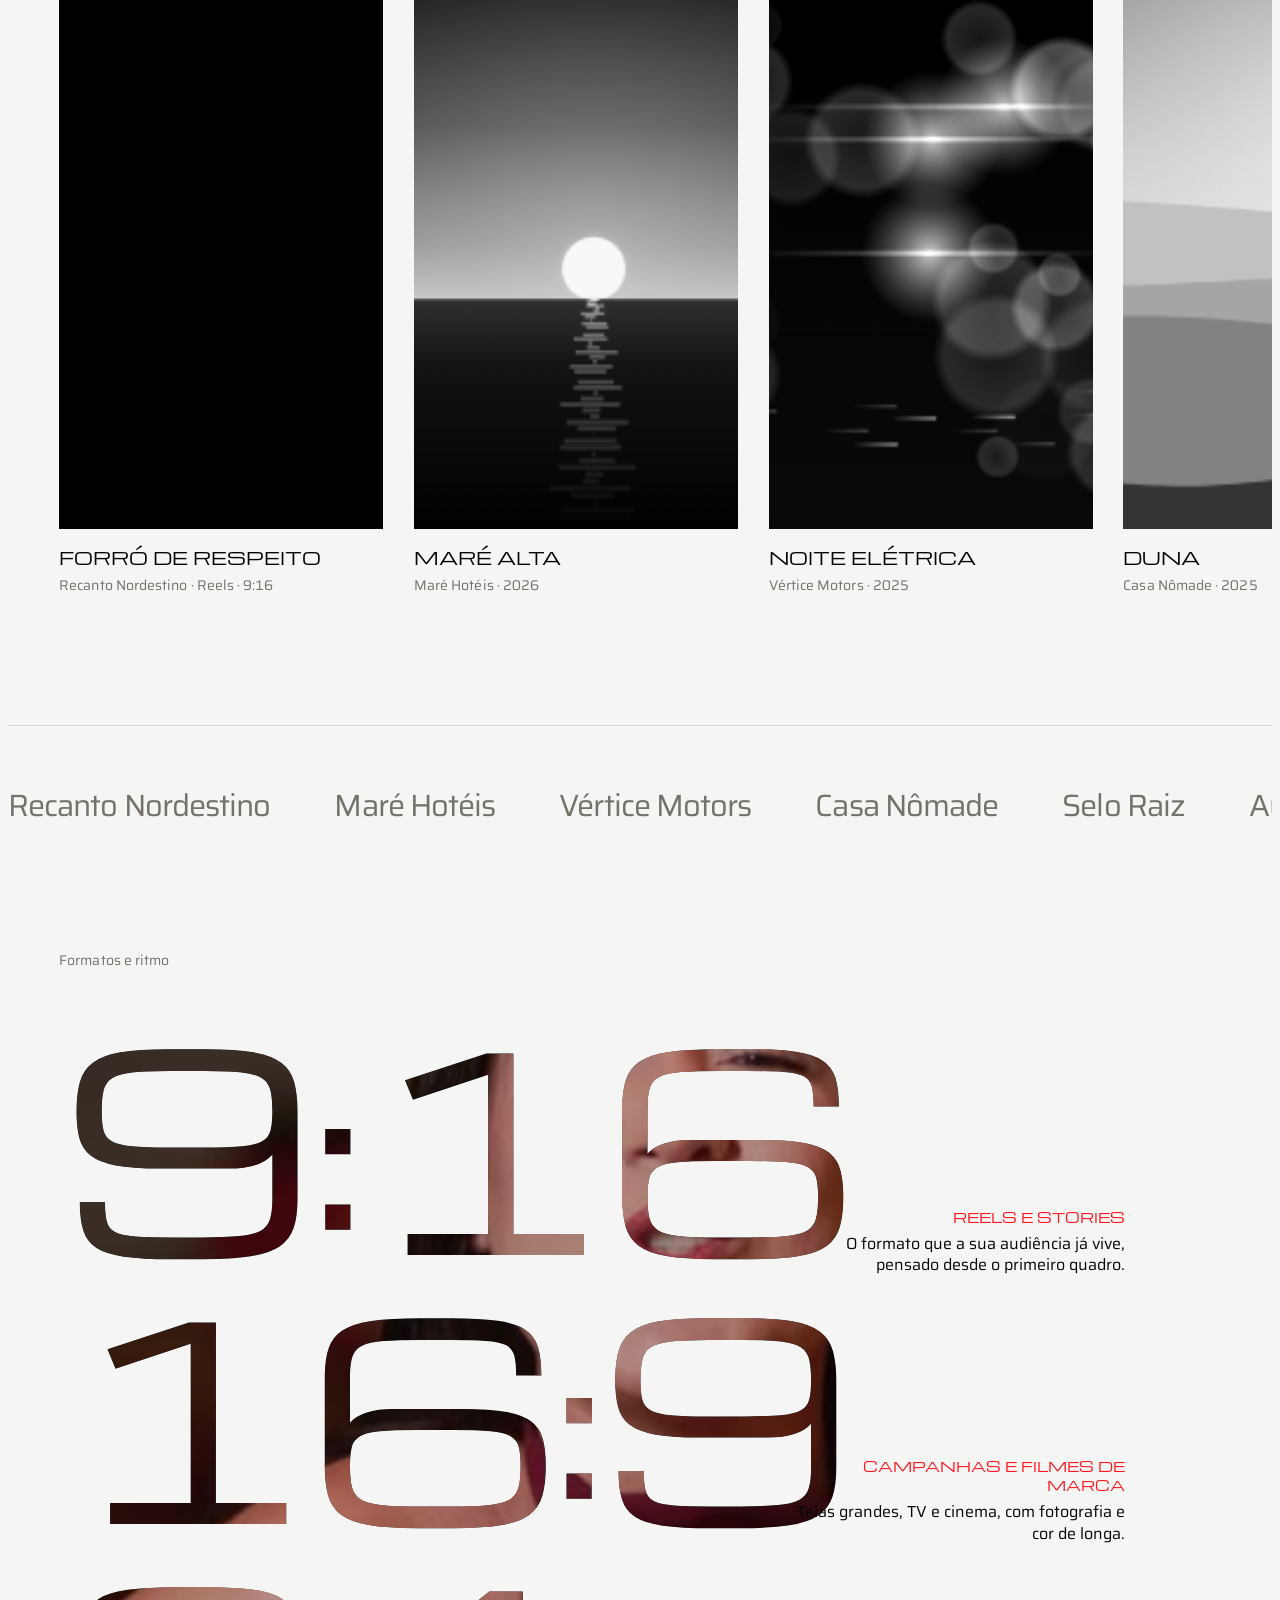
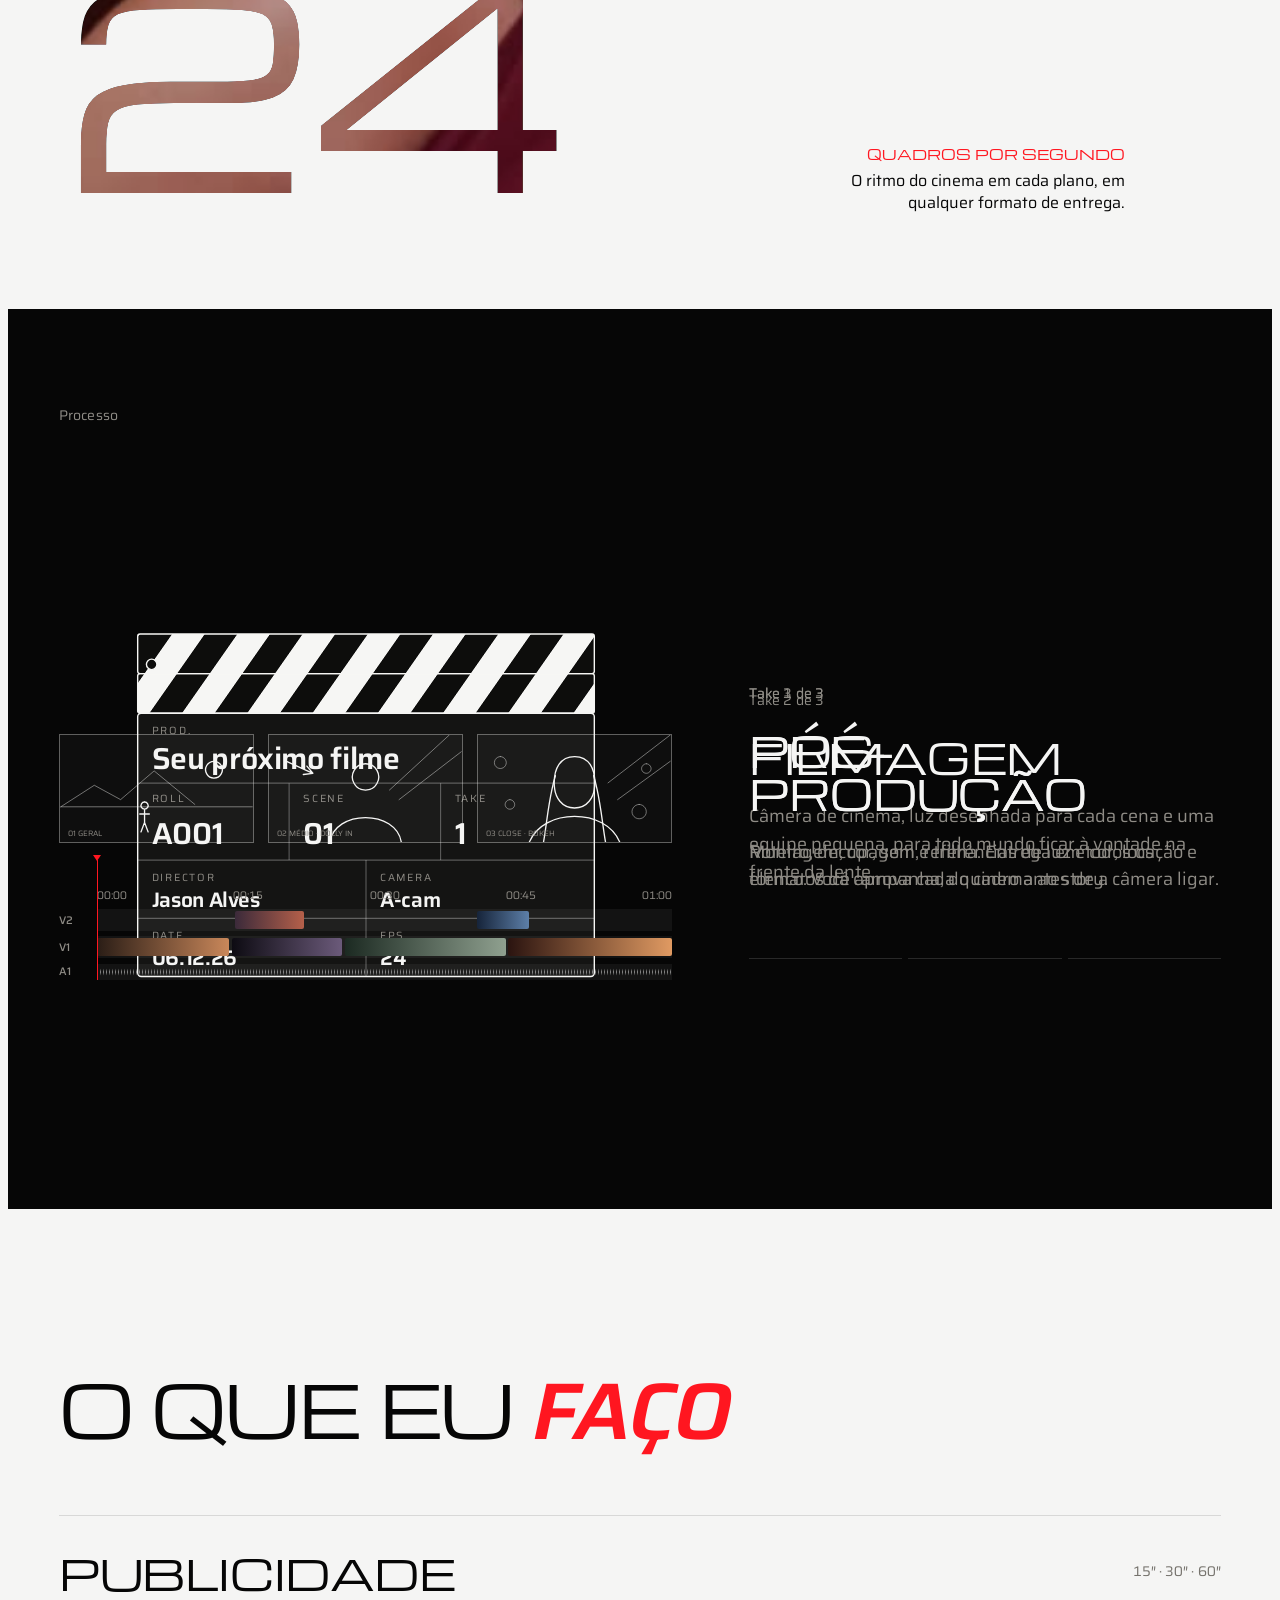
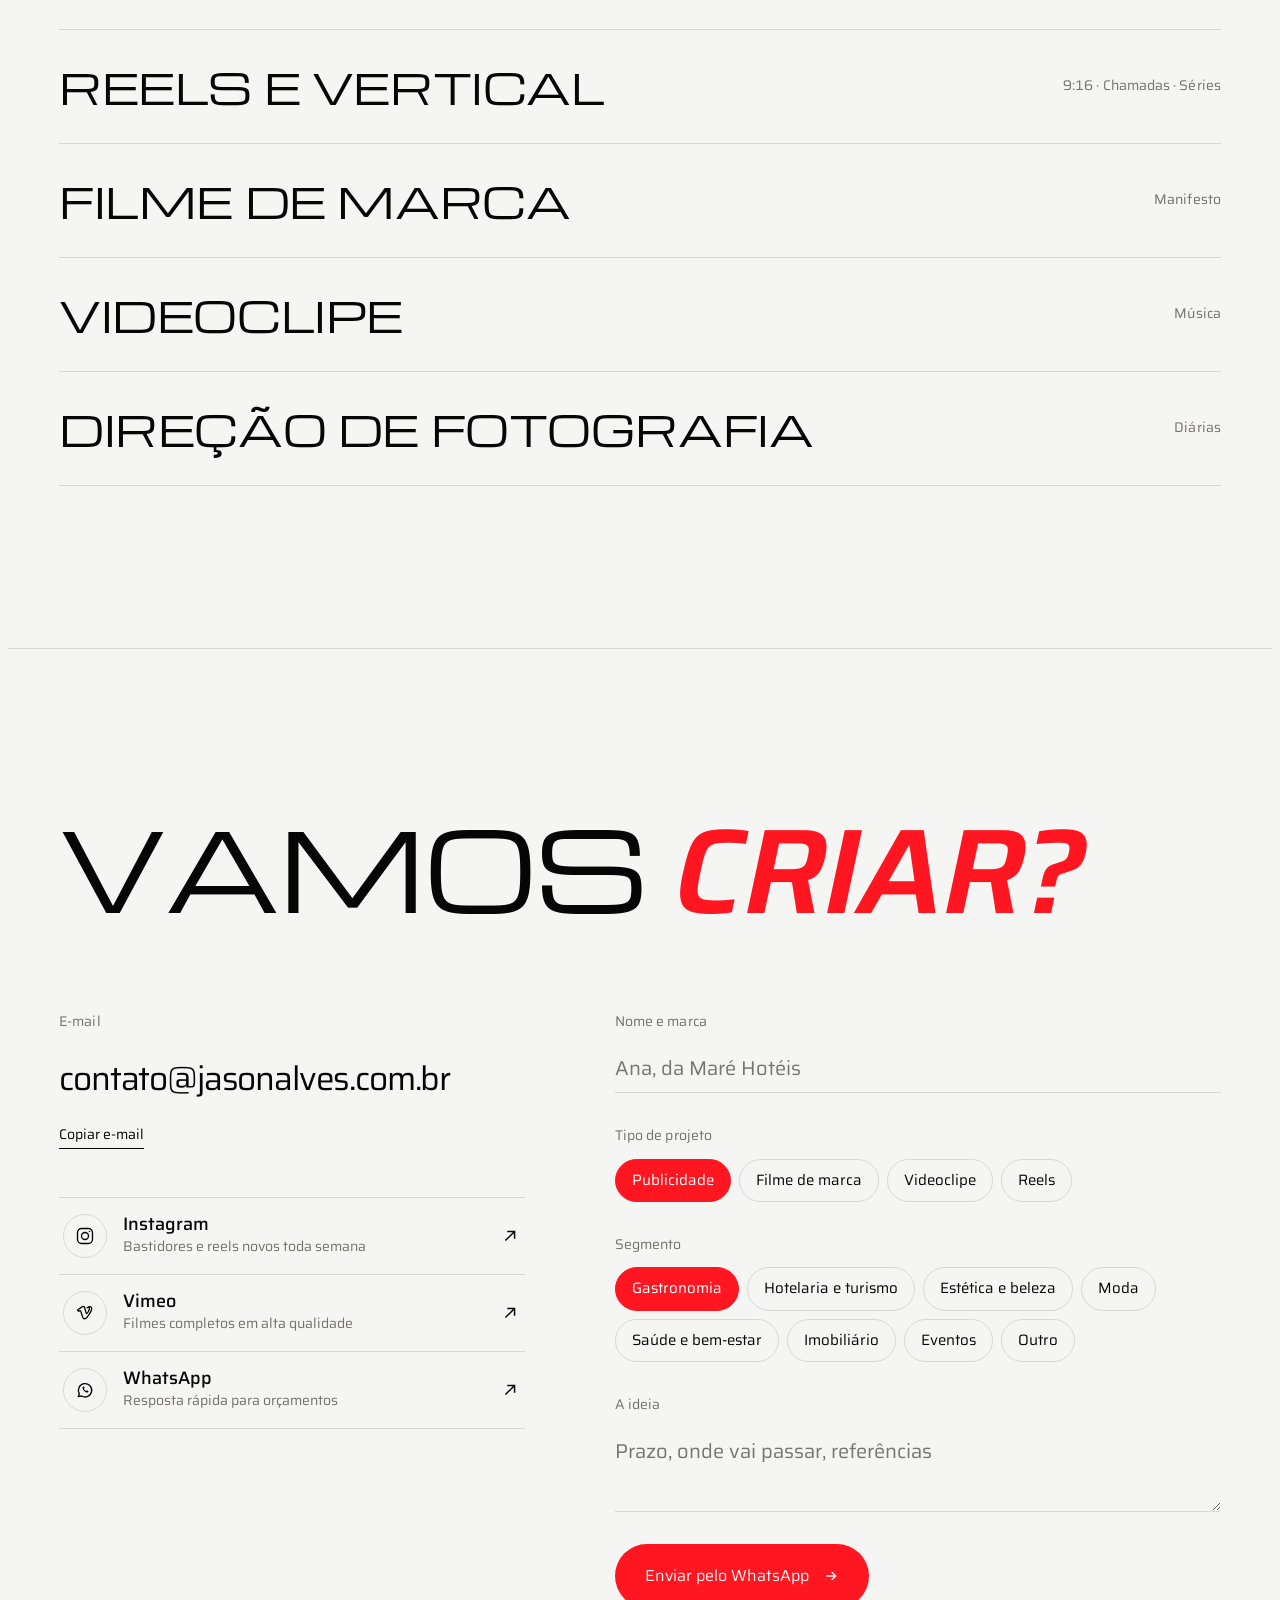
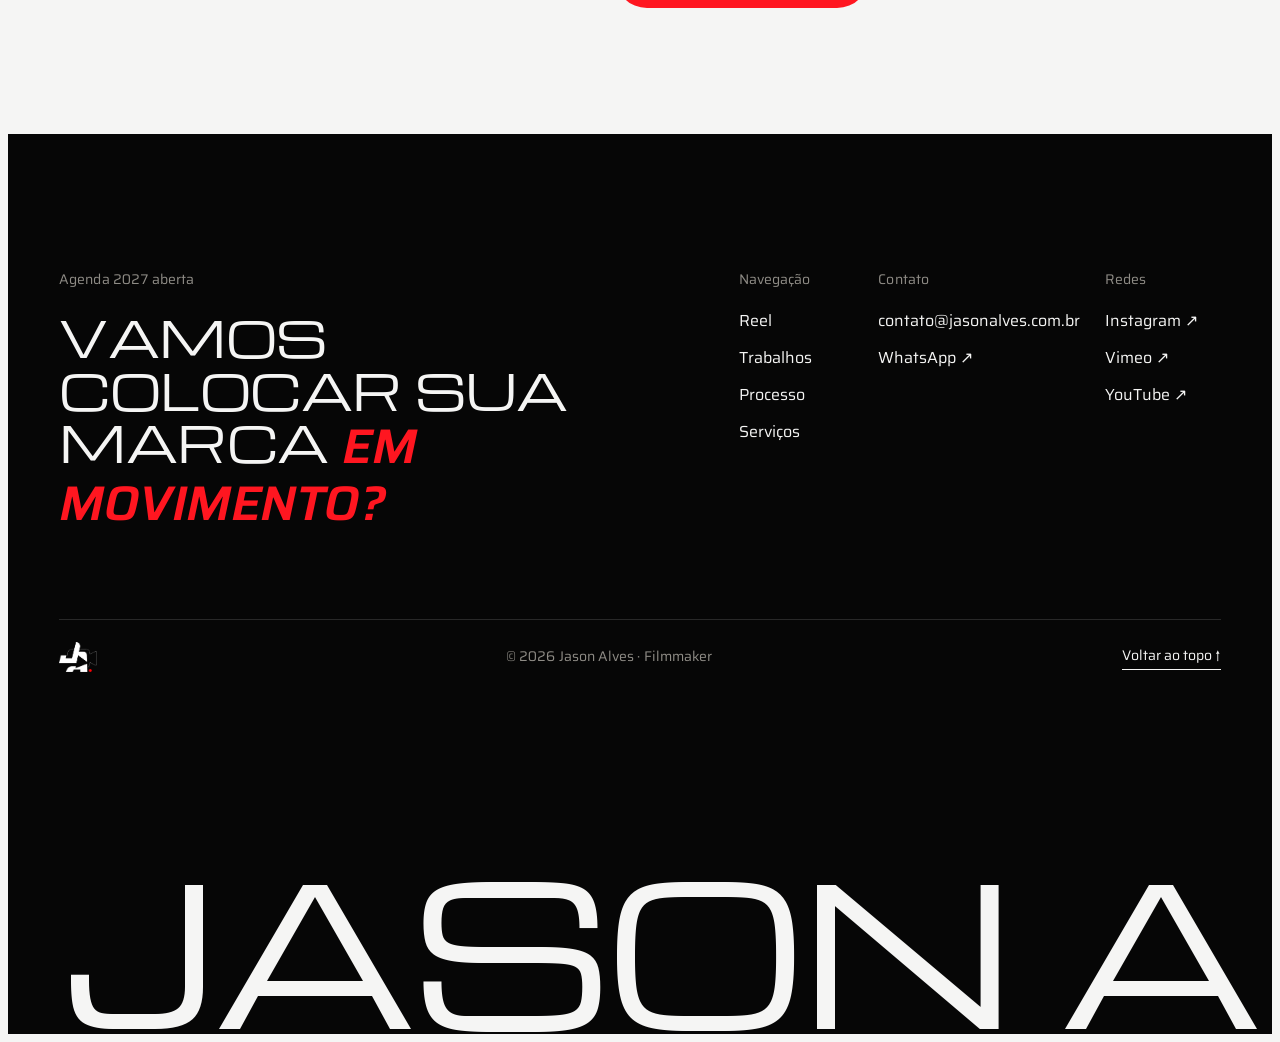
==== commit 13b621d4: "Merge 22ff23005ee7a57e1ed17eb433f6ac624fc7c2bf into 69b52978e35efdbb4781e84e461fa76fa471635a" ====
--- a/index.html
+++ b/index.html
@@ -12,7 +12,7 @@
 <meta name="twitter:card" content="summary_large_image">
 <script>
 /* Chaves de teste. Cada branch de pré-visualização muda só estas linhas. */
-window.JA_FEATURES = {particles:false, fan:true, numbers:true, index:false, clock:false, warp:true};
+window.JA_FEATURES = {particles:true, fan:true, numbers:true, index:true, clock:true, warp:true};
 Object.keys(window.JA_FEATURES).forEach(function(k){ if (window.JA_FEATURES[k]) document.documentElement.classList.add('f-' + k); });
 </script>
 <title>Jason Alves Filmes</title>
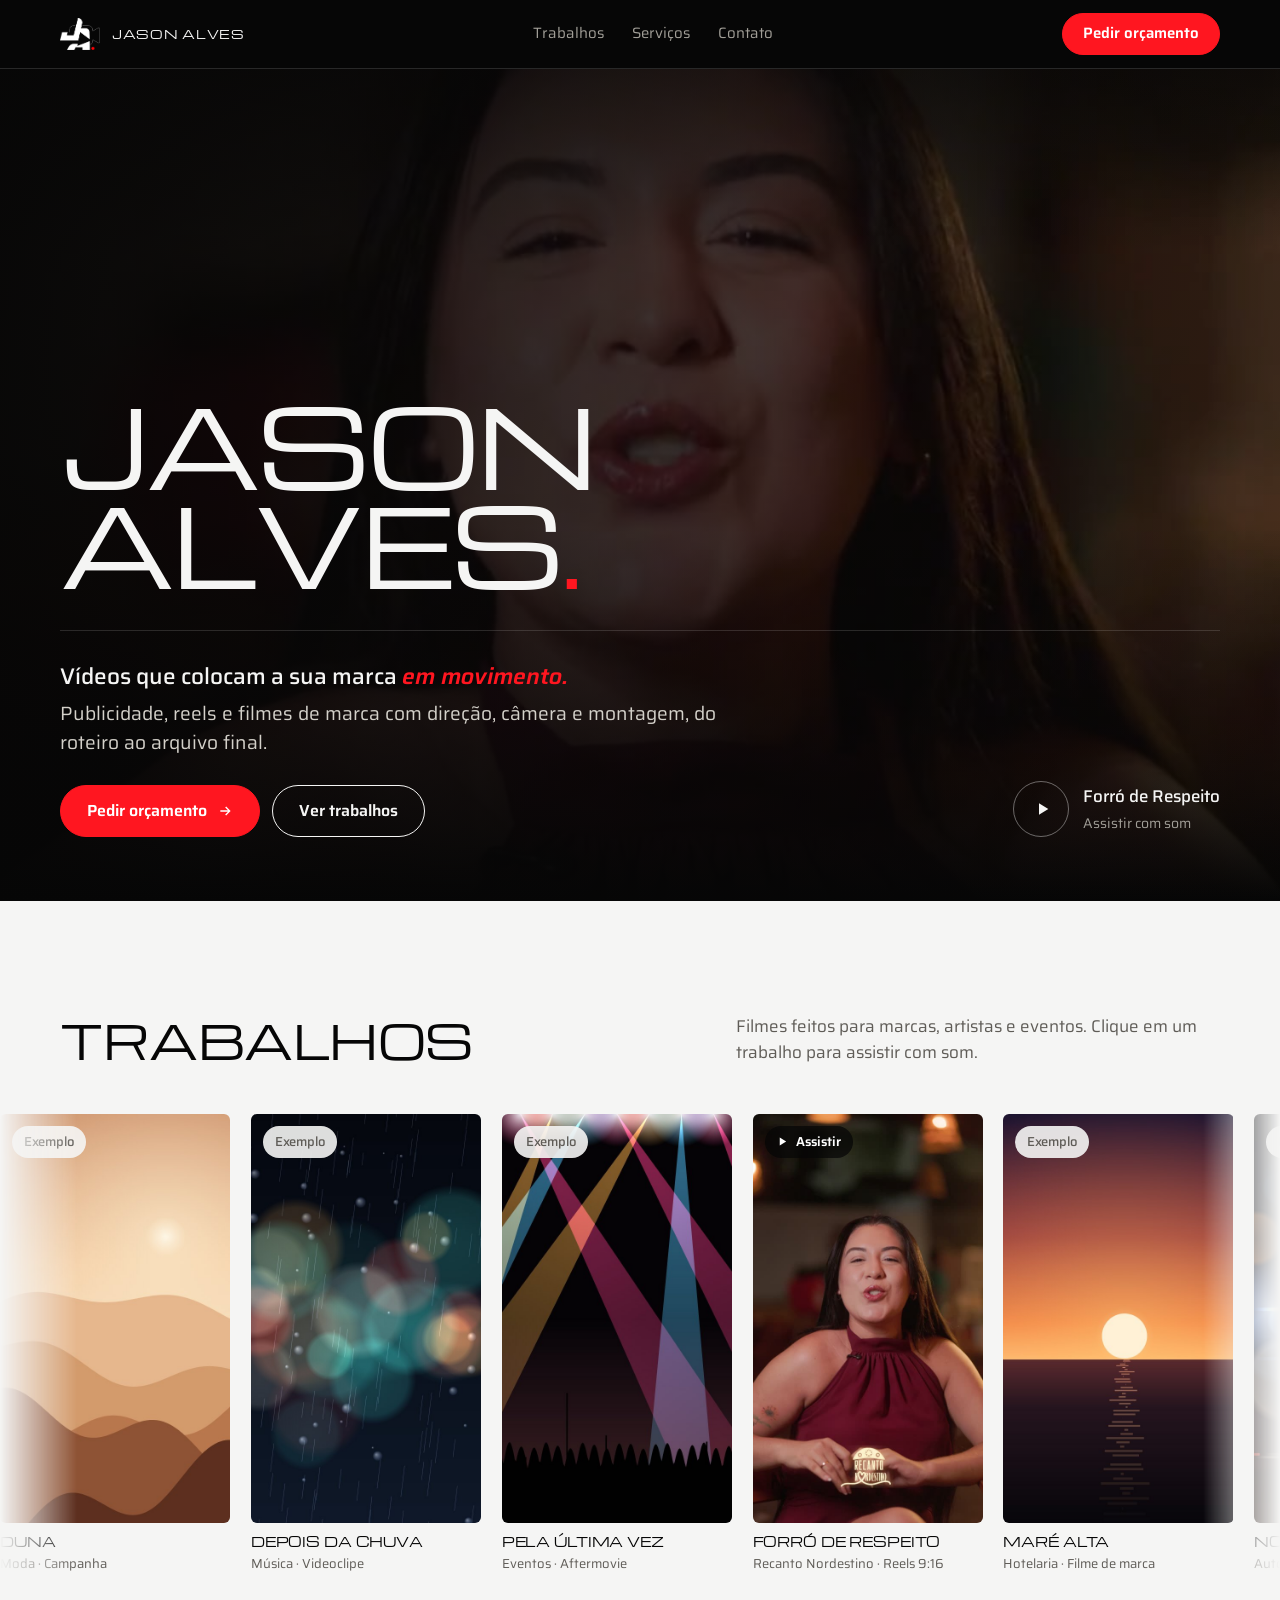
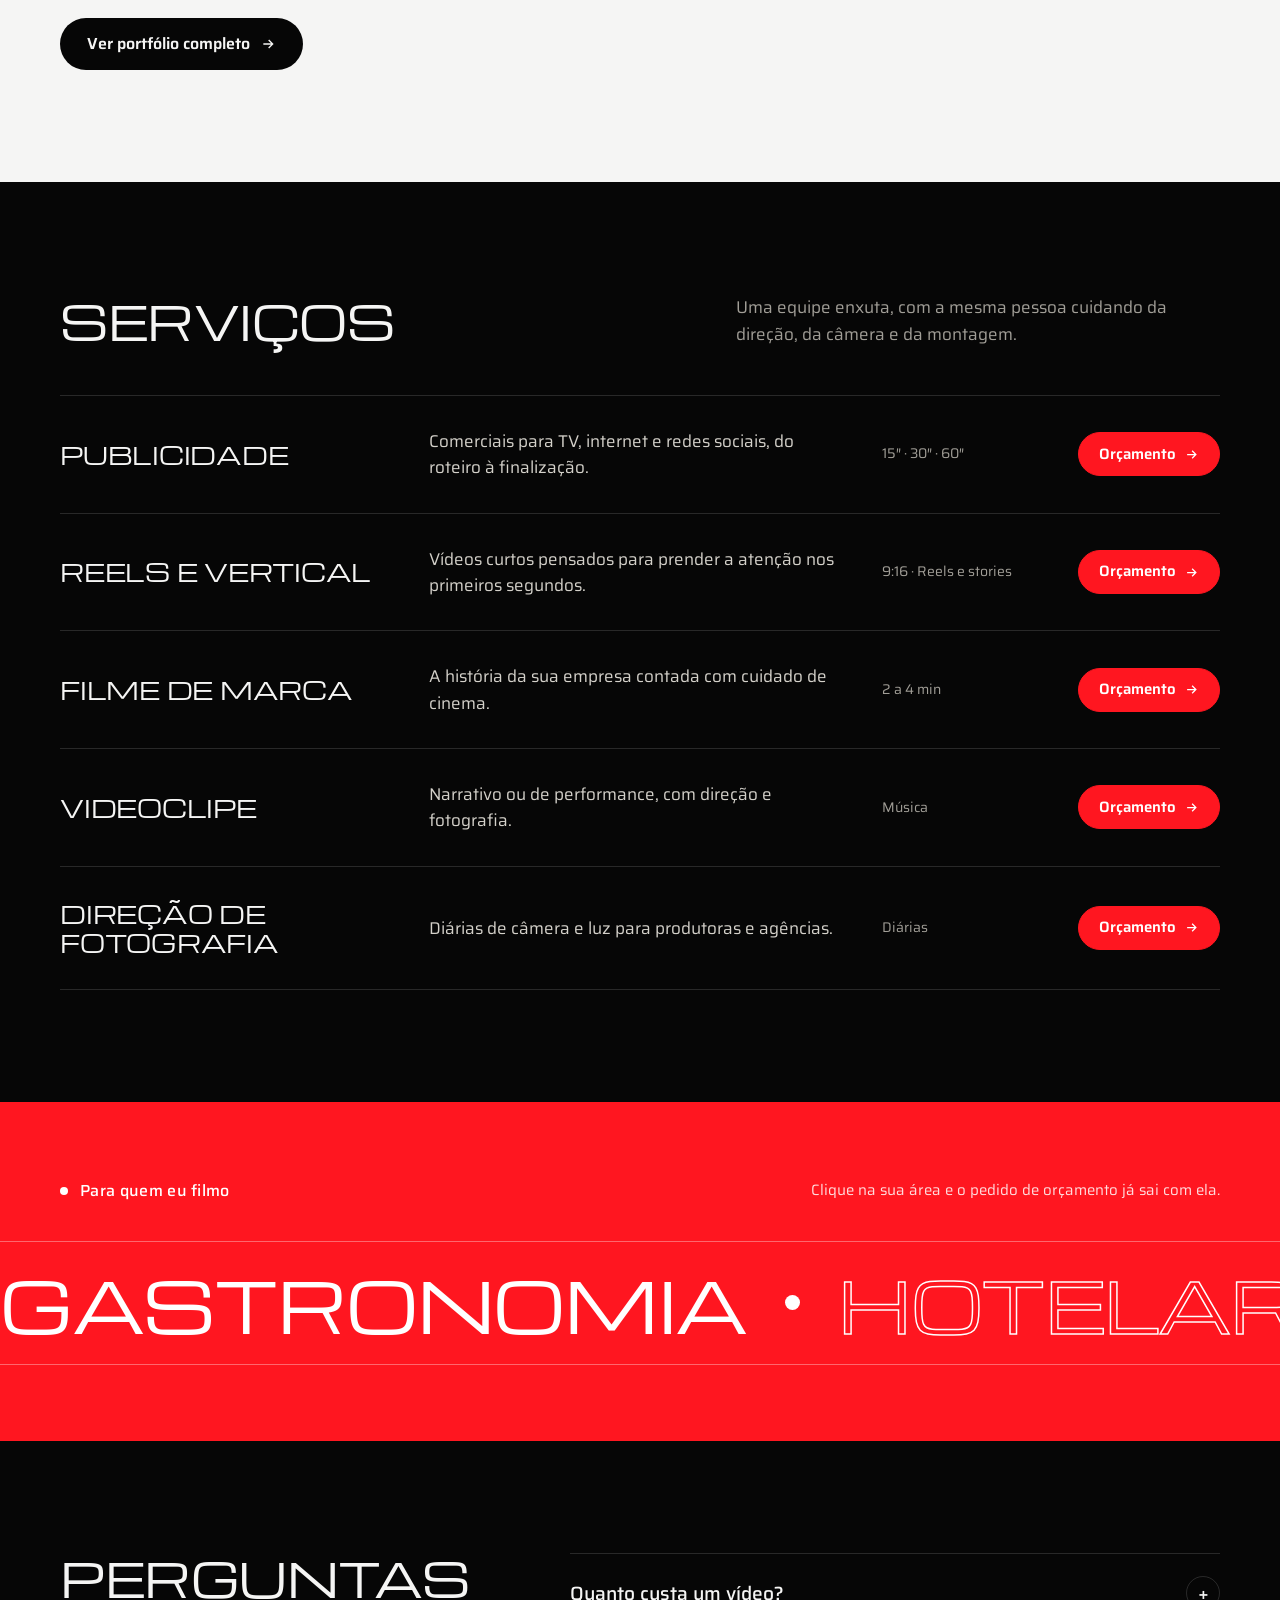
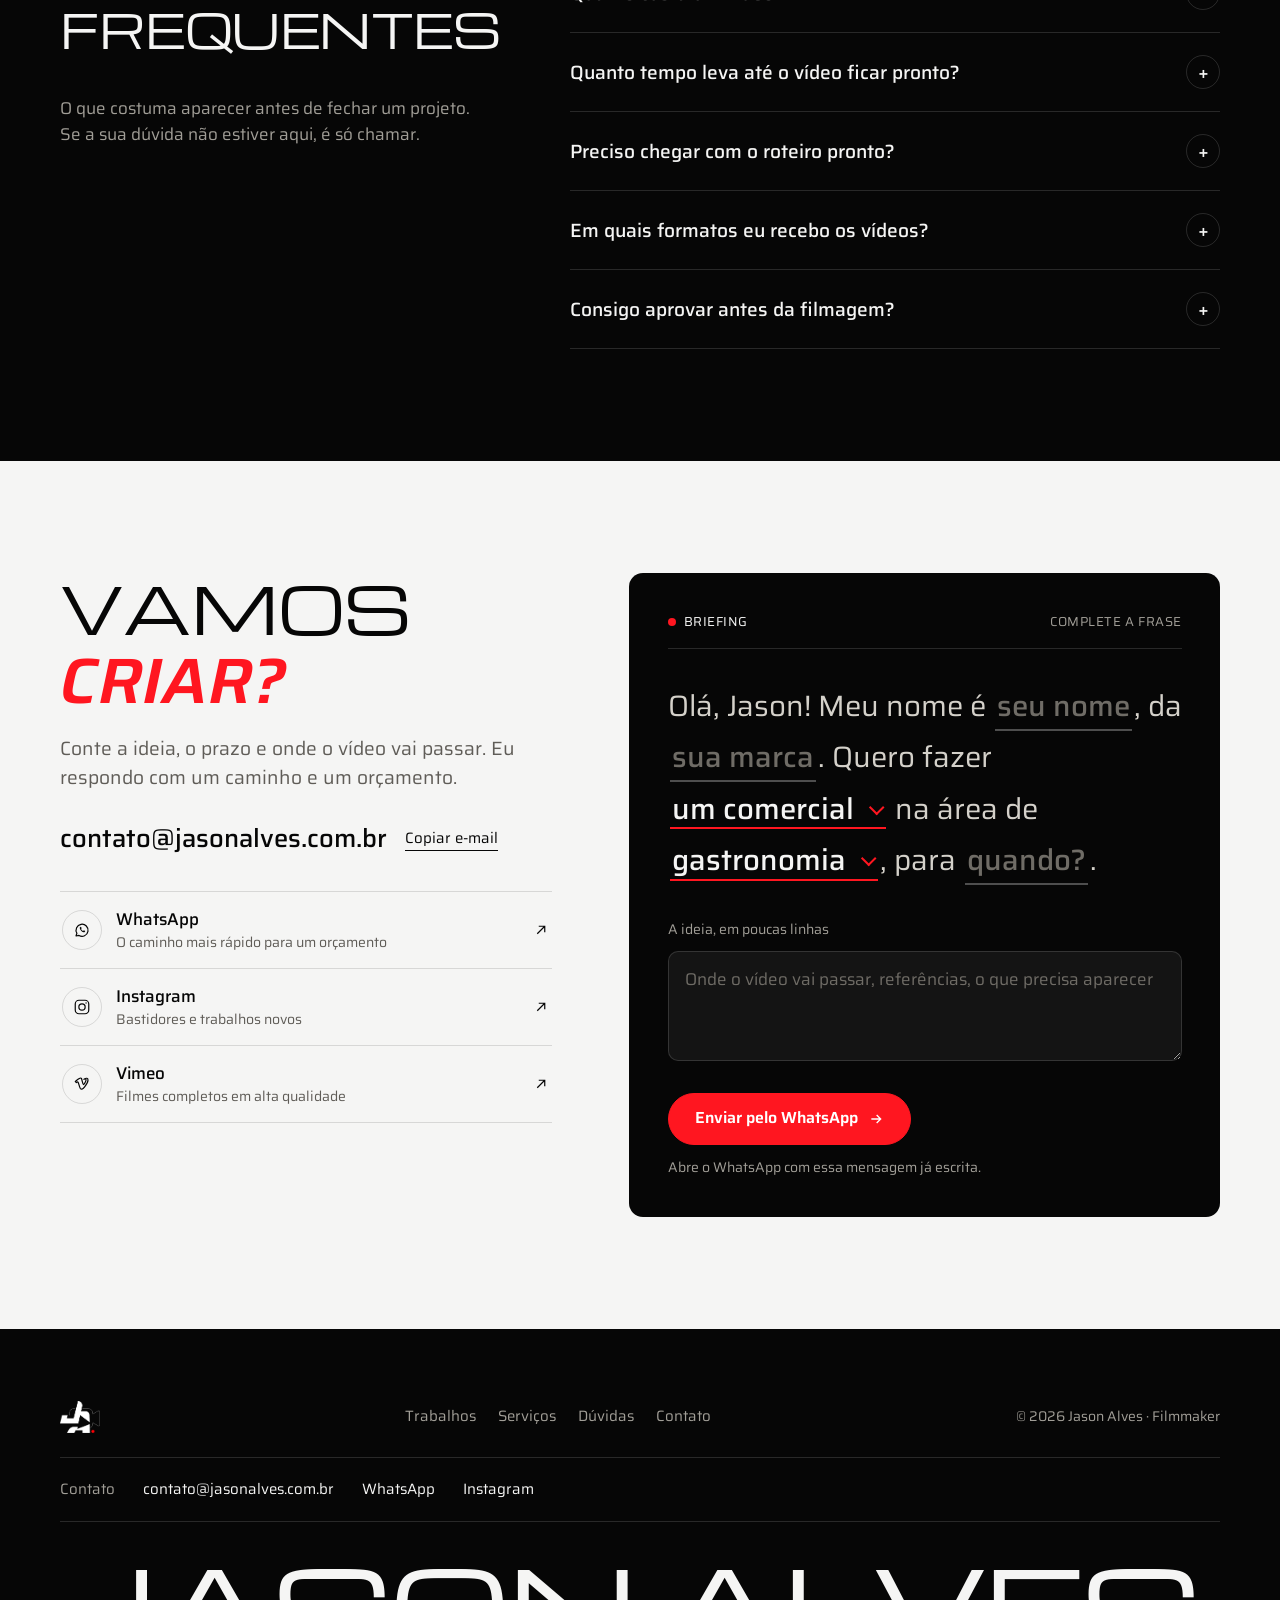
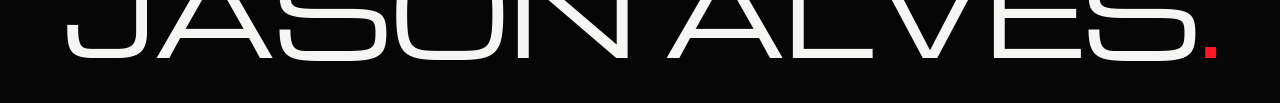
==== commit 3991ceed: "Enxuga a home: sem Como funciona e com uma linha só de trabalhos Co-Authored-By: Claude Opus 5.5 <no" ====
--- a/index.html
+++ b/index.html
@@ -3,1623 +3,187 @@
 <head>
 <meta charset="utf-8">
 <meta name="viewport" content="width=device-width, initial-scale=1, viewport-fit=cover">
+<title>Jason Alves · Filmmaker</title>
+<meta name="description" content="Jason Alves, filmmaker. Publicidade, reels, filmes de marca e videoclipes, do roteiro ao arquivo final.">
 <meta name="theme-color" content="#060606">
 <link rel="icon" type="image/png" href="/media/logo-dark.png">
 <meta property="og:type" content="website">
-<meta property="og:title" content="Jason Alves — Filmmaker">
+<meta property="og:title" content="Jason Alves · Filmmaker">
 <meta property="og:description" content="Publicidade, reels, filmes de marca e videoclipes.">
 <meta property="og:image" content="/media/recanto-poster.jpg">
 <meta name="twitter:card" content="summary_large_image">
-<script>
-/* Chaves de teste. Cada branch de pré-visualização muda só estas linhas. */
-window.JA_FEATURES = {particles:true, fan:true, numbers:true, index:true, clock:true, warp:true};
-Object.keys(window.JA_FEATURES).forEach(function(k){ if (window.JA_FEATURES[k]) document.documentElement.classList.add('f-' + k); });
-</script>
-<title>Jason Alves Filmes</title>
-<meta name="claude:viewport-fit-sides" content="cover">
-<meta name="description" content="Jason Alves — filmmaker. Publicidade, reels, filmes de marca e videoclipes.">
 <link rel="preconnect" href="https://fonts.googleapis.com">
 <link rel="preconnect" href="https://fonts.gstatic.com" crossorigin>
-<link rel="stylesheet" href="https://fonts.googleapis.com/css2?family=Michroma&family=Saira:ital,wght@0,300;0,400;0,500;0,600;1,500;1,600;1,700&family=Permanent+Marker&display=swap">
-<style>
-/* Brand: Jason Alves — black #000, red #FF1620. Display: Michroma (stand-in for Conthrax), accent italic: Saira (stand-in for Spantaran).
-   Layout: white gallery wall with dark "screening room" bands where the image lives (hero, reel, process, end). Lots of air, one idea per screen. */
-:root{
-  --paper:#f5f5f4;     /* gallery white, neutral */
-  --ink:#060606;       /* brand black */
-  --stone:#75726c;     /* secondary text on paper */
-  --ash:#8f8c86;       /* secondary text on ink */
-  --rec:#ff1620;       /* brand red — the REC dot in the logo */
-  --f-sans:'Saira','Helvetica Neue',Arial,sans-serif;
-  --f-display:'Michroma','Eurostile','Arial Black',sans-serif;
-  --f-mono:'Saira','Helvetica Neue',Arial,sans-serif;  /* no monospace: labels share the body face */
-  --pad:clamp(16px,4vw,64px);
-  --gl:max(var(--pad), env(safe-area-inset-left,0px));
-  --gr:max(var(--pad), env(safe-area-inset-right,0px));
-  --ease:cubic-bezier(.7,0,.2,1);
-  --bg:var(--paper); --fg:var(--ink); --muted:var(--stone); --rule:rgba(13,13,12,.12);
-  color-scheme:light;
-}
-.dark{--bg:var(--ink); --fg:var(--paper); --muted:var(--ash); --rule:rgba(246,246,244,.14); background:var(--bg); color:var(--fg)}
-*{box-sizing:border-box}
-html,body{background:var(--paper);color:var(--ink)}
-body{font-family:var(--f-sans);font-size:16px;line-height:1.55;-webkit-font-smoothing:antialiased;overflow-x:hidden}
-body.is-loading{overflow:hidden}
-a{color:inherit;text-decoration:none}
-button{font:inherit;color:inherit;background:none;border:0;cursor:pointer;padding:0}
-:focus-visible{outline:1.5px solid currentColor;outline-offset:4px}
-::selection{background:var(--ink);color:var(--paper)}
-section{background:var(--bg);color:var(--fg)}
-.wrap{padding-left:var(--gl);padding-right:var(--gr)}
-.label{font-family:var(--f-sans);font-size:14px;font-weight:400;letter-spacing:.005em;color:var(--muted);font-variant-numeric:tabular-nums}
-.dot{display:inline-block;width:7px;height:7px;border-radius:50%;background:var(--rec);vertical-align:middle;margin-right:8px}
-.blink{animation:blink 1s steps(1) infinite}
-@keyframes blink{50%{opacity:0}}
-em{font-family:var(--f-sans);font-style:italic;font-weight:600;color:var(--rec);letter-spacing:-.01em}
-.h-xl{margin:0;font-family:var(--f-display);font-weight:400;text-transform:uppercase;font-size:clamp(34px,5.6vw,104px);line-height:1;letter-spacing:-.02em;text-wrap:balance}
-.h-xl em{font-size:1.12em;letter-spacing:-.02em}
-.sr-only{position:absolute;width:1px;height:1px;overflow:hidden;clip:rect(0 0 0 0);white-space:nowrap}
-
-.grain{position:fixed;inset:0;z-index:90;pointer-events:none;opacity:.035}
-@keyframes grain{0%,100%{transform:translate(0,0)}25%{transform:translate(-5%,4%)}50%{transform:translate(4%,-6%)}75%{transform:translate(-3%,5%)}}
-
-/* Cursor: autofocus box */
-.cursor{position:fixed;left:0;top:0;z-index:100;pointer-events:none;width:10px;height:10px;margin:-5px 0 0 -5px;mix-blend-mode:difference;transition:width .35s var(--ease),height .35s var(--ease),margin .35s var(--ease)}
-.cursor b{position:absolute;inset:0;border-radius:50%;background:#fff;transition:opacity .2s}
-.cursor i{position:absolute;width:11px;height:11px;border:0 solid #fff;opacity:0;transition:opacity .2s,transform .3s var(--ease),border-color .15s;filter:drop-shadow(0 0 1px rgba(0,0,0,.7))}
-.cursor i:nth-child(1){left:0;top:0;border-left-width:2px;border-top-width:2px}
-.cursor i:nth-child(2){right:0;top:0;border-right-width:2px;border-top-width:2px}
-.cursor i:nth-child(3){left:0;bottom:0;border-left-width:2px;border-bottom-width:2px}
-.cursor i:nth-child(4){right:0;bottom:0;border-right-width:2px;border-bottom-width:2px}
-.cursor span{position:absolute;left:50%;top:calc(100% + 10px);transform:translateX(-50%);font:500 13px var(--f-sans);color:#fff;opacity:0;white-space:nowrap;text-shadow:0 1px 8px rgba(0,0,0,.6);transition:opacity .2s}
-.cursor.af{width:60px;height:44px;margin:-22px 0 0 -30px;mix-blend-mode:normal}
-.cursor.af b{opacity:0}
-.cursor.af i,.cursor.af span{opacity:1}
-.cursor.hunt i{transform:scale(1.25)}
-.cursor.lock i{border-color:#35e06f}
-@media (hover:none){.cursor{display:none}}
-
-/* Loader: iris */
-.loader{position:fixed;inset:0;z-index:95;pointer-events:none}
-.loader svg{position:absolute;inset:0;width:100%;height:100%}
-.blade{fill:url(#bladeGrad);stroke:#34322e;stroke-width:.3}
-.loader-center{position:absolute;inset:0;z-index:2;display:flex;flex-direction:column;align-items:center;justify-content:center;gap:26px}
-.loader-mark{position:relative;display:block}
-.loader-logo{width:min(132px,32vw);height:auto;display:block}
-.pcanvas{position:absolute;left:50%;top:50%;width:560px;height:560px;max-width:none;transform:translate(-50%,-50%);pointer-events:none}
-html:not(.f-particles) .pcanvas{display:none}
-.loader-rec{display:flex;align-items:center;gap:10px;color:var(--paper);font-size:14px;font-variant-numeric:tabular-nums}
-.loader-bar{width:min(220px,50vw);height:1px;background:rgba(245,245,244,.18);overflow:hidden}
-.loader-bar b{display:block;height:100%;background:var(--rec);transform:scaleX(0);transform-origin:left}
-
-/* Nav */
-.nav{position:fixed;top:0;left:0;right:0;z-index:80;display:flex;align-items:center;justify-content:space-between;gap:20px;padding:calc(18px + env(safe-area-inset-top,0px)) var(--gr) 18px var(--gl);color:#fff;transition:color .35s}
-.nav.on-light{color:var(--ink)}
-.nav::before{content:"";position:absolute;inset:0;z-index:-1;opacity:0;transition:opacity .35s,background-color .35s;background:rgba(6,6,6,.82)}
-.nav.scrolled::before{opacity:1}
-.nav.on-light::before{background:rgba(245,245,244,.94)}
-.brand{display:flex;align-items:center;gap:12px;font-family:var(--f-display);font-size:12px;letter-spacing:.06em;text-transform:uppercase}
-.brand img{height:34px;width:auto;display:block}
-.nav .logo-dark,.nav.on-light .logo-light{display:none}.nav.on-light .logo-dark{display:block}
-.nav ul{display:flex;gap:32px;list-style:none;margin:0;padding:0;font-size:14px}
-.roll{display:inline-block;overflow:hidden;height:1.3em;line-height:1.3em;vertical-align:bottom}
-.roll>span{display:block;transition:transform .5s var(--ease)}
-.roll>span::after{content:attr(data-t);display:block}
-a:hover .roll>span{transform:translateY(-1.3em)}
-.nav .cta{font-size:14px}
-@media (max-width:820px){.nav ul{display:none}}
-
-.footage{position:absolute;inset:0;overflow:hidden;background:#050505}
-.footage canvas,.footage video{position:absolute;inset:0;width:100%;height:100%;object-fit:cover;display:block}
-
-/* Hero */
-.hero{position:relative;height:100vh;height:100svh;min-height:600px;overflow:hidden;background:var(--ink)}
-.hero-bg{position:absolute;inset:0;width:100%;height:100%;object-fit:cover;pointer-events:none;opacity:.85}
-.hero-meta{position:absolute;left:0;right:0;top:calc(104px + env(safe-area-inset-top,0px));z-index:3;display:flex;justify-content:space-between;align-items:flex-start;gap:24px}
-.hero-meta .label{text-align:right;color:rgba(245,245,244,.7);line-height:1.7}
-.hero-frame{--fh:min(58vh,620px);position:absolute;left:50%;top:15vh;z-index:2;height:var(--fh);width:calc(var(--fh) * 9 / 16);margin-left:calc(var(--fh) * -9 / 32);overflow:hidden;border-radius:4px;box-shadow:0 40px 120px -20px rgba(0,0,0,.7)}
-.hero-frame .open{position:absolute;inset:0;z-index:4}
-/* fan: stills stacked behind the main frame, opened like a hand of cards */
-.hero-fan{--fh:min(58vh,620px);position:absolute;left:50%;top:15vh;z-index:2;height:var(--fh);width:calc(var(--fh) * 9 / 16);margin-left:calc(var(--fh) * -9 / 32);pointer-events:none}
-.hero-fan .fc{position:absolute;inset:0;width:100%;height:100%;object-fit:cover;border-radius:4px;box-shadow:0 30px 70px -22px rgba(0,0,0,.65);transform-origin:50% 100%;will-change:transform}
-html:not(.f-fan) .hero-fan{display:none}
-.clk{display:block;font-variant-numeric:tabular-nums}
-html:not(.f-clock) .clk{display:none}
-.hero-name{position:absolute;left:0;right:0;bottom:0;z-index:1;margin:0 0 -.1em;padding-left:var(--gl);padding-right:var(--gr);line-height:.8;pointer-events:none}
-.hero-fit{display:inline-block;font-family:var(--f-display);font-weight:400;text-transform:uppercase;white-space:nowrap;letter-spacing:-.035em;color:var(--paper);font-size:14vw;line-height:.84}
-.hero-fit i{font-style:normal;color:var(--rec)}
-.hud{position:absolute;inset:14px;pointer-events:none;z-index:3}
-.hud .c{position:absolute;width:18px;height:18px;border:0 solid rgba(245,245,244,.8)}
-.hud .tl{left:0;top:0;border-left-width:1px;border-top-width:1px}
-.hud .tr{right:0;top:0;border-right-width:1px;border-top-width:1px}
-.hud .bl{left:0;bottom:0;border-left-width:1px;border-bottom-width:1px}
-.hud .br{right:0;bottom:0;border-right-width:1px;border-bottom-width:1px}
-.hud .rec{position:absolute;left:26px;top:0;color:var(--paper);font-size:13px;text-shadow:0 1px 8px rgba(0,0,0,.5)}
-.hero-claim{margin:0;max-width:260px;font-style:italic;font-weight:500;font-size:clamp(17px,1.4vw,22px);line-height:1.2;color:var(--paper)}
-@media (max-width:700px){
-  .hero-meta .label{display:none}
-  .hero-frame,.hero-fan{--fh:min(50vh,460px);top:calc(170px + env(safe-area-inset-top,0px))}
-}
-
-/* Manifesto */
-.manifesto{padding-block:clamp(140px,22vh,260px)}
-.manifesto-text{margin:0;max-width:19ch;font-weight:400;font-size:clamp(36px,5.4vw,96px);line-height:1.02;letter-spacing:-.035em;text-wrap:balance}
-.manifesto-text .w{display:inline-block}
-.manifesto-sub{display:flex;justify-content:space-between;gap:32px;flex-wrap:wrap;margin-top:72px;align-items:flex-end}
-.manifesto-sub p{margin:0;max-width:44ch;color:var(--muted);font-size:17px}
-
-/* Showreel */
-.reel{position:relative;height:100vh;height:100svh;overflow:hidden;transition:background-color .4s}
-.reel-frame{position:absolute;inset:0;z-index:3;clip-path:inset(50% 50%);visibility:hidden;will-change:clip-path}
-.reel-head{position:absolute;left:0;right:0;top:calc(96px + env(safe-area-inset-top,0px));z-index:1;display:flex;justify-content:space-between;align-items:flex-start;gap:24px}
-.reel-head .label{max-width:30ch}
-.reel-title{position:absolute;left:0;right:0;top:75%;z-index:1;text-align:center;font-family:var(--f-display);text-transform:uppercase;font-size:clamp(30px,6.2vw,118px);line-height:1;letter-spacing:-.02em;pointer-events:none}
-.reel-title em{font-size:1.1em}
-.wheel{position:absolute;left:50%;top:0;width:0;height:0;z-index:2;will-change:transform}
-.wcard{position:absolute;left:0;top:0;overflow:hidden;border-radius:8px;background:#111;box-shadow:0 30px 60px -20px rgba(0,0,0,.35)}
-.wcard .footage,.wcard canvas.mirror{position:absolute;inset:0;width:100%;height:100%}
-.wcard .wtag{position:absolute;left:10px;bottom:8px;z-index:2;color:#fff;font-size:12px;text-shadow:0 1px 6px rgba(0,0,0,.6)}
-.wcard.feat{box-shadow:0 40px 80px -24px rgba(0,0,0,.5)}
-.card-af{position:absolute;inset:10px;z-index:3;pointer-events:none;opacity:0}
-.card-af i{position:absolute;width:14px;height:14px;border:0 solid #fff;transition:border-color .15s}
-.card-af i:nth-child(1){left:0;top:0;border-left-width:2px;border-top-width:2px}
-.card-af i:nth-child(2){right:0;top:0;border-right-width:2px;border-top-width:2px}
-.card-af i:nth-child(3){left:0;bottom:0;border-left-width:2px;border-bottom-width:2px}
-.card-af i:nth-child(4){right:0;bottom:0;border-right-width:2px;border-bottom-width:2px}
-.card-af.lock i{border-color:#35e06f}
-.reel-label{position:absolute;left:0;right:0;bottom:28px;z-index:4;display:flex;justify-content:space-between;padding:0 var(--gr) env(safe-area-inset-bottom,0px) var(--gl);pointer-events:none}
-.reel-label .label{color:var(--fg);transition:color .4s}
-.letterbox{position:absolute;left:0;right:0;height:calc((100% - 100vw / 2.39) / 2);background:#000;z-index:2;transform:scaleY(0)}
-.letterbox.t{top:0;transform-origin:top}.letterbox.b{bottom:0;transform-origin:bottom}
-@media (max-width:700px){.letterbox{display:none}}
-.reel-cta{position:absolute;left:50%;top:50%;transform:translate(-50%,-50%);z-index:5;opacity:0;pointer-events:none}
-.reel-cta.on{pointer-events:auto}
-.play-btn{width:112px;height:112px;border-radius:50%;border:1px solid rgba(246,246,244,.7);display:grid;place-items:center;color:var(--paper);transition:background .35s,color .35s}
-.play-btn:hover{background:var(--paper);color:var(--ink)}
-.play-btn svg{width:22px;height:22px;margin-left:3px}
-
-/* Works */
-.works-head{padding-block:clamp(120px,18vh,220px) 64px;display:flex;justify-content:space-between;align-items:flex-end;gap:32px;flex-wrap:wrap}
-.works-head .label{max-width:30ch;text-transform:none;letter-spacing:0;font-family:var(--f-sans);font-size:16px}
-.works-pin{position:relative;height:100vh;height:100svh;display:flex;align-items:center;overflow:hidden}
-.track{display:flex;align-items:flex-start;gap:clamp(20px,2.4vw,40px);padding-left:var(--gl);padding-right:var(--gr);width:max-content;will-change:transform}
-.frame{flex:none;width:min(58vw,940px);display:flex;flex-direction:column;gap:18px}
-.frame-media{position:relative;aspect-ratio:16/9;max-width:100%;overflow:hidden;background:#111}
-.frame-media{transform-origin:50% 50%;will-change:transform,filter}
-.frame-media .footage{left:-8%;right:-8%;filter:grayscale(1) contrast(1.05);transition:filter .8s var(--ease)}
-.frame:hover .frame-media .footage,.frame:focus-within .frame-media .footage{filter:none}
-.frame-media .open{position:absolute;inset:0;z-index:3}
-.frame-info{display:flex;justify-content:space-between;align-items:baseline;gap:20px}
-.frame-info h3{margin:0;font-family:var(--f-display);font-weight:400;text-transform:uppercase;font-size:clamp(15px,1.4vw,22px);letter-spacing:0;line-height:1.2}
-.frame.v{width:calc(min(64vh, 660px) * 9 / 16)}
-.frame.v .frame-media{aspect-ratio:9/16}
-.frame.v .frame-info{flex-direction:column;align-items:flex-start;gap:6px}
-.frame .tag{position:absolute;left:12px;top:10px;z-index:2;color:var(--paper)}
-.frame-end{flex:none;width:min(36vw,520px);display:flex;flex-direction:column;justify-content:center;gap:28px}
-.frame-end p{margin:0;font-size:clamp(26px,2.6vw,42px);line-height:1.08;letter-spacing:-.03em}
-@media (max-width:899px){
-  .works-pin{height:auto;display:block;padding-bottom:40px}
-  .track{overflow-x:auto;width:auto;scroll-snap-type:x mandatory;scrollbar-width:none}
-  .track::-webkit-scrollbar{display:none}
-  .frame{width:84vw;scroll-snap-align:center}
-  .frame.v{width:64vw}
-  .frame-end{width:70vw}
-}
-
-/* Clients */
-.clients{padding-block:56px;overflow:hidden;border-top:1px solid var(--rule)}
-.marquee{display:flex;width:max-content}
-.marquee-set{display:flex;align-items:center;gap:64px;padding-right:64px}
-.marquee-set span{font-size:clamp(22px,2.4vw,36px);letter-spacing:-.03em;white-space:nowrap;color:var(--muted)}
-
-/* Numbers: giant formats with the film showing through the digits */
-.nums{position:relative;display:grid;isolation:isolate;--rh:clamp(150px,21vw,360px);--cp:0px;padding-block:clamp(40px,7vh,90px) clamp(70px,10vh,120px);background:var(--paper);color:var(--ink)}
-.nums>*{grid-area:1/1;min-width:0}
-.nums-video{position:relative;overflow:hidden}
-.nums-video .footage{inset:-8% 0}
-.nums-video::after{content:"";position:absolute;inset:0;background:rgba(0,0,0,.1);pointer-events:none}
-.nums-mask{background:var(--paper);color:#000;mix-blend-mode:lighten;padding:0 var(--gr) 0 var(--gl)}
-.nums-cap{position:relative;z-index:2;padding:0 calc(var(--gr) + 96px) 0 var(--gl);pointer-events:none}
-.nhead{height:64px}
-.nrow{height:calc(var(--rh) + var(--cp));display:flex}
-.nums-mask .nrow{align-items:flex-start}
-.nums-cap .nrow{align-items:flex-end;justify-content:flex-end}
-.nn{display:block;font-family:var(--f-display);font-size:var(--rh);line-height:.8;letter-spacing:-.04em;margin-top:.06em;white-space:nowrap}
-.ncap{margin:0;max-width:30ch;text-align:right;font-size:clamp(15px,1.25vw,19px);line-height:1.35;color:var(--ink);padding-bottom:.4vw}
-.ncap b{display:block;font-family:var(--f-display);font-weight:400;font-size:clamp(13px,1.1vw,16px);text-transform:uppercase;margin-bottom:6px;color:var(--rec)}
-html:not(.f-numbers) .nums{display:none}
-@media (max-width:899px){.nums-cap{padding-right:var(--gr)}}
-@media (max-width:700px){.nums{--rh:22vw;--cp:68px}.nums-cap .nrow{justify-content:flex-start;align-items:flex-end}.ncap{text-align:left;max-width:34ch;padding-bottom:6px}}
-
-/* Section index: dots on the right edge, label of the current section */
-.sidx{position:fixed;right:max(18px,env(safe-area-inset-right,0px));top:50%;transform:translateY(-50%);z-index:75;display:flex;flex-direction:column;gap:14px;align-items:flex-end;color:var(--paper);transition:color .35s}
-html.tone-light .sidx{color:var(--ink)}
-.sidx a{display:flex;align-items:center;gap:10px;font-size:13px;line-height:1;opacity:.55;transition:opacity .3s}
-.sidx a span{opacity:0;transform:translateX(8px);transition:opacity .3s,transform .4s var(--ease);white-space:nowrap}
-.sidx a i{width:7px;height:7px;border-radius:50%;border:1px solid currentColor;transition:background .3s,transform .3s,border-color .3s}
-.sidx a:hover,.sidx a.on{opacity:1}
-.sidx a:hover span,.sidx a.on span{opacity:1;transform:none}
-.sidx a.on i{background:var(--rec);border-color:var(--rec);transform:scale(1.35)}
-html:not(.f-index) .sidx{display:none}
-@media (max-width:899px){.sidx{display:none}}
-#warp{position:fixed;inset:0;width:100%;height:100%;z-index:60;pointer-events:none}
-html:not(.f-warp) #warp{display:none}
-
-/* Process: slate → storyboard → viewfinder → edit timeline */
-.process{position:relative;height:100vh;height:100svh;min-height:600px;display:grid;grid-template-columns:minmax(0,1.3fr) minmax(0,1fr);align-items:center;gap:6vw;overflow:hidden;padding-top:60px}
-.process>.label{position:absolute;top:calc(96px + env(safe-area-inset-top,0px));left:var(--gl)}
-.stage{position:relative;width:100%;aspect-ratio:16/10;max-width:100%}
-.stage .slate{position:absolute;left:50%;top:50%;width:76%;height:auto;transform:translate(-50%,-50%);overflow:visible}
-.slate .stick{transform-origin:6px 64px;transform-box:view-box}
-.slate text{font-family:var(--f-mono);fill:var(--paper)}
-.slate .lbl{font-size:9px;letter-spacing:1.5px;fill:var(--ash)}
-.slate .chalk{font-family:var(--f-sans);font-weight:600;font-size:26px;letter-spacing:-.3px}
-.slate .chalk.sm{font-size:18px}
-.iris3d{position:absolute;inset:0;width:100%;height:100%;pointer-events:none;z-index:1}
-.slate3d{position:absolute;left:-12%;top:-14%;width:124%;height:128%;pointer-events:none;z-index:1}
-.flash{position:fixed;inset:0;background:var(--paper);z-index:85;pointer-events:none;opacity:0}
-.board{position:absolute;inset:0;display:grid;grid-template-columns:repeat(3,minmax(0,1fr));gap:14px;align-content:center}
-.panel{margin:0;display:flex;flex-direction:column;gap:10px}
-.panel svg{display:block;width:100%;aspect-ratio:16/9;max-width:100%;border:1px solid rgba(246,246,244,.35);background:rgba(246,246,244,.03)}
-.panel .ink{fill:none;stroke:var(--paper);stroke-width:1.1;stroke-linecap:round;stroke-linejoin:round;stroke-dasharray:1;stroke-dashoffset:0}
-.panel .ink.soft{stroke:rgba(246,246,244,.45);stroke-width:.8}
-.panel text{font-family:var(--f-sans);font-size:6.5px;fill:var(--ash)}
-.shot{position:absolute;inset:0;visibility:hidden;clip-path:inset(50% 50% 50% 50%)}
-.shot .footage{filter:saturate(.3) contrast(.7) brightness(1.15)}
-.shot .footage video{object-position:50% 26%}
-.shot .vf{position:absolute;top:3%;right:2.2%;bottom:3%;left:2.2%;z-index:2;pointer-events:none}
-.shot .vf i{position:absolute;width:16px;height:16px;border:0 solid rgba(246,246,244,.8)}
-.shot .vf i:nth-child(1){left:0;top:0;border-left-width:1px;border-top-width:1px}
-.shot .vf i:nth-child(2){right:0;top:0;border-right-width:1px;border-top-width:1px}
-.shot .vf i:nth-child(3){left:0;bottom:0;border-left-width:1px;border-bottom-width:1px}
-.shot .vf i:nth-child(4){right:0;bottom:0;border-right-width:1px;border-bottom-width:1px}
-.shot .vf .label{position:absolute;color:var(--paper);top:2px}
-.shot .vf .l{left:26px}.shot .vf .r{right:26px}
-.tl{position:absolute;left:0;right:0;bottom:0;height:35%;display:flex;flex-direction:column;justify-content:flex-end;gap:5px}
-.trk{display:grid;grid-template-columns:30px minmax(0,1fr);align-items:center;gap:8px}
-.trk>b{font-size:11px;font-weight:500;color:var(--ash)}
-.lane{position:relative;height:22px;background:rgba(246,246,244,.05);overflow:hidden}
-.lane i{position:absolute;top:2px;bottom:2px;border-radius:2px}
-.trk.a .lane{height:16px}
-.trk.a .lane i{background:repeating-linear-gradient(90deg,rgba(246,246,244,.55) 0 1px,transparent 1px 3px);-webkit-mask:linear-gradient(transparent 20%,#000 50%,transparent 80%);mask:linear-gradient(transparent 20%,#000 50%,transparent 80%)}
-.ruler{display:flex;justify-content:space-between;padding-left:38px;font-size:11px;color:var(--ash);font-variant-numeric:tabular-nums}
-.ph-wrap{position:absolute;left:38px;right:0;top:14px;bottom:0;pointer-events:none}
-.playhead{position:absolute;top:0;bottom:0;left:0;width:1px;background:var(--rec)}
-.playhead::before{content:"";position:absolute;top:-5px;left:-4px;border:4.5px solid transparent;border-top:6px solid var(--rec)}
-.steps{position:relative;min-height:340px}
-.step{position:absolute;inset:0;display:flex;flex-direction:column;gap:24px;justify-content:center}
-.step h3{margin:0;font-family:var(--f-display);font-weight:400;text-transform:uppercase;font-size:clamp(26px,3.2vw,56px);line-height:1.05;letter-spacing:-.01em}
-.step p{margin:0;max-width:40ch;font-size:18px;color:var(--muted)}
-.step-bar{position:absolute;left:0;right:0;bottom:0;display:flex;gap:6px}
-.step-bar i{height:1px;flex:1;background:var(--rule);position:relative;overflow:hidden}
-.step-bar i b{position:absolute;inset:0;background:var(--fg);transform:scaleX(0);transform-origin:left}
-@media (max-width:899px){
-  .process{grid-template-columns:1fr;align-content:center;gap:28px;padding-top:110px}
-  .process>.label{top:calc(76px + env(safe-area-inset-top,0px))}
-  .board{gap:6px}.panel figcaption,.panel text{display:none}
-  .steps{min-height:230px}.step{gap:14px;justify-content:flex-start}.step p{font-size:16px}.step-bar{bottom:-8px}
-}
-
-/* Services */
-.services{padding-block:clamp(120px,18vh,220px)}
-.services .h-xl{margin-bottom:64px}
-.svc{list-style:none;margin:0;padding:0;border-top:1px solid var(--rule)}
-.svc li{border-bottom:1px solid var(--rule)}
-.svc a{position:relative;display:flex;justify-content:space-between;align-items:center;gap:24px;padding-block:clamp(22px,2.6vw,36px)}
-.svc a::before{content:"";position:absolute;inset:0;background:var(--rec);transform:scaleY(0);transform-origin:bottom;transition:transform .55s var(--ease)}
-.svc a:hover::before{transform:scaleY(1);transform-origin:top}
-.svc a>*{position:relative;transition:color .4s,transform .55s var(--ease)}
-.svc a:hover>*{color:#fff}
-.svc a:hover .svc-t{transform:translateX(16px)}
-.svc a:hover .label{transform:translateX(-16px)}
-.svc-t{font-family:var(--f-display);text-transform:uppercase;font-size:clamp(20px,3.3vw,56px);line-height:1.1;letter-spacing:-.01em}
-.preview{position:fixed;left:0;top:0;z-index:70;width:min(26vw,360px);aspect-ratio:4/5;max-width:100%;pointer-events:none;overflow:hidden;opacity:0;transform:scale(.6)}
-@media (hover:none){.preview{display:none}}
-
-/* Contact */
-.contact{padding-block:clamp(120px,18vh,220px) clamp(100px,14vh,160px);border-top:1px solid var(--rule)}
-.contact .h-xl{font-size:clamp(44px,8.4vw,156px);margin-bottom:80px}
-.contact-grid{display:grid;grid-template-columns:minmax(0,1fr) minmax(0,1.3fr);gap:clamp(48px,7vw,120px)}
-.contact-info{display:flex;flex-direction:column;gap:20px;align-items:flex-start}
-.mail{font-size:clamp(24px,2.6vw,40px);letter-spacing:-.035em;user-select:all;word-break:break-word}
-.copy,.rewind,.lb-close{border-bottom:1px solid currentColor;padding-bottom:2px;font-size:14px}
-.socials{display:flex;flex-direction:column;width:100%;margin-top:28px;border-top:1px solid var(--rule)}
-.soc{position:relative;display:grid;grid-template-columns:auto minmax(0,1fr) auto;align-items:center;gap:16px;padding:16px 4px;border-bottom:1px solid var(--rule);overflow:hidden;isolation:isolate}
-.soc::before{content:"";position:absolute;inset:0;z-index:-1;background:var(--rec);transform:scaleY(0);transform-origin:bottom;transition:transform .5s var(--ease)}
-.soc:hover::before,.soc:focus-visible::before{transform:scaleY(1);transform-origin:top}
-.soc .ic{width:44px;height:44px;border-radius:50%;border:1px solid var(--rule);display:grid;place-items:center;transition:border-color .4s,background-color .4s}
-.soc .ic svg{width:20px;height:20px}
-.soc b{display:block;font-weight:500;font-size:18px;line-height:1.2}
-.soc small{display:block;font-size:14px;color:var(--muted);transition:color .4s}
-.soc .arr{width:22px;height:22px;transition:transform .5s var(--ease)}
-.soc:hover,.soc:focus-visible{color:#fff}
-.soc:hover small,.soc:focus-visible small{color:rgba(255,255,255,.85)}
-.soc:hover .ic{border-color:rgba(255,255,255,.5);background:rgba(255,255,255,.12)}
-.soc:hover .arr{transform:rotate(45deg)}
-form.brief{display:flex;flex-direction:column;gap:32px}
-.field{display:flex;flex-direction:column;gap:12px;border:0;margin:0;padding:0;min-width:0}
-.field input,.field textarea{background:transparent;border:0;border-bottom:1px solid var(--rule);color:var(--fg);font:inherit;font-size:20px;padding:8px 0;border-radius:0;transition:border-color .3s}
-.field input:focus,.field textarea:focus{outline:none;border-bottom-color:var(--fg)}
-.field textarea{resize:vertical;min-height:84px}
-.field legend{padding:0;margin-bottom:12px}
-.chips{display:flex;flex-wrap:wrap;gap:8px}
-.chips input{position:absolute;opacity:0;pointer-events:none}
-.chips label{border:1px solid var(--rule);border-radius:100px;padding:9px 16px;cursor:pointer;font-size:15px;transition:background .25s,color .25s,border-color .25s}
-.chips input:checked+label{background:var(--rec);color:#fff;border-color:var(--rec)}
-.chips input:focus-visible+label{outline:1.5px solid var(--ink);outline-offset:3px}
-.send{display:inline-flex;align-items:center;gap:14px;align-self:flex-start;background:var(--rec);color:var(--paper);padding:20px 30px;border-radius:100px;font-size:16px}
-.send svg{width:16px;height:16px}
-@media (max-width:820px){.contact-grid{grid-template-columns:1fr}}
-
-/* Outro: iris closes */
-.footer{position:relative;overflow:hidden;min-height:100vh;min-height:100svh;display:flex;flex-direction:column;justify-content:space-between;padding-top:clamp(110px,15vh,180px)}
-.ft-top{display:grid;grid-template-columns:minmax(0,1.25fr) minmax(0,1fr);gap:clamp(40px,6vw,96px);align-items:start}
-.ft-cta{display:flex;flex-direction:column;gap:20px;align-items:flex-start}
-.ft-big{font-family:var(--f-display);text-transform:uppercase;font-size:clamp(26px,3.8vw,62px);line-height:1.08;letter-spacing:-.01em;transition:color .3s}
-.ft-big:hover{color:var(--rec)}
-.ft-big:hover em{color:var(--paper)}
-.ft-cols{display:grid;grid-template-columns:minmax(0,.8fr) minmax(0,1.4fr) minmax(0,.8fr);gap:24px}
-.ft-cols div{display:flex;flex-direction:column;gap:12px;min-width:0}
-.ft-cols .label{margin-bottom:6px}
-.ft-cols a,.ft-cols span.sel{font-size:16px;width:fit-content;max-width:100%;overflow-wrap:break-word;transition:color .25s}
-.ft-cols a:hover{color:var(--rec)}
-.ft-cols span.sel{user-select:all}
-.ft-mid{display:flex;justify-content:space-between;align-items:center;gap:16px;flex-wrap:wrap;margin-top:clamp(72px,10vh,120px);padding-top:22px;border-top:1px solid var(--rule)}
-.ft-mid img{height:30px;width:auto}
-.ft-name{padding-left:var(--gl);padding-right:var(--gr);margin-top:clamp(28px,4vw,56px);margin-bottom:-.13em;pointer-events:auto}
-.ft-fit{display:inline-block;font-family:var(--f-display);font-weight:400;text-transform:uppercase;white-space:nowrap;line-height:.84;letter-spacing:-.035em;color:var(--paper);font-size:15vw}
-.ft-fit i{font-style:normal;color:var(--rec)}
-.ft-fit .ch{display:inline-block;will-change:transform}
-@media (max-width:820px){.ft-top{grid-template-columns:1fr}.ft-cols{grid-template-columns:repeat(2,minmax(0,1fr))}.ft-cols div:nth-child(2){grid-column:1/-1;order:3}}
-
-/* Lightbox */
-.lb{position:fixed;inset:0;z-index:92;background:#000;color:var(--paper)}
-.lb-hud{position:absolute;inset:0;padding:calc(24px + env(safe-area-inset-top,0px)) var(--gr) calc(24px + env(safe-area-inset-bottom,0px)) var(--gl);display:flex;flex-direction:column;justify-content:space-between;z-index:2;background:linear-gradient(to bottom,rgba(0,0,0,.5),transparent 20%,transparent 75%,rgba(0,0,0,.6))}
-.lb-top{display:flex;justify-content:space-between;align-items:flex-start;gap:20px}
-.lb-title{margin:6px 0 0;font-family:var(--f-display);font-weight:400;text-transform:uppercase;font-size:clamp(20px,3vw,44px);line-height:1.1}
-#lbVideo{position:absolute;inset:0;width:100%;height:100%;object-fit:contain;background:#000}
-.lb-ctrl .mute{width:auto;border-radius:100px;padding:0 16px;font-size:14px}
-.lb-hud .label{color:rgba(246,246,244,.7)}
-.lb-ctrl{display:flex;align-items:center;gap:18px}
-.lb-ctrl button{width:44px;height:44px;border-radius:50%;border:1px solid rgba(246,246,244,.45);display:grid;place-items:center}
-.lb-ctrl button svg{width:14px;height:14px}
-.scrub{position:relative;flex:1;height:1px;background:rgba(246,246,244,.25)}
-.scrub b{position:absolute;inset:0;background:var(--paper);transform-origin:left;transform:scaleX(0)}
-
-@media (prefers-reduced-motion:reduce){.grain,.blink{animation:none}.loader{display:none}}
-</style>
+<link rel="stylesheet" href="https://fonts.googleapis.com/css2?family=Michroma&family=Saira:ital,wght@0,400;0,500;0,600;1,500;1,600&display=swap">
+<link rel="stylesheet" href="/assets/site.css">
 </head>
 <body>
 
-<svg width="0" height="0" style="position:absolute" aria-hidden="true"><defs>
-  <linearGradient id="bladeGrad" x1="0" y1="0" x2="1" y2="1">
-    <stop offset="0" stop-color="#1d1c1a"/><stop offset=".55" stop-color="#0e0e0d"/><stop offset="1" stop-color="#060606"/>
-  </linearGradient></defs></svg>
-<svg width="0" height="0" style="position:absolute" aria-hidden="true"><filter id="ghost" x="-25%" y="-5%" width="150%" height="110%" color-interpolation-filters="sRGB">
-  <feGaussianBlur in="SourceGraphic" stdDeviation="0 0" result="b"/>
-  <feColorMatrix in="b" type="matrix" values="1 0 0 0 0  0 0 0 0 0  0 0 0 0 0  0 0 0 1 0" result="r"/>
-  <feOffset in="r" dx="0" dy="0" result="ro"/>
-  <feColorMatrix in="b" type="matrix" values="0 0 0 0 0  0 1 0 0 0  0 0 0 0 0  0 0 0 1 0" result="g"/>
-  <feColorMatrix in="b" type="matrix" values="0 0 0 0 0  0 0 0 0 0  0 0 1 0 0  0 0 0 1 0" result="bl"/>
-  <feOffset in="bl" dx="0" dy="0" result="bo"/>
-  <feBlend in="ro" in2="g" mode="screen" result="rg"/>
-  <feBlend in="rg" in2="bo" mode="screen"/>
-</filter></svg>
-<div class="grain" aria-hidden="true"></div>
-<div class="flash" aria-hidden="true"></div>
-<div class="cursor" aria-hidden="true"><i></i><i></i><i></i><i></i><b></b><span></span></div>
-<div class="preview" aria-hidden="true"><div class="footage" data-scene="city" data-res=".45"></div></div>
-
-<div class="loader" aria-hidden="true">
-  <svg viewBox="-100 -100 200 200" preserveAspectRatio="xMidYMid slice"><g class="blades"></g></svg>
-  <div class="loader-center">
-    <div class="loader-mark"><canvas class="pcanvas" aria-hidden="true"></canvas><img class="loader-logo" src="media/logo-light.png" alt=""></div>
-    <div class="loader-rec"><span class="dot blink"></span><span id="ltc">00:00:00:00</span></div>
-    <div class="loader-bar"><b></b></div>
+<header class="top">
+  <div class="wrap">
+    <a class="brand" href="/" aria-label="Jason Alves, início"><img src="/media/logo-light.png" alt="" width="40" height="32"><span>Jason Alves</span></a>
+    <nav class="menu" aria-label="Principal">
+      <a href="/trabalhos">Trabalhos</a><a href="/#servicos">Serviços</a><a href="/#contato">Contato</a>
+    </nav>
+    <a class="btn btn-red fx" href="/#contato">Pedir orçamento</a>
   </div>
-</div>
-
-<header class="nav">
-  <a href="#topo" class="brand" data-link="#topo" aria-label="Jason Alves, início"><img class="logo-light" src="media/logo-light.png" alt=""><img class="logo-dark" src="media/logo-dark.png" alt=""><span>Jason Alves</span></a>
-  <nav aria-label="Principal"><ul>
-    <li><a href="#reel" data-link="#reel"><span class="roll"><span data-t="Reel">Reel</span></span></a></li>
-    <li><a href="#trabalhos" data-link="#trabalhos"><span class="roll"><span data-t="Trabalhos">Trabalhos</span></span></a></li>
-    <li><a href="#processo" data-link="#processo"><span class="roll"><span data-t="Processo">Processo</span></span></a></li>
-    <li><a href="#servicos" data-link="#servicos"><span class="roll"><span data-t="Serviços">Serviços</span></span></a></li>
-  </ul></nav>
-  <a href="#contato" data-link="#contato" class="cta"><span class="roll"><span data-t="Contato">Contato</span></span></a>
 </header>
 
-<canvas id="warp" aria-hidden="true"></canvas>
-<nav class="sidx" aria-label="Seções">
-  <a href="#topo" data-link="#topo" data-sec="topo"><span>Início</span><i></i></a>
-  <a href="#reel" data-link="#reel" data-sec="reel"><span>Reel</span><i></i></a>
-  <a href="#trabalhos" data-link="#trabalhos" data-sec="trabalhos"><span>Trabalhos</span><i></i></a>
-  <a href="#processo" data-link="#processo" data-sec="processo"><span>Processo</span><i></i></a>
-  <a href="#servicos" data-link="#servicos" data-sec="servicos"><span>Serviços</span><i></i></a>
-  <a href="#contato" data-link="#contato" data-sec="contato"><span>Contato</span><i></i></a>
-</nav>
-
-<div id="smooth-wrapper"><div id="smooth-content">
 <main>
-
 <section class="hero dark" id="topo">
-  <img class="hero-bg" src="media/hero-bg.jpg" alt="" aria-hidden="true">
-  <div class="hero-meta wrap">
-    <p class="hero-claim">Filmes que a gente sente antes de entender.</p>
-    <span class="label">Filmmaker<br>Publicidade · Reels · Filmes de marca<span class="clk">Brasil · <span id="clk">--:--:--</span></span></span>
-  </div>
-  <div class="hero-fan" aria-hidden="true"><img class="fc" src="media/fan-3.jpg" alt=""><img class="fc" src="media/fan-9.jpg" alt=""><img class="fc" src="media/fan-13.jpg" alt=""><img class="fc" src="media/fan-19.jpg" alt=""></div>
-  <div class="hero-frame">
-    <div class="footage" data-video="media/recanto-loop.mp4" data-poster="media/recanto-poster.jpg"></div>
-    <div class="hud label" aria-hidden="true">
-      <i class="c tl"></i><i class="c tr"></i><i class="c bl"></i><i class="c br"></i>
-      <span class="rec"><span class="dot blink"></span><span id="tc">00:00:00:00</span></span>
+  <video class="hero-bg" id="heroVideo" src="/media/hero-wide.mp4" poster="/media/hero-wide.jpg" muted loop playsinline autoplay preload="auto" aria-hidden="true"></video>
+  <div class="wrap">
+    <h1 class="hero-name">Jason<br>Alves<i>.</i></h1>
+    <div class="hero-foot">
+      <div>
+        <p class="lead"><strong>Vídeos que colocam a sua marca <em>em movimento.</em></strong> Publicidade, reels e filmes de marca com direção, câmera e montagem, do roteiro ao arquivo final.</p>
+        <div class="cta">
+          <a class="btn btn-red fx" href="#contato">Pedir orçamento
+            <svg viewBox="0 0 24 24" fill="none" stroke="currentColor" stroke-width="2" aria-hidden="true"><path d="M5 12h14M13 6l6 6-6 6"/></svg></a>
+          <a class="btn btn-ghost" href="#trabalhos">Ver trabalhos</a>
+        </div>
+      </div>
+      <button class="hero-play" type="button" data-play="/media/recanto.mp4" data-title="Forró de Respeito · Recanto Nordestino">
+        <span class="ic"><svg viewBox="0 0 24 24" fill="currentColor" aria-hidden="true"><path d="M6 3.5v17l14-8.5z"/></svg></span>
+        <span><b>Forró de Respeito</b><small>Assistir com som</small></span></button>
     </div>
-    <button class="open" data-open="recanto" data-cursor="Assistir" aria-label="Assistir Forró de Respeito"></button>
-  </div>
-  <h1 class="hero-name"><span class="hero-fit" aria-label="Jason Alves">Jason Alves<i>.</i></span></h1>
-</section>
-
-<section class="manifesto wrap" aria-labelledby="mf">
-  <h2 id="mf" class="manifesto-text">Eu não filmo coisas. Filmo o instante em que elas <em>passam a importar.</em></h2>
-  <div class="manifesto-sub">
-    <p>Direção, câmera e montagem para marcas, artistas e histórias reais. Do roteiro ao reel publicado.</p>
-    <span class="label">Agenda 2027 aberta</span>
   </div>
 </section>
 
-<section class="reel" id="reel" aria-label="Showreel">
-  <div class="reel-head wrap"><span class="label">Showreel 2026</span><span class="label" style="text-align:right">Role para girar o rolo</span></div>
-  <h2 class="reel-title">Show<em>reel</em></h2>
-  <div class="wheel" aria-hidden="true"></div>
-  <div class="reel-frame">
-    <div class="footage" data-scene="montage" data-res=".5"></div>
-    <i class="letterbox t"></i><i class="letterbox b"></i>
+<section class="reels-home" id="trabalhos">
+  <div class="wrap">
+    <div class="sec-head">
+      <h2>Trabalhos</h2>
+      <p>Filmes feitos para marcas, artistas e eventos. Clique em um trabalho para assistir com som.</p>
+    </div>
   </div>
-  <div class="reel-label" aria-hidden="true"><span class="label">Jason Alves · 2024–2026</span><span class="label"><span id="focal">135</span> mm</span></div>
-  <div class="reel-cta">
-    <button class="play-btn" data-open="reel" data-cursor="Assistir" aria-label="Assistir ao showreel">
-      <svg viewBox="0 0 24 24" fill="currentColor" aria-hidden="true"><path d="M6 3.5v17l14-8.5z"/></svg>
-    </button>
+  <div class="reel-rows">
+    <div class="reel-row" data-reel-row><div class="reel-track"></div></div>
+  </div>
+  <div class="wrap reels-more">
+    <a class="btn btn-dark" href="/trabalhos">Ver portfólio completo
+      <svg viewBox="0 0 24 24" fill="none" stroke="currentColor" stroke-width="2" aria-hidden="true"><path d="M5 12h14M13 6l6 6-6 6"/></svg></a>
   </div>
 </section>
 
-<section id="trabalhos" aria-labelledby="wk">
-  <div class="works-head wrap">
-    <h2 id="wk" class="h-xl">Trabalhos <em>selecionados</em></h2>
-    <span class="label">Feitos para a tela vertical. Passe o cursor para ver em cor e clique para assistir com som.</span>
-  </div>
-  <div class="works-pin"><div class="track"></div></div>
-</section>
-
-<section class="clients" aria-label="Clientes"><div class="marquee"></div></section>
-
-<section class="nums" id="numeros" aria-label="Formatos de entrega">
-  <div class="nums-video" aria-hidden="true"><div class="footage" data-video="media/recanto-loop.mp4" data-poster="media/recanto-poster.jpg"></div></div>
-  <div class="nums-mask" aria-hidden="true">
-    <div class="nhead"></div>
-    <div class="nrow"><span class="nn">9:16</span></div>
-    <div class="nrow"><span class="nn">16:9</span></div>
-    <div class="nrow"><span class="nn">24</span></div>
-  </div>
-  <div class="nums-cap">
-    <div class="nhead"><span class="label">Formatos e ritmo</span></div>
-    <div class="nrow"><p class="ncap"><b>Reels e stories</b>O formato que a sua audiência já vive, pensado desde o primeiro quadro.</p></div>
-    <div class="nrow"><p class="ncap"><b>Campanhas e filmes de marca</b>Telas grandes, TV e cinema, com fotografia e cor de longa.</p></div>
-    <div class="nrow"><p class="ncap"><b>Quadros por segundo</b>O ritmo do cinema em cada plano, em qualquer formato de entrega.</p></div>
+<section class="dark" id="servicos">
+  <div class="wrap">
+    <div class="sec-head">
+      <h2>Serviços</h2>
+      <p>Uma equipe enxuta, com a mesma pessoa cuidando da direção, da câmera e da montagem.</p>
+    </div>
+    <ul class="svc">
+      <li><h3>Publicidade</h3><p>Comerciais para TV, internet e redes sociais, do roteiro à finalização.</p><span>15″ · 30″ · 60″</span><a class="ask fx" href="#contato" data-tipo="Publicidade">Orçamento<svg viewBox="0 0 24 24" fill="none" stroke="currentColor" stroke-width="2" aria-hidden="true"><path d="M5 12h14M13 6l6 6-6 6"/></svg></a></li>
+      <li><h3>Reels e vertical</h3><p>Vídeos curtos pensados para prender a atenção nos primeiros segundos.</p><span>9:16 · Reels e stories</span><a class="ask fx" href="#contato" data-tipo="Reels">Orçamento<svg viewBox="0 0 24 24" fill="none" stroke="currentColor" stroke-width="2" aria-hidden="true"><path d="M5 12h14M13 6l6 6-6 6"/></svg></a></li>
+      <li><h3>Filme de marca</h3><p>A história da sua empresa contada com cuidado de cinema.</p><span>2 a 4 min</span><a class="ask fx" href="#contato" data-tipo="Filme de marca">Orçamento<svg viewBox="0 0 24 24" fill="none" stroke="currentColor" stroke-width="2" aria-hidden="true"><path d="M5 12h14M13 6l6 6-6 6"/></svg></a></li>
+      <li><h3>Videoclipe</h3><p>Narrativo ou de performance, com direção e fotografia.</p><span>Música</span><a class="ask fx" href="#contato" data-tipo="Videoclipe">Orçamento<svg viewBox="0 0 24 24" fill="none" stroke="currentColor" stroke-width="2" aria-hidden="true"><path d="M5 12h14M13 6l6 6-6 6"/></svg></a></li>
+      <li><h3>Direção de fotografia</h3><p>Diárias de câmera e luz para produtoras e agências.</p><span>Diárias</span><a class="ask fx" href="#contato" data-tipo="Direção de fotografia">Orçamento<svg viewBox="0 0 24 24" fill="none" stroke="currentColor" stroke-width="2" aria-hidden="true"><path d="M5 12h14M13 6l6 6-6 6"/></svg></a></li>
+    </ul>
   </div>
 </section>
 
-<section class="process dark wrap" id="processo" aria-labelledby="pc">
-  <h2 id="pc" class="label" style="margin:0;font-weight:400">Processo</h2>
-  <div class="stage" aria-hidden="true">
-  <svg class="slate" viewBox="0 0 400 330" aria-hidden="true">
-    <defs>
-      <pattern id="stripes" width="56" height="40" patternUnits="userSpaceOnUse" patternTransform="skewX(-35)">
-        <rect width="28" height="40" fill="#f6f6f4"/><rect x="28" width="28" height="40" fill="#0d0d0c"/>
-      </pattern>
-    </defs>
-    <rect x="4" y="66" width="392" height="34" rx="2" fill="url(#stripes)" stroke="#f6f6f4" stroke-width="1.2"/>
-    <rect x="4" y="100" width="392" height="226" rx="3" fill="#141413" stroke="#f6f6f4" stroke-width="1.2"/>
-    <g stroke="rgba(246,246,244,.3)" stroke-width="1">
-      <line x1="4" y1="160" x2="396" y2="160"/><line x1="4" y1="226" x2="396" y2="226"/><line x1="4" y1="276" x2="396" y2="276"/>
-      <line x1="134" y1="160" x2="134" y2="226"/><line x1="264" y1="160" x2="264" y2="226"/><line x1="200" y1="226" x2="200" y2="326"/>
-    </g>
-    <text class="lbl" x="16" y="118">PROD.</text><text class="chalk" x="16" y="148">Seu próximo filme</text>
-    <text class="lbl" x="16" y="176">ROLL</text><text class="chalk" x="16" y="212" >A001</text>
-    <text class="lbl" x="146" y="176">SCENE</text><text class="chalk" x="146" y="212" >01</text>
-    <text class="lbl" x="276" y="176">TAKE</text><text class="chalk" x="276" y="212" >1</text>
-    <text class="lbl" x="16" y="244">DIRECTOR</text><text class="chalk sm" x="16" y="266">Jason Alves</text>
-    <text class="lbl" x="212" y="244">CAMERA</text><text class="chalk sm" x="212" y="266">A-cam</text>
-    <text class="lbl" x="16" y="294">DATE</text><text class="chalk sm" x="16" y="316" id="s-date">--.--.--</text>
-    <text class="lbl" x="212" y="294">FPS</text><text class="chalk sm" x="212" y="316">24</text>
-    <g class="stick">
-      <rect x="4" y="32" width="392" height="34" rx="2" fill="url(#stripes)" stroke="#f6f6f4" stroke-width="1.2"/>
-      <circle cx="16" cy="58" r="4.5" fill="#0d0d0c" stroke="#f6f6f4" stroke-width="1.2"/>
-    </g>
-  </svg>
-    <div class="board">
-      <figure class="panel"><svg viewBox="0 0 160 90">
-        <path class="ink soft" pathLength="1" d="M0 60 L160 60"/>
-        <path class="ink soft" pathLength="1" d="M0 60 L28 42 L50 54 L78 30 L112 58"/>
-        <path class="ink" pathLength="1" d="M128 22 a7 7 0 1 0 .01 0"/>
-        <path class="ink" pathLength="1" d="M70 56 a3 3 0 1 0 .01 0 M70 62 L70 73 L67 81 M70 73 L73 81 M66 66 L74 66"/>
-        <text x="6" y="84">01 GERAL</text></svg></figure>
-      <figure class="panel"><svg viewBox="0 0 160 90">
-        <path class="ink soft" pathLength="1" d="M150 0 L100 46 M160 14 L108 54"/>
-        <path class="ink" pathLength="1" d="M80 24 a11 11 0 1 0 .01 0"/>
-        <path class="ink" pathLength="1" d="M50 90 C54 62 106 62 110 90"/>
-        <path class="ink" pathLength="1" d="M14 22 L36 32 M36 32 L28 33 M36 32 L31 26"/>
-        <text x="6" y="84">02 MÉDIO · DOLLY IN</text></svg></figure>
-      <figure class="panel"><svg viewBox="0 0 160 90">
-        <path class="ink soft" pathLength="1" d="M160 0 L108 40 M160 22 L116 54"/>
-        <path class="ink soft" pathLength="1" d="M18 18 a5 5 0 1 0 .01 0 M140 24 a4 4 0 1 0 .01 0 M134 58 a6 6 0 1 0 .01 0 M26 54 a4 4 0 1 0 .01 0"/>
-        <path class="ink" pathLength="1" d="M80 18 C68 18 63 28 63 40 C63 53 70 61 80 61 C90 61 97 53 97 40 C97 28 92 18 80 18"/>
-        <path class="ink" pathLength="1" d="M64 34 C58 54 57 74 54 90 M96 34 C102 54 103 74 106 90"/>
-        <path class="ink" pathLength="1" d="M42 90 C48 75 64 68 80 68 C96 68 112 75 118 90"/>
-        <text x="6" y="84">03 CLOSE · BOKEH</text></svg></figure>
+
+<section class="band" aria-labelledby="band-t">
+  <div class="wrap band-head">
+    <h2 id="band-t"><span class="rec" aria-hidden="true"></span>Para quem eu filmo</h2>
+    <p>Clique na sua área e o pedido de orçamento já sai com ela.</p>
+  </div>
+  <div class="seg-row"><div class="seg-track"><ul class="seg-set"><li><a href="#contato" data-seg="Gastronomia">Gastronomia</a></li><li><a href="#contato" data-seg="Hotelaria e turismo">Hotelaria</a></li><li><a href="#contato" data-seg="Estética e beleza">Estética</a></li><li><a href="#contato" data-seg="Moda">Moda</a></li><li><a href="#contato" data-seg="Saúde e bem-estar">Saúde</a></li><li><a href="#contato" data-seg="Imobiliário">Imobiliário</a></li><li><a href="#contato" data-seg="Eventos">Eventos</a></li><li><a href="#contato" data-seg="Música">Música</a></li></ul><ul class="seg-set" aria-hidden="true"><li><a href="#contato" data-seg="Gastronomia" tabindex="-1">Gastronomia</a></li><li><a href="#contato" data-seg="Hotelaria e turismo" tabindex="-1">Hotelaria</a></li><li><a href="#contato" data-seg="Estética e beleza" tabindex="-1">Estética</a></li><li><a href="#contato" data-seg="Moda" tabindex="-1">Moda</a></li><li><a href="#contato" data-seg="Saúde e bem-estar" tabindex="-1">Saúde</a></li><li><a href="#contato" data-seg="Imobiliário" tabindex="-1">Imobiliário</a></li><li><a href="#contato" data-seg="Eventos" tabindex="-1">Eventos</a></li><li><a href="#contato" data-seg="Música" tabindex="-1">Música</a></li></ul></div></div>
+</section>
+
+<section class="faq dark" id="duvidas">
+  <div class="wrap">
+    <div class="sec-head">
+      <h2>Perguntas frequentes</h2>
+      <p>O que costuma aparecer antes de fechar um projeto. Se a sua dúvida não estiver aqui, é só chamar.</p>
     </div>
-    <div class="shot">
-      <div class="footage" data-video="media/recanto-loop.mp4"></div>
-      <div class="vf"><i></i><i></i><i></i><i></i><span class="label l"><span class="dot blink"></span>REC</span><span class="label r" id="lut">Log C</span></div>
+    <div class="qa">
+      <details><summary>Quanto custa um vídeo?</summary><p>Depende do formato, da duração, do número de diárias e do tamanho da equipe. Me conte a ideia pelo formulário e eu envio um orçamento detalhado.</p></details>
+      <details><summary>Quanto tempo leva até o vídeo ficar pronto?</summary><p>Varia com o projeto: um reel é bem mais rápido que um filme de marca, que passa por pré-produção, filmagem e pós. O prazo combinado entra no orçamento.</p></details>
+      <details><summary>Preciso chegar com o roteiro pronto?</summary><p>Não. Roteiro e decupagem fazem parte da pré-produção. Se você já tiver uma ideia ou referências, ajuda bastante.</p></details>
+      <details><summary>Em quais formatos eu recebo os vídeos?</summary><p>Nos formatos que a campanha pedir: 9:16 para reels e stories, 16:9 para YouTube e TV, 4:5 e 1:1 para o feed.</p></details>
+      <details><summary>Consigo aprovar antes da filmagem?</summary><p>Sim. Roteiro, referências e plano de filmagem passam pela sua aprovação antes de a câmera ligar.</p></details>
     </div>
-    <div class="tl">
-      <div class="ruler trk-in"><span>00:00</span><span>00:15</span><span>00:30</span><span>00:45</span><span>01:00</span></div>
-      <div class="trk trk-in"><b>V2</b><div class="lane"><i style="left:24%;width:12%;background:linear-gradient(90deg,#3b2a3a,#b5604a)"></i><i style="left:66%;width:9%;background:linear-gradient(90deg,#16243a,#5d7fa8)"></i></div></div>
-      <div class="trk trk-in"><b>V1</b><div class="lane"><i style="left:0;width:23%;background:linear-gradient(90deg,#2a1d16,#c9875a)"></i><i style="left:23.5%;width:19%;background:linear-gradient(90deg,#0d0b12,#6b5a7a)"></i><i style="left:43%;width:28%;background:linear-gradient(90deg,#1c2a22,#8fa08f)"></i><i style="left:71.5%;width:28.5%;background:linear-gradient(90deg,#2b1410,#e09a62)"></i></div></div>
-      <div class="trk a trk-in"><b>A1</b><div class="lane"><i style="left:0;width:100%"></i></div></div>
-      <div class="ph-wrap trk-in"><i class="playhead"></i></div>
-    </div>
-  </div>
-  <div class="steps">
-    <article class="step" data-scene="Pré">
-      <span class="label">Take 1 de 3</span>
-      <h3>Pré-produção</h3>
-      <p>Roteiro, decupagem, referências de luz e cor, locação e elenco. Você aprova cada quadro antes de a câmera ligar.</p>
-    </article>
-    <article class="step" data-scene="Set">
-      <span class="label">Take 2 de 3</span>
-      <h3>Filmagem</h3>
-      <p>Câmera de cinema, luz desenhada para cada cena e uma equipe pequena, para todo mundo ficar à vontade na frente da lente.</p>
-    </article>
-    <article class="step" data-scene="Pós">
-      <span class="label">Take 3 de 3</span>
-      <h3>Pós-produção</h3>
-      <p>Montagem, cor, som e trilha. Entrega em todos os formatos da campanha, do cinema ao story.</p>
-    </article>
-    <div class="step-bar" aria-hidden="true"><i><b></b></i><i><b></b></i><i><b></b></i></div>
   </div>
 </section>
 
-<section class="services wrap" id="servicos" aria-labelledby="sv">
-  <h2 id="sv" class="h-xl">O que eu <em>faço</em></h2>
-  <ul class="svc">
-    <li><a href="#contato" data-link="#contato" data-scene="city" data-cursor="Começar projeto"><span class="svc-t">Publicidade</span><span class="label">15″ · 30″ · 60″</span></a></li>
-    <li><a href="#contato" data-link="#contato" data-scene="concert" data-cursor="Começar projeto"><span class="svc-t">Reels e vertical</span><span class="label">9:16 · Chamadas · Séries</span></a></li>
-    <li><a href="#contato" data-link="#contato" data-scene="sunset" data-cursor="Começar projeto"><span class="svc-t">Filme de marca</span><span class="label">Manifesto</span></a></li>
-    <li><a href="#contato" data-link="#contato" data-scene="rain" data-cursor="Começar projeto"><span class="svc-t">Videoclipe</span><span class="label">Música</span></a></li>
-    <li><a href="#contato" data-link="#contato" data-scene="haze" data-cursor="Começar projeto"><span class="svc-t">Direção de fotografia</span><span class="label">Diárias</span></a></li>
-  </ul>
-</section>
-
-<section class="contact wrap" id="contato" aria-labelledby="ct">
-  <h2 id="ct" class="h-xl">Vamos <em>criar?</em></h2>
-  <div class="contact-grid">
-    <div class="contact-info">
-      <span class="label">E-mail</span>
-      <div class="mail" id="mail">contato@jasonalves.com.br</div>
-      <button class="copy" id="copyMail" type="button">Copiar e-mail</button>
-      <div class="socials">
-        <a class="soc" href="https://instagram.com/" target="_blank" rel="noopener">
+<section class="contact" id="contato">
+  <div class="wrap">
+    <div>
+      <h2>Vamos <em>criar?</em></h2>
+      <p class="lead">Conte a ideia, o prazo e onde o vídeo vai passar. Eu respondo com um caminho e um orçamento.</p>
+      <div class="mail-row">
+        <span class="mail" id="mail">contato@jasonalves.com.br</span>
+        <button class="copy" id="copyMail" type="button">Copiar e-mail</button>
+      </div>
+      <ul class="socials">
+        <li><a href="https://wa.me/5511999999999" target="_blank" rel="noopener" data-wa="Olá, Jason! Vim pelo site e quero um orçamento.">
+          <span class="ic"><svg viewBox="0 0 24 24" fill="none" stroke="currentColor" stroke-width="1.6" stroke-linejoin="round" aria-hidden="true"><path d="M4 20l1.2-3.6A8 8 0 1 1 8 19.2L4 20Z"/><path d="M9 8.6c0 3.3 3 6.4 6.4 6.4l1-1.6-2-1-.9.9c-1-.4-2.4-1.8-2.8-2.8l.9-.9-1-2-1.6 1Z" fill="currentColor" stroke="none"/></svg></span>
+          <span><b>WhatsApp</b><small>O caminho mais rápido para um orçamento</small></span>
+          <svg class="arr" viewBox="0 0 24 24" fill="none" stroke="currentColor" stroke-width="1.6" aria-hidden="true"><path d="M7 17 17 7M9 7h8v8"/></svg></a></li>
+        <li><a href="https://instagram.com/" target="_blank" rel="noopener">
           <span class="ic"><svg viewBox="0 0 24 24" fill="none" stroke="currentColor" stroke-width="1.6" aria-hidden="true"><rect x="3" y="3" width="18" height="18" rx="5"/><circle cx="12" cy="12" r="4.2"/><circle cx="17.4" cy="6.6" r=".9" fill="currentColor" stroke="none"/></svg></span>
-          <span><b>Instagram</b><small>Bastidores e reels novos toda semana</small></span><svg class="arr" viewBox="0 0 24 24" fill="none" stroke="currentColor" stroke-width="1.6" aria-hidden="true"><path d="M7 17 17 7M9 7h8v8"/></svg></a>
-        <a class="soc" href="https://vimeo.com/" target="_blank" rel="noopener">
+          <span><b>Instagram</b><small>Bastidores e trabalhos novos</small></span>
+          <svg class="arr" viewBox="0 0 24 24" fill="none" stroke="currentColor" stroke-width="1.6" aria-hidden="true"><path d="M7 17 17 7M9 7h8v8"/></svg></a></li>
+        <li><a href="https://vimeo.com/" target="_blank" rel="noopener">
           <span class="ic"><svg viewBox="0 0 24 24" fill="none" stroke="currentColor" stroke-width="1.6" stroke-linejoin="round" aria-hidden="true"><path d="M3 8.5 4.4 10c1-.8 1.8-1.2 2.3-.6.8 1 1.7 6.9 3.2 8.7 1.4 1.6 3.4.6 5.6-2.3 2.7-3.5 4.3-6.6 4.5-8.7.3-3.2-2.4-3.6-5.4-1.4 1.6-.9 3.2-.7 2.7 1.5-.5 2.1-2.6 5.6-3.5 5.6-.8 0-1.6-6.2-2.6-8.3C10 2.8 6.3 6 3 8.5Z"/></svg></span>
-          <span><b>Vimeo</b><small>Filmes completos em alta qualidade</small></span><svg class="arr" viewBox="0 0 24 24" fill="none" stroke="currentColor" stroke-width="1.6" aria-hidden="true"><path d="M7 17 17 7M9 7h8v8"/></svg></a>
-        <a class="soc" href="https://wa.me/5511999999999" target="_blank" rel="noopener">
-          <span class="ic"><svg viewBox="0 0 24 24" fill="none" stroke="currentColor" stroke-width="1.6" stroke-linejoin="round" aria-hidden="true"><path d="M4 20l1.2-3.6A8 8 0 1 1 8 19.2L4 20Z"/><path d="M9 8.6c0 3.3 3 6.4 6.4 6.4l1-1.6-2-1-.9.9c-1-.4-2.4-1.8-2.8-2.8l.9-.9-1-2-1.6 1Z" fill="currentColor" stroke="none"/></svg></span>
-          <span><b>WhatsApp</b><small>Resposta rápida para orçamentos</small></span><svg class="arr" viewBox="0 0 24 24" fill="none" stroke="currentColor" stroke-width="1.6" aria-hidden="true"><path d="M7 17 17 7M9 7h8v8"/></svg></a>
+          <span><b>Vimeo</b><small>Filmes completos em alta qualidade</small></span>
+          <svg class="arr" viewBox="0 0 24 24" fill="none" stroke="currentColor" stroke-width="1.6" aria-hidden="true"><path d="M7 17 17 7M9 7h8v8"/></svg></a></li>
+      </ul>
+    </div>
+    <form class="brief" id="brief" novalidate aria-label="Pedido de orçamento">
+      <div class="brief-bar" aria-hidden="true"><span><i class="rec"></i>Briefing</span><span>Complete a frase</span></div>
+      <p class="madlib">
+        Olá, Jason! Meu nome é
+        <label class="sr" for="f-name">Seu nome</label><input id="f-name" name="nome" autocomplete="given-name" placeholder="seu nome" size="9">,
+        da
+        <label class="sr" for="f-brand">Marca ou empresa</label><input id="f-brand" name="marca" autocomplete="organization" placeholder="sua marca" size="10">.
+        Quero fazer
+        <label class="sr" for="f-tipo">Tipo de projeto</label><span class="sel"><select id="f-tipo" name="tipo"><option value="Publicidade">um comercial</option><option value="Reels">reels</option><option value="Filme de marca">um filme de marca</option><option value="Videoclipe">um videoclipe</option><option value="Direção de fotografia">diárias de fotografia</option></select></span>
+        na área de
+        <label class="sr" for="f-seg">Segmento</label><span class="sel"><select id="f-seg" name="segmento"><option value="Gastronomia">gastronomia</option><option value="Hotelaria e turismo">hotelaria e turismo</option><option value="Estética e beleza">estética e beleza</option><option value="Moda">moda</option><option value="Saúde e bem-estar">saúde e bem-estar</option><option value="Imobiliário">imobiliário</option><option value="Eventos">eventos</option><option value="Música">música</option><option value="Outro">outra área</option></select></span>,
+        para
+        <label class="sr" for="f-when">Prazo</label><input id="f-when" name="prazo" placeholder="quando?" size="9">.
+      </p>
+      <label class="idea" for="f-msg"><span>A ideia, em poucas linhas</span>
+        <textarea id="f-msg" name="msg" rows="3" placeholder="Onde o vídeo vai passar, referências, o que precisa aparecer"></textarea></label>
+      <div class="brief-send">
+        <a class="btn btn-red fx" id="send" href="https://wa.me/5511999999999" target="_blank" rel="noopener">Enviar pelo WhatsApp
+          <svg viewBox="0 0 24 24" fill="none" stroke="currentColor" stroke-width="2" aria-hidden="true"><path d="M5 12h14M13 6l6 6-6 6"/></svg></a>
+        <p class="note">Abre o WhatsApp com essa mensagem já escrita.</p>
       </div>
-    </div>
-    <form class="brief" id="brief" novalidate>
-      <div class="field"><label class="label" for="f-name">Nome e marca</label><input id="f-name" name="nome" autocomplete="name" placeholder="Ana, da Maré Hotéis"></div>
-      <fieldset class="field"><legend class="label">Tipo de projeto</legend>
-        <div class="chips">
-          <input type="radio" name="tipo" id="t1" value="Publicidade" checked><label for="t1">Publicidade</label>
-          <input type="radio" name="tipo" id="t2" value="Filme de marca"><label for="t2">Filme de marca</label>
-          <input type="radio" name="tipo" id="t3" value="Videoclipe"><label for="t3">Videoclipe</label>
-          <input type="radio" name="tipo" id="t4" value="Reels"><label for="t4">Reels</label>
-        </div>
-      </fieldset>
-      <fieldset class="field"><legend class="label">Segmento</legend>
-        <div class="chips">
-          <input type="radio" name="segmento" id="s1" value="Gastronomia" checked><label for="s1">Gastronomia</label>
-          <input type="radio" name="segmento" id="s2" value="Hotelaria e turismo"><label for="s2">Hotelaria e turismo</label>
-          <input type="radio" name="segmento" id="s3" value="Estética e beleza"><label for="s3">Estética e beleza</label>
-          <input type="radio" name="segmento" id="s4" value="Moda"><label for="s4">Moda</label>
-          <input type="radio" name="segmento" id="s5" value="Saúde e bem-estar"><label for="s5">Saúde e bem-estar</label>
-          <input type="radio" name="segmento" id="s6" value="Imobiliário"><label for="s6">Imobiliário</label>
-          <input type="radio" name="segmento" id="s7" value="Eventos"><label for="s7">Eventos</label>
-          <input type="radio" name="segmento" id="s8" value="Outro"><label for="s8">Outro</label>
-        </div>
-      </fieldset>
-      <div class="field"><label class="label" for="f-msg">A ideia</label><textarea id="f-msg" name="msg" placeholder="Prazo, onde vai passar, referências"></textarea></div>
-      <a class="send magnetic" id="send" href="https://wa.me/5511999999999" target="_blank" rel="noopener" data-cursor="Enviar">
-        Enviar pelo WhatsApp
-        <svg viewBox="0 0 24 24" fill="none" stroke="currentColor" stroke-width="2" aria-hidden="true"><path d="M5 12h14M13 6l6 6-6 6"/></svg>
-      </a>
     </form>
   </div>
 </section>
+</main>
 
-<footer class="footer dark" aria-label="Rodapé">
+<footer class="foot dark">
   <div class="wrap">
-    <div class="ft-top">
-      <div class="ft-cta">
-        <span class="label">Agenda 2027 aberta</span>
-        <a class="ft-big" href="#contato" data-link="#contato" data-cursor="Começar projeto">Vamos colocar sua marca <em>em movimento?</em></a>
-      </div>
-      <nav class="ft-cols" aria-label="Rodapé">
-        <div><span class="label">Navegação</span>
-          <a href="#reel" data-link="#reel">Reel</a><a href="#trabalhos" data-link="#trabalhos">Trabalhos</a><a href="#processo" data-link="#processo">Processo</a><a href="#servicos" data-link="#servicos">Serviços</a></div>
-        <div><span class="label">Contato</span>
-          <span class="sel">contato@jasonalves.com.br</span><a href="https://wa.me/5511999999999" target="_blank" rel="noopener">WhatsApp ↗</a></div>
-        <div><span class="label">Redes</span>
-          <a href="https://instagram.com/" target="_blank" rel="noopener">Instagram ↗</a><a href="https://vimeo.com/" target="_blank" rel="noopener">Vimeo ↗</a><a href="https://youtube.com/" target="_blank" rel="noopener">YouTube ↗</a></div>
-      </nav>
+    <div class="foot-top">
+      <img src="/media/logo-light.png" alt="Jason Alves" width="40" height="32">
+      <nav aria-label="Rodapé"><a href="/trabalhos">Trabalhos</a><a href="/#servicos">Serviços</a><a href="/#duvidas">Dúvidas</a><a href="/#contato">Contato</a></nav>
+      <small>© <span id="year">2026</span> Jason Alves · Filmmaker</small>
     </div>
-    <div class="ft-mid">
-      <img src="media/logo-light.png" alt="Jason Alves">
-      <span class="label">© 2026 Jason Alves · Filmmaker</span>
-      <button class="rewind" id="rewind" type="button" data-cursor="Voltar ao topo">Voltar ao topo ↑</button>
+    <div class="foot-contact">
+      <span>Contato</span>
+      <a href="mailto:contato@jasonalves.com.br">contato@jasonalves.com.br</a>
+      <a href="https://wa.me/5511999999999" target="_blank" rel="noopener" data-wa="Olá, Jason! Vim pelo site e quero um orçamento.">WhatsApp</a>
+      <a href="https://instagram.com/" target="_blank" rel="noopener">Instagram</a>
     </div>
+    <span class="wordmark" id="wordmark" aria-hidden="true">Jason Alves<i>.</i></span>
   </div>
-  <div class="ft-name"><span class="ft-fit" aria-label="Jason Alves">Jason Alves<i>.</i></span></div>
 </footer>
 
-</main>
-</div></div>
+<a class="mbar" id="mbar" href="https://wa.me/5511999999999" target="_blank" rel="noopener" data-wa="Olá, Jason! Vim pelo site e quero um orçamento.">
+  <svg viewBox="0 0 24 24" fill="none" stroke="currentColor" stroke-width="1.8" stroke-linejoin="round" aria-hidden="true"><path d="M4 20l1.2-3.6A8 8 0 1 1 8 19.2L4 20Z"/><path d="M9 8.6c0 3.3 3 6.4 6.4 6.4l1-1.6-2-1-.9.9c-1-.4-2.4-1.8-2.8-2.8l.9-.9-1-2-1.6 1Z" fill="currentColor" stroke="none"/></svg>
+  Pedir orçamento no WhatsApp</a>
 
-<div class="lb" id="lb" hidden role="dialog" aria-modal="true" aria-labelledby="lbTitle">
-  <div class="footage" id="lbMedia" data-scene="city" data-res=".55"></div>
-  <video id="lbVideo" playsinline preload="none" hidden></video>
-  <div class="lb-hud">
-    <div class="lb-top">
-      <div><span class="label" id="lbMeta">Showreel 2026</span><h2 class="lb-title" id="lbTitle">Showreel</h2></div>
-      <button class="lb-close" id="lbClose" type="button" data-cursor="Fechar">Fechar</button>
-    </div>
-    <div class="lb-ctrl">
-      <button id="lbPlay" type="button" aria-label="Pausar"><svg viewBox="0 0 24 24" fill="currentColor"><path id="lbIcon" d="M6 4h4v16H6zM14 4h4v16h-4z"/></svg></button>
-      <span class="label" id="lbTc">00:00:00:00</span>
-      <div class="scrub"><b id="lbBar"></b></div>
-      <span class="label" id="lbDur">02:14</span>
-      <button class="mute" id="lbMute" type="button" hidden>Som ligado</button>
-    </div>
-  </div>
-</div>
+<dialog class="player" id="player" aria-label="Player de vídeo">
+  <video id="playerVideo" controls playsinline preload="none"></video>
+  <div class="player-bar"><span id="playerTitle"></span><button type="button" id="playerClose">Fechar</button></div>
+</dialog>
 
-<script type="importmap">{"imports":{"three":"https://cdn.jsdelivr.net/npm/three@0.160.0/build/three.module.js","three/addons/":"https://cdn.jsdelivr.net/npm/three@0.160.0/examples/jsm/"}}</script>
-<script type="module" src="scenes3d.js"></script>
-<script src="https://cdn.jsdelivr.net/npm/gsap@3.13.0/dist/gsap.min.js"></script>
-<script src="https://cdn.jsdelivr.net/npm/gsap@3.13.0/dist/ScrollTrigger.min.js"></script>
-<script src="https://cdn.jsdelivr.net/npm/gsap@3.13.0/dist/ScrollSmoother.min.js"></script>
-<script src="https://cdn.jsdelivr.net/npm/gsap@3.13.0/dist/SplitText.min.js"></script>
-<script>
-const FEAT = window.JA_FEATURES || {};
-/* CONTENT — troque pelos projetos reais. Adicione `video: "filmes/arquivo.mp4"` para usar o filme real. */
-const PROJECTS = [
-  {id:'recanto', title:'Forró de Respeito', client:'Recanto Nordestino', tag:'Reels · 9:16', vertical:true,
-   video:'media/recanto-loop.mp4', full:'media/recanto.mp4', dur:'00:25'},
-  {id:'mare',   title:'Maré Alta',       client:'Maré Hotéis',         year:2026, scene:'sunset',  dur:'00:30', vertical:true},
-  {id:'noite',  title:'Noite Elétrica',  client:'Vértice Motors',      year:2025, scene:'city',    dur:'00:30', vertical:true},
-  {id:'duna',   title:'Duna',            client:'Casa Nômade',         year:2025, scene:'dunes',   dur:'00:45', vertical:true},
-  {id:'chuva',  title:'Depois da Chuva', client:'Selo Raiz Records',   year:2025, scene:'rain',    dur:'00:45', vertical:true},
-  {id:'raizes', title:'Raízes',          client:'Instituto Mata Viva', year:2024, scene:'forest',  dur:'01:00', vertical:true},
-  {id:'ultima', title:'Pela Última Vez', client:'Turnê Lume',          year:2024, scene:'concert', dur:'00:40', vertical:true},
-];
-const CLIENTS = ['Recanto Nordestino','Maré Hotéis','Vértice Motors','Casa Nômade','Selo Raiz','Aurora Cosméticos','Banco Ampla','Orvalho Café','Lume Arquitetura'];
-const WHATSAPP = '5511999999999';
-
-const rnd = s => () => (s = (s * 16807) % 2147483647) / 2147483647;
-const TAU = Math.PI * 2;
-const rgba = (c, a) => `rgba(${c[0]},${c[1]},${c[2]},${a})`;
-
-const SCENES = {
-  city: {
-    init(r, w, h){
-      const pal = [[255,170,80],[255,96,60],[90,170,255],[255,225,180],[255,140,40]];
-      return {
-        bokeh: Array.from({length:26}, () => ({x:r()*w, y:h*(.12+r()*.8), rad:h*(.03+r()*.08), c:pal[r()*pal.length|0], v:(r()-.5)*.6, ph:r()*TAU})),
-        cars: Array.from({length:14}, () => ({x:r()*w, y:h*(.74+r()*.12), v:(r()>.5?1:-1)*(w*(.05+r()*.12)), c: r()>.5?[255,60,40]:[255,235,200]})),
-        flares: Array.from({length:3}, () => ({x:r()*w, y:h*(.25+r()*.45), v:(r()-.5)*w*.01}))
-      };
-    },
-    draw(c, w, h, t, s){
-      let g = c.createLinearGradient(0,0,0,h);
-      g.addColorStop(0,'#03040a'); g.addColorStop(.6,'#0b0a16'); g.addColorStop(1,'#1a0c08');
-      c.fillStyle = g; c.fillRect(0,0,w,h);
-      c.globalCompositeOperation = 'lighter';
-      for (const p of s.bokeh){
-        const span = w + p.rad*2;
-        const x = (((p.x + p.v*t*h*.05) % span) + span) % span - p.rad;
-        const a = .18 + .14*Math.sin(t*1.1 + p.ph);
-        const rg = c.createRadialGradient(x,p.y,0,x,p.y,p.rad);
-        rg.addColorStop(0, rgba(p.c,a*.55)); rg.addColorStop(.82, rgba(p.c,a)); rg.addColorStop(1, rgba(p.c,0));
-        c.fillStyle = rg; c.beginPath(); c.arc(x,p.y,p.rad,0,TAU); c.fill();
-      }
-      for (const k of s.cars){
-        const x = (((k.x + k.v*t) % (w*1.4)) + w*1.4) % (w*1.4) - w*.2;
-        const lg = c.createLinearGradient(x - w*.12, 0, x, 0);
-        lg.addColorStop(0, rgba(k.c,0)); lg.addColorStop(1, rgba(k.c,.55));
-        c.fillStyle = lg; c.fillRect(x - w*.12, k.y, w*.12, Math.max(1,h*.006));
-      }
-      for (const f of s.flares){
-        const x = f.x + Math.sin(t*.3 + f.y)*w*.04;
-        const lg = c.createLinearGradient(0,0,w,0);
-        lg.addColorStop(0,'rgba(60,130,255,0)'); lg.addColorStop(Math.min(.99,Math.max(.01,x/w)),'rgba(120,180,255,.55)'); lg.addColorStop(1,'rgba(60,130,255,0)');
-        c.fillStyle = lg; c.fillRect(0, f.y - 1, w, Math.max(2,h*.008));
-        const rg = c.createRadialGradient(x,f.y,0,x,f.y,h*.12);
-        rg.addColorStop(0,'rgba(220,235,255,.8)'); rg.addColorStop(1,'rgba(80,140,255,0)');
-        c.fillStyle = rg; c.fillRect(x-h*.12, f.y-h*.12, h*.24, h*.24);
-      }
-      c.globalCompositeOperation = 'source-over';
-    }
-  },
-  sunset: {
-    init(r){ return {ph:r()*10}; },
-    draw(c, w, h, t, s){
-      const hor = h*.6;
-      let g = c.createLinearGradient(0,0,0,hor);
-      g.addColorStop(0,'#1c1430'); g.addColorStop(.5,'#8e3a3f'); g.addColorStop(.85,'#f08a4b'); g.addColorStop(1,'#ffc77a');
-      c.fillStyle = g; c.fillRect(0,0,w,hor);
-      const sx = w*.5 + Math.sin(t*.05 + s.ph)*w*.06, sy = hor - h*.06 + Math.sin(t*.04)*h*.01;
-      let rg = c.createRadialGradient(sx,sy,0,sx,sy,h*.6);
-      rg.addColorStop(0,'rgba(255,220,160,.9)'); rg.addColorStop(.12,'rgba(255,180,100,.5)'); rg.addColorStop(1,'rgba(255,120,60,0)');
-      c.fillStyle = rg; c.fillRect(0,0,w,hor);
-      c.fillStyle = '#fff1d6'; c.beginPath(); c.arc(sx,sy,h*.055,0,TAU); c.fill();
-      g = c.createLinearGradient(0,hor,0,h);
-      g.addColorStop(0,'#5a2a2e'); g.addColorStop(.3,'#24141e'); g.addColorStop(1,'#07060a');
-      c.fillStyle = g; c.fillRect(0,hor,w,h-hor);
-      c.globalCompositeOperation = 'lighter';
-      const rows = 46;
-      for (let i=0;i<rows;i++){
-        const k = i/rows, y = hor + Math.pow(k,1.5)*(h-hor);
-        const ww = (w*.03 + k*w*.22) * (.5 + .5*Math.sin(t*1.6 + i*1.9));
-        const x = sx - ww/2 + Math.sin(t*.9 + i)*w*.01;
-        c.fillStyle = `rgba(255,190,120,${.55*(1-k)})`;
-        c.fillRect(x, y, ww, 1 + k*h*.006);
-      }
-      c.globalCompositeOperation = 'source-over';
-      c.fillStyle = 'rgba(255,200,140,.35)'; c.fillRect(0,hor-.5,w,1);
-    }
-  },
-  dunes: {
-    init(r){ return {ph:Array.from({length:5},()=>r()*TAU)}; },
-    draw(c, w, h, t, s){
-      let g = c.createLinearGradient(0,0,0,h*.6);
-      g.addColorStop(0,'#c98c63'); g.addColorStop(.6,'#efc59a'); g.addColorStop(1,'#f8e2c3');
-      c.fillStyle = g; c.fillRect(0,0,w,h);
-      const rg = c.createRadialGradient(w*.72,h*.3,0,w*.72,h*.3,h*.5);
-      rg.addColorStop(0,'rgba(255,250,235,.95)'); rg.addColorStop(.1,'rgba(255,240,210,.6)'); rg.addColorStop(1,'rgba(255,230,200,0)');
-      c.fillStyle = rg; c.fillRect(0,0,w,h);
-      const cols = ['#e6b78c','#d39a6c','#b8774d','#8e5235','#5c2f1f'];
-      for (let i=0;i<5;i++){
-        const base = h*(.48 + i*.11), sp = (i+1)*(i+1)*.006*w, amp = h*(.04 + i*.018);
-        c.beginPath(); c.moveTo(0,h);
-        for (let x=0;x<=w;x+=4){
-          const X = x + t*sp;
-          const y = base - amp*Math.sin(X*.006/(1+i*.2) + s.ph[i]) - amp*.5*Math.sin(X*.017 + s.ph[i]*2);
-          c.lineTo(x,y);
-        }
-        c.lineTo(w,h); c.closePath(); c.fillStyle = cols[i]; c.fill();
-      }
-    }
-  },
-  rain: {
-    init(r, w, h){
-      const pal = [[255,70,60],[255,170,70],[60,220,200],[255,240,210]];
-      return {
-        lights: Array.from({length:26},()=>({x:r()*w, y:h*(.3+r()*.5), rad:h*(.05+r()*.1), c:pal[r()*4|0], ph:r()*TAU})),
-        drops: Array.from({length:150},()=>({x:r()*w*1.2, y:r()*h, l:h*(.03+r()*.06), v:h*(.9+r()*.8)})),
-        glass: Array.from({length:34},()=>({x:r()*w, y:r()*h, rad:1+r()*h*.012, v:r()<.3? h*(.02+r()*.05):0}))
-      };
-    },
-    draw(c, w, h, t, s){
-      let g = c.createLinearGradient(0,0,0,h);
-      g.addColorStop(0,'#04070e'); g.addColorStop(1,'#0e1828');
-      c.fillStyle = g; c.fillRect(0,0,w,h);
-      c.globalCompositeOperation = 'lighter';
-      for (const p of s.lights){
-        const a = .16 + .08*Math.sin(t*.7 + p.ph);
-        const rg = c.createRadialGradient(p.x,p.y,0,p.x,p.y,p.rad);
-        rg.addColorStop(0, rgba(p.c,a)); rg.addColorStop(.8, rgba(p.c,a*.8)); rg.addColorStop(1, rgba(p.c,0));
-        c.fillStyle = rg; c.beginPath(); c.arc(p.x,p.y,p.rad,0,TAU); c.fill();
-      }
-      c.strokeStyle = 'rgba(180,205,255,.22)'; c.lineWidth = 1; c.beginPath();
-      for (const d of s.drops){
-        const y = ((d.y + t*d.v) % (h + d.l)) - d.l, x = d.x - (y/h)*w*.08;
-        c.moveTo(x,y); c.lineTo(x - d.l*.12, y + d.l);
-      }
-      c.stroke();
-      for (const d of s.glass){
-        const y = (d.y + t*d.v) % (h + 10);
-        const rg = c.createRadialGradient(d.x - d.rad*.3, y - d.rad*.3, 0, d.x, y, d.rad);
-        rg.addColorStop(0,'rgba(255,255,255,.45)'); rg.addColorStop(1,'rgba(160,190,255,.05)');
-        c.fillStyle = rg; c.beginPath(); c.arc(d.x,y,d.rad,0,TAU); c.fill();
-      }
-      c.globalCompositeOperation = 'source-over';
-    }
-  },
-  forest: {
-    init(r, w){
-      return {layers:[0,1,2,3].map(i=>Array.from({length:7+i*2},()=>({x:r()*w*1.5, wd:(.012+r()*.02)*(1+i*1.2)})))};
-    },
-    draw(c, w, h, t, s){
-      let g = c.createLinearGradient(0,0,0,h);
-      g.addColorStop(0,'#a9b3a6'); g.addColorStop(.55,'#66756a'); g.addColorStop(1,'#1d251f');
-      c.fillStyle = g; c.fillRect(0,0,w,h);
-      c.globalCompositeOperation = 'lighter';
-      for (let i=0;i<5;i++){
-        const x0 = w*(.05 + i*.14) + Math.sin(t*.2 + i)*w*.02;
-        const lg = c.createLinearGradient(x0,0,x0 + w*.5,h);
-        lg.addColorStop(0,'rgba(255,245,210,.16)'); lg.addColorStop(1,'rgba(255,245,210,0)');
-        c.fillStyle = lg; c.beginPath();
-        c.moveTo(x0,0); c.lineTo(x0 + w*.05,0); c.lineTo(x0 + w*.55,h); c.lineTo(x0 + w*.42,h); c.closePath(); c.fill();
-      }
-      c.globalCompositeOperation = 'source-over';
-      const cols = ['#8b968b','#5d6a60','#353f38','#121713'];
-      s.layers.forEach((L,i)=>{
-        const sp = w*.004*(i+1)*(i+1);
-        c.fillStyle = cols[i];
-        for (const tr of L){
-          const span = w*1.5;
-          const x = (((tr.x - t*sp) % span) + span) % span - w*.25;
-          const ww = tr.wd*w;
-          c.fillRect(x, 0, ww, h);
-        }
-        c.fillStyle = `rgba(169,179,166,${.18 - i*.03})`; c.fillRect(0,h*.6,w,h*.4);
-      });
-    }
-  },
-  concert: {
-    init(r, w){
-      return {
-        beams: Array.from({length:7},(_,i)=>({x:w*(.08 + i*.14), ph:r()*TAU, c:[[255,61,139],[255,179,71],[80,200,255]][i%3]})),
-        ph: r()*100
-      };
-    },
-    draw(c, w, h, t, s){
-      c.fillStyle = '#050306'; c.fillRect(0,0,w,h);
-      c.globalCompositeOperation = 'lighter';
-      for (const b of s.beams){
-        const ang = Math.sin(t*.6 + b.ph)*.55;
-        const len = h*1.3, spread = .09;
-        const x1 = b.x + Math.sin(ang - spread)*len, y1 = Math.cos(ang - spread)*len;
-        const x2 = b.x + Math.sin(ang + spread)*len, y2 = Math.cos(ang + spread)*len;
-        const lg = c.createLinearGradient(b.x,0,b.x + Math.sin(ang)*len, Math.cos(ang)*len);
-        lg.addColorStop(0, rgba(b.c,.55)); lg.addColorStop(1, rgba(b.c,0));
-        c.fillStyle = lg; c.beginPath(); c.moveTo(b.x,0); c.lineTo(x1,y1); c.lineTo(x2,y2); c.closePath(); c.fill();
-        const rg = c.createRadialGradient(b.x,0,0,b.x,0,h*.08);
-        rg.addColorStop(0,'rgba(255,255,255,.9)'); rg.addColorStop(1, rgba(b.c,0));
-        c.fillStyle = rg; c.fillRect(b.x - h*.08, 0, h*.16, h*.08);
-      }
-      const fog = c.createLinearGradient(0,h*.5,0,h);
-      fog.addColorStop(0,'rgba(255,120,170,0)'); fog.addColorStop(1,'rgba(255,140,120,.25)');
-      c.fillStyle = fog; c.fillRect(0,h*.5,w,h*.5);
-      c.globalCompositeOperation = 'source-over';
-      c.fillStyle = '#020102'; c.beginPath(); c.moveTo(0,h);
-      for (let x=0;x<=w;x+=3){
-        const head = Math.abs(Math.sin(x*.11 + s.ph)) * h*.05;
-        const bob = Math.sin(t*5 + x*.07)*h*.008;
-        c.lineTo(x, h*.86 - head + bob);
-      }
-      c.lineTo(w,h); c.closePath(); c.fill();
-      for (let i=0;i<6;i++){
-        const x = w*(.1 + i*.16) + Math.sin(i*7)*w*.03;
-        const up = Math.max(0, Math.sin(t*2 + i*1.3));
-        c.fillRect(x, h*.86 - h*.18*up, Math.max(2,w*.006), h*.18*up);
-      }
-      if (Math.sin(t*1.7 + s.ph) > .985){ c.fillStyle = 'rgba(255,255,255,.18)'; c.fillRect(0,0,w,h); }
-    }
-  },
-  haze: {
-    init(r, w, h){ return {dust:Array.from({length:90},()=>({x:r()*w, y:r()*h, s:.5 + r()*1.4, v:r()*h*.02, ph:r()*TAU}))}; },
-    draw(c, w, h, t, s){
-      c.fillStyle = '#070608'; c.fillRect(0,0,w,h);
-      const ox = w*.92, oy = -h*.1, ang = 2.3 + Math.sin(t*.25)*.06;
-      c.globalCompositeOperation = 'lighter';
-      for (let k=0;k<2;k++){
-        const sp = k ? .08 : .16, len = w*1.4;
-        const lg = c.createLinearGradient(ox,oy, ox + Math.cos(ang)*len, oy + Math.sin(ang)*len);
-        lg.addColorStop(0,'rgba(255,215,170,.42)'); lg.addColorStop(1,'rgba(255,200,150,0)');
-        c.fillStyle = lg; c.beginPath(); c.moveTo(ox,oy);
-        c.lineTo(ox + Math.cos(ang - sp)*len, oy + Math.sin(ang - sp)*len);
-        c.lineTo(ox + Math.cos(ang + sp)*len, oy + Math.sin(ang + sp)*len);
-        c.closePath(); c.fill();
-      }
-      for (const d of s.dust){
-        const y = ((d.y - t*d.v) % h + h) % h, x = d.x + Math.sin(t*.5 + d.ph)*w*.01;
-        c.fillStyle = `rgba(255,230,200,${.25 + .25*Math.sin(t + d.ph)})`;
-        c.fillRect(x, y, d.s, d.s);
-      }
-      c.globalCompositeOperation = 'source-over';
-      const cx = w*.4, by = Math.sin(t*.8)*h*.004, hr = h*.12;
-      c.fillStyle = '#020203'; c.beginPath();
-      c.arc(cx, h*.42 + by, hr, 0, TAU); c.fill();
-      c.beginPath(); c.moveTo(cx - hr*.45, h*.5 + by);
-      c.bezierCurveTo(cx - hr*.4, h*.62, cx - hr*2.6, h*.66 + by, cx - hr*3.2, h);
-      c.lineTo(cx + hr*3.2, h); c.bezierCurveTo(cx + hr*2.6, h*.66 + by, cx + hr*.4, h*.62, cx + hr*.45, h*.5 + by);
-      c.closePath(); c.fill();
-      c.globalCompositeOperation = 'lighter';
-      c.strokeStyle = 'rgba(255,190,130,.35)'; c.lineWidth = Math.max(1, h*.004);
-      c.beginPath(); c.arc(cx, h*.42 + by, hr, -1.4, .7); c.stroke();
-      c.globalCompositeOperation = 'source-over';
-    }
-  }
-};
-const MONTAGE = ['concert','sunset','city','dunes','rain','forest','haze'];
-
-class Footage {
-  constructor(host){
-    this.host = host; this.t = Math.random()*40; this.speed = +(host.dataset.rate || 1);
-    this.res = +(host.dataset.res || .5); this.seed = 1 + (Math.random()*1e6|0);
-    this.visible = false; this.playing = true;
-    if (host.dataset.video){
-      const v = document.createElement('video');
-      Object.assign(v,{src:host.dataset.video, muted:true, loop:true, playsInline:true, autoplay:true, preload: host.closest('.hero') ? 'auto' : 'metadata'});
-      if (host.dataset.poster) v.poster = host.dataset.poster;
-      host.appendChild(v); this.video = v; return;
-    }
-    this.canvas = document.createElement('canvas'); this.ctx = this.canvas.getContext('2d');
-    host.prepend(this.canvas);
-    this.setScene(host.dataset.scene || 'city');
-  }
-  setScene(name){ this.name = name; this.list = name === 'montage' ? MONTAGE : [name]; this.resize(true); }
-  resize(force){
-    if (!this.canvas) return;
-    const W = this.host.offsetWidth || 640, H = this.host.offsetHeight || 360;
-    const w = Math.max(160, Math.min(900, Math.round(W*this.res))), h = Math.max(90, Math.round(w*H/W));
-    if (!force && w === this.canvas.width && h === this.canvas.height) return;
-    this.canvas.width = w; this.canvas.height = h; this.w = w; this.h = h;
-    this.states = this.list.map((n,i) => SCENES[n].init(rnd(this.seed + i*97), w, h));
-    this.draw();
-  }
-  draw(){
-    if (!this.canvas) return;
-    const i = this.list.length > 1 ? Math.floor(this.t / 2.4) % this.list.length : 0;
-    if (i !== this.idx){ if (this.idx !== undefined && this.onCut) this.onCut(); this.idx = i; }
-    SCENES[this.list[i]].draw(this.ctx, this.w, this.h, this.t, this.states[i]);
-  }
-}
-/* LENS — WebGL post-process on top of any footage (canvas or real <video>):
-   shallow depth of field around a focus point, barrel distortion, chromatic aberration, light leak, grain. */
-const VS = 'attribute vec2 p;varying vec2 vUv;void main(){vUv=p*.5+.5;gl_Position=vec4(p,0.,1.);}';
-const FS = `precision highp float;
-varying vec2 vUv;
-uniform sampler2D uTex; uniform vec2 uRes, uMouse, uScale;
-uniform float uBlur, uDof, uFocusR, uAberr, uDistort, uLeak, uTime, uVig, uAspect;
-float hash(vec2 p){ return fract(sin(dot(p, vec2(12.9898,78.233))) * 43758.5453); }
-void main(){
-  vec2 c = vUv - .5;
-  vec2 ca2 = c * vec2(uAspect, 1.);
-  float r2 = dot(ca2, ca2);
-  vec2 uv = .5 + c * (1. - uDistort * r2) / (1. - uDistort * .3);
-  uv = .5 + (uv - .5) * uScale;
-  float d = length((vUv - uMouse) * vec2(uAspect, 1.));
-  float b = (uBlur + smoothstep(uFocusR, uFocusR + .45, d) * uDof) / 900.;
-  vec2 ab = c * uAberr * (1. + r2 * 5.);
-  vec3 col = vec3(0.);
-  if (b < .0004){
-    col = vec3(texture2D(uTex, uv + ab).r, texture2D(uTex, uv).g, texture2D(uTex, uv - ab).b);
-  } else {
-  for (int i = 0; i < 20; i++){
-    float fi = float(i);
-    float a = fi * 2.39996;
-    vec2 o = vec2(cos(a), sin(a)) * sqrt((fi + .5) / 20.) * b * vec2(1. / uAspect, 1.);
-    col.r += texture2D(uTex, uv + o + ab).r;
-    col.g += texture2D(uTex, uv + o).g;
-    col.b += texture2D(uTex, uv + o - ab).b;
-  }
-  col /= 20.;
-  }
-  vec2 lp = vec2(.82 + .12 * sin(uTime * .6), .25 + .1 * cos(uTime * .4));
-  col += vec3(1., .5, .2) * smoothstep(.95, 0., length((vUv - lp) * vec2(uAspect, 1.))) * uLeak;
-  col += vec3(1., .82, .62) * uLeak * .22;
-  col *= 1. - uVig * smoothstep(.3, .95, length(c * vec2(1., .85)) * 1.3);
-  col += (hash(vUv * uRes + fract(uTime * 7.)) - .5) * .045;
-  gl_FragColor = vec4(col, 1.);
-}`;
-let velAb = 0;
-class Lens {
-  constructor(f, o = {}){
-    this.f = f; this.u = Object.assign({blur:0, dof:0, focusR:.16, aberr:.0012, distort:0, leak:0, vig:.35}, o);
-    this.mouse = [.5,.5]; this.target = [.5,.5];
-    const cv = this.cv = document.createElement('canvas');
-    const gl = this.gl = cv.getContext('webgl', {antialias:false, alpha:false});
-    if (!gl) return;
-    const sh = (t, src) => { const x = gl.createShader(t); gl.shaderSource(x, src); gl.compileShader(x); if (!gl.getShaderParameter(x, gl.COMPILE_STATUS)) throw new Error(gl.getShaderInfoLog(x)); return x; };
-    const pr = gl.createProgram();
-    gl.attachShader(pr, sh(gl.VERTEX_SHADER, VS)); gl.attachShader(pr, sh(gl.FRAGMENT_SHADER, FS)); gl.linkProgram(pr); gl.useProgram(pr);
-    gl.bindBuffer(gl.ARRAY_BUFFER, gl.createBuffer());
-    gl.bufferData(gl.ARRAY_BUFFER, new Float32Array([-1,-1, 3,-1, -1,3]), gl.STATIC_DRAW);
-    const loc = gl.getAttribLocation(pr, 'p'); gl.enableVertexAttribArray(loc); gl.vertexAttribPointer(loc, 2, gl.FLOAT, false, 0, 0);
-    gl.bindTexture(gl.TEXTURE_2D, gl.createTexture());
-    [[gl.TEXTURE_WRAP_S, gl.CLAMP_TO_EDGE],[gl.TEXTURE_WRAP_T, gl.CLAMP_TO_EDGE],[gl.TEXTURE_MIN_FILTER, gl.LINEAR],[gl.TEXTURE_MAG_FILTER, gl.LINEAR]].forEach(([k,v]) => gl.texParameteri(gl.TEXTURE_2D, k, v));
-    gl.pixelStorei(gl.UNPACK_FLIP_Y_WEBGL, true);
-    this.L = {};
-    ['uTex','uRes','uMouse','uScale','uBlur','uDof','uFocusR','uAberr','uDistort','uLeak','uTime','uVig','uAspect'].forEach(n => this.L[n] = gl.getUniformLocation(pr, n));
-    f.host.appendChild(cv); (f.canvas || f.video).style.visibility = 'hidden';
-    f.lens = this; this.ok = true; this.fresh = true; this.resize();
-  }
-  resize(){
-    const W = this.f.host.offsetWidth || 640, H = this.f.host.offsetHeight || 360, d = Math.min(1.25, devicePixelRatio || 1) * .6;
-    this.cv.width = Math.min(1800, Math.round(W*d)); this.cv.height = Math.round(this.cv.width * H / W);
-    this.gl.viewport(0, 0, this.cv.width, this.cv.height); this.fresh = true;
-  }
-  disable(){ this.ok = false; this.cv.remove(); (this.f.canvas || this.f.video).style.visibility = ''; this.f.lens = null; }
-  render(time, upload){
-    const gl = this.gl, u = this.u, L = this.L, v = this.f.video, src = this.f.canvas || v;
-    if (v && v.readyState < 2) return;
-    if (upload || this.fresh || v){ try { gl.texImage2D(gl.TEXTURE_2D, 0, gl.RGB, gl.RGB, gl.UNSIGNED_BYTE, src); } catch(e){ this.disable(); return; } this.fresh = false; }
-    this.mouse[0] += (this.target[0] - this.mouse[0]) * .08; this.mouse[1] += (this.target[1] - this.mouse[1]) * .08;
-    const W = this.cv.width, H = this.cv.height, oa = W / H;
-    let sx = 1, sy = 1;
-    if (v && v.videoWidth){ const sa = v.videoWidth / v.videoHeight; if (sa > oa) sx = oa / sa; else sy = sa / oa; }
-    gl.uniform2f(L.uRes, W, H); gl.uniform2f(L.uMouse, this.mouse[0], this.mouse[1]); gl.uniform2f(L.uScale, sx, sy);
-    gl.uniform1f(L.uAspect, oa); gl.uniform1f(L.uTime, time);
-    gl.uniform1f(L.uBlur, u.blur); gl.uniform1f(L.uDof, u.dof); gl.uniform1f(L.uFocusR, u.focusR);
-    gl.uniform1f(L.uAberr, u.aberr + velAb * .016); gl.uniform1f(L.uDistort, u.distort);
-    gl.uniform1f(L.uLeak, u.leak); gl.uniform1f(L.uVig, u.vig);
-    gl.drawArrays(gl.TRIANGLES, 0, 3);
-  }
-}
-function mkLens(f, o){ try { const l = new Lens(f, o); return l.ok ? l : null; } catch(e){ console.warn('WebGL off:', e.message); return null; } }
-
-const footages = [];
-function mountFootage(host){ const f = new Footage(host); host._footage = f; footages.push(f); return f; }
-
-const track = document.querySelector('.track');
-track.innerHTML = PROJECTS.map(p => `
-  <article class="frame${p.vertical ? ' v' : ''}">
-    <div class="frame-media">
-      <div class="footage" data-scene="${p.scene}" data-res=".3" data-rate=".35" ${p.video ? `data-video="${p.video}"` : ''}></div>
-      ${p.tag ? `<span class="tag label"><span class="dot"></span>${p.tag}</span>` : ''}
-      <button class="open" data-open="${p.id}" data-cursor="Assistir" aria-label="Assistir ${p.title}"></button>
-    </div>
-    <div class="frame-info"><h3>${p.title}</h3><span class="label">${p.client} · ${p.year || p.tag}</span></div>
-  </article>`).join('') + `
-  <div class="frame-end">
-    <p>Tem uma história que merece esse cuidado?</p>
-    <a href="#contato" data-link="#contato" class="send magnetic" data-cursor="Começar projeto">Começar um projeto
-      <svg viewBox="0 0 24 24" fill="none" stroke="currentColor" stroke-width="2" aria-hidden="true"><path d="M5 12h14M13 6l6 6-6 6"/></svg></a>
-  </div>`;
-const mset = '<div class="marquee-set">' + CLIENTS.map(c => `<span>${c}</span>`).join('') + '</div>';
-document.querySelector('.marquee').innerHTML = mset + mset.replace('class="marquee-set"','class="marquee-set" aria-hidden="true"');
-const WHEEL_N = 8, wheelEl = document.querySelector('.wheel');
-wheelEl.innerHTML = '<div class="wcard feat"><canvas class="mirror"></canvas><div class="card-af"><i></i><i></i><i></i><i></i></div></div>' +
-  PROJECTS.slice(0, WHEEL_N - 1).map(p => `<div class="wcard"><div class="footage" ${p.video ? `data-video="${p.video}"` : `data-scene="${p.scene}"`} data-res=".22" data-rate=".6"></div><span class="wtag">${p.title}</span></div>`).join('');
-document.querySelectorAll('.footage').forEach(mountFootage);
-const lbFoot = document.getElementById('lbMedia')._footage;
-const previewFoot = document.querySelector('.preview .footage')._footage;
-previewFoot.manual = true; lbFoot.manual = true;
-
-(() => {
-  const c = document.createElement('canvas'); c.width = c.height = 180; const x = c.getContext('2d');
-  const d = x.createImageData(180,180);
-  for (let i=0;i<d.data.length;i+=4){ const v = Math.random()*255; d.data[i]=d.data[i+1]=d.data[i+2]=v; d.data[i+3]=255; }
-  x.putImageData(d,0,0); document.querySelector('.grain').style.backgroundImage = `url(${c.toDataURL()})`;
-})();
-const today = new Date();
-document.getElementById('s-date').textContent = [today.getDate(), today.getMonth()+1, today.getFullYear()%100].map(n=>String(n).padStart(2,'0')).join('.');
-const tc = s => { const f = Math.floor(s*24); return [f/86400|0, (f/1440|0)%60, (f/24|0)%60, f%24].map(n=>String(n).padStart(2,'0')).join(':'); };
-
-/* render loop: draw only what is on screen, 30 fps */
-let acc = 0, heroTime = 0;
-const tcEl = document.getElementById('tc');
-let visN = 0;
-function tick(dt){
-  acc += dt; heroTime += dt; velAb *= .92;
-  const step = acc >= 1/30, vh = innerHeight, vw = innerWidth, measure = (++visN % 4) === 0;
-  if (document.hidden) return;
-  for (const f of footages){
-    if (measure && !f.manual){ const r = f.host.getBoundingClientRect(); f.visible = r.width > 0 && r.bottom > -60 && r.top < vh + 60 && r.right > -60 && r.left < vw + 60; }
-    if (!f.visible){ if (f.video) f.video.pause(); continue; }
-    let drew = false;
-    if (f.video){ if (f.video.paused) f.video.play().catch(()=>{}); }
-    else if (step && f.playing){ f.t += acc*f.speed; try { f.draw(); drew = true; } catch(err){ f.playing = false; } }
-    if (f.lens && step) f.lens.render(heroTime, drew);
-  }
-  if (step){ tcEl.textContent = tc(heroTime); acc = 0; }
-}
-addEventListener('resize', () => footages.forEach(f => { f.resize(); f.lens && f.lens.resize(); }));
-
-const hasGsap = typeof gsap !== 'undefined';
-const reduce = matchMedia('(prefers-reduced-motion: reduce)').matches;
-const fine = matchMedia('(hover: hover) and (pointer: fine)').matches;
-
-if (!hasGsap){
-  document.querySelector('.loader').remove();
-  let last = performance.now();
-  (function loop(now){ tick(Math.min(.05,(now-last)/1000)); last = now; requestAnimationFrame(loop); })(last);
-} else {
-gsap.registerPlugin(ScrollTrigger, ScrollSmoother, SplitText);
-gsap.ticker.add((t, dms) => tick(Math.min(.05, dms/1000)));
-
-const smoother = reduce ? null : ScrollSmoother.create({wrapper:'#smooth-wrapper', content:'#smooth-content', smooth:.9, effects:true, smoothTouch:false});
-const heroFoot = document.querySelector('.hero .footage');
-const heroLens = null;   // hero shows the footage as shot — no lens processing
-const reelLens = mkLens(document.querySelector('.reel .footage')._footage, {vig:.4});
-const lbLens = mkLens(lbFoot, {vig:.3});
-const setFocus = () => {};
-const leak = (lens, amt = .9, dur = .9) => lens && gsap.fromTo(lens.u, {leak:amt}, {leak:0, duration:dur, ease:'power2.out', overwrite:true});
-if (reelLens) document.querySelector('.reel .footage')._footage.onCut = () => leak(reelLens, .75, .7);
-if (lbLens) lbFoot.onCut = () => leak(lbLens, .6, .7);
-ScrollTrigger.create({onUpdate:s => { velAb = Math.max(velAb, Math.min(1, Math.abs(s.getVelocity())/2600)); }});
-document.addEventListener('click', e => {
-  const a = e.target.closest('[data-link]'); if (!a) return; e.preventDefault();
-  smoother ? smoother.scrollTo(a.dataset.link, true, 'top top') : document.querySelector(a.dataset.link)?.scrollIntoView();
-});
-
-function makeIris(svg, N = 9){
-  const g = svg.querySelector('.blades'), ns = 'http://www.w3.org/2000/svg', tanA = Math.tan(Math.PI/N);
-  const blades = Array.from({length:N}, () => { const p = document.createElementNS(ns,'path'); p.setAttribute('class','blade'); g.appendChild(p); return p; });
-  const st = {r:0, twist:0, svg};
-  (window.__irises = window.__irises || []).push(st);
-  st.render = () => {
-    if (st.gl){ st.gl.render(); return; }
-    const r = Math.max(0, st.r), x0 = -r*tanA - 1.5, d = `M${x0},${-r} L1000,${-r} L1000,-1000 L${x0},-1000 Z`;
-    blades.forEach((p,i) => { p.setAttribute('d', d); p.setAttribute('transform', `rotate(${i*360/N + st.twist})`); });
-  };
-  st.render(); return st;
-}
-
-/* 3D props (module loads async; SVG versions stand in until then) */
-const slateState = window.slateState = {clap:0, out:0};
-function attach3D(){
-  if (!window.JA3D) return;
-  (window.__irises || []).forEach(st => {
-    if (st.gl || !st.svg.isConnected) return;
-    try { st.gl = new JA3D.Iris3D(st.svg.parentElement, st); st.svg.style.visibility = 'hidden'; st.gl.render(); } catch(e){ console.warn('iris 3D off', e); }
-  });
-  const stg = document.querySelector('.stage');
-  if (stg && !window.__slate){
-    try { window.__slate = new JA3D.Slate3D(stg, slateState); stg.querySelector('.slate').style.visibility = 'hidden'; } catch(e){ console.warn('slate 3D off', e); }
-  }
-}
-addEventListener('ja3d-ready', attach3D);
-const ready3d = new Promise(res => { if (window.JA3D) return res(); addEventListener('ja3d-ready', res, {once:true}); setTimeout(res, 2600); });
-
-/* cursor: AF box that hunts while moving */
-const cur = document.querySelector('.cursor'), curLbl = cur.querySelector('span');
-if (fine){
-  const qx = gsap.quickTo(cur,'x',{duration:.35,ease:'power3'}), qy = gsap.quickTo(cur,'y',{duration:.35,ease:'power3'});
-  let lockT;
-  addEventListener('pointermove', e => {
-    qx(e.clientX); qy(e.clientY);
-    const t = e.target.closest?.('[data-cursor]');
-    if (t){
-      if (curLbl.textContent !== t.dataset.cursor) curLbl.textContent = t.dataset.cursor;
-      cur.classList.add('af', 'hunt'); cur.classList.remove('lock');
-      clearTimeout(lockT); lockT = setTimeout(() => { cur.classList.remove('hunt'); cur.classList.add('lock'); }, 220);
-    } else { clearTimeout(lockT); cur.classList.remove('af', 'hunt', 'lock'); }
-  });
-  document.querySelectorAll('.magnetic').forEach(el => {
-    const mx = gsap.quickTo(el,'x',{duration:.6,ease:'elastic.out(1,.4)'}), my = gsap.quickTo(el,'y',{duration:.6,ease:'elastic.out(1,.4)'});
-    el.addEventListener('pointermove', e => { const r = el.getBoundingClientRect(); mx((e.clientX - r.left - r.width/2)*.25); my((e.clientY - r.top - r.height/2)*.3); });
-    el.addEventListener('pointerleave', () => { mx(0); my(0); });
-  });
-
-  const pv = document.querySelector('.preview');
-  const px = gsap.quickTo(pv,'x',{duration:.55,ease:'power3'}), py = gsap.quickTo(pv,'y',{duration:.55,ease:'power3'}), pr = gsap.quickTo(pv,'rotation',{duration:.8,ease:'power3'});
-  let lastX = 0;
-  document.querySelectorAll('.svc a').forEach(a => {
-    a.addEventListener('pointerenter', () => { if (previewFoot.name !== a.dataset.scene) previewFoot.setScene(a.dataset.scene); previewFoot.visible = true; gsap.to(pv,{opacity:1,scale:1,duration:.5,ease:'power3.out'}); });
-    a.addEventListener('pointerleave', () => gsap.to(pv,{opacity:0,scale:.6,duration:.4,ease:'power3.in',onComplete:() => previewFoot.visible = false}));
-    a.addEventListener('pointermove', e => { px(e.clientX - pv.offsetWidth*.5); py(e.clientY - pv.offsetHeight*.55); pr(gsap.utils.clamp(-10,10,(e.clientX - lastX)*.5)); lastX = e.clientX; });
-  });
-}
-
-/* hero: name fitted to the full width, rises letter by letter */
-const heroFit = document.querySelector('.hero-fit');
-function fitText(el){
-  const box = el.parentElement, cs = getComputedStyle(box);
-  const w = box.clientWidth - parseFloat(cs.paddingLeft) - parseFloat(cs.paddingRight);
-  el.style.fontSize = '100px'; el.style.fontSize = (100 * w / el.scrollWidth).toFixed(2) + 'px';
-}
-fitText(heroFit);
-const heroSplit = SplitText.create(heroFit, {type:'chars', mask:'chars'});
-fitText(heroFit);
-addEventListener('resize', () => fitText(heroFit));
-document.fonts && document.fonts.ready.then(() => { fitText(heroFit); ScrollTrigger.refresh(); });
-gsap.set(heroSplit.chars, {yPercent:110});
-function heroIntro(){
-  document.body.classList.remove('is-loading');
-  const claim = SplitText.create('.hero-claim', {type:'lines', mask:'lines'});
-  const tl = gsap.timeline()
-    .to(heroSplit.chars, {yPercent:0, duration:1.4, ease:'expo.out', stagger:.045}, .1)
-    .from('.hero-frame', {clipPath:'inset(50% 0% 50% 0% round 4px)', duration:1.3, ease:'expo.inOut'}, 0)
-    .from('.hero-frame .footage', {scale:1.25, duration:1.6, ease:'expo.out'}, 0)
-    .from(claim.lines, {yPercent:100, duration:1, ease:'expo.out', stagger:.1}, .5)
-    .from('.hero-meta .label', {opacity:0, duration:.8}, .7)
-    .from('.hud .c', {scale:1.8, opacity:0, duration:.9, ease:'expo.out', stagger:.05}, .6)
-    .from('.hud .rec', {opacity:0, duration:.6}, .8);
-  if (FEAT.fan){
-    const fcs = gsap.utils.toArray('.hero-fan .fc'), k = innerWidth < 700 ? .6 : 1, ang = [-15, -7, 8, 16].map(a => a * k);
-    tl.fromTo(fcs, {rotation:0, y:36, opacity:0}, {rotation:i => ang[i], y:0, opacity:1, duration:1.5, ease:'expo.out', stagger:.08}, .55);
-    if (fine){
-      const qx = fcs.map(c => gsap.quickTo(c, 'x', {duration:.9, ease:'power3'})), depth = [-1, -.5, .5, 1];
-      document.querySelector('.hero').addEventListener('pointermove', e => { const nx = e.clientX / innerWidth - .5; qx.forEach((q, i) => q(nx * 46 * depth[i])); });
-    }
-  }
-  return tl;
-}
-const loader = document.querySelector('.loader');
-if (reduce){ loader.remove(); heroIntro().progress(1); }
-else {
-  /* loader: the mark appears, REC rolls two seconds of timecode, the iris clicks open,
-     and the mark flies into its place in the nav */
-  document.body.classList.add('is-loading');
-  const iris = makeIris(loader.querySelector('svg')), ltc = document.getElementById('ltc');
-  const lLogo = loader.querySelector('.loader-logo'), navLogo = document.querySelector('.nav .logo-light');
-  const rec = {f:0};
-  gsap.set('.nav', {autoAlpha:0});
-  const lt = gsap.timeline({delay:.15, paused:true});
-  let pl = null; const plState = {p:0};
-  ready3d.then(async () => {
-    attach3D();
-    if (FEAT.particles && window.JA3D && JA3D.ParticleLogo){
-      try {
-        pl = new JA3D.ParticleLogo(loader.querySelector('.pcanvas'), 'media/logo-light.png', lLogo.offsetWidth, lLogo.offsetHeight, 560, 560);
-        await pl.ready; pl.setP(0);
-        gsap.set(lLogo, {opacity:0});
-        lt.to(plState, {p:1, duration:1.65, ease:'power2.inOut', onUpdate:() => pl.setP(plState.p)}, .1)
-          .to(lLogo, {opacity:1, duration:.4, ease:'power1.out'}, 1.55)
-          .to(pl.u.uA, {value:0, duration:.45, onUpdate:() => pl.render()}, 1.6);
-        gsap.ticker.add(plTick);
-      } catch(e){ console.warn('particles off', e); pl = null; gsap.set(lLogo, {opacity:1}); }
-    }
-    lt.play();
-  });
-  const plTick = () => { if (pl && plState.p >= 1 && pl.u.uA.value > .01) pl.render(); };
-  lt.from(lLogo, {clipPath:'inset(100% 0% 0% 0%)', y:24, duration:1, ease:'expo.out'}, 0)
-    .from('.loader-rec, .loader-bar', {opacity:0, y:10, duration:.6, stagger:.08}, .35)
-    .to('.loader-bar b', {scaleX:1, duration:1.7, ease:'power1.inOut'}, .5)
-    .to(rec, {f:48, duration:1.7, ease:'power1.inOut', onUpdate:() => ltc.textContent = tc(rec.f / 24)}, .5);
-  [[6, 1.75], [12, 2.0], [20, 2.22]].forEach(([r, at], k) => lt.to(iris, {r, twist:k*3, duration:.18, ease:'power4.out', onUpdate:iris.render}, at));
-  lt.to('.loader-rec, .loader-bar', {opacity:0, duration:.3}, 2.3)
-    .add(() => {
-      const a = lLogo.getBoundingClientRect(), b = navLogo.getBoundingClientRect();
-      gsap.to(lLogo, {x:(b.left + b.width/2) - (a.left + a.width/2), y:(b.top + b.height/2) - (a.top + a.height/2), scale:b.height / a.height, duration:1.15, ease:'expo.inOut'});
-    }, 2.35)
-    .to(iris, {r:175, twist:40, duration:1.3, ease:'expo.inOut', onUpdate:iris.render}, 2.4)
-    .to('.nav', {autoAlpha:1, duration:.5}, 3.35)
-    .add(heroIntro, 2.9)
-    .to(lLogo, {opacity:0, duration:.2}, 3.6)
-    .add(() => { gsap.ticker.remove(plTick); pl && pl.dispose(); loader.remove(); });
-}
-gsap.to('.hero-frame, .hero-fan', {y:() => -innerHeight * .12, scale:1.08, ease:'none', scrollTrigger:{trigger:'.hero', start:'top top', end:'bottom top', scrub:true, invalidateOnRefresh:true}});
-gsap.to('.hero-name', {yPercent:-35, ease:'none', scrollTrigger:{trigger:'.hero', start:'top top', end:'bottom top', scrub:true}});
-
-/* nav colour follows the band under it (keeps the logo's red dot red) */
-const navEl = document.querySelector('.nav'); let navN = 0;
-gsap.ticker.add(() => {
-  if (++navN % 5) return;
-  const y = navEl.offsetHeight / 2;
-  const hit = document.elementsFromPoint(innerWidth * .5, y).find(e => !navEl.contains(e));
-  let dark = true;
-  if (hit && !hit.closest('.lb, .loader')){ const sec = hit.closest('section, footer'); dark = sec ? sec.classList.contains('dark') : false; }
-  navEl.classList.toggle('on-light', !dark);
-  document.documentElement.classList.toggle('tone-light', !dark);
-  navEl.classList.toggle('scrolled', (smoother ? smoother.scrollTop() : scrollY) > innerHeight * .85);
-});
-gsap.fromTo('.hero', {clipPath:'inset(0% 0% 0% 0% round 0px)'}, {clipPath:'inset(0% 2.5% 7% 2.5% round 24px)', ease:'none', scrollTrigger:{trigger:'.hero', start:'top top', end:'bottom top', scrub:true}});
-gsap.to('.hero-meta', {yPercent:-60, opacity:0, ease:'none', scrollTrigger:{trigger:'.hero', start:'40% top', end:'bottom top', scrub:true}});
-ScrollTrigger.create({trigger:'.hero', start:'top top', end:'bottom top', onUpdate:s => { if (s.progress > .02) setFocus(s.progress*12); }});
-
-/* manifesto: rack focus */
-const mSplit = SplitText.create('.manifesto-text', {type:'words', wordsClass:'w'});
-gsap.fromTo(mSplit.words, {filter:'blur(10px)', opacity:.15}, {filter:'blur(0px)', opacity:1, ease:'none', stagger:.12,
-  scrollTrigger:{trigger:'.manifesto-text', start:'top 80%', end:'bottom 45%', scrub:true}});
-
-/* reel: a wheel of films turns half a revolution; the reel reaches the top, AF locks, it opens to full frame */
-const focalEl = document.getElementById('focal'), focal = {v:135}, reelCta = document.querySelector('.reel-cta');
-const reelSec = document.querySelector('.reel'), cards = gsap.utils.toArray('.wcard'), featCard = cards[0];
-const mirror = featCard.querySelector('canvas.mirror'), mctx = mirror.getContext('2d'), cardAF = featCard.querySelector('.card-af');
-const reelFootObj = document.querySelector('.reel-frame .footage')._footage;
-const W = {};
-const WA = cards.map((c, k) => k === 0 ? 180 : (k * 360 / WHEEL_N + 180) % 360), wheelState = {rot:0};
-function placeCards(){
-  cards.forEach((c, k) => {
-    const a = (WA[k] + wheelState.rot) * Math.PI / 180, up = (1 + Math.cos(a)) / 2;   // 1 at 12 o'clock, 0 at 6
-    gsap.set(c, {x: W.R * Math.sin(a) - W.cw / 2, y: -W.R * Math.cos(a) - W.ch / 2, scale: .78 + .22 * up, zIndex: Math.round(up * 10)});
-  });
-}
-function layoutWheel(){
-  const vw = innerWidth, vh = innerHeight, mob = vw < 700;
-  W.cw = Math.round(mob ? Math.max(vw * .7, 240) : Math.min(Math.max(vw * .3, 300), 540)); W.ch = Math.round(W.cw * 9 / 16);
-  W.R = mob ? Math.max(vw * 1.05, W.cw * 1.5) : Math.max(vw * .56, W.cw * 1.5);
-  W.topY = vh * (mob ? .36 : .4);
-  W.cy = W.topY + W.R;
-  gsap.set(wheelEl, {top: W.cy, rotation: 0});
-  cards.forEach(c => { gsap.set(c, {width: W.cw, height: W.ch, rotation: 0, transformOrigin: '50% 50%'}); c.style.top = '0px'; });
-  placeCards();
-  mirror.width = Math.round(W.cw * Math.min(devicePixelRatio || 1, 2)); mirror.height = Math.round(W.ch * Math.min(devicePixelRatio || 1, 2));
-}
-layoutWheel();
-const cardInset = () => {
-  const vw = innerWidth, vh = innerHeight, l = vw / 2 - W.cw / 2, t = W.topY - W.ch / 2;
-  return `inset(${(t / vh * 100).toFixed(3)}% ${((vw - l - W.cw) / vw * 100).toFixed(3)}% ${((vh - t - W.ch) / vh * 100).toFixed(3)}% ${(l / vw * 100).toFixed(3)}% round 6px)`;
-};
-// the reel card shows the same picture the full frame will open on (centre crop matches the 135 mm start)
-gsap.ticker.add(() => {
-  if (featCard.style.visibility === 'hidden' || !reelFootObj.canvas) return;
-  const r = reelSec.getBoundingClientRect(); if (r.bottom < 0 || r.top > innerHeight) return;
-  const src = reelFootObj.canvas, z = 1.9, sw = src.width / z, sh = src.height / z;
-  const k = Math.max(sw / mirror.width, sh / mirror.height), cw = mirror.width * k, ch = mirror.height * k;
-  mctx.drawImage(src, (src.width - cw) / 2, (src.height - ch) / 2, cw, ch, 0, 0, mirror.width, mirror.height);
-});
-const T_ROT = 5, T_OPEN = 5.9, T_FULL = 8.3;
-let leaked = false;
-const rtl = gsap.timeline({defaults:{ease:'none'}, scrollTrigger:{trigger:'.reel', start:'top top', end:'+=380%', pin:true, scrub:1, invalidateOnRefresh:true,
-  onRefresh: layoutWheel,
-  onUpdate:s => {
-    const t = rtl.time();
-    reelCta.classList.toggle('on', s.progress > .93);
-    reelSec.classList.toggle('dark', t > T_OPEN + .9);
-    cardAF.classList.toggle('lock', t > T_ROT + .45);
-    if (t > T_OPEN && !leaked){ leaked = true; leak(reelLens, .9, 1); } else if (t < T_OPEN) leaked = false;
-  }}});
-rtl.fromTo(wheelState, {rot:0}, {rot:180, ease:'power2.inOut', duration:T_ROT, onUpdate:placeCards}, 0)
-   .fromTo('.reel-title', {y:40, opacity:0}, {y:0, opacity:1, duration:1.2, ease:'power2.out'}, .2)
-   .to(cardAF, {opacity:1, duration:.3}, T_ROT - .2)
-   .fromTo(cardAF, {scale:1.25}, {scale:1, duration:.5, ease:'power3.out', immediateRender:false}, T_ROT - .2)
-   .to('.reel-title, .reel-head', {opacity:0, y:-30, duration:.6}, T_OPEN - .5)
-   .set('.reel-frame', {visibility:'visible'}, T_OPEN)
-   .set(featCard, {visibility:'hidden'}, T_OPEN)
-   .fromTo('.reel-frame', {clipPath:cardInset}, {clipPath:'inset(0% 0% 0% 0% round 0px)', duration:T_FULL - T_OPEN, ease:'power2.inOut', immediateRender:false}, T_OPEN)
-   .fromTo('.reel-frame .footage', {scale:1.9}, {scale:1, duration:T_FULL - T_OPEN, ease:'power2.inOut', immediateRender:false}, T_OPEN)
-   .to(focal, {v:24, duration:T_FULL - T_OPEN, ease:'power2.inOut', onUpdate:() => { focalEl.textContent = Math.round(focal.v); if (reelLens) reelLens.u.distort = (135 - focal.v)/111*.32; }}, T_OPEN)
-   .to(cards.slice(1), {opacity:0, duration:.8}, T_OPEN + .2)
-   .to('.letterbox', {scaleY:1, ease:'power3.inOut', duration:.8}, T_FULL - .4)
-   .to(reelCta, {opacity:1, duration:.5}, T_FULL)
-   .to({}, {duration:.6});
-gsap.set('.reel-frame .footage', {scale:1.9});
-
-/* dark bands open from a rounded card to full bleed */
-gsap.utils.toArray('.process, .footer').forEach(sec => gsap.fromTo(sec,
-  {clipPath:'inset(6% 2.5% 0% 2.5% round 24px)'}, {clipPath:'inset(0% 0% 0% 0% round 0px)', ease:'none',
-  scrollTrigger:{trigger:sec, start:'top bottom', end: sec.classList.contains('footer') ? 'top 25%' : 'top top', scrub:true}}));
-
-/* works: horizontal track */
-const mm = gsap.matchMedia();
-mm.add('(min-width: 900px)', () => {
-  const dist = () => track.scrollWidth - innerWidth;
-  const h = gsap.to(track, {x:() => -dist(), ease:'none', scrollTrigger:{trigger:'.works-pin', start:'top top', end:() => '+=' + dist(), pin:true, scrub:1, invalidateOnRefresh:true,
-    onUpdate:s => { ghostV = s.getVelocity(); }}});
-  gsap.utils.toArray('.frame-media .footage').forEach(f => gsap.fromTo(f, {xPercent:-6}, {xPercent:6, ease:'none',
-    scrollTrigger:{trigger:f.closest('.frame'), containerAnimation:h, start:'left right', end:'right left', scrub:true}}));
-  gsap.utils.toArray('.frame').forEach(fr => {
-    const st = {trigger:fr, containerAnimation:h, start:'left 98%', end:'left 40%', scrub:true};
-    gsap.fromTo(fr.querySelector('.frame-media'), {clipPath:'inset(14% 0% 14% 0%)'}, {clipPath:'inset(0% 0% 0% 0%)', ease:'none', scrollTrigger:st});
-    gsap.fromTo(fr.querySelector('.footage canvas, .footage video'), {scale:1.3}, {scale:1, ease:'none', scrollTrigger:st});
-    gsap.from(fr.querySelector('.frame-info'), {y:30, opacity:0, ease:'none', scrollTrigger:st});
-  });
-});
-document.querySelectorAll('.frame').forEach(fr => {
-  const f = fr.querySelector('.footage')._footage;
-  fr.addEventListener('pointerenter', () => gsap.to(f, {speed:1, duration:.6}));
-  fr.addEventListener('pointerleave', () => gsap.to(f, {speed:.35, duration:.6}));
-});
-
-/* works: ghosting — the faster the strip moves, the more each reel stretches, shears and splits into RGB trails */
-let ghostV = 0, ghostS = 0, lastSL = null;
-const medias = gsap.utils.toArray('.frame-media'), worksPin = document.querySelector('.works-pin');
-gsap.ticker.add(() => {
-  if (innerWidth < 900){                                     // native swipe on phones: velocity from scrollLeft
-    if (lastSL !== null) ghostV = (track.scrollLeft - lastSL) * -60;
-    lastSL = track.scrollLeft;
-  }
-  ghostS += (gsap.utils.clamp(-4000, 4000, ghostV) - ghostS) * .12;
-  ghostV *= .9;
-  const r = worksPin.getBoundingClientRect();
-  if (r.bottom < 0 || r.top > innerHeight) return;
-  const v = ghostS / 1000, a = Math.abs(v);
-  if (a < .02){
-    if (medias[0].style.transform){ medias.forEach(m => { m.style.transform = ''; m.style.boxShadow = ''; }); }
-    return;
-  }
-  const skew = gsap.utils.clamp(-14, 14, v * 6), sx = 1 + Math.min(.12, a * .05), sy = 1 - Math.min(.06, a * .025);
-  const tr = (v * 10).toFixed(1), sh = `${tr}px 0 0 rgba(255,22,32,.55), ${-tr}px 0 0 rgba(40,170,255,.45)`;
-  medias.forEach(m => { m.style.transform = `skewX(${skew}deg) scale(${sx},${sy})`; m.style.boxShadow = sh; });
-});
-
-/* process: slate claps → storyboard draws → panel becomes the real shot → shot shrinks into the edit */
-const steps = gsap.utils.toArray('.step'), bars = gsap.utils.toArray('.step-bar b');
-const flash = document.querySelector('.flash'), stage = document.querySelector('.stage');
-const panels = gsap.utils.toArray('.panel svg'), shotHost = document.querySelector('.shot .footage'), lut = document.getElementById('lut');
-const insetOf = el => {
-  const W = stage.offsetWidth, H = stage.offsetHeight, fig = el.parentElement, board = fig.parentElement;
-  const l = board.offsetLeft + fig.offsetLeft + el.offsetLeft, t = board.offsetTop + fig.offsetTop + el.offsetTop;
-  return `inset(${(t/H*100).toFixed(2)}% ${((W - l - el.offsetWidth)/W*100).toFixed(2)}% ${((H - t - el.offsetHeight)/H*100).toFixed(2)}% ${(l/W*100).toFixed(2)}%)`;
-};
-let curStep = -1;
-function setStep(i){
-  if (i === curStep) return; curStep = i;
-  steps.forEach((s,k) => gsap.to(s, {autoAlpha: k === i ? 1 : 0, y: k === i ? 0 : (k < i ? -24 : 24), duration: k === i ? .6 : .25, ease:'power3.out', delay: k === i ? .28 : 0, overwrite:true}));
-}
-gsap.set(steps, {autoAlpha:0}); setStep(0);
-const grade = {v:0}, CUTS = [0, .4, .68, 1];
-const ptl = gsap.timeline({defaults:{ease:'none'}, scrollTrigger:{trigger:'.process', start:'top top', end:'+=380%', pin:true, scrub:.8, invalidateOnRefresh:true,
-  onUpdate:s => {
-    const p = s.progress;
-    setStep(p < CUTS[1] ? 0 : p < CUTS[2] ? 1 : 2);
-    bars.forEach((b,k) => gsap.set(b, {scaleX: gsap.utils.clamp(0, 1, (p - CUTS[k])/(CUTS[k+1] - CUTS[k]))}));
-  }}});
-const syncSlate = () => gsap.set('.slate .stick', {rotation:-slateState.clap});
-ptl.to(slateState, {clap:24, duration:.5, ease:'power2.out', onUpdate:syncSlate}, 0)
-   .to(slateState, {clap:0, duration:.15, ease:'power4.in', onUpdate:syncSlate}, .5)
-   .fromTo(flash, {opacity:0}, {opacity:.28, duration:.02, immediateRender:false}, .65)
-   .to(flash, {opacity:0, duration:.35}, .67)
-   .to('.slate', {y:'+=80', rotation:-7, opacity:0, duration:.7, ease:'power2.in'}, 1.1)
-   .to(slateState, {out:1, duration:.8, ease:'power2.in'}, 1.1)
-   .from('.panel', {opacity:0, y:30, stagger:.25, duration:.5}, 1.5)
-   .from('.panel .ink', {strokeDashoffset:1, stagger:.07, duration:.7}, 1.6)
-   .set('.shot', {visibility:'visible'}, 4)
-   .fromTo('.shot', {clipPath:() => insetOf(panels[2])}, {clipPath:'inset(0% 0% 0% 0%)', duration:1.3, ease:'power2.inOut', immediateRender:false}, 4)
-   .to('.panel', {opacity:0, duration:.5}, 4.2)
-   .from('.shot .vf', {opacity:0, duration:.4}, 5)
-   .to('.shot', {clipPath:'inset(0% 16.7% 40% 16.7%)', duration:1.1, ease:'power2.inOut'}, 6.6)
-   .to('.shot .vf', {left:'18.5%', right:'18.5%', top:'2.5%', bottom:'43%', duration:1.1, ease:'power2.inOut'}, 6.6)
-   .from('.trk-in', {opacity:0, y:16, stagger:.1, duration:.5}, 7)
-   .from('.lane i', {xPercent:140, opacity:0, stagger:.06, duration:.7, ease:'power2.out'}, 7.1)
-   .fromTo('.playhead', {left:'0%'}, {left:'100%', duration:2.4}, 7.8)
-   .to(grade, {v:1, duration:1.1, ease:'power1.inOut', onUpdate:() => {
-      const g = grade.v; shotHost.style.filter = `saturate(${.3 + .7*g}) contrast(${.7 + .3*g}) brightness(${1.15 - .15*g})`;
-      lut.textContent = g > .5 ? 'Rec.709' : 'Log C';
-    }}, 8.3)
-   .to({}, {duration:.6});
-
-gsap.to('.marquee', {xPercent:-50, duration:40, ease:'none', repeat:-1});
-
-gsap.utils.toArray('.h-xl, .svc-t').forEach(el => {
-  const sp = SplitText.create(el, {type:'lines', mask:'lines'});
-  gsap.from(sp.lines, {yPercent:100, duration:1.1, ease:'expo.out', stagger:.08, scrollTrigger:{trigger:el, start:'top 88%'}});
-});
-
-/* footer: the name fills the width and rises letter by letter */
-const ftFit = document.querySelector('.ft-fit');
-function fitName(){
-  const box = ftFit.parentElement, cs = getComputedStyle(box);
-  const w = box.clientWidth - parseFloat(cs.paddingLeft) - parseFloat(cs.paddingRight);
-  ftFit.style.fontSize = '100px';
-  ftFit.style.fontSize = (100 * w / ftFit.scrollWidth).toFixed(2) + 'px';
-}
-fitName();
-const ftSplit = SplitText.create(ftFit, {type:'chars', charsClass:'ch', mask:'chars'});
-fitName();
-gsap.from(ftSplit.chars, {yPercent:110, ease:'none', stagger:.06,
-  scrollTrigger:{trigger:'.ft-name', start:'top bottom', endTrigger:'.footer', end:'bottom bottom', scrub:.6}});
-gsap.from('.ft-top > *, .ft-mid', {y:40, opacity:0, duration:1, ease:'expo.out', stagger:.1, scrollTrigger:{trigger:'.footer', start:'top 70%'}});
-addEventListener('resize', () => { fitName(); ScrollTrigger.refresh(); });
-document.fonts && document.fonts.ready.then(fitName);
-if (fine){
-  const lifts = ftSplit.chars.map(c => gsap.quickTo(c, 'y', {duration:.6, ease:'power3'}));
-  document.querySelector('.ft-name').addEventListener('pointermove', e => {
-    ftSplit.chars.forEach((c, k) => { const r = c.getBoundingClientRect(); const d = Math.abs(e.clientX - (r.left + r.width/2)); lifts[k](-Math.max(0, 1 - d/220) * r.height * .14); });
-  });
-  document.querySelector('.ft-name').addEventListener('pointerleave', () => lifts.forEach(q => q(0)));
-}
-document.getElementById('rewind').addEventListener('click', () => smoother ? gsap.to(smoother, {scrollTop:0, duration:2.4, ease:'power3.inOut'}) : scrollTo({top:0}));
-
-/* lightbox: opens like a lens from the click point */
-const lb = document.getElementById('lb'), lbTitle = document.getElementById('lbTitle'), lbMeta = document.getElementById('lbMeta');
-const lbBar = document.getElementById('lbBar'), lbTc = document.getElementById('lbTc'), lbDur = document.getElementById('lbDur'), lbIcon = document.getElementById('lbIcon'), lbPlay = document.getElementById('lbPlay');
-let lbOpen = false, lbLen = 134, lbOrigin = null, lastFocus = null, lbVid = false;
-const lbVideo = document.getElementById('lbVideo'), lbMute = document.getElementById('lbMute'), lbMedia = document.getElementById('lbMedia');
-lbMute.addEventListener('click', () => { lbVideo.muted = !lbVideo.muted; lbMute.textContent = lbVideo.muted ? 'Som desligado' : 'Som ligado'; });
-const PAUSE = 'M6 4h4v16H6zM14 4h4v16h-4z', PLAY = 'M6 3.5v17l14-8.5z';
-function openLB(id, x, y, rect){
-  const p = PROJECTS.find(p => p.id === id);
-  lbTitle.textContent = p ? p.title : 'Showreel';
-  lbMeta.textContent = p ? `${p.client} · ${p.year || p.tag}` : 'Showreel 2026';
-  lbDur.textContent = p ? p.dur : '02:14';
-  const [m,s] = lbDur.textContent.split(':').map(Number); lbLen = m*60 + s;
-  lb.hidden = false; lbOpen = true; lastFocus = document.activeElement;
-  lbVid = !!(p && p.full);
-  lbVideo.hidden = !lbVid; lbMute.hidden = !lbVid; lbMedia.style.visibility = lbVid ? 'hidden' : '';
-  if (lbVid){
-    lbVideo.src = p.full; lbVideo.currentTime = 0; lbVideo.muted = false; lbMute.textContent = 'Som ligado';
-    lbVideo.play().catch(() => { lbVideo.muted = true; lbMute.textContent = 'Som desligado'; lbVideo.play().catch(()=>{}); });
-    lbFoot.visible = false;
-  } else { lbFoot.setScene(p ? p.scene : 'montage'); lbFoot.t = 0; lbFoot.visible = true; lbFoot.playing = true; }
-  lbIcon.setAttribute('d', PAUSE); lbPlay.setAttribute('aria-label','Pausar');
-  smoother && smoother.paused(true);
-  const R = Math.hypot(Math.max(x, innerWidth - x), Math.max(y, innerHeight - y));
-  lbOrigin = rect && p
-    ? {from:`inset(${rect.top}px ${innerWidth - rect.right}px ${innerHeight - rect.bottom}px ${rect.left}px)`, to:'inset(0px 0px 0px 0px)'}
-    : {from:`circle(0px at ${x}px ${y}px)`, to:`circle(${R}px at ${x}px ${y}px)`};
-  gsap.fromTo(lb, {clipPath:lbOrigin.from}, {clipPath:lbOrigin.to, duration:1.1, ease:'expo.inOut'});
-  leak(lbLens, 1, 1.8);
-  gsap.from('.lb-hud > *', {opacity:0, y:16, duration:.7, stagger:.1, delay:.6});
-  document.getElementById('lbClose').focus({preventScroll:true});
-}
-function closeLB(){
-  if (!lbOpen) return; lbOpen = false;
-  gsap.to(lb, {clipPath:lbOrigin.from, duration:.8, ease:'expo.inOut', onComplete:() => {
-    lbVideo.pause(); lb.hidden = true; lbFoot.visible = false; smoother && smoother.paused(false); lastFocus && lastFocus.focus({preventScroll:true});
-  }});
-}
-document.addEventListener('click', e => {
-  const b = e.target.closest('[data-open]'); if (!b) return;
-  const r = b.getBoundingClientRect(); openLB(b.dataset.open, e.clientX || r.left + r.width/2, e.clientY || r.top + r.height/2, r);
-});
-document.getElementById('lbClose').addEventListener('click', closeLB);
-document.addEventListener('keydown', e => { if (e.key === 'Escape') closeLB(); if (e.key === ' ' && lbOpen){ e.preventDefault(); lbPlay.click(); } });
-lbPlay.addEventListener('click', () => {
-  let on;
-  if (lbVid){ lbVideo.paused ? lbVideo.play() : lbVideo.pause(); on = !lbVideo.paused; }
-  else { lbFoot.playing = !lbFoot.playing; on = lbFoot.playing; }
-  lbIcon.setAttribute('d', on ? PAUSE : PLAY); lbPlay.setAttribute('aria-label', on ? 'Pausar' : 'Reproduzir');
-});
-gsap.ticker.add(() => { if (!lbOpen) return; if (lbVid && lbVideo.duration) lbLen = lbVideo.duration; const t = lbVid ? lbVideo.currentTime : lbFoot.t % lbLen; lbTc.textContent = tc(t); lbBar.style.transform = `scaleX(${t/lbLen})`; });
-
-/* ---- novidades em teste ---- */
-if (FEAT.clock){
-  const ce = document.getElementById('clk'), f = new Intl.DateTimeFormat('pt-BR', {timeZone:'America/Sao_Paulo', hour:'2-digit', minute:'2-digit', second:'2-digit', hour12:false});
-  const upd = () => { ce.textContent = f.format(new Date()); }; upd(); setInterval(upd, 1000);
-}
-if (FEAT.index){
-  const dots = [...document.querySelectorAll('.sidx a')]; let cur = '', n = 0;
-  gsap.ticker.add(() => {
-    if (++n % 8) return;
-    const hit = document.elementsFromPoint(innerWidth * .5, innerHeight * .5).find(e => e.closest('section[id], footer'));
-    let id = hit ? (hit.closest('section[id], footer').id || 'contato') : cur;
-    if (id === 'numeros') id = 'trabalhos';
-    if (id === cur) return; cur = id; dots.forEach(a => a.classList.toggle('on', a.dataset.sec === id));
-  });
-}
-if (FEAT.numbers){
-  gsap.utils.toArray('.nn').forEach(el => gsap.from(el, {yPercent:38, opacity:0, duration:1.2, ease:'expo.out', scrollTrigger:{trigger:el, start:'top 90%'}}));
-  gsap.fromTo('.nums-video .footage', {yPercent:-5}, {yPercent:5, ease:'none', scrollTrigger:{trigger:'.nums', start:'top bottom', end:'bottom top', scrub:true}});
-}
-if (FEAT.warp && !reduce){
-  /* speed lines: they appear only when the page is moving fast (scroll flicks, jumps from the menu) */
-  const wc = document.getElementById('warp'), wx = wc.getContext('2d'); let ww = 0, wh = 0, wOn = false;
-  const rs = () => { ww = wc.width = innerWidth; wh = wc.height = innerHeight; }; rs(); addEventListener('resize', rs);
-  const L = Array.from({length:80}, () => ({a:Math.random() * TAU, r:.1 + Math.random() * .9, s:.4 + Math.random() * .9, red:Math.random() < .22}));
-  gsap.ticker.add(() => {
-    const v = Math.max(0, (velAb - .4) / .6);
-    if (v < .03){ if (wOn){ wx.clearRect(0, 0, ww, wh); wOn = false; } return; }
-    wOn = true; wx.clearRect(0, 0, ww, wh);
-    const cx = ww / 2, cy = wh / 2, R = Math.hypot(cx, cy), base = document.documentElement.classList.contains('tone-light') ? '6,6,6' : '245,245,244';
-    wx.lineCap = 'round'; wx.lineWidth = 1 + v * 1.4;
-    [false, true].forEach(red => {
-      wx.strokeStyle = red ? `rgba(255,22,32,${.6 * v})` : `rgba(${base},${.38 * v})`; wx.beginPath();
-      for (const l of L){ if (l.red !== red) continue;
-        const r0 = l.r * R * .85, len = r0 * (.2 + v * .8) * l.s, c = Math.cos(l.a), s = Math.sin(l.a);
-        wx.moveTo(cx + c * r0, cy + s * r0); wx.lineTo(cx + c * (r0 + len), cy + s * (r0 + len)); }
-      wx.stroke();
-    });
-  });
-}
-document.fonts && document.fonts.ready.then(() => ScrollTrigger.refresh());
-}
-
-/* brief → WhatsApp */
-const brief = document.getElementById('brief'), send = document.getElementById('send');
-function updateBrief(){
-  const d = new FormData(brief);
-  const txt = `Olá, Jason! Aqui é ${d.get('nome') || '—'}.\nProjeto: ${d.get('tipo')}\nSegmento: ${d.get('segmento')}\n\n${d.get('msg') || ''}`;
-  send.href = `https://wa.me/${WHATSAPP}?text=${encodeURIComponent(txt)}`;
-}
-brief.addEventListener('input', updateBrief); brief.addEventListener('change', updateBrief); brief.addEventListener('submit', e => e.preventDefault()); updateBrief();
-document.getElementById('copyMail').addEventListener('click', e => {
-  const btn = e.currentTarget, el = document.getElementById('mail');
-  const fallback = () => { getSelection().selectAllChildren(el); btn.textContent = 'Selecionado, use Ctrl+C'; };
-  try { navigator.clipboard.writeText(el.textContent).then(() => { btn.textContent = 'Copiado'; setTimeout(() => btn.textContent = 'Copiar e-mail', 2000); }, fallback); } catch(_) { fallback(); }
-});
-</script>
-
+<script src="/assets/trabalhos.js"></script>
+<script src="/assets/site.js"></script>
 </body>
 </html>
--- a/assets/site.css
+++ b/assets/site.css
@@ -0,0 +1,256 @@
+/* Jason Alves — versão estática. Uma ideia por faixa, leitura de outdoor: o que faz, para quem, como pedir.
+   Marca: preto #060606, vermelho #FF1620. Títulos Michroma (no lugar da Conthrax), texto Saira (no lugar da Spantaran). */
+:root{
+  --ink:#060606; --ink-2:#141414; --paper:#f5f5f4; --white:#ffffff;
+  --stone:#5f5c57; --ash:#a19e97; --red:#ff1620;
+  --line-dark:rgba(245,245,244,.14); --line-light:rgba(6,6,6,.12);
+  --f-display:'Michroma','Eurostile','Arial Black',sans-serif;
+  --f-body:'Saira','Helvetica Neue',Arial,sans-serif;
+  --max:1240px; --pad:clamp(16px,4vw,40px);
+  color-scheme:light;
+}
+*{box-sizing:border-box}
+html{scroll-behavior:smooth;scroll-padding-top:76px;background:var(--ink)}
+@media (prefers-reduced-motion:reduce){html{scroll-behavior:auto}}
+body{margin:0;background:var(--paper);color:var(--ink);font-family:var(--f-body);font-size:17px;line-height:1.55;-webkit-font-smoothing:antialiased}
+img,video{max-width:100%;display:block}
+a{color:inherit;text-decoration:none}
+button{font:inherit;color:inherit;background:none;border:0;padding:0;cursor:pointer}
+:focus-visible{outline:2px solid var(--red);outline-offset:3px}
+.wrap{max-width:var(--max);margin-inline:auto;padding-left:max(var(--pad),env(safe-area-inset-left,0px));padding-right:max(var(--pad),env(safe-area-inset-right,0px))}
+.dark{background:var(--ink);color:var(--paper)}
+.eyebrow{display:flex;align-items:center;gap:10px;font-size:14px;font-weight:500;letter-spacing:.02em;color:var(--ash)}
+.rec{width:8px;height:8px;border-radius:50%;background:var(--red);flex:none}
+h1,h2,h3{margin:0;font-family:var(--f-display);font-weight:400;text-transform:uppercase;letter-spacing:-.01em;text-wrap:balance}
+h2{font-size:clamp(28px,3.6vw,48px);line-height:1.1}
+em{font-family:var(--f-body);font-style:italic;font-weight:600;color:var(--red);letter-spacing:0}
+.lead{margin:0;font-size:clamp(17px,1.5vw,20px);line-height:1.5;max-width:48ch}
+.btn{display:inline-flex;align-items:center;gap:10px;min-height:52px;padding:0 26px;border-radius:100px;font-weight:600;font-size:16px;border:1px solid transparent;transition:background-color .2s,color .2s,border-color .2s}
+.btn svg{width:16px;height:16px}
+.btn-red{background:var(--red);color:#fff}
+.btn-red:hover{background:#d90f18}
+.btn-ghost{border-color:currentColor}
+.dark .btn-ghost:hover{background:var(--paper);color:var(--ink);border-color:var(--paper)}
+.sec-head{display:flex;justify-content:space-between;align-items:flex-end;gap:24px;flex-wrap:wrap;margin-bottom:clamp(28px,4vw,48px)}
+.sec-head p{margin:0;max-width:44ch;color:var(--stone)}
+.dark .sec-head p{color:var(--ash)}
+section{padding-block:clamp(64px,9vw,112px)}
+
+/* Header */
+.top{position:sticky;top:0;z-index:20;background:var(--ink);color:var(--paper);border-bottom:1px solid var(--line-dark);padding-top:env(safe-area-inset-top,0px)}
+.top .wrap{display:flex;align-items:center;justify-content:space-between;gap:20px;height:68px}
+.brand{display:flex;align-items:center;gap:12px;font-family:var(--f-display);font-size:12px;letter-spacing:.06em;text-transform:uppercase}
+.brand img{height:32px;width:auto}
+.menu{display:flex;gap:28px;font-size:15px}
+.menu a{color:var(--ash);transition:color .2s}
+.menu a:hover{color:var(--paper)}
+.top .btn{min-height:42px;padding:0 20px;font-size:15px}
+@media (max-width:820px){.menu{display:none}}
+@media (max-width:520px){.brand span{display:none}.top .btn{white-space:nowrap;padding:0 16px;font-size:14px}}
+
+/* Hero: vídeo de fundo esmaecido, nome em destaque */
+.hero{position:relative;isolation:isolate;overflow:hidden;min-height:min(calc(100svh - 68px),860px);display:flex;align-items:flex-end;padding-block:clamp(56px,8vw,96px) clamp(40px,5vw,64px)}
+.hero>.wrap{width:100%}
+.hero-bg{position:absolute;inset:0;z-index:-2;width:100%;height:100%;max-width:none;object-fit:cover;object-position:62% 30%;opacity:.6}
+.hero::before{content:"";position:absolute;inset:0;z-index:-1;background:linear-gradient(90deg,rgba(6,6,6,.92) 0%,rgba(6,6,6,.6) 45%,rgba(6,6,6,.15) 100%),linear-gradient(0deg,var(--ink) 0%,rgba(6,6,6,0) 45%),linear-gradient(180deg,rgba(6,6,6,.6) 0%,rgba(6,6,6,0) 22%)}
+.hero-name{font-size:clamp(46px,min(8.4vw,15svh),132px);line-height:.92;letter-spacing:-.035em;margin:0}
+.hero-name i{font-style:normal;color:var(--red)}
+.hero-foot{display:flex;justify-content:space-between;align-items:flex-end;gap:32px;flex-wrap:wrap;margin-top:clamp(24px,3vw,40px);padding-top:clamp(20px,2.4vw,28px);border-top:1px solid var(--line-dark)}
+.hero .lead{color:#d4d1ca;max-width:52ch}
+.hero .lead strong{display:block;font-weight:500;color:var(--paper);font-size:1.18em;margin-bottom:6px}
+.hero .lead em{font-size:1em}
+.cta{display:flex;flex-wrap:wrap;gap:12px;margin-top:28px}
+.hero-play{display:flex;align-items:center;gap:14px;text-align:left;color:var(--paper)}
+.hero-play .ic{width:56px;height:56px;border-radius:50%;border:1px solid rgba(245,245,244,.4);display:grid;place-items:center;transition:background-color .2s,border-color .2s}
+.hero-play .ic svg{width:16px;height:16px;margin-left:3px}
+.hero-play:hover .ic{background:var(--red);border-color:var(--red)}
+.hero-play b{display:block;font-weight:500}
+.hero-play small{font-size:14px;color:var(--ash)}
+@media (max-width:820px){
+  .hero{min-height:calc(100svh - 68px - 72px)}
+  .hero-bg{object-position:50% 25%}
+  .hero::before{background:linear-gradient(0deg,var(--ink) 0%,rgba(6,6,6,.82) 45%,rgba(6,6,6,.35) 100%)}
+  .hero-name{font-size:clamp(46px,15vw,110px)}
+  .hero-play{order:-1}
+}
+
+/* Works */
+.works-grid{display:grid;grid-template-columns:repeat(3,minmax(0,1fr));gap:clamp(16px,2vw,28px);list-style:none;margin:0;padding:0}
+.work{display:flex;flex-direction:column;gap:14px}
+.work-media{position:relative;display:block;width:100%;aspect-ratio:4/5;border-radius:6px;overflow:hidden;background:#ddd;text-align:left}
+.work-media img{width:100%;height:100%;object-fit:cover}
+.badge{position:absolute;left:12px;top:12px;display:inline-flex;align-items:center;gap:8px;padding:6px 12px;border-radius:100px;font-size:13px;font-weight:600;background:rgba(6,6,6,.72);color:#fff}
+.badge svg{width:11px;height:11px}
+.badge.soon{background:rgba(245,245,244,.9);color:var(--stone);font-weight:500}
+button.work-media{transition:box-shadow .2s}
+button.work-media:hover{box-shadow:0 0 0 3px var(--red)}
+.work h3{font-size:15px;line-height:1.3}
+.work p{margin:4px 0 0;font-size:15px;color:var(--stone)}
+@media (max-width:820px){.works-grid{grid-template-columns:repeat(2,minmax(0,1fr))}}
+
+/* Services */
+.svc{list-style:none;margin:0;padding:0;border-top:1px solid var(--line-dark)}
+.svc li{display:grid;grid-template-columns:minmax(0,1fr) minmax(0,1.25fr) 150px 150px;gap:clamp(16px,3vw,48px);align-items:center;padding-block:clamp(22px,2.6vw,32px);border-bottom:1px solid var(--line-dark)}
+.svc h3{font-size:clamp(18px,1.9vw,26px);line-height:1.2}
+.svc p{margin:0;color:#d4d1ca}
+.svc span{font-size:14px;color:var(--ash);white-space:nowrap}
+.svc .ask{justify-self:end;display:inline-flex;align-items:center;gap:8px;min-height:44px;padding:0 20px;border-radius:100px;background:var(--red);border:1px solid var(--red);color:#fff;font-size:15px;font-weight:600;white-space:nowrap}
+.svc .ask svg{width:15px;height:15px}
+@media (max-width:820px){.svc li{grid-template-columns:1fr;gap:8px}.svc span{white-space:normal}.svc .ask{justify-self:start;margin-top:8px}}
+
+/* Preenchimento dos botões vermelhos: o branco nasce no ponto onde o mouse entra e recolhe para onde ele sai */
+.fx{position:relative;overflow:hidden;isolation:isolate;border-color:var(--red);transition:color .35s}
+.fx::before{content:"";position:absolute;z-index:-1;left:var(--x,50%);top:var(--y,50%);width:var(--d,320px);height:var(--d,320px);margin:calc(var(--d,320px) / -2) 0 0 calc(var(--d,320px) / -2);border-radius:50%;background:#fff;transform:scale(0);transition:transform .5s cubic-bezier(.6,0,.2,1);pointer-events:none}
+.fx.in::before{transform:scale(1)}
+.fx.in{color:var(--red)}
+.btn-red.fx:hover{background:var(--red)}
+@media (prefers-reduced-motion:reduce){.fx::before{transition:none}}
+
+/* Segments band */
+.band{background:var(--red);color:#fff;overflow:hidden;padding-block:clamp(48px,6vw,80px)}
+.band-head{display:flex;justify-content:space-between;align-items:baseline;gap:8px 32px;flex-wrap:wrap;margin-bottom:clamp(24px,3vw,40px)}
+.band h2{display:flex;align-items:center;gap:12px;font-family:var(--f-body);text-transform:none;font-weight:500;font-size:16px;letter-spacing:.02em}
+.band h2 .rec{background:#fff}
+.band-head p{margin:0;font-size:15px;color:rgba(255,255,255,.85)}
+.seg-row{overflow:hidden;border-block:1px solid rgba(255,255,255,.35)}
+.seg-track{display:flex;width:max-content;animation:reel-run 40s linear infinite}
+.seg-row:hover .seg-track,.seg-row:focus-within .seg-track{animation-play-state:paused}
+.seg-set{display:flex;margin:0;padding:0;list-style:none}
+.seg-set li{display:flex;align-items:center}
+.seg-set li::after{content:"";width:.22em;height:.22em;margin:0 .55em;border-radius:50%;background:#fff;font-size:clamp(34px,5.4vw,78px)}
+.seg-set a{display:block;padding-block:clamp(14px,1.8vw,24px);font-family:var(--f-display);text-transform:uppercase;font-size:clamp(34px,5.4vw,78px);line-height:1.1;letter-spacing:-.02em;white-space:nowrap;transition:color .25s,-webkit-text-stroke-color .25s}
+.seg-set li:nth-child(even) a{color:transparent;-webkit-text-stroke:1.5px #fff}
+.seg-set a:hover,.seg-set li:nth-child(even) a:hover{color:var(--ink);-webkit-text-stroke-color:var(--ink)}
+.seg-set a:focus-visible{outline-color:#fff}
+@media (prefers-reduced-motion:reduce){.seg-track{animation:none;width:auto}.seg-set{flex-wrap:wrap;padding-inline:var(--pad)}.seg-set[aria-hidden="true"]{display:none}}
+
+/* Contact */
+.contact .wrap{display:grid;grid-template-columns:minmax(0,1fr) minmax(0,1.2fr);gap:clamp(40px,6vw,96px)}
+.contact h2{font-size:clamp(36px,5vw,72px);line-height:1.05;margin-bottom:20px}
+.contact .lead{color:var(--stone)}
+.mail-row{display:flex;align-items:center;flex-wrap:wrap;gap:12px 18px;margin-top:28px}
+.mail{font-size:clamp(20px,2vw,26px);font-weight:500;user-select:all;word-break:break-word}
+.copy{font-size:15px;border-bottom:1px solid currentColor}
+.socials{list-style:none;margin:32px 0 0;padding:0;border-top:1px solid var(--line-light)}
+.socials a{display:grid;grid-template-columns:auto minmax(0,1fr) auto;align-items:center;gap:14px;padding:14px 2px;border-bottom:1px solid var(--line-light);transition:color .2s}
+.socials a:hover{color:var(--red)}
+.socials .ic{width:40px;height:40px;border-radius:50%;border:1px solid var(--line-light);display:grid;place-items:center}
+.socials .ic svg{width:18px;height:18px}
+.socials b{font-weight:500}
+.socials small{display:block;font-size:14px;color:var(--stone)}
+.socials .arr{width:18px;height:18px}
+/* Briefing em forma de frase: o que a pessoa escreve já é a mensagem */
+.sr{position:absolute;width:1px;height:1px;overflow:hidden;clip:rect(0 0 0 0);white-space:nowrap}
+form.brief{align-self:start;background:var(--ink);color:var(--paper);border-radius:14px;padding:clamp(22px,3vw,40px);display:flex;flex-direction:column;gap:clamp(22px,2.6vw,32px)}
+.brief-bar{display:flex;justify-content:space-between;gap:12px;padding-bottom:16px;border-bottom:1px solid var(--line-dark);font-size:13px;color:var(--ash);letter-spacing:.04em;text-transform:uppercase}
+.brief-bar span:first-child{display:flex;align-items:center;gap:8px;color:var(--paper)}
+.brief-bar .rec{animation:blink 1.6s steps(2,start) infinite}
+@keyframes blink{to{visibility:hidden}}
+@media (prefers-reduced-motion:reduce){.brief-bar .rec{animation:none}}
+.madlib{margin:0;font-size:clamp(22px,2.3vw,32px);line-height:1.75;font-weight:400;color:#d4d1ca}
+.madlib input,.madlib select{font:inherit;font-weight:500;color:var(--paper);background:transparent;border:0;border-bottom:2px solid rgba(245,245,244,.3);border-radius:0;padding:0 2px;margin:0 2px;line-height:1.2;max-width:100%;field-sizing:content;min-width:4ch;transition:border-color .2s}
+.madlib input::placeholder{color:#6f6c66}
+.madlib input:focus,.madlib select:focus{outline:none;border-bottom-color:var(--red)}
+.madlib input:not(:placeholder-shown){border-bottom-color:var(--red)}
+.sel{position:relative;display:inline-block;max-width:100%}
+.madlib select{appearance:none;-webkit-appearance:none;cursor:pointer;border-bottom-color:var(--red);padding-right:1.1em;color:var(--paper)}
+.madlib select option{background:var(--ink);color:var(--paper);font-size:17px}
+.sel::after{content:"";position:absolute;right:.2em;top:50%;width:.32em;height:.32em;border-right:2px solid var(--red);border-bottom:2px solid var(--red);transform:translateY(-70%) rotate(45deg);pointer-events:none}
+.idea{display:flex;flex-direction:column;gap:10px}
+.idea span{font-size:14px;color:var(--ash)}
+.idea textarea{font:inherit;font-size:17px;color:var(--paper);background:var(--ink-2);border:1px solid var(--line-dark);border-radius:10px;padding:14px 16px;resize:vertical;min-height:110px;transition:border-color .2s}
+.idea textarea::placeholder{color:#6f6c66}
+.idea textarea:focus{outline:none;border-color:var(--red)}
+.brief-send{display:flex;align-items:center;flex-wrap:wrap;gap:12px 20px}
+.brief .note{margin:0;font-size:14px;color:var(--ash)}
+@media (max-width:820px){.contact .wrap{grid-template-columns:1fr}}
+
+/* FAQ */
+.faq .wrap{display:grid;grid-template-columns:minmax(0,.8fr) minmax(0,1.2fr);gap:clamp(32px,6vw,96px);align-items:start}
+.faq .sec-head{margin:0}
+.faq .sec-head p{margin-top:16px}
+.qa{border-top:1px solid var(--line-dark)}
+.qa details{border-bottom:1px solid var(--line-dark)}
+.qa summary{display:flex;justify-content:space-between;align-items:center;gap:20px;padding:22px 0;cursor:pointer;list-style:none;font-size:clamp(17px,1.5vw,20px);font-weight:500}
+.qa summary::-webkit-details-marker{display:none}
+.qa summary::after{content:"+";flex:none;width:32px;height:32px;border-radius:50%;border:1px solid var(--line-dark);display:grid;place-items:center;font-size:20px;line-height:1;color:var(--paper)}
+.qa details[open] summary::after{content:"−";background:var(--red);border-color:var(--red)}
+.qa details p{margin:0 0 22px;max-width:60ch;color:#d4d1ca}
+@media (max-width:820px){.faq .wrap{grid-template-columns:1fr}}
+
+/* Mobile WhatsApp bar */
+.mbar{display:none}
+@media (max-width:820px){
+  body{padding-bottom:calc(72px + env(safe-area-inset-bottom,0px))}
+  .mbar{position:fixed;left:0;right:0;bottom:0;z-index:30;display:flex;align-items:center;justify-content:center;gap:10px;min-height:60px;padding:8px max(16px,env(safe-area-inset-left,0px)) calc(8px + env(safe-area-inset-bottom,0px)) max(16px,env(safe-area-inset-right,0px));background:var(--red);color:#fff;font-weight:600;font-size:16px}
+  .mbar svg{width:20px;height:20px}
+  .mbar[hidden]{display:none}
+}
+
+/* Footer */
+.foot{padding-block:clamp(48px,6vw,72px) calc(clamp(24px,4vw,48px) + env(safe-area-inset-bottom,0px));overflow:hidden}
+.foot-top{display:flex;justify-content:space-between;align-items:center;gap:20px;flex-wrap:wrap;padding-bottom:24px;border-bottom:1px solid var(--line-dark)}
+.foot-top img{height:32px;width:auto}
+.foot-top nav{display:flex;gap:22px;flex-wrap:wrap;font-size:15px;color:var(--ash)}
+.foot-top nav a:hover{color:var(--paper)}
+.foot-top small{font-size:14px;color:var(--ash)}
+.foot-contact{display:flex;flex-wrap:wrap;gap:10px 28px;padding-block:20px;border-bottom:1px solid var(--line-dark);font-size:15px}
+.foot-contact a{color:var(--paper)}
+.foot-contact a:hover{color:var(--red)}
+.foot-contact span{color:var(--ash)}
+.wordmark{display:block;margin-top:clamp(20px,3vw,36px);margin-bottom:0;font-family:var(--f-display);text-transform:uppercase;white-space:nowrap;line-height:.84;letter-spacing:-.035em;font-size:12vw}
+.wordmark i{font-style:normal;color:var(--red)}
+
+/* Player */
+dialog.player{width:min(92vw,520px);max-height:92vh;padding:0;border:0;border-radius:10px;background:#000;color:#fff;overflow:hidden}
+dialog.player::backdrop{background:rgba(6,6,6,.86)}
+.player video{width:100%;max-height:calc(92vh - 56px);aspect-ratio:9/16;object-fit:contain;background:#000}
+.player-bar{display:flex;justify-content:space-between;align-items:center;gap:12px;height:56px;padding:0 16px;font-size:15px}
+.player-bar button{border-bottom:1px solid currentColor}
+
+/* ---------- Cards com vídeo (home e portfólio) ---------- */
+.work-media video,.work-media img{width:100%;height:100%;object-fit:cover}
+.work-info h3{font-size:15px;line-height:1.3}
+.work-info p{margin:4px 0 0;font-size:15px;color:var(--stone)}
+.btn-dark{background:var(--ink);color:var(--paper)}
+.btn-dark:hover{background:var(--red)}
+
+/* ---------- Home: duas linhas de trabalhos rodando ---------- */
+.reels-home{overflow:hidden}
+.reel-rows{display:grid;gap:clamp(14px,1.6vw,22px)}
+.reel-row{overflow:hidden;-webkit-mask:linear-gradient(90deg,transparent,#000 6%,#000 94%,transparent);mask:linear-gradient(90deg,transparent,#000 6%,#000 94%,transparent)}
+.reel-track{display:flex;width:max-content;animation:reel-run 72s linear infinite}
+.reel-row.rev .reel-track{animation-direction:reverse;animation-duration:42s}
+.reel-row:hover .reel-track,.reel-row:focus-within .reel-track{animation-play-state:paused}
+@keyframes reel-run{to{transform:translateX(-50%)}}
+.reel-set{display:flex;gap:clamp(14px,1.6vw,22px);margin:0;padding:0 clamp(14px,1.6vw,22px) 0 0;list-style:none}
+.reel-set .work{width:clamp(170px,18vw,260px);flex:none;gap:10px}
+.reel-set .work-media{aspect-ratio:9/16}
+.reel-set .work-info h3{font-size:13px}
+.reel-set .work-info p{font-size:13px}
+.reels-more{margin-top:clamp(28px,4vw,44px)}
+@media (prefers-reduced-motion:reduce){
+  .reel-track{animation:none}
+  .reel-row{overflow-x:auto;-webkit-mask:none;mask:none}
+  .reel-set[aria-hidden="true"]{display:none}
+}
+
+/* ---------- Página /trabalhos ---------- */
+.page-head{padding-block:clamp(48px,7vw,88px) clamp(36px,5vw,56px)}
+.page-head h1{font-size:clamp(36px,5.6vw,80px);line-height:1.04;margin:18px 0 18px}
+.page-head .lead{color:#d4d1ca}
+.filters-bar{display:flex;justify-content:space-between;align-items:center;gap:16px;flex-wrap:wrap;margin-bottom:clamp(24px,3vw,36px)}
+.filters{display:flex;flex-wrap:wrap;gap:8px}
+.filter{border:1px solid var(--line-light);background:var(--white);border-radius:100px;padding:9px 16px;font-size:15px;transition:background-color .2s,color .2s,border-color .2s}
+.filter:hover{border-color:var(--ink)}
+.filter.on{background:var(--ink);color:#fff;border-color:var(--ink)}
+.count{font-size:14px;color:var(--stone)}
+.portfolio-grid{display:grid;grid-template-columns:repeat(4,minmax(0,1fr));gap:clamp(16px,2vw,28px) clamp(14px,1.6vw,24px);list-style:none;margin:0;padding:0}
+.portfolio-grid .work-media{aspect-ratio:9/16}
+.portfolio-grid .work[hidden]{display:none}
+@media (max-width:1000px){.portfolio-grid{grid-template-columns:repeat(3,minmax(0,1fr))}}
+@media (max-width:700px){.portfolio-grid{grid-template-columns:repeat(2,minmax(0,1fr))}}
+.cta-band{background:var(--ink);color:var(--paper)}
+.cta-band .wrap{display:flex;justify-content:space-between;align-items:center;gap:24px;flex-wrap:wrap}
+.cta-band h2{font-size:clamp(26px,3.4vw,46px)}
+.menu a[aria-current="page"]{color:var(--paper)}
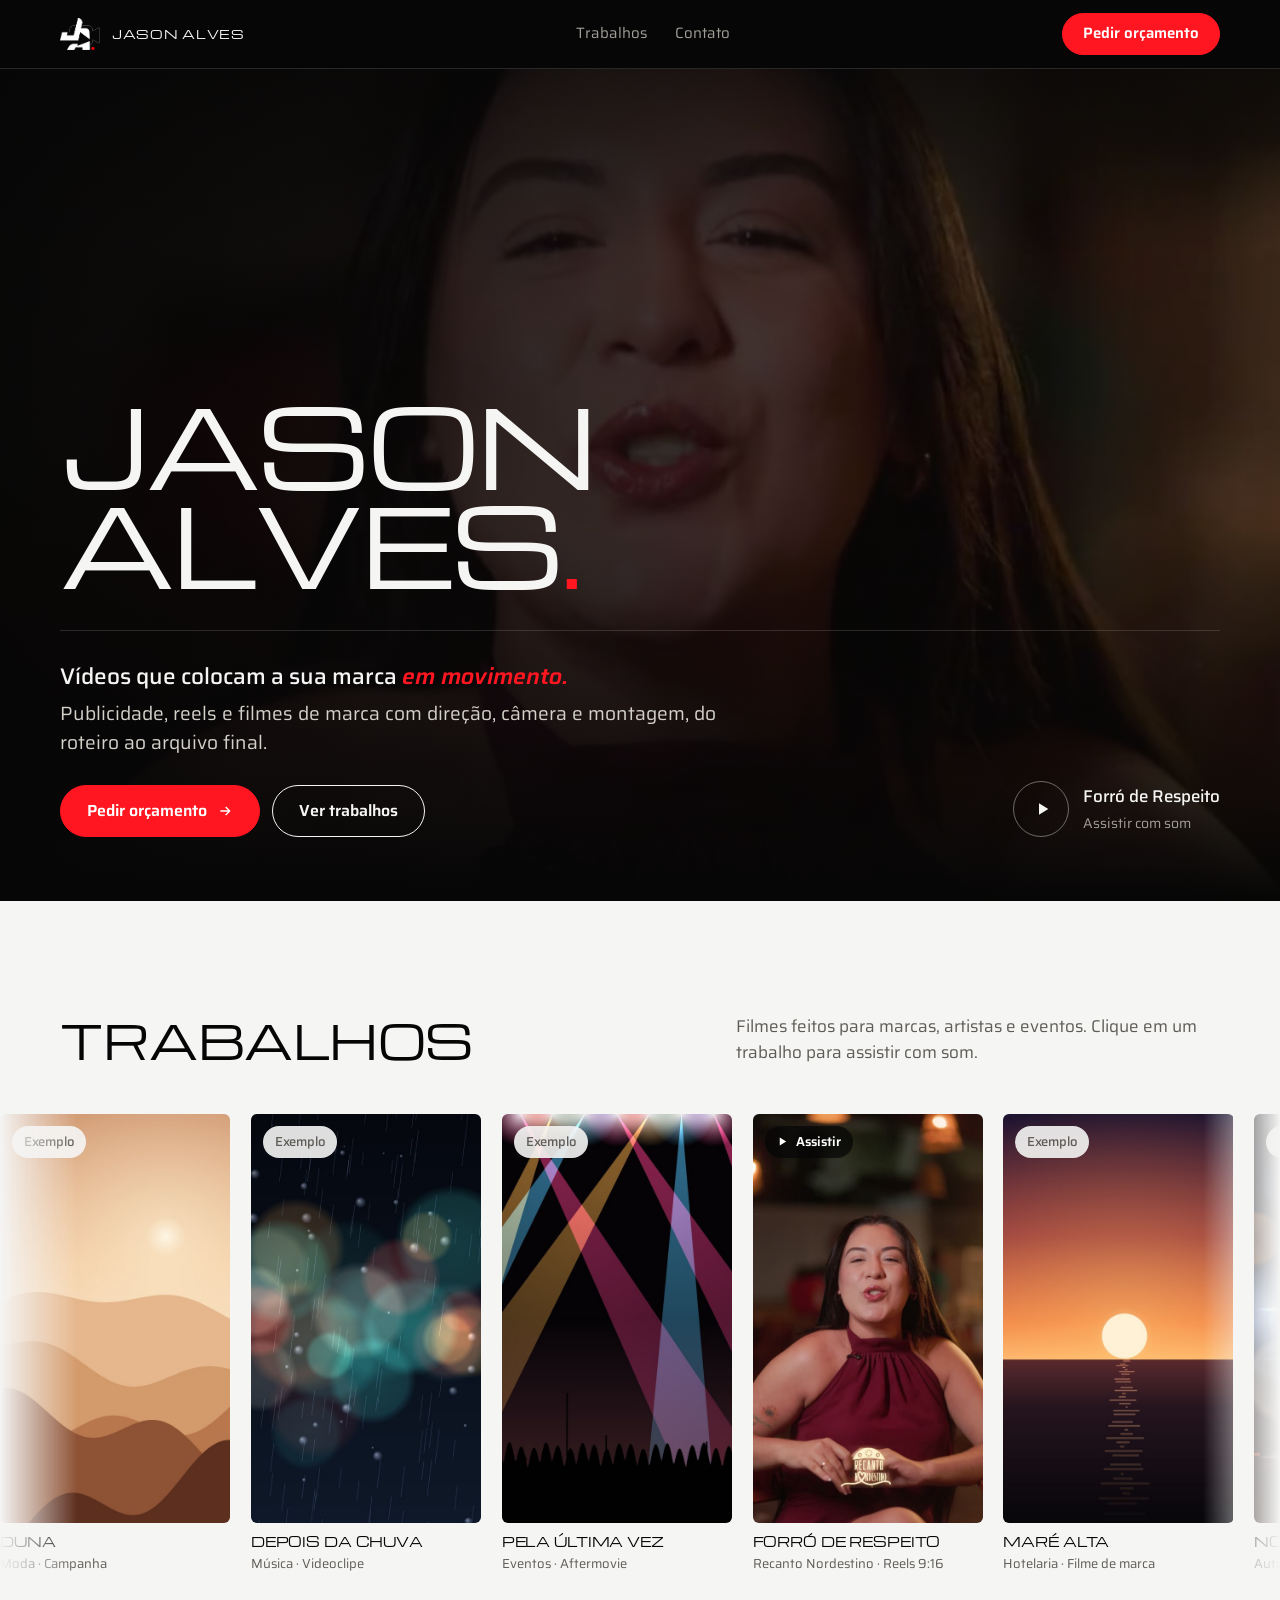
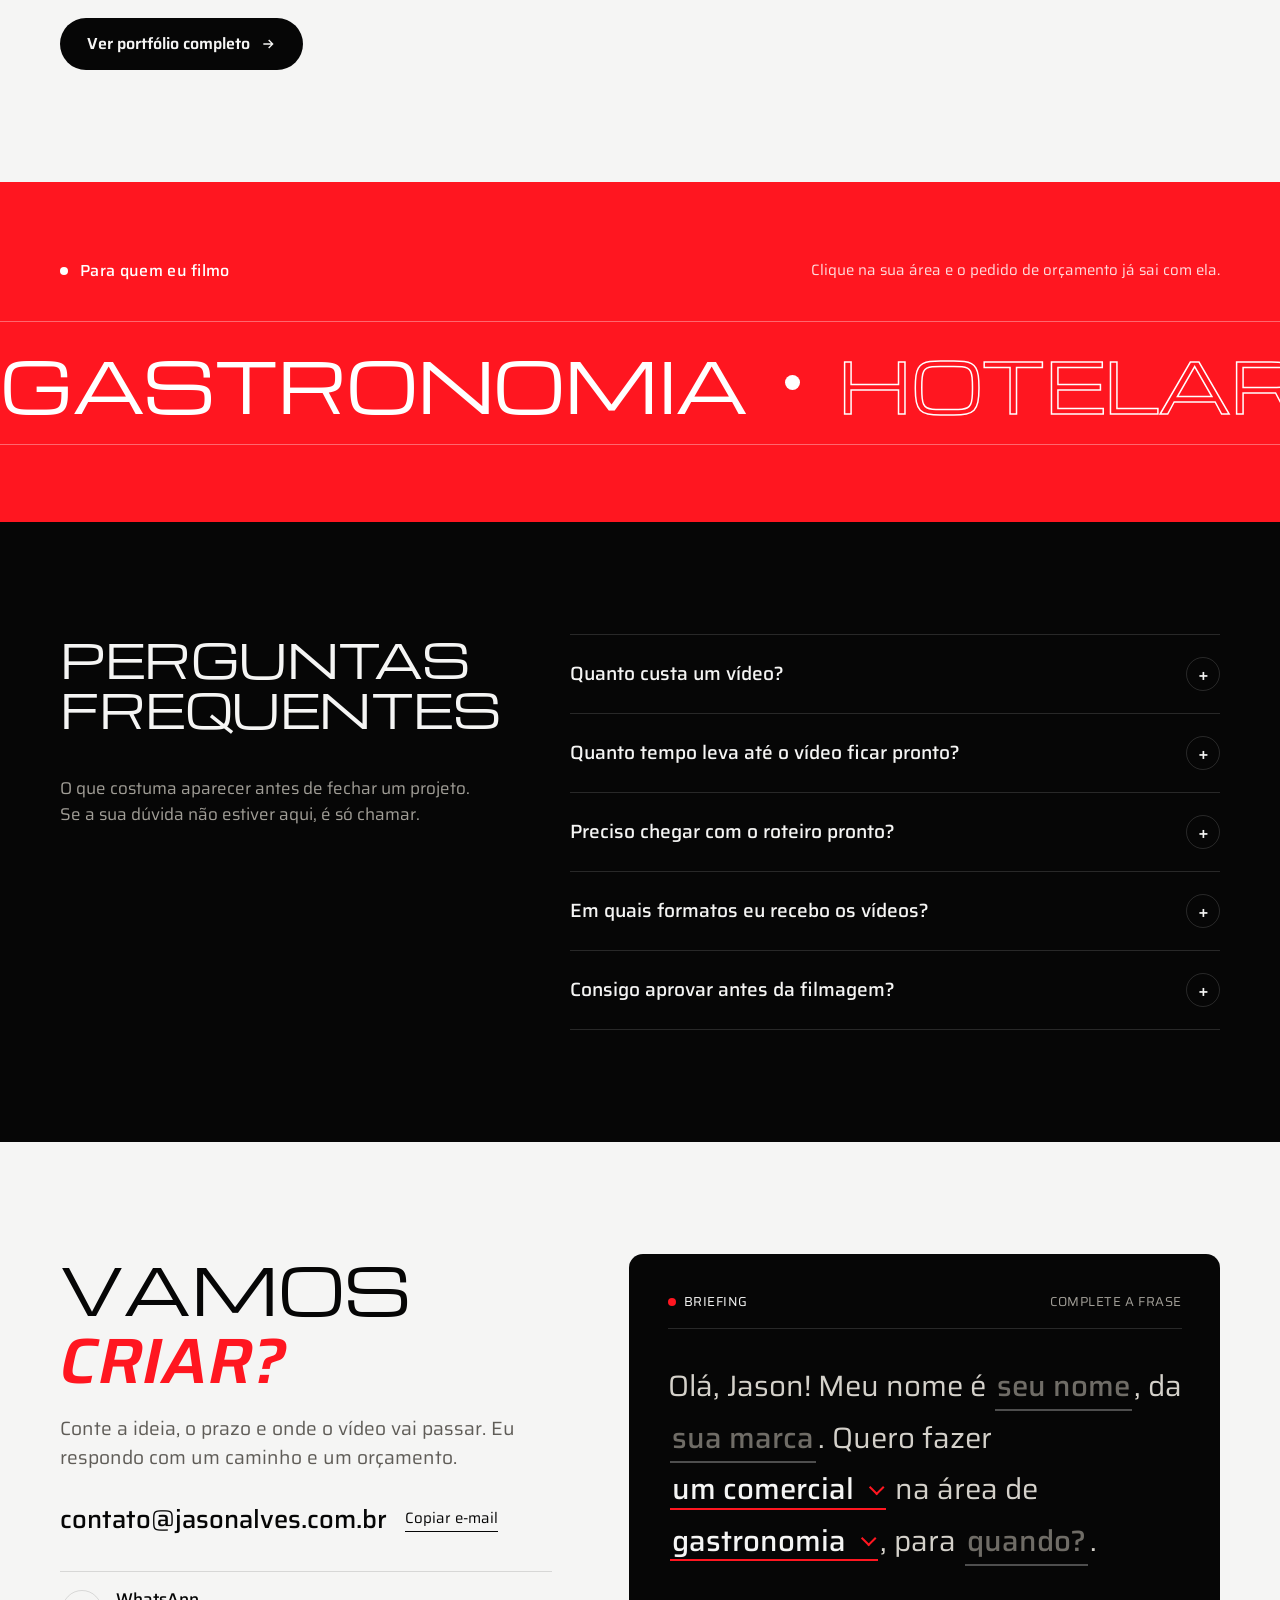
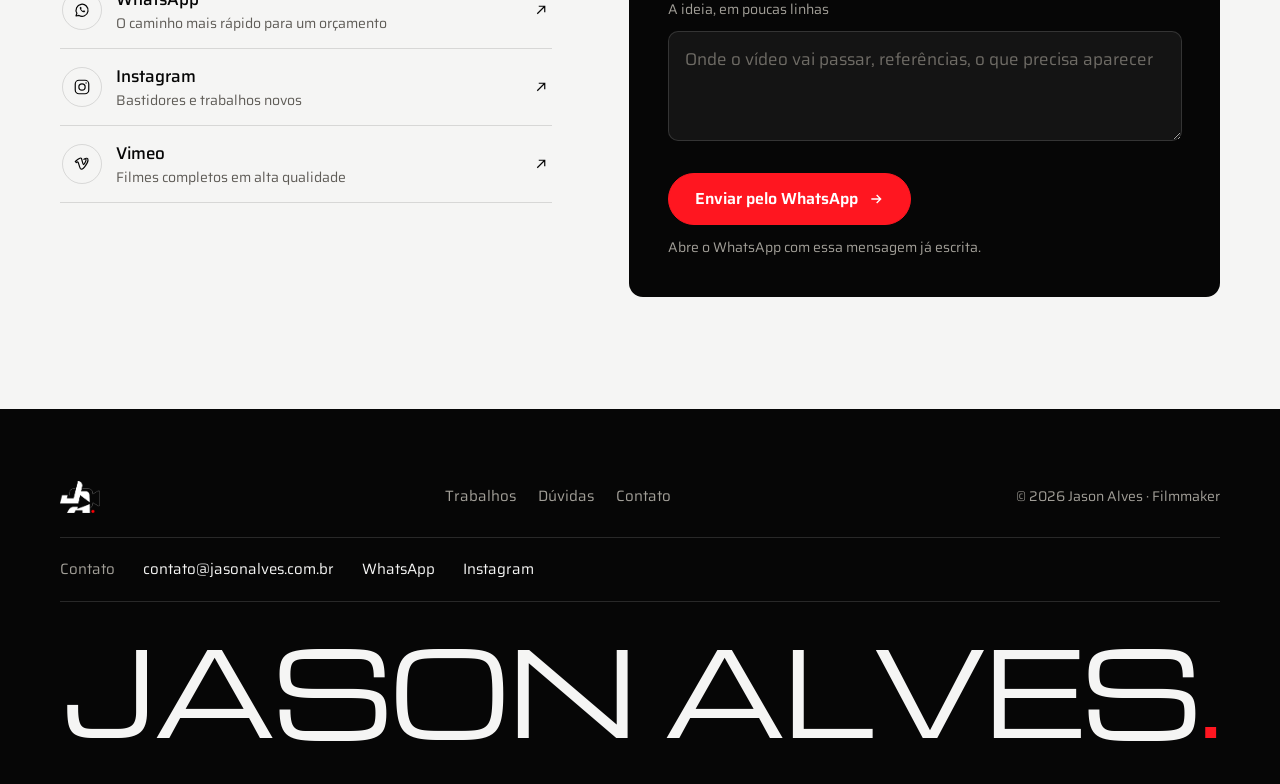
==== commit e3e50bcf: "Tira a seção de Serviços e os links dela Co-Authored-By: Claude Opus 5.5 <noreply@anthropic.com> Cla" ====
--- a/index.html
+++ b/index.html
@@ -23,7 +23,7 @@
   <div class="wrap">
     <a class="brand" href="/" aria-label="Jason Alves, início"><img src="/media/logo-light.png" alt="" width="40" height="32"><span>Jason Alves</span></a>
     <nav class="menu" aria-label="Principal">
-      <a href="/trabalhos">Trabalhos</a><a href="/#servicos">Serviços</a><a href="/#contato">Contato</a>
+      <a href="/trabalhos">Trabalhos</a><a href="/#contato">Contato</a>
     </nav>
     <a class="btn btn-red fx" href="/#contato">Pedir orçamento</a>
   </div>
@@ -66,21 +66,6 @@
   </div>
 </section>
 
-<section class="dark" id="servicos">
-  <div class="wrap">
-    <div class="sec-head">
-      <h2>Serviços</h2>
-      <p>Uma equipe enxuta, com a mesma pessoa cuidando da direção, da câmera e da montagem.</p>
-    </div>
-    <ul class="svc">
-      <li><h3>Publicidade</h3><p>Comerciais para TV, internet e redes sociais, do roteiro à finalização.</p><span>15″ · 30″ · 60″</span><a class="ask fx" href="#contato" data-tipo="Publicidade">Orçamento<svg viewBox="0 0 24 24" fill="none" stroke="currentColor" stroke-width="2" aria-hidden="true"><path d="M5 12h14M13 6l6 6-6 6"/></svg></a></li>
-      <li><h3>Reels e vertical</h3><p>Vídeos curtos pensados para prender a atenção nos primeiros segundos.</p><span>9:16 · Reels e stories</span><a class="ask fx" href="#contato" data-tipo="Reels">Orçamento<svg viewBox="0 0 24 24" fill="none" stroke="currentColor" stroke-width="2" aria-hidden="true"><path d="M5 12h14M13 6l6 6-6 6"/></svg></a></li>
-      <li><h3>Filme de marca</h3><p>A história da sua empresa contada com cuidado de cinema.</p><span>2 a 4 min</span><a class="ask fx" href="#contato" data-tipo="Filme de marca">Orçamento<svg viewBox="0 0 24 24" fill="none" stroke="currentColor" stroke-width="2" aria-hidden="true"><path d="M5 12h14M13 6l6 6-6 6"/></svg></a></li>
-      <li><h3>Videoclipe</h3><p>Narrativo ou de performance, com direção e fotografia.</p><span>Música</span><a class="ask fx" href="#contato" data-tipo="Videoclipe">Orçamento<svg viewBox="0 0 24 24" fill="none" stroke="currentColor" stroke-width="2" aria-hidden="true"><path d="M5 12h14M13 6l6 6-6 6"/></svg></a></li>
-      <li><h3>Direção de fotografia</h3><p>Diárias de câmera e luz para produtoras e agências.</p><span>Diárias</span><a class="ask fx" href="#contato" data-tipo="Direção de fotografia">Orçamento<svg viewBox="0 0 24 24" fill="none" stroke="currentColor" stroke-width="2" aria-hidden="true"><path d="M5 12h14M13 6l6 6-6 6"/></svg></a></li>
-    </ul>
-  </div>
-</section>
 
 
 <section class="band" aria-labelledby="band-t">
@@ -161,7 +146,7 @@
   <div class="wrap">
     <div class="foot-top">
       <img src="/media/logo-light.png" alt="Jason Alves" width="40" height="32">
-      <nav aria-label="Rodapé"><a href="/trabalhos">Trabalhos</a><a href="/#servicos">Serviços</a><a href="/#duvidas">Dúvidas</a><a href="/#contato">Contato</a></nav>
+      <nav aria-label="Rodapé"><a href="/trabalhos">Trabalhos</a><a href="/#duvidas">Dúvidas</a><a href="/#contato">Contato</a></nav>
       <small>© <span id="year">2026</span> Jason Alves · Filmmaker</small>
     </div>
     <div class="foot-contact">
